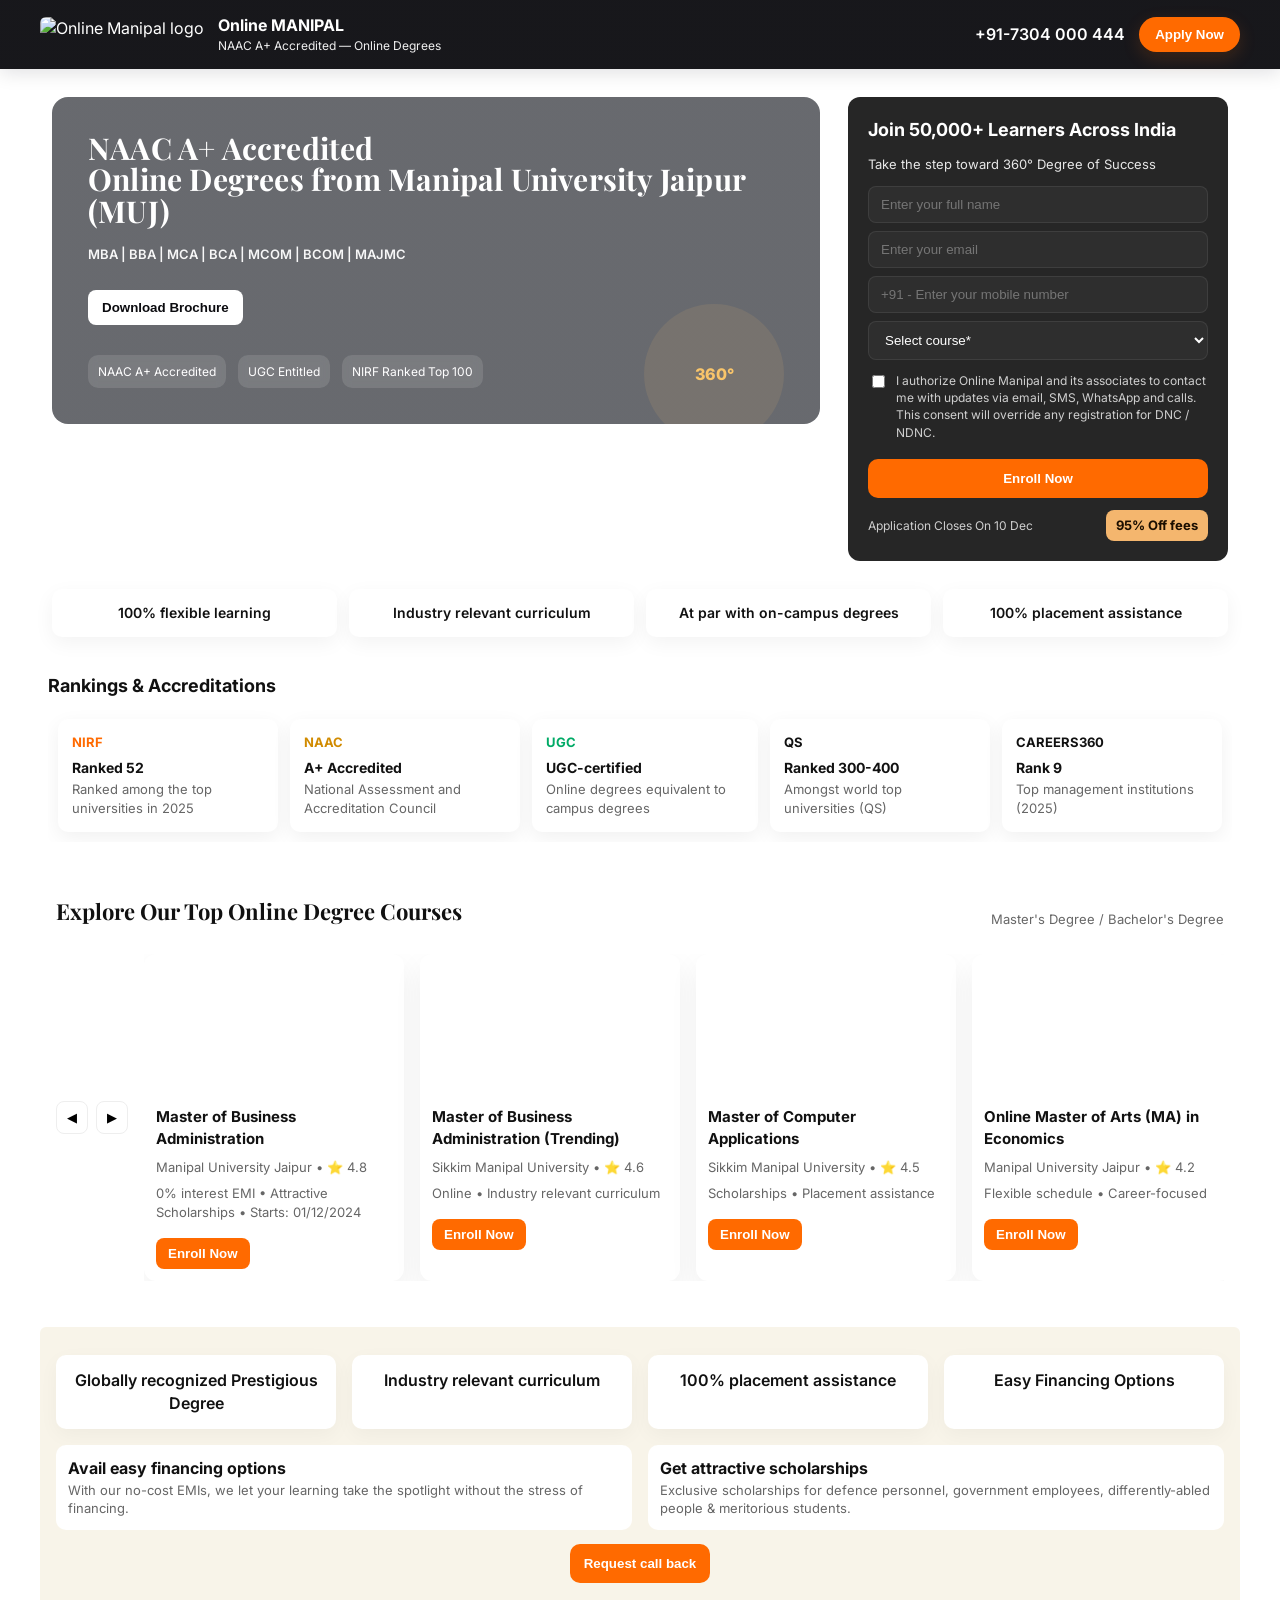
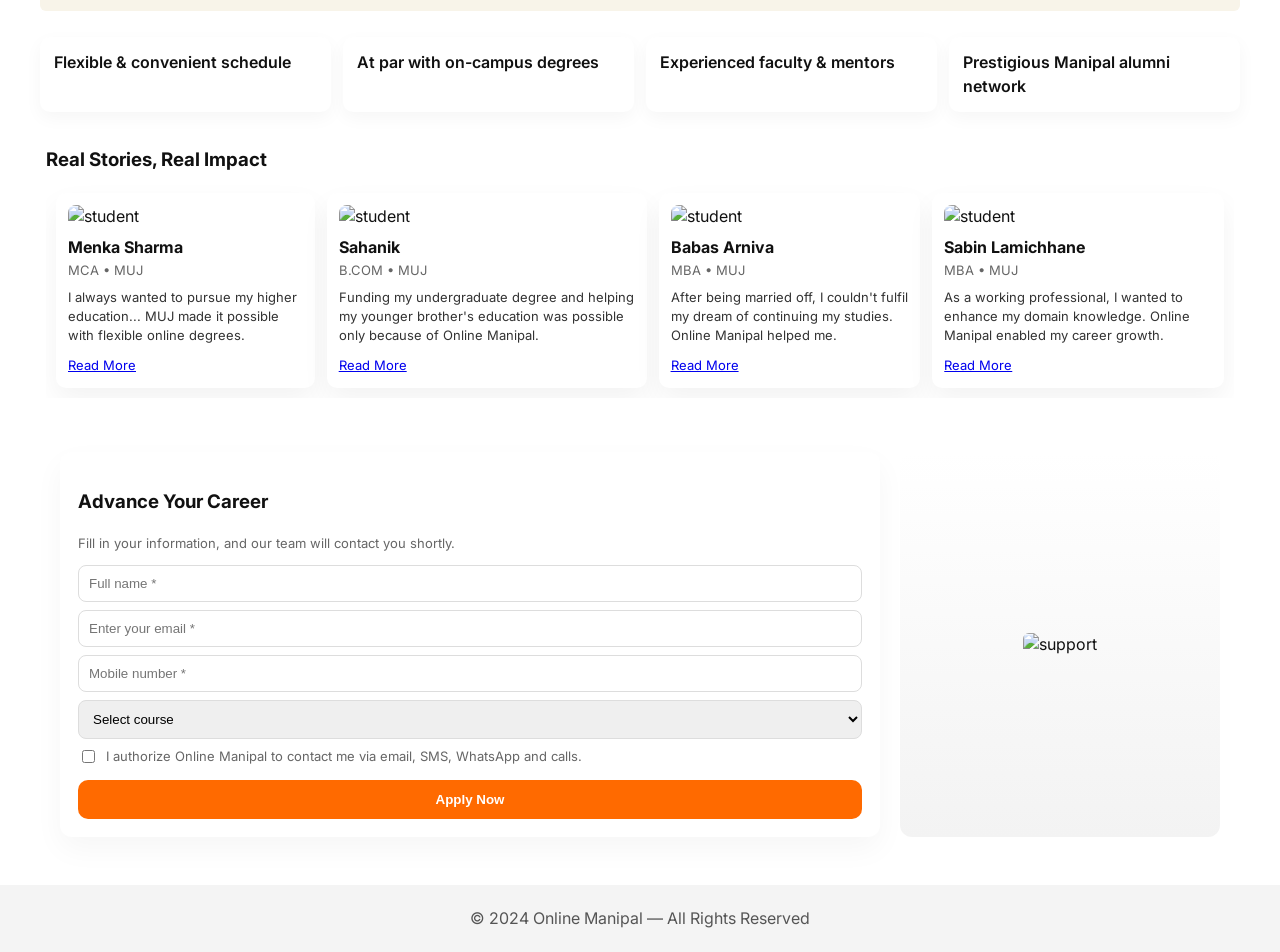
==== index.html @ efcc75e9 "Add files via upload" ====
<!doctype html>
<html lang="en">
<head>
  <meta charset="utf-8" />
  <meta name="viewport" content="width=device-width,initial-scale=1" />
  <title>Online Manipal</title>

  <!-- Google fonts (local fallback if blocked) -->
  <link href="https://fonts.googleapis.com/css2?family=Inter:wght@300;400;600;700;800&family=Playfair+Display:wght@600;700&display=swap" rel="stylesheet">
  
  <!-- External CSS -->
  <link rel="stylesheet" href="styles.css">
</head>
<body>

  <header>
    <div class="topbar">
      <div class="brand">
        <img src="/mnt/data/Screenshot_25-11-2025_135133_muj.onlinemanipal.com.jpeg" alt="Online Manipal logo" style="height:34px;border-radius:6px;object-fit:cover">
        <div>
          <div style="font-weight:700">Online MANIPAL</div>
          <div style="font-size:12px;color:#f0f0f0">NAAC A+ Accredited — Online Degrees</div>
        </div>
      </div>
      <div class="contact">
        <div style="font-weight:600">+91-7304 000 444</div>
        <button class="apply-btn">Apply Now</button>
      </div>
    </div>
  </header>

  <!-- HERO -->
  <main>
    <section class="hero container" aria-label="Hero section">
      <div class="hero-left" role="img" aria-label="Hero background image">
        <h1>NAAC A+ Accredited<br>Online Degrees from <strong>Manipal University Jaipur (MUJ)</strong></h1>
        <div class="programs">MBA | BBA | MCA | BCA | MCOM | BCOM | MAJMC</div>

        <button class="download-btn" onclick="alert('Download Brochure clicked')">Download Brochure</button>

        <div class="badges" aria-hidden>
          <div class="badge">NAAC A+ Accredited</div>
          <div class="badge">UGC Entitled</div>
          <div class="badge">NIRF Ranked Top 100</div>
        </div>

        <div class="overlay-circle">360°</div>
      </div>

      <aside class="lead-form" aria-label="Lead form">
        <h3>Join 50,000+ Learners Across India</h3>
        <p>Take the step toward 360° Degree of Success</p>

        <div class="form-row">
          <input id="name" type="text" placeholder="Enter your full name" />
          <input id="email" type="email" placeholder="Enter your email" />
          <div style="display:flex;gap:8px">
            <input id="phone" type="tel" placeholder="+91 - Enter your mobile number" style="flex:1" />
          </div>
          <select id="course" aria-label="Select course">
            <option value="">Select course*</option>
            <option>Master of Business Administration (MBA)</option>
            <option>Master of Computer Applications (MCA)</option>
            <option>Online Master of Arts (MA) in Economics</option>
            <option>Bachelor of Commerce (B.Com)</option>
          </select>
        </div>

        <label style="display:flex;gap:8px;align-items:flex-start;font-size:13px">
          <input type="checkbox" id="consent" />
          <div class="small-note">I authorize Online Manipal and its associates to contact me with updates via email, SMS, WhatsApp and calls. This consent will override any registration for DNC / NDNC.</div>
        </label>

        <button class="enroll-btn" onclick="submitLead()">Enroll Now</button>

        <div class="form-footer">
          <div class="small-note">Application Closes On 10 Dec</div>
          <div style="background:#f4b66e;padding:6px 10px;border-radius:8px;color:#1b0e00;font-weight:700">95% Off fees</div>
        </div>
      </aside>
    </section>

    <!-- USPs -->
    <section class="usps container" aria-label="USPs">
      <div class="usp">100% flexible learning</div>
      <div class="usp">Industry relevant curriculum</div>
      <div class="usp">At par with on-campus degrees</div>
      <div class="usp">100% placement assistance</div>
    </section>

    <!-- Rankings -->
    <section class="rankings" aria-label="Rankings and accreditations">
      <h3 style="margin:0 0 10px;font-size:18px">Rankings & Accreditations</h3>
      <div class="ranking-track" role="list">
        <div class="ranking-card" role="listitem">
          <div style="font-weight:700;color:#ff6a00">NIRF</div>
          <h4>Ranked 52</h4>
          <div class="muted small">Ranked among the top universities in 2025</div>
        </div>
        <div class="ranking-card">
          <div style="font-weight:700;color:#d18b00">NAAC</div>
          <h4>A+ Accredited</h4>
          <div class="muted small">National Assessment and Accreditation Council</div>
        </div>
        <div class="ranking-card">
          <div style="font-weight:700;color:#0a6">UGC</div>
          <h4>UGC-certified</h4>
          <div class="muted small">Online degrees equivalent to campus degrees</div>
        </div>
        <div class="ranking-card">
          <div style="font-weight:700">QS</div>
          <h4>Ranked 300-400</h4>
          <div class="muted small">Amongst world top universities (QS)</div>
        </div>
        <div class="ranking-card">
          <div style="font-weight:700">CAREERS360</div>
          <h4>Rank 9</h4>
          <div class="muted small">Top management institutions (2025)</div>
        </div>
      </div>
    </section>

    <!-- Top degree courses -->
    <section class="section" aria-label="Top degree courses">
      <div style="display:flex;align-items:center;justify-content:space-between">
        <h2>Explore Our Top Online Degree Courses</h2>
        <div class="small muted">Master's Degree / Bachelor's Degree</div>
      </div>

      <div class="courses" style="margin-top:12px">
        <div style="display:flex;align-items:center;gap:8px">
          <button onclick="slideCourses(-1)" style="padding:8px 10px;border-radius:8px;border:1px solid #eee;background:#fff">◀</button>
          <button onclick="slideCourses(1)" style="padding:8px 10px;border-radius:8px;border:1px solid #eee;background:#fff">▶</button>
        </div>

        <div style="flex:1;overflow:hidden">
          <div class="course-slider" id="courseSlider">
            <!-- Course 1 -->
            <article class="course">
              <div class="img" style="background-image:url('/mnt/data/Screenshot_25-11-2025_135133_muj.onlinemanipal.com.jpeg')"></div>
              <div class="body">
                <div class="title">Master of Business Administration</div>
                <div class="meta">Manipal University Jaipur • ⭐ 4.8</div>
                <div class="meta">0% interest EMI • Attractive Scholarships • Starts: 01/12/2024</div>
                <button class="cta" onclick="enrollCourse('Master of Business Administration')">Enroll Now</button>
              </div>
            </article>

            <!-- Course 2 -->
            <article class="course">
              <div class="img" style="background-image:url('/mnt/data/Screenshot_25-11-2025_135133_muj.onlinemanipal.com.jpeg')"></div>
              <div class="body">
                <div class="title">Master of Business Administration (Trending)</div>
                <div class="meta">Sikkim Manipal University • ⭐ 4.6</div>
                <div class="meta">Online • Industry relevant curriculum</div>
                <button class="cta" onclick="enrollCourse('MBA (Trending)')">Enroll Now</button>
              </div>
            </article>

            <!-- Course 3 -->
            <article class="course">
              <div class="img" style="background-image:url('/mnt/data/Screenshot_25-11-2025_135133_muj.onlinemanipal.com.jpeg')"></div>
              <div class="body">
                <div class="title">Master of Computer Applications</div>
                <div class="meta">Sikkim Manipal University • ⭐ 4.5</div>
                <div class="meta">Scholarships • Placement assistance</div>
                <button class="cta" onclick="enrollCourse('Master of Computer Applications')">Enroll Now</button>
              </div>
            </article>

            <!-- Course 4 -->
            <article class="course">
              <div class="img" style="background-image:url('/mnt/data/Screenshot_25-11-2025_135133_muj.onlinemanipal.com.jpeg')"></div>
              <div class="body">
                <div class="title">Online Master of Arts (MA) in Economics</div>
                <div class="meta">Manipal University Jaipur • ⭐ 4.2</div>
                <div class="meta">Flexible schedule • Career-focused</div>
                <button class="cta" onclick="enrollCourse('MA in Economics')">Enroll Now</button>
              </div>
            </article>

            <!-- Course 5 -->
            <article class="course">
              <div class="img" style="background-image:url('/mnt/data/Screenshot_25-11-2025_135133_muj.onlinemanipal.com.jpeg')"></div>
              <div class="body">
                <div class="title">Online Master of Arts — (General)</div>
                <div class="meta">Manipal University Jaipur • ⭐ 4.0</div>
                <div class="meta">Scholarships & EMIs available</div>
                <button class="cta" onclick="enrollCourse('Online MA')">Enroll Now</button>
              </div>
            </article>

          </div>
        </div>
      </div>
    </section>

    <!-- Unlock 360° advantage -->
    <section class="advantage-wrap" aria-label="360 advantage">
      <div class="adv-cards">
        <div class="adv-card">Globally recognized Prestigious Degree</div>
        <div class="adv-card">Industry relevant curriculum</div>
        <div class="adv-card">100% placement assistance</div>
        <div class="adv-card">Easy Financing Options</div>
      </div>

      <div class="adv-sub">
        <div class="box">
          <strong>Avail easy financing options</strong>
          <div class="muted small">With our no-cost EMIs, we let your learning take the spotlight without the stress of financing.</div>
        </div>
        <div class="box">
          <strong>Get attractive scholarships</strong>
          <div class="muted small">Exclusive scholarships for defence personnel, government employees, differently-abled people & meritorious students.</div>
        </div>
      </div>

      <div class="center">
        <button class="enroll-btn" style="margin-top:14px" onclick="alert('Request call back')">Request call back</button>
      </div>
    </section>

    <!-- Online Manipal Advantages -->
    <section class="features" aria-label="advantages">
      <div class="feature">Flexible & convenient schedule</div>
      <div class="feature">At par with on-campus degrees</div>
      <div class="feature">Experienced faculty & mentors</div>
      <div class="feature">Prestigious Manipal alumni network</div>
    </section>

    <!-- Testimonials -->
    <section class="testimonials" aria-label="testimonials">
      <h3 style="margin:0 0 10px">Real Stories, Real Impact</h3>
      <div class="test-list">
        <div class="test-card">
          <img src="/mnt/data/Screenshot_25-11-2025_135133_muj.onlinemanipal.com.jpeg" alt="student" />
          <h4 style="margin:8px 0 2px">Menka Sharma</h4>
          <div class="muted small">MCA • MUJ</div>
          <p>I always wanted to pursue my higher education... MUJ made it possible with flexible online degrees.</p>
          <a href="#" class="small">Read More</a>
        </div>

        <div class="test-card">
          <img src="/mnt/data/Screenshot_25-11-2025_135133_muj.onlinemanipal.com.jpeg" alt="student" />
          <h4 style="margin:8px 0 2px">Sahanik</h4>
          <div class="muted small">B.COM • MUJ</div>
          <p>Funding my undergraduate degree and helping my younger brother's education was possible only because of Online Manipal.</p>
          <a href="#" class="small">Read More</a>
        </div>

        <div class="test-card">
          <img src="/mnt/data/Screenshot_25-11-2025_135133_muj.onlinemanipal.com.jpeg" alt="student" />
          <h4 style="margin:8px 0 2px">Babas Arniva</h4>
          <div class="muted small">MBA • MUJ</div>
          <p>After being married off, I couldn't fulfil my dream of continuing my studies. Online Manipal helped me.</p>
          <a href="#" class="small">Read More</a>
        </div>

        <div class="test-card">
          <img src="/mnt/data/Screenshot_25-11-2025_135133_muj.onlinemanipal.com.jpeg" alt="student" />
          <h4 style="margin:8px 0 2px">Sabin Lamichhane</h4>
          <div class="muted small">MBA • MUJ</div>
          <p>As a working professional, I wanted to enhance my domain knowledge. Online Manipal enabled my career growth.</p>
          <a href="#" class="small">Read More</a>
        </div>
      </div>
    </section>

    <!-- Final enquire -->
    <section class="final-contact">
      <div class="form">
        <h3>Advance Your Career</h3>
        <div class="small muted">Fill in your information, and our team will contact you shortly.</div>
        <div style="margin-top:12px;display:flex;gap:8px;flex-direction:column">
          <input type="text" id="final_name" placeholder="Full name *" style="padding:10px;border-radius:8px;border:1px solid #ddd" />
          <input type="email" id="final_email" placeholder="Enter your email *" style="padding:10px;border-radius:8px;border:1px solid #ddd" />
          <input type="tel" id="final_phone" placeholder="Mobile number *" style="padding:10px;border-radius:8px;border:1px solid #ddd" />
          <select id="final_course" style="padding:10px;border-radius:8px;border:1px solid #ddd">
            <option value="">Select course</option>
            <option>MBA</option>
            <option>MCA</option>
            <option>MA (Economics)</option>
            <option>B.Com</option>
          </select>
          <label style="display:flex;gap:8px;align-items:center">
            <input type="checkbox" id="final_consent"/> <span class="small muted">I authorize Online Manipal to contact me via email, SMS, WhatsApp and calls.</span>
          </label>
          <button class="enroll-btn" onclick="submitFinal()">Apply Now</button>
        </div>
      </div>

      <div class="hero-img">
        <img src="/mnt/data/Screenshot_25-11-2025_135133_muj.onlinemanipal.com.jpeg" alt="support" />
      </div>
    </section>

  </main>

  <footer>
    © 2024 Online Manipal — All Rights Reserved
  </footer>

  <!-- External JavaScript -->
  <script src="script.js"></script>
</body>
</html>
---- styles.css ----
:root{
  --dark:#0b0b0f;
  --accent:#ff6a00;
  --gold:#f9c56a;
  --cream:#f8f4e9;
  --muted:#f3f3f3;
  --text:#111;
  --radius:12px;
  --max-width:1200px;
}

*{box-sizing:border-box}
body{
  margin:0;
  font-family:Inter, system-ui, -apple-system, "Segoe UI", Roboto, "Helvetica Neue", Arial;
  color:var(--text);
  background:#fff;
  -webkit-font-smoothing:antialiased;
  -moz-osx-font-smoothing:grayscale;
  line-height:1.45;
}

header{
  background:linear-gradient(90deg, rgba(11,11,15,0.95), rgba(11,11,15,0.95));
  color:#fff;
  padding:14px 20px;
  position:sticky;
  top:0;
  z-index:40;
  box-shadow:0 4px 18px rgba(2,6,23,0.12);
}
.topbar{
  max-width:var(--max-width);
  margin:0 auto;
  display:flex;
  align-items:center;
  justify-content:space-between;
  gap:12px;
}
.brand{
  display:flex;
  align-items:center;
  gap:14px;
}
.brand img{height:34px}
.contact{
  display:flex;
  gap:14px;
  align-items:center;
}
.apply-btn{
  background:var(--accent);
  color:#fff;
  padding:10px 16px;
  border-radius:24px;
  font-weight:600;
  box-shadow:0 6px 18px rgba(255,106,0,0.16);
  border:none;
  cursor:pointer;
}

/* HERO LAYOUT */
.hero{
  max-width:var(--max-width);
  margin:28px auto;
  display:grid;
  grid-template-columns:1fr 380px;
  gap:28px;
  align-items:start;
}

.hero-left{
  background:
    linear-gradient(180deg, rgba(3,6,14,0.6), rgba(3,6,14,0.6)),
    url("/mnt/data/Screenshot_25-11-2025_135133_muj.onlinemanipal.com.jpeg") center/cover no-repeat;
  border-radius:16px;
  padding:36px;
  color:#fff;
  min-height:320px;
  position:relative;
  overflow:hidden;
  display:flex;
  flex-direction:column;
  justify-content:center;
  gap:18px;
}
.hero-left h1{
  font-family:'Playfair Display', serif;
  font-size:30px;
  margin:0;
  line-height:1.05;
  letter-spacing:0.2px;
}
.programs{
  display:flex;
  gap:10px;
  flex-wrap:wrap;
  font-weight:600;
  font-size:13px;
  opacity:0.95;
}
.download-btn{
  background:#fff;
  color:var(--dark);
  padding:10px 14px;
  width:max-content;
  border-radius:8px;
  border:none;
  cursor:pointer;
  font-weight:600;
  margin-top:8px;
}
.badges{
  display:flex;
  gap:12px;
  margin-top:12px;
  align-items:center;
  flex-wrap:wrap;
}
.badge{
  background:rgba(255,255,255,0.12);
  padding:8px 10px;
  border-radius:10px;
  font-size:12px;
  display:flex;
  gap:8px;
  align-items:center;
  backdrop-filter: blur(4px);
}
.hero-left .overlay-circle{
  position:absolute;
  right:36px;
  bottom:-20px;
  width:140px;height:140px;
  background:rgba(249,197,106,0.1);
  border-radius:50%;
  display:flex;
  align-items:center;
  justify-content:center;
  color:var(--gold);
  font-weight:800;
}

/* right form */
.lead-form{
  background:#262626;
  color:#fff;
  padding:20px;
  border-radius:12px;
  min-height:320px;
  display:flex;
  flex-direction:column;
  gap:12px;
  justify-content:center;
}
.lead-form h3{margin:0;font-size:18px}
.lead-form p{margin:0;color:#e7e7e7;font-size:13px}
.form-row{display:flex;flex-direction:column;gap:8px}
.form-row input, .form-row select, .form-row textarea{
  padding:10px 12px;
  border-radius:8px;
  border:1px solid rgba(255,255,255,0.08);
  background:rgba(255,255,255,0.04);
  color:#fff;
  outline:none;
}
.small-note{font-size:12px;color:#cfcfcf}
.enroll-btn{
  background:var(--accent);
  color:#fff;
  border:none;
  padding:12px 14px;
  border-radius:10px;
  cursor:pointer;
  font-weight:700;
  margin-top:6px;
}
.form-footer{display:flex;align-items:center;justify-content:space-between;gap:10px;color:#f6e8d6;font-size:13px}

/* USP ICONS */
.usps{
  max-width:var(--max-width);
  margin:18px auto;
  display:flex;
  justify-content:space-between;
  gap:12px;
  padding:18px 6px;
}
.usp{
  flex:1;
  background:#fff;
  border-radius:10px;
  padding:14px;
  text-align:center;
  box-shadow:0 6px 20px rgba(3,6,14,0.05);
  font-weight:600;
  font-size:14px;
}

/* Rankings carousel */
.rankings{
  max-width:var(--max-width);
  margin:28px auto;
  padding:8px;
}
.ranking-track{
  display:flex;
  gap:12px;
  overflow-x:auto;
  padding:10px;
}
.ranking-card{
  min-width:220px;
  background:#fff;
  border-radius:10px;
  padding:14px;
  box-shadow:0 6px 20px rgba(6,10,20,0.06);
  font-size:13px;
}
.ranking-card h4{margin:6px 0 2px;font-size:14px}

/* Courses */
.section{
  max-width:var(--max-width);
  margin:30px auto;
  padding:16px;
}
.section h2{
  font-family:'Playfair Display', serif;
  margin:0 0 14px;
  font-size:22px;
}
.courses{
  display:flex;
  gap:16px;
  overflow:hidden;
  position:relative;
}
.course-slider{
  display:flex;
  gap:16px;
  transition:transform .4s ease;
}
.course{
  min-width:260px;
  max-width:260px;
  background:#fff;
  border-radius:12px;
  box-shadow:0 12px 30px rgba(11,12,15,0.06);
  overflow:hidden;
  display:flex;
  flex-direction:column;
}
.course .img{
  height:140px;
  background:linear-gradient(180deg,#eaf2ff,#fff);
  background-size:cover;
  background-position:center;
}
.course .body{
  padding:12px;
  display:flex;
  flex-direction:column;
  gap:8px;
}
.course .title{font-weight:700;font-size:15px}
.course .meta{font-size:13px;color:#666}
.course .cta{
  margin-top:8px;
  align-self:flex-start;
  background:var(--accent);
  color:#fff;
  padding:8px 12px;
  border-radius:8px;
  border:none;
  cursor:pointer;
  font-weight:700;
}

/* 360 advantage */
.advantage-wrap{
  background:var(--cream);
  padding:28px 16px;
  border-radius:6px;
  margin:18px auto;
  max-width:var(--max-width);
}
.adv-cards{
  display:grid;
  grid-template-columns:repeat(4,1fr);
  gap:16px;
  margin-bottom:16px;
}
.adv-card{
  background:#fff;
  padding:14px;
  border-radius:10px;
  box-shadow:0 6px 20px rgba(6,10,20,0.04);
  text-align:center;
  font-weight:600;
}
.adv-sub{
  display:flex;
  gap:16px;
}
.adv-sub .box{
  background:#fff;padding:12px;border-radius:10px;flex:1;
}

/* features */
.features{
  max-width:var(--max-width);
  margin:26px auto;
  display:grid;
  grid-template-columns:repeat(4,1fr);
  gap:12px;
}
.feature{
  background:#fff;padding:14px;border-radius:10px;font-weight:600;box-shadow:0 6px 18px rgba(6,10,20,0.04)
}

/* testimonials */
.testimonials{
  max-width:var(--max-width);
  margin:28px auto;
  padding:6px;
}
.test-list{display:flex;gap:12px;overflow-x:auto;padding:10px}
.test-card{min-width:220px;background:#fff;border-radius:10px;padding:12px;box-shadow:0 12px 28px rgba(6,10,20,0.05)}
.test-card img{width:100%;height:110px;object-fit:cover;border-radius:8px}
.test-card p{font-size:13px;color:#333;margin:8px 0}

/* final contact */
.final-contact{
  max-width:var(--max-width);
  margin:28px auto;
  display:grid;
  grid-template-columns:1fr 320px;
  gap:20px;
  padding:20px;
  align-items:center;
}
.final-contact .form{
  background:#fff;padding:18px;border-radius:12px;box-shadow:0 12px 30px rgba(6,10,20,0.04)
}
.final-contact .hero-img{
  background:linear-gradient(180deg,#fff,#f3f3f3);
  border-radius:12px;
  height:100%;
  display:flex;
  align-items:center;
  justify-content:center;
  overflow:hidden;
}
.final-contact .hero-img img{max-width:100%;height:auto;border-radius:6px}

footer{
  margin-top:18px;background:#f4f4f4;padding:22px 16px;text-align:center;color:#555;
}

/* utilities */
.container{padding:0 12px}
.muted{color:#666}
.center{text-align:center}
.small{font-size:13px}
.dotnav{display:flex;gap:6px;justify-content:center;margin-top:10px}
.dot{width:8px;height:8px;border-radius:50%;background:#ddd}
.dot.active{background:var(--accent)}

/* responsive */
@media (max-width:1000px){
  .hero{grid-template-columns:1fr}
  .final-contact{grid-template-columns:1fr}
  .adv-cards{grid-template-columns:repeat(2,1fr)}
  .features{grid-template-columns:repeat(2,1fr)}
}
@media (max-width:600px){
  .ranking-card{min-width:180px}
  .course{min-width:220px}
  .adv-cards{grid-template-columns:1fr}
  .features{grid-template-columns:1fr}
  .topbar{flex-direction:column;align-items:flex-start;gap:8px}
}
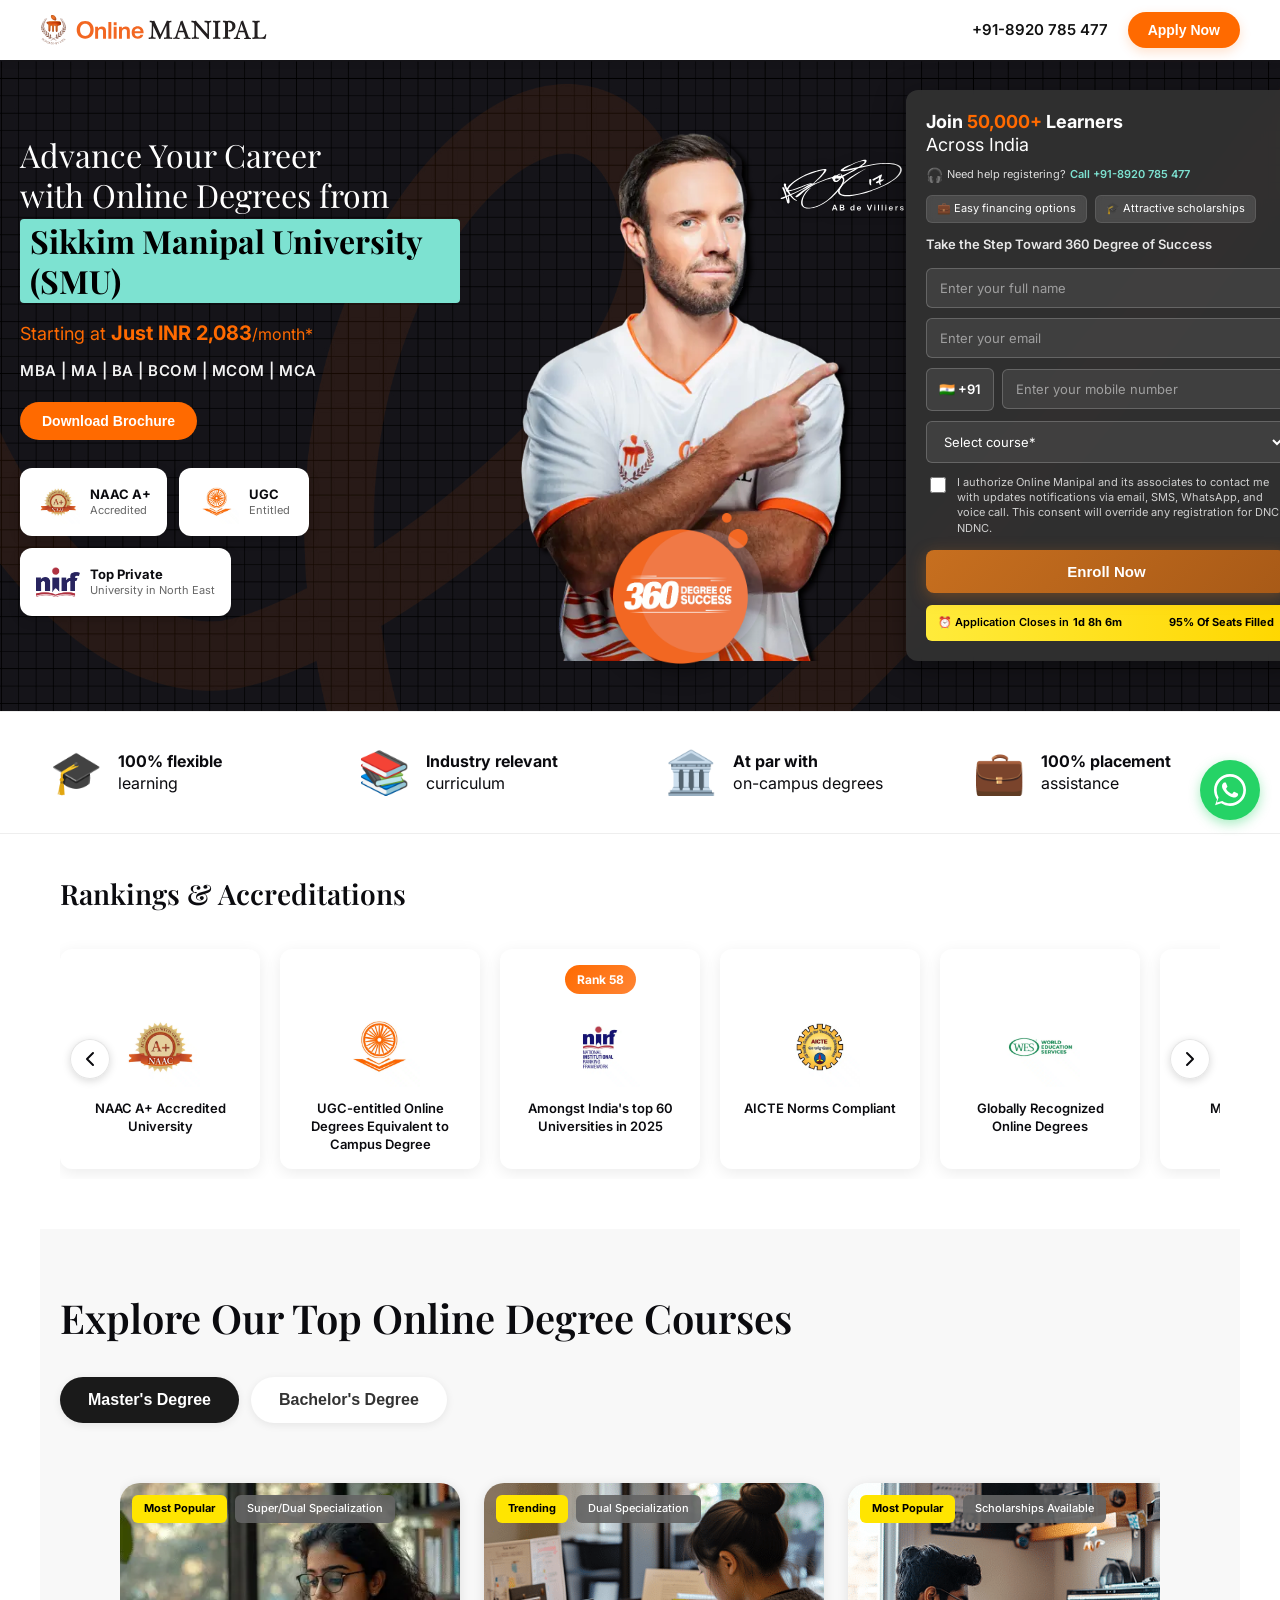
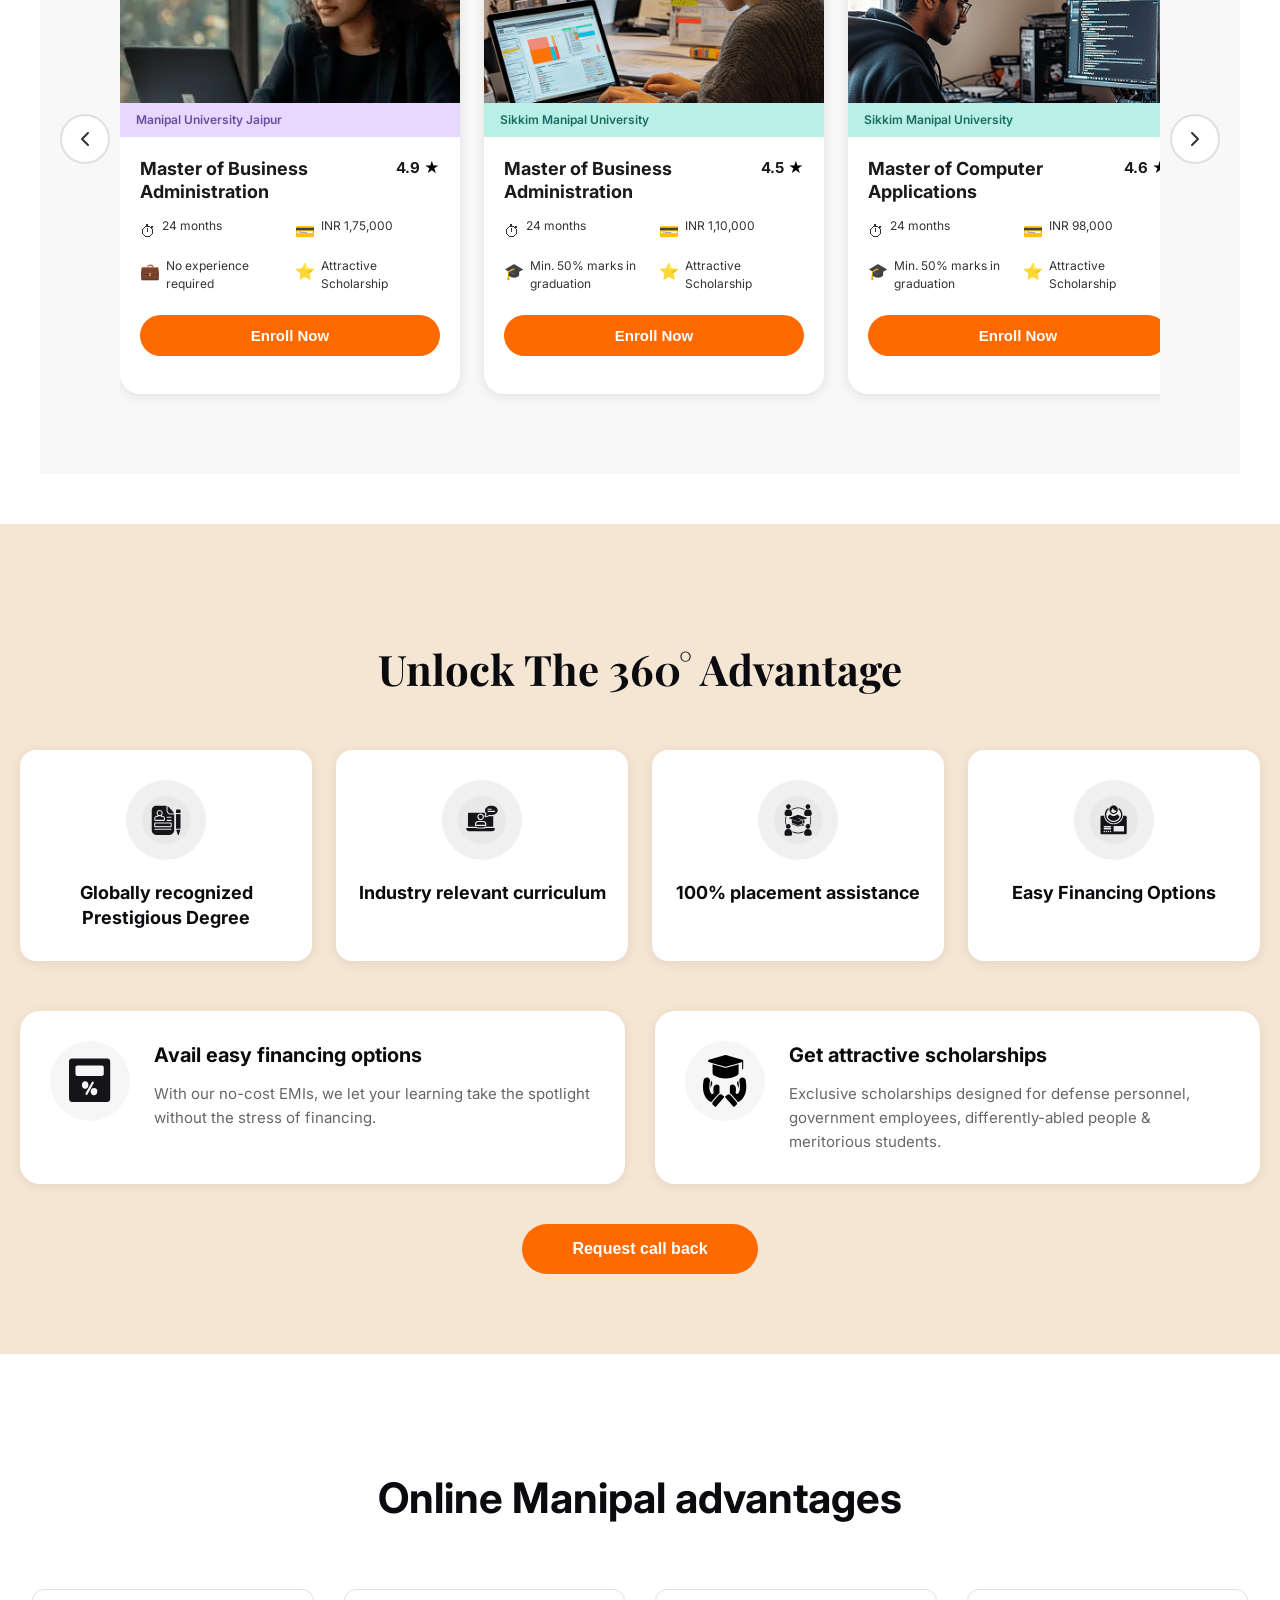
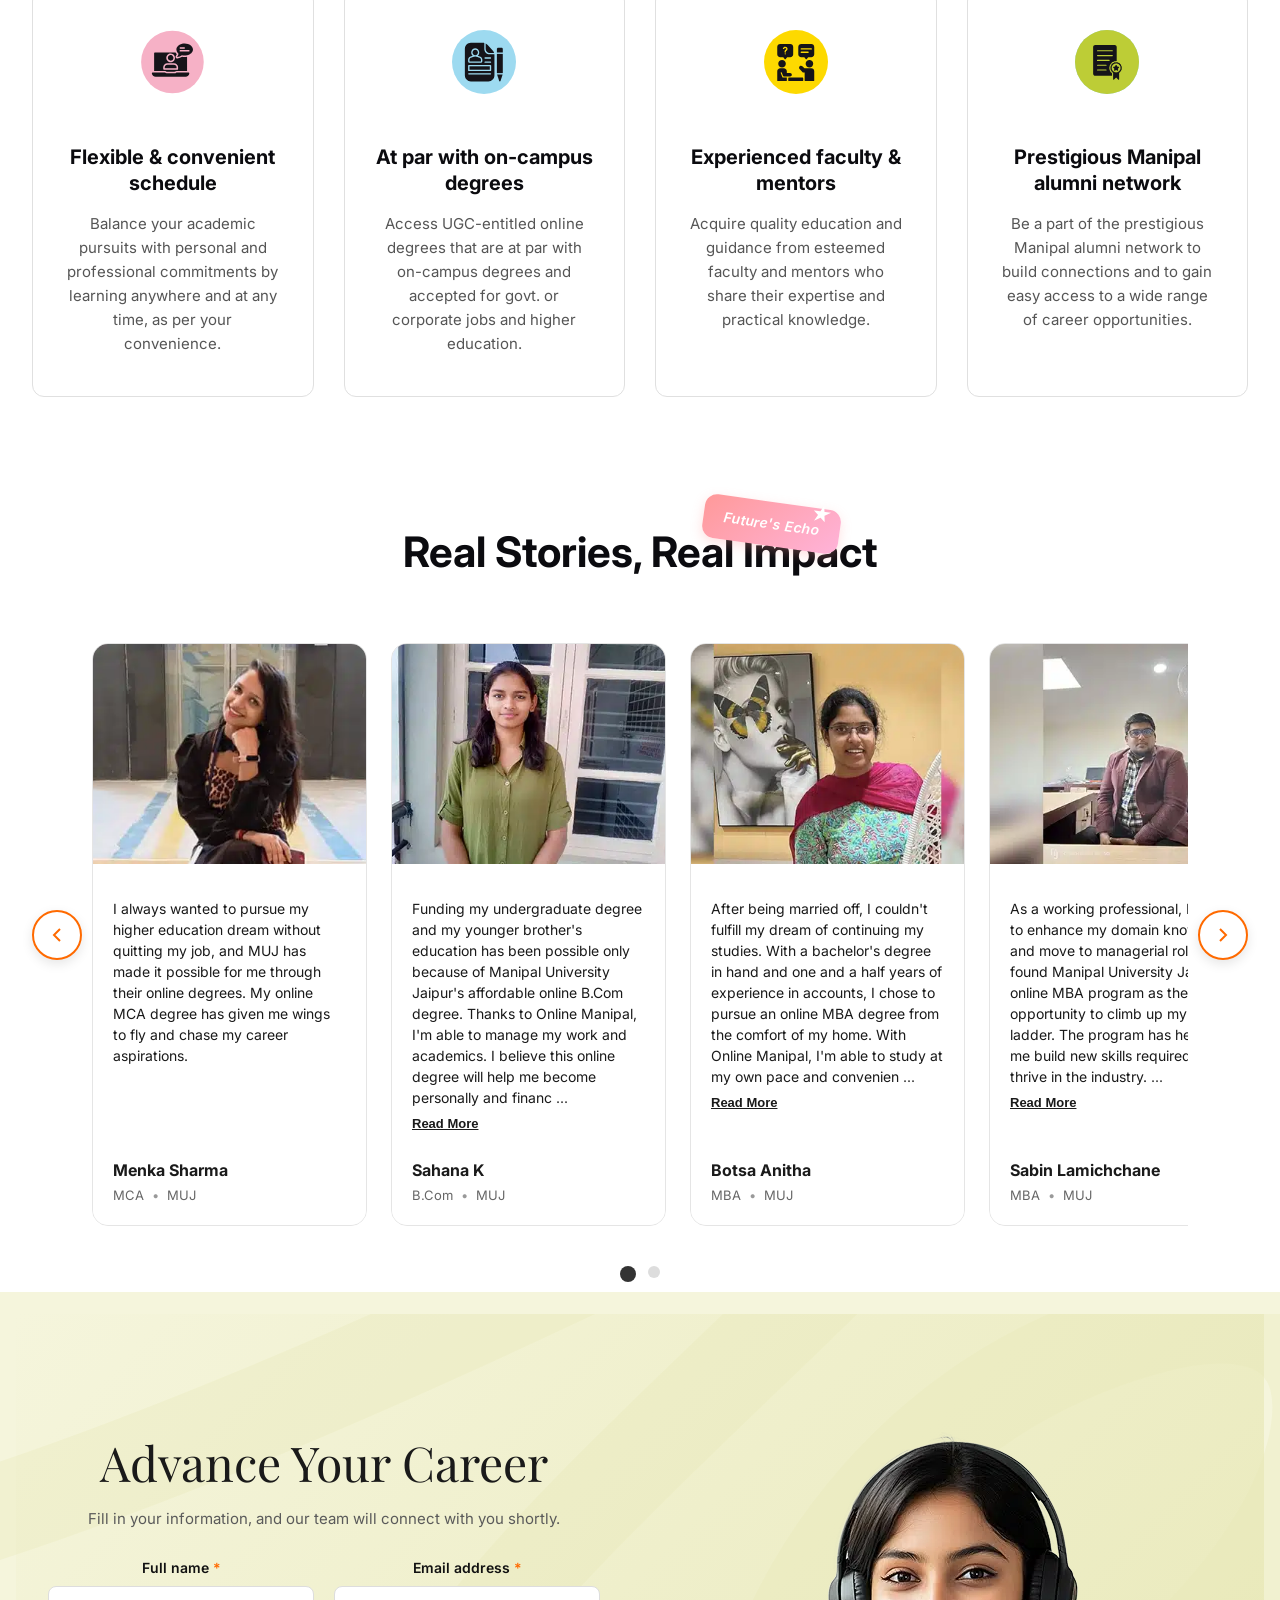
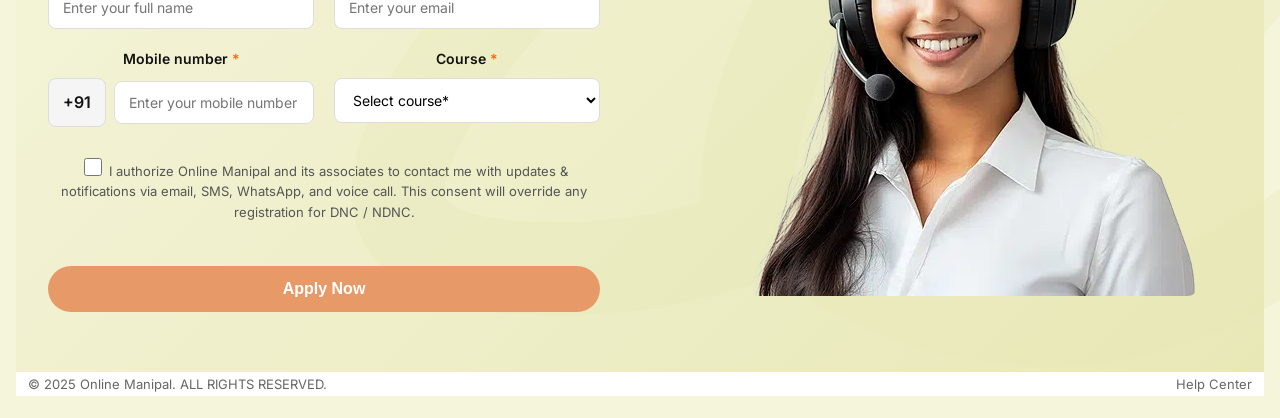
==== commit 81762c1a: "added theme and form dahnling" ====
--- a/index.html
+++ b/index.html
@@ -3,12 +3,50 @@
 <head>
   <meta charset="utf-8" />
   <meta name="viewport" content="width=device-width,initial-scale=1" />
+
+  <!-- Meta Pixel Code -->
+  <script>
+  !function(f,b,e,v,n,t,s)
+  {if(f.fbq)return;n=f.fbq=function(){n.callMethod?
+  n.callMethod.apply(n,arguments):n.queue.push(arguments)};
+  if(!f._fbq)f._fbq=n;n.push=n;n.loaded=!0;n.version='2.0';
+  n.queue=[];t=b.createElement(e);t.async=!0;
+  t.src=v;s=b.getElementsByTagName(e)[0];
+  s.parentNode.insertBefore(t,s)}(window, document,'script',
+  'https://connect.facebook.net/en_US/fbevents.js');
+  fbq('init', '1552447915899152');
+  fbq('track', 'PageView');
+  </script>
+  <noscript><img height="1" width="1" style="display:none"
+  src="https://www.facebook.com/tr?id=1552447915899152&ev=PageView&noscript=1"
+  /></noscript>
+  <!-- End Meta Pixel Code -->
+  <!-- Google tag (gtag.js) -->
+  <script async src="https://www.googletagmanager.com/gtag/js?id=G-0VM4D9DFER"></script>
+  <script>
+    window.dataLayer = window.dataLayer || [];
+    function gtag(){dataLayer.push(arguments);}
+    gtag('js', new Date());
+
+    gtag('config', 'G-0VM4D9DFER');
+  </script>
   <title>Online Manipal</title>
-
+  
+  <!-- Favicon -->
+  <link rel="icon" type="image/svg+xml" href="images/favicon.png">
+  <link rel="alternate icon" href="images/favicon.png">
+  <link rel="apple-touch-icon" href="images/favicon.png">
+
+  <!-- Preconnect to external resources -->
+  <link rel="preconnect" href="https://fonts.googleapis.com">
+  <link rel="preconnect" href="https://fonts.gstatic.com" crossorigin>
+  
   <!-- Google fonts (local fallback if blocked) -->
-  <link href="https://fonts.googleapis.com/css2?family=Inter:wght@300;400;600;700;800&family=Playfair+Display:wght@600;700&display=swap" rel="stylesheet">
+  <link href="https://fonts.googleapis.com/css2?family=Inter:wght@300;400;600;700;800&family=Playfair+Display:wght@600;700&display=swap" rel="stylesheet" media="print" onload="this.media='all'">
+  <noscript><link href="https://fonts.googleapis.com/css2?family=Inter:wght@300;400;600;700;800&family=Playfair+Display:wght@600;700&display=swap" rel="stylesheet"></noscript>
   
   <!-- External CSS -->
+  <link rel="preload" href="styles.css" as="style">
   <link rel="stylesheet" href="styles.css">
 </head>
 <body>
@@ -16,291 +54,1210 @@
   <header>
     <div class="topbar">
       <div class="brand">
-        <img src="/mnt/data/Screenshot_25-11-2025_135133_muj.onlinemanipal.com.jpeg" alt="Online Manipal logo" style="height:34px;border-radius:6px;object-fit:cover">
-        <div>
-          <div style="font-weight:700">Online MANIPAL</div>
-          <div style="font-size:12px;color:#f0f0f0">NAAC A+ Accredited — Online Degrees</div>
-        </div>
+        <img src="images/OM_Logo.svg" alt="Online Manipal logo" class="main-logo">
       </div>
       <div class="contact">
-        <div style="font-weight:600">+91-7304 000 444</div>
-        <button class="apply-btn">Apply Now</button>
+        <span class="phone-number">+91-8920 785 477</span>
+        <button class="apply-btn" onclick="openApplyNowModal()">Apply Now</button>
       </div>
     </div>
   </header>
 
   <!-- HERO -->
   <main>
-    <section class="hero container" aria-label="Hero section">
-      <div class="hero-left" role="img" aria-label="Hero background image">
-        <h1>NAAC A+ Accredited<br>Online Degrees from <strong>Manipal University Jaipur (MUJ)</strong></h1>
-        <div class="programs">MBA | BBA | MCA | BCA | MCOM | BCOM | MAJMC</div>
-
-        <button class="download-btn" onclick="alert('Download Brochure clicked')">Download Brochure</button>
-
-        <div class="badges" aria-hidden>
-          <div class="badge">NAAC A+ Accredited</div>
-          <div class="badge">UGC Entitled</div>
-          <div class="badge">NIRF Ranked Top 100</div>
-        </div>
-
-        <div class="overlay-circle">360°</div>
-      </div>
-
-      <aside class="lead-form" aria-label="Lead form">
-        <h3>Join 50,000+ Learners Across India</h3>
-        <p>Take the step toward 360° Degree of Success</p>
-
-        <div class="form-row">
-          <input id="name" type="text" placeholder="Enter your full name" />
-          <input id="email" type="email" placeholder="Enter your email" />
-          <div style="display:flex;gap:8px">
-            <input id="phone" type="tel" placeholder="+91 - Enter your mobile number" style="flex:1" />
-          </div>
-          <select id="course" aria-label="Select course">
-            <option value="">Select course*</option>
-            <option>Master of Business Administration (MBA)</option>
-            <option>Master of Computer Applications (MCA)</option>
-            <option>Online Master of Arts (MA) in Economics</option>
-            <option>Bachelor of Commerce (B.Com)</option>
+    <section class="hero-wrapper" aria-label="Hero section">
+      <div class="hero-container">
+        <div class="hero-left">
+          <h1>Advance Your Career<br>with Online Degrees from<br><span class="highlight">Sikkim Manipal University (SMU)</span></h1>
+          <div class="pricing">Starting at <strong>Just INR 2,083</strong><span class="month-text">/month*</span></div>
+          <div class="programs">MBA | MA | BA | BCOM | MCOM | MCA</div>
+
+          <button class="download-btn" onclick="openBrochureModal()">Download Brochure</button>
+
+          <div class="badges-container">
+            <div class="badge-card">
+              <img src="images/naac.png" alt="NAAC" class="badge-icon">
+              <div class="badge-text">
+                <div class="badge-title">NAAC A+</div>
+                <div class="badge-subtitle">Accredited</div>
+              </div>
+            </div>
+            <div class="badge-card">
+              <img src="images/ugc.png" alt="UGC" class="badge-icon">
+              <div class="badge-text">
+                <div class="badge-title">UGC</div>
+                <div class="badge-subtitle">Entitled</div>
+              </div>
+            </div>
+            <div class="badge-card">
+              <img src="images/nirf.png" alt="IIRF" class="badge-icon">
+              <div class="badge-text">
+                <div class="badge-title">Top Private</div>
+                <div class="badge-subtitle">University in North East</div>
+              </div>
+            </div>
+          </div>
+        </div>
+
+        <div class="hero-center">
+          <img src="images/abd.png" alt="Brand Ambassador" class="hero-person">
+          <img src="images/abd-sign-white.svg" alt="Signature" class="hero-signature">
+          <div class="degree-360">
+            <img src="images/360.png" alt="360 Degree of Success">
+          </div>
+        </div>
+
+        <aside class="lead-form" aria-label="Lead form">
+          <div class="form-header-top">
+            <div class="join-text">Join <span class="highlight-number">50,000+</span> Learners <span class="across-india">Across India</span></div>
+            <div class="help-link">
+              <span class="help-icon">🎧</span> Need help registering? <a href="tel:+918920785477">Call +91-8920 785 477</a>
+            </div>
+          </div>
+          
+          <div class="form-badges">
+            <span class="form-badge">💼 Easy financing options</span>
+            <span class="form-badge">🎓 Attractive scholarships</span>
+          </div>
+          
+          <p class="form-subtitle">Take the Step Toward 360 Degree of Success</p>
+
+          <div class="form-row">
+            <input id="name" type="text" placeholder="Enter your full name" maxlength="100" />
+            <input id="email" type="email" placeholder="Enter your email" maxlength="100" />
+            <div class="phone-field">
+              <span class="country-code-inline">🇮🇳 +91</span>
+              <input id="phone" type="tel" placeholder="Enter your mobile number" maxlength="10" pattern="[0-9]{10}" />
+            </div>
+            
+            <select id="course" aria-label="Select course">
+              <option value="">Select course*</option>
+              <option disabled>Manipal University Jaipur (MUJ)</option>
+              <option value="BBA">Bachelor of Business Administration (BBA)</option>
+              <option value="MBA">Master of Business Administration (MBA)</option>
+              <option value="BCA">Bachelor of Computer Applications (BCA)</option>
+              <option value="MCA">Master of Computer Applications (MCA)</option>
+              <option value="B.Com">Bachelor of Commerce (B.Com)</option>
+              <option value="M.Com">Master of Commerce (M.Com)</option>
+              <option value="MA.JMC">Master of Arts in Journalism and Mass Communication (MAJMC)</option>
+              <option value="MA in Economics">Master of Arts (MA) in Economics</option>
+              <option disabled>Sikkim Manipal University (SMU)</option>
+              <option value="MCA-SMU">Master of Computer Applications (MCA)</option>
+              <option value="MA in English">Master of Arts (MA) in English</option>
+              <option value="MA in Political Science">Master of Arts (MA) in Political Science</option>
+              <option value="MA in Sociology">Master of Arts (MA) in Sociology</option>
+            </select>
+          </div>
+
+          <label class="consent-label">
+            <input type="checkbox" id="consent" />
+            <div class="small-note">I authorize Online Manipal and its associates to contact me with updates notifications via email, SMS, WhatsApp, and voice call. This consent will override any registration for DNC / NDNC.</div>
+          </label>
+
+          <button class="enroll-btn" onclick="submitLead()">Enroll Now</button>
+
+          <div class="form-footer">
+            <div class="deadline">⏰ Application Closes in <strong>1d 8h 6m</strong></div>
+            <div class="seats-filled"><strong>95%</strong> Of Seats Filled</div>
+          </div>
+        </aside>
+      </div>
+    </section>
+
+    <!-- USPs -->
+    <section class="usps-section" aria-label="USPs">
+      <div class="usps-container">
+        <div class="usp-item">
+          <div class="usp-icon">🎓</div>
+          <div class="usp-text">
+            <div class="usp-title">100% flexible</div>
+            <div class="usp-subtitle">learning</div>
+          </div>
+        </div>
+        <div class="usp-item">
+          <div class="usp-icon">📚</div>
+          <div class="usp-text">
+            <div class="usp-title">Industry relevant</div>
+            <div class="usp-subtitle">curriculum</div>
+          </div>
+        </div>
+        <div class="usp-item">
+          <div class="usp-icon">🏛️</div>
+          <div class="usp-text">
+            <div class="usp-title">At par with</div>
+            <div class="usp-subtitle">on-campus degrees</div>
+          </div>
+        </div>
+        <div class="usp-item">
+          <div class="usp-icon">💼</div>
+          <div class="usp-text">
+            <div class="usp-title">100% placement</div>
+            <div class="usp-subtitle">assistance</div>
+          </div>
+        </div>
+      </div>
+    </section>
+
+    <!-- Rankings -->
+    <section class="rankings-section" aria-label="Rankings and accreditations">
+      <h2 class="rankings-title">Rankings & Accreditations</h2>
+      <div class="rankings-slider">
+        <button class="slider-arrow left-arrow" onclick="scrollRankings('left')" aria-label="Previous rankings">
+          <svg width="24" height="24" viewBox="0 0 24 24" fill="none">
+            <path d="M15 18l-6-6 6-6" stroke="currentColor" stroke-width="2" stroke-linecap="round" stroke-linejoin="round"/>
+          </svg>
+        </button>
+        <button class="slider-arrow right-arrow" onclick="scrollRankings('right')" aria-label="Next rankings">
+          <svg width="24" height="24" viewBox="0 0 24 24" fill="none">
+            <path d="M9 18l6-6-6-6" stroke="currentColor" stroke-width="2" stroke-linecap="round" stroke-linejoin="round"/>
+          </svg>
+        </button>
+        <div class="ranking-track" id="rankingTrack">
+          <div class="rank-item">
+            <div class="rank-badge"></div>
+            <div class="rank-card-img">
+              <img src="images/naac-ranking.jpg" alt="NAAC A+ Accredited University">
+            </div>
+            <div class="rank-card-title">NAAC A+ Accredited University</div>
+          </div>
+          
+          <div class="rank-item">
+            <div class="rank-badge"></div>
+            <div class="rank-card-img">
+              <img src="images/ugc-ranking.jpg" alt="UGC-entitled Online Degrees">
+            </div>
+            <div class="rank-card-title">UGC-entitled Online Degrees Equivalent to Campus Degree</div>
+          </div>
+          
+          <div class="rank-item">
+            <div class="rank-badge">
+              <div class="rank-top">
+                <span>Rank 58</span>
+              </div>
+            </div>
+            <div class="rank-card-img">
+              <img src="images/nirf-ranking.jpg" alt="NIRF Ranking">
+            </div>
+            <div class="rank-card-title">Amongst India's top 60 Universities in 2025</div>
+          </div>
+          
+          <div class="rank-item">
+            <div class="rank-badge"></div>
+            <div class="rank-card-img">
+              <img src="images/aicte-ranking.jpg" alt="AICTE Norms Compliant">
+            </div>
+            <div class="rank-card-title">AICTE Norms Compliant</div>
+          </div>
+          
+          <div class="rank-item">
+            <div class="rank-badge"></div>
+            <div class="rank-card-img">
+              <img src="images/wes-ranking.jpg" alt="Globally Recognized Online Degrees">
+            </div>
+            <div class="rank-card-title">Globally Recognized Online Degrees</div>
+          </div>
+          
+          <div class="rank-item">
+            <div class="rank-badge"></div>
+            <div class="rank-card-img">
+              <img src="images/acu-ranking.jpg" alt="Member of ACU">
+            </div>
+            <div class="rank-card-title">Member of ACU</div>
+          </div>
+          
+          <div class="rank-item">
+            <div class="rank-badge"></div>
+            <div class="rank-card-img">
+              <img src="images/icas-ranking.jpg" alt="International Credential Assessment Service of Canada">
+            </div>
+            <div class="rank-card-title">International Credential Assessment Service of Canada</div>
+          </div>
+          
+          <div class="rank-item">
+            <div class="rank-badge"></div>
+            <div class="rank-card-img">
+              <img src="images/iqas-ranking.jpg" alt="International Qualifications Assessment Service">
+            </div>
+            <div class="rank-card-title">International Qualifications Assessment Service (IQAS)</div>
+          </div>
+          
+          <div class="rank-item">
+            <div class="rank-badge"></div>
+            <div class="rank-card-img">
+              <img src="images/zaqa-ranking.jpg" alt="Zambia Qualifications Authority">
+            </div>
+            <div class="rank-card-title">Zambia Qualifications Authority</div>
+          </div>
+          
+          <div class="rank-item">
+            <div class="rank-badge">
+              <div class="rank-top">
+                <span>Rank 13</span>
+              </div>
+            </div>
+            <div class="rank-card-img">
+              <img src="images/career360-ranking.jpg" alt="Careers360 Ranking">
+            </div>
+            <div class="rank-card-title">Amongst India's Top 15 Universities (Management) 2023</div>
+          </div>
+        </div>
+      </div>
+    </section>
+
+    <!-- Top degree courses -->
+    <section class="courses-section" aria-label="Top degree courses">
+      <h2 class="courses-title">Explore Our Top Online Degree Courses</h2>
+      
+      <div class="course-tabs">
+        <button class="tab-btn active" onclick="showTab('masters')">Master's Degree</button>
+        <button class="tab-btn" onclick="showTab('bachelors')">Bachelor's Degree</button>
+      </div>
+
+      <div class="courses-container">
+        <button class="course-nav-btn prev" onclick="scrollCourses('prev')" aria-label="Previous courses">
+          <svg width="24" height="24" viewBox="0 0 24 24" fill="none">
+            <path d="M15 18L9 12L15 6" stroke="currentColor" stroke-width="2" stroke-linecap="round" stroke-linejoin="round"/>
+          </svg>
+        </button>
+
+      <div id="masters" class="tab-content active">
+        <div class="courses-grid">
+          <!-- MBA MUJ -->
+          <div class="course-card">
+            <div class="course-badges">
+              <span class="badge-popular">Most Popular</span>
+              <span class="badge-info">Super/Dual Specialization</span>
+            </div>
+            <div class="course-img">
+              <img src="images/MBA-MUJ.webp" alt="Master of Business Administration">
+            </div>
+            <div class="institute-tag muj-bg">Manipal University Jaipur</div>
+            <div class="course-details">
+              <div class="course-header">
+                <h3 class="course-name">Master of Business Administration</h3>
+                <div class="course-rating">
+                  <span class="rating-num">4.9</span>
+                  <span class="star">★</span>
+                </div>
+              </div>
+              <div class="course-info-row">
+                <div class="info-item">
+                  <span class="icon">⏱</span>
+                  <span>24 months</span>
+                </div>
+                <div class="info-item">
+                  <span class="icon">💳</span>
+                  <span>INR 1,75,000</span>
+                </div>
+              </div>
+              <div class="course-info-row">
+                <div class="info-item">
+                  <span class="icon">💼</span>
+                  <span>No experience required</span>
+                </div>
+                <div class="info-item">
+                  <span class="icon">⭐</span>
+                  <span>Attractive Scholarship</span>
+                </div>
+              </div>
+              <button class="enroll-btn-card" onclick="enrollCourse('MBA','MUJ')">Enroll Now</button>
+            </div>
+          </div>
+
+          <!-- MBA SMU -->
+          <div class="course-card">
+            <div class="course-badges">
+              <span class="badge-trending">Trending</span>
+              <span class="badge-info">Dual Specialization</span>
+            </div>
+            <div class="course-img">
+              <img src="images/MBA-SMU.png" alt="Master of Business Administration">
+            </div>
+            <div class="institute-tag smu-bg">Sikkim Manipal University</div>
+            <div class="course-details">
+              <div class="course-header">
+                <h3 class="course-name">Master of Business Administration</h3>
+                <div class="course-rating">
+                  <span class="rating-num">4.5</span>
+                  <span class="star">★</span>
+                </div>
+              </div>
+              <div class="course-info-row">
+                <div class="info-item">
+                  <span class="icon">⏱</span>
+                  <span>24 months</span>
+                </div>
+                <div class="info-item">
+                  <span class="icon">💳</span>
+                  <span>INR 1,10,000</span>
+                </div>
+              </div>
+              <div class="course-info-row">
+                <div class="info-item">
+                  <span class="icon">🎓</span>
+                  <span>Min. 50% marks in graduation</span>
+                </div>
+                <div class="info-item">
+                  <span class="icon">⭐</span>
+                  <span>Attractive Scholarship</span>
+                </div>
+              </div>
+              <button class="enroll-btn-card" onclick="enrollCourse('MBA-SMU','SMU')">Enroll Now</button>
+            </div>
+          </div>
+
+          <!-- MCA SMU -->
+          <div class="course-card">
+            <div class="course-badges">
+              <span class="badge-popular">Most Popular</span>
+              <span class="badge-info">Scholarships Available</span>
+            </div>
+            <div class="course-img">
+              <img src="images/Masters-of-Computer-Applications-.png" alt="Master of Computer Applications">
+            </div>
+            <div class="institute-tag smu-bg">Sikkim Manipal University</div>
+            <div class="course-details">
+              <div class="course-header">
+                <h3 class="course-name">Master of Computer Applications</h3>
+                <div class="course-rating">
+                  <span class="rating-num">4.6</span>
+                  <span class="star">★</span>
+                </div>
+              </div>
+              <div class="course-info-row">
+                <div class="info-item">
+                  <span class="icon">⏱</span>
+                  <span>24 months</span>
+                </div>
+                <div class="info-item">
+                  <span class="icon">💳</span>
+                  <span>INR 98,000</span>
+                </div>
+              </div>
+              <div class="course-info-row">
+                <div class="info-item">
+                  <span class="icon">🎓</span>
+                  <span>Min. 50% marks in graduation</span>
+                </div>
+                <div class="info-item">
+                  <span class="icon">⭐</span>
+                  <span>Attractive Scholarship</span>
+                </div>
+              </div>
+              <button class="enroll-btn-card" onclick="enrollCourse('MCA-SMU','SMU')">Enroll Now</button>
+            </div>
+          </div>
+
+          <!-- MA Economics -->
+          <div class="course-card">
+            <div class="course-badges"></div>
+            <div class="course-img">
+              <img src="images/ma-economics.png" alt="Master of Arts in Economics" loading="lazy" width="400" height="225">
+            </div>
+            <div class="institute-tag muj-bg">Manipal University Jaipur</div>
+            <div class="course-details">
+              <div class="course-header">
+                <h3 class="course-name">Master of Arts in Economics</h3>
+                <div class="course-rating">
+                  <span class="rating-num">4.2</span>
+                  <span class="star">★</span>
+                </div>
+              </div>
+              <div class="course-info-row">
+                <div class="info-item">
+                  <span class="icon">⏱</span>
+                  <span>24 months</span>
+                </div>
+                <div class="info-item">
+                  <span class="icon">💳</span>
+                  <span>INR 80,000</span>
+                </div>
+              </div>
+              <div class="course-info-row">
+                <div class="info-item">
+                  <span class="icon">🎓</span>
+                  <span>Successful completion of bachelor's degree</span>
+                </div>
+                <div class="info-item">
+                  <span class="icon">⭐</span>
+                  <span>Attractive Scholarship</span>
+                </div>
+              </div>
+              <button class="enroll-btn-card" onclick="enrollCourse('MA in Economics','MUJ')">Enroll Now</button>
+            </div>
+          </div>
+
+          <!-- M.COM -->
+          <div class="course-card">
+            <div class="course-badges"></div>
+            <div class="course-img">
+              <img src="images/image-493.png" alt="Master of Commerce">
+            </div>
+            <div class="institute-tag smu-bg">Sikkim Manipal University</div>
+            <div class="course-details">
+              <div class="course-header">
+                <h3 class="course-name">Master of Commerce</h3>
+                <div class="course-rating">
+                  <span class="rating-num">4.3</span>
+                  <span class="star">★</span>
+                </div>
+              </div>
+              <div class="course-info-row">
+                <div class="info-item">
+                  <span class="icon">⏱</span>
+                  <span>24 months</span>
+                </div>
+                <div class="info-item">
+                  <span class="icon">💳</span>
+                  <span>INR 54,000</span>
+                </div>
+              </div>
+              <div class="course-info-row">
+                <div class="info-item">
+                  <span class="icon">🎓</span>
+                  <span>Min. 50% marks in graduation</span>
+                </div>
+                <div class="info-item">
+                  <span class="icon">⭐</span>
+                  <span>Attractive Scholarship</span>
+                </div>
+              </div>
+              <button class="enroll-btn-card" onclick="enrollCourse('M.COM','SMU')">Enroll Now</button>
+            </div>
+          </div>
+
+          <!-- MA Journalism -->
+          <div class="course-card">
+            <div class="course-badges"></div>
+            <div class="course-img">
+              <img src="images/ma-journalism.png" alt="MA Journalism and Mass Communication" loading="lazy" width="400" height="225">
+            </div>
+            <div class="institute-tag smu-bg">Sikkim Manipal University</div>
+            <div class="course-details">
+              <div class="course-header">
+                <h3 class="course-name">MA Journalism & Mass Communication</h3>
+                <div class="course-rating">
+                  <span class="rating-num">4.4</span>
+                  <span class="star">★</span>
+                </div>
+              </div>
+              <div class="course-info-row">
+                <div class="info-item">
+                  <span class="icon">⏱</span>
+                  <span>24 months</span>
+                </div>
+                <div class="info-item">
+                  <span class="icon">💳</span>
+                  <span>INR 54,000</span>
+                </div>
+              </div>
+              <div class="course-info-row">
+                <div class="info-item">
+                  <span class="icon">🎓</span>
+                  <span>Successful completion of bachelor's degree</span>
+                </div>
+                <div class="info-item">
+                  <span class="icon">⭐</span>
+                  <span>Attractive Scholarship</span>
+                </div>
+              </div>
+              <button class="enroll-btn-card" onclick="enrollCourse('MA Journalism','SMU')">Enroll Now</button>
+            </div>
+          </div>
+
+          <!-- MA Public Policy -->
+          <div class="course-card">
+            <div class="course-badges"></div>
+            <div class="course-img">
+              <img src="images/ma-public-policy.png" alt="MA Public Policy" loading="lazy" width="400" height="225">
+            </div>
+            <div class="institute-tag muj-bg">Manipal University Jaipur</div>
+            <div class="course-details">
+              <div class="course-header">
+                <h3 class="course-name">MA Public Policy</h3>
+                <div class="course-rating">
+                  <span class="rating-num">4.1</span>
+                  <span class="star">★</span>
+                </div>
+              </div>
+              <div class="course-info-row">
+                <div class="info-item">
+                  <span class="icon">⏱</span>
+                  <span>24 months</span>
+                </div>
+                <div class="info-item">
+                  <span class="icon">💳</span>
+                  <span>INR 80,000</span>
+                </div>
+              </div>
+              <div class="course-info-row">
+                <div class="info-item">
+                  <span class="icon">🎓</span>
+                  <span>Successful completion of bachelor's degree</span>
+                </div>
+                <div class="info-item">
+                  <span class="icon">⭐</span>
+                  <span>Attractive Scholarship</span>
+                </div>
+              </div>
+              <button class="enroll-btn-card" onclick="enrollCourse('MA Public Policy','MUJ')">Enroll Now</button>
+            </div>
+          </div>
+
+          <!-- MA Psychology -->
+          <div class="course-card">
+            <div class="course-badges"></div>
+            <div class="course-img">
+              <img src="images/ma-psychology.png" alt="MA Psychology" loading="lazy" width="400" height="225">
+            </div>
+            <div class="institute-tag muj-bg">Manipal University Jaipur</div>
+            <div class="course-details">
+              <div class="course-header">
+                <h3 class="course-name">MA Psychology</h3>
+                <div class="course-rating">
+                  <span class="rating-num">4.3</span>
+                  <span class="star">★</span>
+                </div>
+              </div>
+              <div class="course-info-row">
+                <div class="info-item">
+                  <span class="icon">⏱</span>
+                  <span>24 months</span>
+                </div>
+                <div class="info-item">
+                  <span class="icon">💳</span>
+                  <span>INR 80,000</span>
+                </div>
+              </div>
+              <div class="course-info-row">
+                <div class="info-item">
+                  <span class="icon">🎓</span>
+                  <span>Successful completion of bachelor's degree</span>
+                </div>
+                <div class="info-item">
+                  <span class="icon">⭐</span>
+                  <span>Attractive Scholarship</span>
+                </div>
+              </div>
+              <button class="enroll-btn-card" onclick="enrollCourse('MA Psychology','MUJ')">Enroll Now</button>
+            </div>
+          </div>
+        </div>
+      </div>
+
+      <div id="bachelors" class="tab-content">
+        <div class="courses-grid">
+          <!-- BBA -->
+          <div class="course-card">
+            <div class="course-badges">
+              <span class="badge-popular">Most Popular</span>
+              <span class="badge-info">Limited Seats</span>
+            </div>
+            <div class="course-img">
+              <img src="images/BBA-MUJ.png" alt="Bachelor of Business Administration">
+            </div>
+            <div class="institute-tag muj-bg">Manipal University Jaipur</div>
+            <div class="course-details">
+              <div class="course-header">
+                <h3 class="course-name">Bachelor of Business Administration</h3>
+                <div class="course-rating">
+                  <span class="rating-num">4.7</span>
+                  <span class="star">★</span>
+                </div>
+              </div>
+              <div class="course-info-row">
+                <div class="info-item">
+                  <span class="icon">⏱</span>
+                  <span>36 months</span>
+                </div>
+                <div class="info-item">
+                  <span class="icon">💳</span>
+                  <span>INR 1,35,000</span>
+                </div>
+              </div>
+              <div class="course-info-row">
+                <div class="info-item">
+                  <span class="icon">🎓</span>
+                  <span>45% marks in 10+2</span>
+                </div>
+                <div class="info-item">
+                  <span class="icon">⭐</span>
+                  <span>Attractive Scholarship</span>
+                </div>
+              </div>
+              <button class="enroll-btn-card" onclick="enrollCourse('BBA','MUJ')">Enroll Now</button>
+            </div>
+          </div>
+
+          <!-- BCA -->
+          <div class="course-card">
+            <div class="course-badges">
+              <span class="badge-popular">Most Popular</span>
+              <span class="badge-info">In-Demand Specializations</span>
+            </div>
+            <div class="course-img">
+              <img src="images/BCA.webp" alt="Bachelor of Computer Applications">
+            </div>
+            <div class="institute-tag muj-bg">Manipal University Jaipur</div>
+            <div class="course-details">
+              <div class="course-header">
+                <h3 class="course-name">Bachelor of Computer Applications</h3>
+                <div class="course-rating">
+                  <span class="rating-num">4.8</span>
+                  <span class="star">★</span>
+                </div>
+              </div>
+              <div class="course-info-row">
+                <div class="info-item">
+                  <span class="icon">⏱</span>
+                  <span>36 months</span>
+                </div>
+                <div class="info-item">
+                  <span class="icon">💳</span>
+                  <span>INR 1,35,000</span>
+                </div>
+              </div>
+              <div class="course-info-row">
+                <div class="info-item">
+                  <span class="icon">🎓</span>
+                  <span>45% marks in 10+2</span>
+                </div>
+                <div class="info-item">
+                  <span class="icon">⭐</span>
+                  <span>Attractive Scholarship</span>
+                </div>
+              </div>
+              <button class="enroll-btn-card" onclick="enrollCourse('BCA','MUJ')">Enroll Now</button>
+            </div>
+          </div>
+
+          <!-- BA -->
+          <div class="course-card">
+            <div class="course-badges"></div>
+            <div class="course-img">
+              <img src="images/SMU-BA.png" alt="Bachelor of Arts">
+            </div>
+            <div class="institute-tag smu-bg">Sikkim Manipal University</div>
+            <div class="course-details">
+              <div class="course-header">
+                <h3 class="course-name">Bachelor of Arts</h3>
+                <div class="course-rating">
+                  <span class="rating-num">4.5</span>
+                  <span class="star">★</span>
+                </div>
+              </div>
+              <div class="course-info-row">
+                <div class="info-item">
+                  <span class="icon">⏱</span>
+                  <span>36 months</span>
+                </div>
+                <div class="info-item">
+                  <span class="icon">💳</span>
+                  <span>INR 75,000</span>
+                </div>
+              </div>
+              <div class="course-info-row">
+                <div class="info-item">
+                  <span class="icon">🎓</span>
+                  <span>Completion of 10+2</span>
+                </div>
+                <div class="info-item">
+                  <span class="icon">⭐</span>
+                  <span>Attractive Scholarship</span>
+                </div>
+              </div>
+              <button class="enroll-btn-card" onclick="enrollCourse('BA','SMU')">Enroll Now</button>
+            </div>
+          </div>
+
+          <!-- BCOM -->
+          <div class="course-card">
+            <div class="course-badges"></div>
+            <div class="course-img">
+              <img src="images/BCOM-SMU.png" alt="Bachelor of Commerce">
+            </div>
+            <div class="institute-tag smu-bg">Sikkim Manipal University</div>
+            <div class="course-details">
+              <div class="course-header">
+                <h3 class="course-name">Bachelor of Commerce</h3>
+                <div class="course-rating">
+                  <span class="rating-num">4.6</span>
+                  <span class="star">★</span>
+                </div>
+              </div>
+              <div class="course-info-row">
+                <div class="info-item">
+                  <span class="icon">⏱</span>
+                  <span>36 months</span>
+                </div>
+                <div class="info-item">
+                  <span class="icon">💳</span>
+                  <span>INR 75,000</span>
+                </div>
+              </div>
+              <div class="course-info-row">
+                <div class="info-item">
+                  <span class="icon">🎓</span>
+                  <span>Completion of 10+2</span>
+                </div>
+                <div class="info-item">
+                  <span class="icon">⭐</span>
+                  <span>Attractive Scholarship</span>
+                </div>
+              </div>
+              <button class="enroll-btn-card" onclick="enrollCourse('BCOM','SMU')">Enroll Now</button>
+            </div>
+          </div>
+        </div>
+      </div>
+            
+        <button class="course-nav-btn next" onclick="scrollCourses('next')" aria-label="Next courses">
+          <svg width="24" height="24" viewBox="0 0 24 24" fill="none">
+            <path d="M9 18L15 12L9 6" stroke="currentColor" stroke-width="2" stroke-linecap="round" stroke-linejoin="round"/>
+          </svg>
+        </button>
+      </div>
+    </section>
+
+    <!-- Unlock 360 Advantage -->
+    <section class="unlock-section" aria-label="360 Advantage">
+      <div class="unlock-container">
+        <h2 class="section-title">Unlock The 360° Advantage</h2>
+        
+        <div class="unlock-grid">
+          <div class="unlock-card">
+            <div class="unlock-icon">
+              <img src="images/book-icon.svg" width="64" height="64" alt="Prestigious Degree">
+            </div>
+            <h3 class="unlock-title">Globally recognized Prestigious Degree</h3>
+          </div>
+          
+          <div class="unlock-card">
+            <div class="unlock-icon">
+              <img src="images/laptop.svg" width="64" height="64" alt="Industry curriculum">
+            </div>
+            <h3 class="unlock-title">Industry relevant curriculum</h3>
+          </div>
+          
+          <div class="unlock-card">
+            <div class="unlock-icon">
+              <img src="images/group.svg" width="64" height="64" alt="Placement assistance">
+            </div>
+            <h3 class="unlock-title">100% placement assistance</h3>
+          </div>
+          
+          <div class="unlock-card">
+            <div class="unlock-icon">
+              <img src="images/finance.svg" width="64" height="64" alt="Easy financing">
+            </div>
+            <h3 class="unlock-title">Easy Financing Options</h3>
+          </div>
+        </div>
+
+        <div class="scholarship-row">
+          <div class="scholarship-card">
+            <div class="scholarship-icon">
+              <img src="images/scheme.svg" width="80" height="80" alt="Financing options">
+            </div>
+            <div class="scholarship-content">
+              <h3 class="scholarship-title">Avail easy financing options</h3>
+              <p class="scholarship-desc">With our no-cost EMIs, we let your learning take the spotlight without the stress of financing.</p>
+            </div>
+          </div>
+          
+          <div class="scholarship-card">
+            <div class="scholarship-icon">
+              <img src="images/emi.svg" width="80" height="80" alt="Scholarships">
+            </div>
+            <div class="scholarship-content">
+              <h3 class="scholarship-title">Get attractive scholarships</h3>
+              <p class="scholarship-desc">Exclusive scholarships designed for defense personnel, government employees, differently-abled people & meritorious students.</p>
+            </div>
+          </div>
+        </div>
+
+        <button class="callback-btn" onclick="openBrochureModal()">Request call back</button>
+      </div>
+    </section>
+
+    <!-- Online Manipal Advantages Section -->
+    <section id="advantages" class="online-advantages section-mb">
+      <div class="placement-assistance-row container">
+        <div class="title-block">
+          <h2 class="section-title">Online Manipal&nbsp;advantages</h2>
+        </div>
+        <div class="relative-container">
+          <div class="advantage-wrapper">
+            <div class="advantage-card">
+              <div class="feature-wrap">
+                <img src="images/industry.svg" width="64" height="64" alt="Degree from top ranked Manipal universities" loading="lazy">
+                <h3 class="feature-title mb-0">Flexible & convenient schedule</h3>
+                <div class="feature-description">Balance your academic pursuits with personal and professional commitments by learning anywhere and at any time, as per your convenience.</div>
+              </div>
+            </div>
+            <div class="advantage-card">
+              <div class="feature-wrap">
+                <img src="images/resume-building.svg" width="64" height="64" alt="Exclusive Coursera access" loading="lazy">
+                <h3 class="feature-title mb-0">At par with on-campus degrees</h3>
+                <div class="feature-description">Access UGC-entitled online degrees that are at par with on-campus degrees and accepted for govt. or corporate jobs and higher education.</div>
+              </div>
+            </div>
+            <div class="advantage-card">
+              <div class="feature-wrap">
+                <img src="images/experienced.svg" width="64" height="64" alt="Scholarships up to 30%" loading="lazy">
+                <h3 class="feature-title mb-0">Experienced faculty & mentors</h3>
+                <div class="feature-description">Acquire quality education and guidance from esteemed faculty and mentors who share their expertise and practical knowledge.</div>
+              </div>
+            </div>
+            <div class="advantage-card">
+              <div class="feature-wrap">
+                <img src="images/prestigious.svg" width="64" height="64" alt="Easy financing options" loading="lazy">
+                <h3 class="feature-title mb-0">Prestigious Manipal alumni network</h3>
+                <div class="feature-description">Be a part of the prestigious Manipal alumni network to build connections and to gain easy access to a wide range of career opportunities.</div>
+              </div>
+            </div>
+          </div>
+        </div>
+      </div>
+    </section>
+
+    <!-- Testimonial Section -->
+    <section id="testimonial" class="testimonial section-mb">
+      <div class="container">
+        <div class="testimonial-header">
+          <h2 class="section-title">Real Stories, Real Impact</h2>
+          <div class="future-badge">
+            <span>Future's Echo</span>
+          </div>
+        </div>
+        
+        <div class="testimonial-section">
+          <button class="testi-nav-btn testi-prev" onclick="scrollTestimonials(-1)" aria-label="Previous">
+            <svg width="24" height="24" viewBox="0 0 24 24" fill="none" stroke="currentColor" stroke-width="2">
+              <polyline points="15 18 9 12 15 6"></polyline>
+            </svg>
+          </button>
+          
+          <div class="testimonial-grid">
+            <div class="testi-wrap">
+              <div class="img-wrap">
+                <img class="testimonial-img" src="images/menka-sharma.jpg" alt="Menka Sharma - MCA Student" loading="lazy">
+              </div>
+              <div class="content-wrap">
+                <p class="testimonial-desc">I always wanted to pursue my higher education dream without quitting my job, and MUJ has made it possible for me through their online degrees. My online MCA degree has given me wings to fly and chase my career aspirations.</p>
+                <div class="course-wrap">
+                  <div class="name">Menka Sharma</div>
+                  <div class="course">MCA <span class="bullet">•</span> MUJ</div>
+                </div>
+              </div>
+            </div>
+
+            <div class="testi-wrap">
+              <div class="img-wrap">
+                <img class="testimonial-img" src="images/sahana-k.jpg" alt="Sahana K - B.Com Student" loading="lazy">
+              </div>
+              <div class="content-wrap">
+                <p class="testimonial-desc">Funding my undergraduate degree and my younger brother's education has been possible only because of Manipal University Jaipur's affordable online B.Com degree. Thanks to Online Manipal, I'm able to manage my work and academics. I believe this online degree will help me become personally and financ<span class="ellipsis"> ...</span></p>
+                <button class="read-more-btn" onclick="openTestimonialModal('Sahana K', 'B.Com • MUJ', 'images/sahana-k.jpg', 'Funding my undergraduate degree and my younger brother\'s education has been possible only because of Manipal University Jaipur\'s affordable online B.Com degree. Thanks to Online Manipal, I\'m able to manage my work and academics. I believe this online degree will help me become personally and financially independent.')">Read More</button>
+                <div class="course-wrap">
+                  <div class="name">Sahana K</div>
+                  <div class="course">B.Com <span class="bullet">•</span> MUJ</div>
+                </div>
+              </div>
+            </div>
+
+            <div class="testi-wrap">
+              <div class="img-wrap">
+                <img class="testimonial-img" src="images/botsa-anitha.jpg" alt="Botsa Anitha - MBA Student" loading="lazy">
+              </div>
+              <div class="content-wrap">
+                <p class="testimonial-desc">After being married off, I couldn't fulfill my dream of continuing my studies. With a bachelor's degree in hand and one and a half years of experience in accounts, I chose to pursue an online MBA degree from the comfort of my home. With Online Manipal, I'm able to study at my own pace and convenien<span class="ellipsis"> ...</span></p>
+                <button class="read-more-btn" onclick="openTestimonialModal('Botsa Anitha', 'MBA • MUJ', 'images/botsa-anitha.jpg', 'After being married off, I couldn\'t fulfill my dream of continuing my studies. With a bachelor\'s degree in hand and one and a half years of experience in accounts, I chose to pursue an online MBA degree from the comfort of my home. With Online Manipal, I\'m able to study at my own pace and convenience. So, I\'m easily able to balance my academics and personal commitments.')">Read More</button>
+                <div class="course-wrap">
+                  <div class="name">Botsa Anitha</div>
+                  <div class="course">MBA <span class="bullet">•</span> MUJ</div>
+                </div>
+              </div>
+            </div>
+
+            <div class="testi-wrap">
+              <div class="img-wrap">
+                <img class="testimonial-img" src="images/sabin-lamichchane.jpg" alt="Sabin Lamichchane - MBA Student" loading="lazy">
+              </div>
+              <div class="content-wrap">
+                <p class="testimonial-desc">As a working professional, I wanted to enhance my domain knowledge and move to managerial roles. I found Manipal University Jaipur's online MBA program as the right opportunity to climb up my career ladder. The program has helped me build new skills required to thrive in the industry.<span class="ellipsis"> ...</span></p>
+                <button class="read-more-btn" onclick="openTestimonialModal('Sabin Lamichchane', 'MBA • MUJ', 'images/sabin-lamichchane.jpg', 'As a working professional, I wanted to enhance my domain knowledge and move to managerial roles. I found Manipal University Jaipur\'s online MBA program as the right opportunity to climb up my career ladder. The program has helped me build new skills required to thrive in the industry.')">Read More</button>
+                <div class="course-wrap">
+                  <div class="name">Sabin Lamichchane</div>
+                  <div class="course">MBA <span class="bullet">•</span> MUJ</div>
+                </div>
+              </div>
+            </div>
+
+            <div class="testi-wrap">
+              <div class="img-wrap">
+                <img class="testimonial-img" src="images/syed-abdul-faizan.jpg" alt="Syed Abdul Faizan - M.Com Student" loading="lazy">
+              </div>
+              <div class="content-wrap">
+                <p class="testimonial-desc">With over 2 years of work experience in accounting, I wanted to pursue an online M.Com degree to boost my career further and get a higher salary. Thanks to Online Manipal, I'm able to manage my work life and academic through flexible live classes and recorded sessions which are available on the por<span class="ellipsis"> ...</span></p>
+                <button class="read-more-btn" onclick="openTestimonialModal('Syed Abdul Faizan', 'M.Com • MUJ', 'images/syed-abdul-faizan.jpg', 'With over 2 years of work experience in accounting, I wanted to pursue an online M.Com degree to boost my career further and get a higher salary. Thanks to Online Manipal, I\'m able to manage my work life and academic through flexible live classes and recorded sessions which are available on the portal.')">Read More</button>
+                <div class="course-wrap">
+                  <div class="name">Syed Abdul Faizan</div>
+                  <div class="course">M.Com <span class="bullet">•</span> MUJ</div>
+                </div>
+              </div>
+            </div>
+          </div>
+
+          <button class="testi-nav-btn testi-next" onclick="scrollTestimonials(1)" aria-label="Next">
+            <svg width="24" height="24" viewBox="0 0 24 24" fill="none" stroke="currentColor" stroke-width="2">
+              <polyline points="9 18 15 12 9 6"></polyline>
+            </svg>
+          </button>
+        </div>
+        
+        <div class="testimonial-dots">
+          <span class="dot active"></span>
+          <span class="dot"></span>
+        </div>
+      </div>
+    </section>
+
+  </main>
+
+  <!-- Footer Section -->
+  <footer class="main-footer">
+    <div class="footer-form-section">
+      <svg class="footer-doodle" xmlns="http://www.w3.org/2000/svg" viewBox="0 0 1920 832" fill="none">
+        <path d="M-668 152C-639.667 417.167 -288.1 487.78 839.5 -42.6199C2249 -705.62 86.5 655 798.5 703.5C930.267 712.476 1025.5 691.995 1147.5 648.5M1147.5 648.5C1779 601.683 2062.04 -114.691 1608.5 13C1089.5 159.12 1032.5 760.683 1147.5 648.5ZM1147.5 648.5C1368.5 836.021 1885.8 936.98 2289 -42.6199" stroke="#E8E8B7" stroke-width="120"></path>
+      </svg>
+      
+      <div class="footer-content container">
+        <div class="footer-form-wrapper">
+          <div class="footer-form-left">
+            <h2 class="footer-title">Advance Your Career</h2>
+            <p class="footer-description">Fill in your information, and our team will connect with you shortly.</p>
+            
+            <form id="footerForm" class="footer-form" onsubmit="submitFooterForm(event)">
+              <div class="footer-form-row">
+                <div class="form-group">
+                  <label for="footer_name">Full name <span class="required">*</span></label>
+                  <input type="text" id="footer_name" placeholder="Enter your full name" required />
+                </div>
+                
+                <div class="form-group">
+                  <label for="footer_email">Email address <span class="required">*</span></label>
+                  <input type="email" id="footer_email" placeholder="Enter your email" required />
+                </div>
+              </div>
+              
+              <div class="footer-form-row">
+                <div class="form-group">
+                  <label for="footer_mobile">Mobile number <span class="required">*</span></label>
+                  <div class="phone-input">
+                    <span class="country-code">+91</span>
+                    <input type="tel" id="footer_mobile" placeholder="Enter your mobile number" pattern="[0-9]{10}" maxlength="10" required />
+                  </div>
+                </div>
+                
+                <div class="form-group">
+                  <label for="footer_course">Course <span class="required">*</span></label>
+                  <select id="footer_course" required>
+                    <option value="">Select course*</option>
+                    <option disabled>Manipal University Jaipur (MUJ)</option>
+                    <option value="BBA">BBA</option>
+                    <option value="MBA">MBA</option>
+                    <option value="BCA">BCA</option>
+                    <option value="MCA">MCA</option>
+                    <option value="M.Com">M.Com</option>
+                    <option value="MA.JMC">MA.JMC</option>
+                    <option value="MA in Economics">MA in Economics</option>
+                    <option disabled>Sikkim Manipal University (SMU)</option>
+                    <option value="MCA-SMU">MCA</option>
+                    <option value="MA in English">MA in English</option>
+                    <option value="MA in Political Science">MA in Political Science</option>
+                    <option value="MA in Sociology">MA in Sociology</option>
+                  </select>
+                </div>
+              </div>
+              
+              <div class="form-group footer-consent">
+                <label>
+                  <input type="checkbox" id="footer_consent" required />
+                  <span class="consent-text">I authorize Online Manipal and its associates to contact me with updates & notifications via email, SMS, WhatsApp, and voice call. This consent will override any registration for DNC / NDNC.</span>
+                </label>
+              </div>
+              
+              <button type="submit" class="footer-submit-btn" id="footerSubmitBtn">Apply Now</button>
+            </form>
+          </div>
+          
+          <div class="footer-form-right">
+            <img src="images/footer-lady.webp" alt="Student Help Center Executive" loading="lazy">
+          </div>
+        </div>
+      </div>
+    </div>
+    
+    <div class="footer-bottom container">
+      <div class="footer-copyright">© 2025 Online Manipal. ALL RIGHTS RESERVED.</div>
+      <div class="footer-links">
+        <a href="#help">Help Center</a>
+      </div>
+    </div>
+  </footer>
+
+  <!-- Brochure Download Modal -->
+  <div id="brochureModal" class="modal">
+    <div class="modal-content">
+      <span class="close" onclick="closeBrochureModal()">&times;</span>
+      <h3>Please share your details to download the brochure</h3>
+      
+      <form id="brochureForm" onsubmit="downloadBrochure(event)">
+        <div class="form-group">
+          <label for="brochure_name">Full name <span class="required">*</span></label>
+          <input type="text" id="brochure_name" placeholder="Enter your full name" required />
+        </div>
+        
+        <div class="form-group">
+          <label for="brochure_email">Email address <span class="required">*</span></label>
+          <input type="email" id="brochure_email" placeholder="Enter your email" required />
+        </div>
+        
+        <div class="form-group">
+          <label for="brochure_phone">Mobile number <span class="required">*</span></label>
+          <div class="phone-input">
+            <span class="country-code">+91</span>
+            <input type="tel" id="brochure_phone" placeholder="Enter your mobile number" maxlength="10" pattern="[0-9]{10}" required />
+          </div>
+        </div>
+        
+        <div class="form-group">
+          <label for="brochure_course">Course <span class="required">*</span></label>
+          <select id="brochure_course" required>
+            <option value="">Select course</option>
+            <option disabled>Manipal University Jaipur (MUJ)</option>
+            <option value="BBA">Bachelor of Business Administration (BBA)</option>
+            <option value="MBA">Master of Business Administration (MBA)</option>
+            <option value="BCA">Bachelor of Computer Applications (BCA)</option>
+            <option value="MCA">Master of Computer Applications (MCA)</option>
+            <option value="B.Com">Bachelor of Commerce (B.Com)</option>
+            <option value="M.Com">Master of Commerce (M.Com)</option>
+            <option value="MA.JMC">Master of Arts in Journalism and Mass Communication (MAJMC)</option>
+            <option value="MA in Economics">Master of Arts (MA) in Economics</option>
+            <option disabled>Sikkim Manipal University (SMU)</option>
+            <option value="MCA-SMU">Master of Computer Applications (MCA)</option>
+            <option value="MA in English">Master of Arts (MA) in English</option>
+            <option value="MA in Political Science">Master of Arts (MA) in Political Science</option>
+            <option value="MA in Sociology">Master of Arts (MA) in Sociology</option>
           </select>
         </div>
-
-        <label style="display:flex;gap:8px;align-items:flex-start;font-size:13px">
-          <input type="checkbox" id="consent" />
-          <div class="small-note">I authorize Online Manipal and its associates to contact me with updates via email, SMS, WhatsApp and calls. This consent will override any registration for DNC / NDNC.</div>
-        </label>
-
-        <button class="enroll-btn" onclick="submitLead()">Enroll Now</button>
-
-        <div class="form-footer">
-          <div class="small-note">Application Closes On 10 Dec</div>
-          <div style="background:#f4b66e;padding:6px 10px;border-radius:8px;color:#1b0e00;font-weight:700">95% Off fees</div>
-        </div>
-      </aside>
-    </section>
-
-    <!-- USPs -->
-    <section class="usps container" aria-label="USPs">
-      <div class="usp">100% flexible learning</div>
-      <div class="usp">Industry relevant curriculum</div>
-      <div class="usp">At par with on-campus degrees</div>
-      <div class="usp">100% placement assistance</div>
-    </section>
-
-    <!-- Rankings -->
-    <section class="rankings" aria-label="Rankings and accreditations">
-      <h3 style="margin:0 0 10px;font-size:18px">Rankings & Accreditations</h3>
-      <div class="ranking-track" role="list">
-        <div class="ranking-card" role="listitem">
-          <div style="font-weight:700;color:#ff6a00">NIRF</div>
-          <h4>Ranked 52</h4>
-          <div class="muted small">Ranked among the top universities in 2025</div>
-        </div>
-        <div class="ranking-card">
-          <div style="font-weight:700;color:#d18b00">NAAC</div>
-          <h4>A+ Accredited</h4>
-          <div class="muted small">National Assessment and Accreditation Council</div>
-        </div>
-        <div class="ranking-card">
-          <div style="font-weight:700;color:#0a6">UGC</div>
-          <h4>UGC-certified</h4>
-          <div class="muted small">Online degrees equivalent to campus degrees</div>
-        </div>
-        <div class="ranking-card">
-          <div style="font-weight:700">QS</div>
-          <h4>Ranked 300-400</h4>
-          <div class="muted small">Amongst world top universities (QS)</div>
-        </div>
-        <div class="ranking-card">
-          <div style="font-weight:700">CAREERS360</div>
-          <h4>Rank 9</h4>
-          <div class="muted small">Top management institutions (2025)</div>
-        </div>
-      </div>
-    </section>
-
-    <!-- Top degree courses -->
-    <section class="section" aria-label="Top degree courses">
-      <div style="display:flex;align-items:center;justify-content:space-between">
-        <h2>Explore Our Top Online Degree Courses</h2>
-        <div class="small muted">Master's Degree / Bachelor's Degree</div>
-      </div>
-
-      <div class="courses" style="margin-top:12px">
-        <div style="display:flex;align-items:center;gap:8px">
-          <button onclick="slideCourses(-1)" style="padding:8px 10px;border-radius:8px;border:1px solid #eee;background:#fff">◀</button>
-          <button onclick="slideCourses(1)" style="padding:8px 10px;border-radius:8px;border:1px solid #eee;background:#fff">▶</button>
-        </div>
-
-        <div style="flex:1;overflow:hidden">
-          <div class="course-slider" id="courseSlider">
-            <!-- Course 1 -->
-            <article class="course">
-              <div class="img" style="background-image:url('/mnt/data/Screenshot_25-11-2025_135133_muj.onlinemanipal.com.jpeg')"></div>
-              <div class="body">
-                <div class="title">Master of Business Administration</div>
-                <div class="meta">Manipal University Jaipur • ⭐ 4.8</div>
-                <div class="meta">0% interest EMI • Attractive Scholarships • Starts: 01/12/2024</div>
-                <button class="cta" onclick="enrollCourse('Master of Business Administration')">Enroll Now</button>
-              </div>
-            </article>
-
-            <!-- Course 2 -->
-            <article class="course">
-              <div class="img" style="background-image:url('/mnt/data/Screenshot_25-11-2025_135133_muj.onlinemanipal.com.jpeg')"></div>
-              <div class="body">
-                <div class="title">Master of Business Administration (Trending)</div>
-                <div class="meta">Sikkim Manipal University • ⭐ 4.6</div>
-                <div class="meta">Online • Industry relevant curriculum</div>
-                <button class="cta" onclick="enrollCourse('MBA (Trending)')">Enroll Now</button>
-              </div>
-            </article>
-
-            <!-- Course 3 -->
-            <article class="course">
-              <div class="img" style="background-image:url('/mnt/data/Screenshot_25-11-2025_135133_muj.onlinemanipal.com.jpeg')"></div>
-              <div class="body">
-                <div class="title">Master of Computer Applications</div>
-                <div class="meta">Sikkim Manipal University • ⭐ 4.5</div>
-                <div class="meta">Scholarships • Placement assistance</div>
-                <button class="cta" onclick="enrollCourse('Master of Computer Applications')">Enroll Now</button>
-              </div>
-            </article>
-
-            <!-- Course 4 -->
-            <article class="course">
-              <div class="img" style="background-image:url('/mnt/data/Screenshot_25-11-2025_135133_muj.onlinemanipal.com.jpeg')"></div>
-              <div class="body">
-                <div class="title">Online Master of Arts (MA) in Economics</div>
-                <div class="meta">Manipal University Jaipur • ⭐ 4.2</div>
-                <div class="meta">Flexible schedule • Career-focused</div>
-                <button class="cta" onclick="enrollCourse('MA in Economics')">Enroll Now</button>
-              </div>
-            </article>
-
-            <!-- Course 5 -->
-            <article class="course">
-              <div class="img" style="background-image:url('/mnt/data/Screenshot_25-11-2025_135133_muj.onlinemanipal.com.jpeg')"></div>
-              <div class="body">
-                <div class="title">Online Master of Arts — (General)</div>
-                <div class="meta">Manipal University Jaipur • ⭐ 4.0</div>
-                <div class="meta">Scholarships & EMIs available</div>
-                <button class="cta" onclick="enrollCourse('Online MA')">Enroll Now</button>
-              </div>
-            </article>
-
-          </div>
-        </div>
-      </div>
-    </section>
-
-    <!-- Unlock 360° advantage -->
-    <section class="advantage-wrap" aria-label="360 advantage">
-      <div class="adv-cards">
-        <div class="adv-card">Globally recognized Prestigious Degree</div>
-        <div class="adv-card">Industry relevant curriculum</div>
-        <div class="adv-card">100% placement assistance</div>
-        <div class="adv-card">Easy Financing Options</div>
-      </div>
-
-      <div class="adv-sub">
-        <div class="box">
-          <strong>Avail easy financing options</strong>
-          <div class="muted small">With our no-cost EMIs, we let your learning take the spotlight without the stress of financing.</div>
-        </div>
-        <div class="box">
-          <strong>Get attractive scholarships</strong>
-          <div class="muted small">Exclusive scholarships for defence personnel, government employees, differently-abled people & meritorious students.</div>
-        </div>
-      </div>
-
-      <div class="center">
-        <button class="enroll-btn" style="margin-top:14px" onclick="alert('Request call back')">Request call back</button>
-      </div>
-    </section>
-
-    <!-- Online Manipal Advantages -->
-    <section class="features" aria-label="advantages">
-      <div class="feature">Flexible & convenient schedule</div>
-      <div class="feature">At par with on-campus degrees</div>
-      <div class="feature">Experienced faculty & mentors</div>
-      <div class="feature">Prestigious Manipal alumni network</div>
-    </section>
-
-    <!-- Testimonials -->
-    <section class="testimonials" aria-label="testimonials">
-      <h3 style="margin:0 0 10px">Real Stories, Real Impact</h3>
-      <div class="test-list">
-        <div class="test-card">
-          <img src="/mnt/data/Screenshot_25-11-2025_135133_muj.onlinemanipal.com.jpeg" alt="student" />
-          <h4 style="margin:8px 0 2px">Menka Sharma</h4>
-          <div class="muted small">MCA • MUJ</div>
-          <p>I always wanted to pursue my higher education... MUJ made it possible with flexible online degrees.</p>
-          <a href="#" class="small">Read More</a>
-        </div>
-
-        <div class="test-card">
-          <img src="/mnt/data/Screenshot_25-11-2025_135133_muj.onlinemanipal.com.jpeg" alt="student" />
-          <h4 style="margin:8px 0 2px">Sahanik</h4>
-          <div class="muted small">B.COM • MUJ</div>
-          <p>Funding my undergraduate degree and helping my younger brother's education was possible only because of Online Manipal.</p>
-          <a href="#" class="small">Read More</a>
-        </div>
-
-        <div class="test-card">
-          <img src="/mnt/data/Screenshot_25-11-2025_135133_muj.onlinemanipal.com.jpeg" alt="student" />
-          <h4 style="margin:8px 0 2px">Babas Arniva</h4>
-          <div class="muted small">MBA • MUJ</div>
-          <p>After being married off, I couldn't fulfil my dream of continuing my studies. Online Manipal helped me.</p>
-          <a href="#" class="small">Read More</a>
-        </div>
-
-        <div class="test-card">
-          <img src="/mnt/data/Screenshot_25-11-2025_135133_muj.onlinemanipal.com.jpeg" alt="student" />
-          <h4 style="margin:8px 0 2px">Sabin Lamichhane</h4>
-          <div class="muted small">MBA • MUJ</div>
-          <p>As a working professional, I wanted to enhance my domain knowledge. Online Manipal enabled my career growth.</p>
-          <a href="#" class="small">Read More</a>
-        </div>
-      </div>
-    </section>
-
-    <!-- Final enquire -->
-    <section class="final-contact">
-      <div class="form">
-        <h3>Advance Your Career</h3>
-        <div class="small muted">Fill in your information, and our team will contact you shortly.</div>
-        <div style="margin-top:12px;display:flex;gap:8px;flex-direction:column">
-          <input type="text" id="final_name" placeholder="Full name *" style="padding:10px;border-radius:8px;border:1px solid #ddd" />
-          <input type="email" id="final_email" placeholder="Enter your email *" style="padding:10px;border-radius:8px;border:1px solid #ddd" />
-          <input type="tel" id="final_phone" placeholder="Mobile number *" style="padding:10px;border-radius:8px;border:1px solid #ddd" />
-          <select id="final_course" style="padding:10px;border-radius:8px;border:1px solid #ddd">
-            <option value="">Select course</option>
-            <option>MBA</option>
-            <option>MCA</option>
-            <option>MA (Economics)</option>
-            <option>B.Com</option>
-          </select>
-          <label style="display:flex;gap:8px;align-items:center">
-            <input type="checkbox" id="final_consent"/> <span class="small muted">I authorize Online Manipal to contact me via email, SMS, WhatsApp and calls.</span>
+        
+        <div class="form-group consent-group">
+          <label>
+            <input type="checkbox" id="brochure_consent" required />
+            <span class="consent-text">I authorize Online Manipal and its associates to contact me with updates & notifications via email, SMS, WhatsApp, and voice call. This consent will override any registration for DNC / NDNC.</span>
           </label>
-          <button class="enroll-btn" onclick="submitFinal()">Apply Now</button>
-        </div>
-      </div>
-
-      <div class="hero-img">
-        <img src="/mnt/data/Screenshot_25-11-2025_135133_muj.onlinemanipal.com.jpeg" alt="support" />
-      </div>
-    </section>
-
-  </main>
-
-  <footer>
-    © 2024 Online Manipal — All Rights Reserved
-  </footer>
+        </div>
+        
+        <button type="submit" class="download-now-btn" id="brochureSubmitBtn">Download Now</button>
+      </form>
+    </div>
+  </div>
+
+  <!-- Testimonial Modal -->
+  <div id="testimonialModal" class="modal">
+    <div class="modal-content testimonial-modal-content">
+      <span class="close" onclick="closeTestimonialModal()">&times;</span>
+      <div class="testimonial-modal-body">
+        <div class="testimonial-modal-image">
+          <img id="modalTestiImg" src="" alt="testimonial">
+        </div>
+        <div class="testimonial-modal-text">
+          <p id="modalTestiDesc" class="modal-testi-desc"></p>
+          <div class="modal-testi-info">
+            <p id="modalTestiName" class="modal-testi-name"></p>
+            <p id="modalTestiCourse" class="modal-testi-course"></p>
+          </div>
+        </div>
+      </div>
+    </div>
+  </div>
+
+  <!-- Apply Now Modal -->
+  <div id="applyNowModal" class="modal">
+    <div class="modal-content apply-now-modal-content">
+      <span class="close" onclick="closeApplyNowModal()">&times;</span>
+      <div class="formBlock">
+        <form class="enroll-now-form" id="applyNowForm" onsubmit="submitApplyNow(event)">
+          <div class="form-details-block">
+            <h2 class="apply-modal-title">Start Your 360° Academic Journey Now</h2>
+            
+            <div class="fields">
+              <div class="form-group">
+                <label for="apply_name">Full name <span class="required">*</span></label>
+                <input type="text" class="form-control" id="apply_name" name="name" placeholder="Enter your full name" required>
+              </div>
+              
+              <div class="form-group">
+                <label for="apply_email">Email address <span class="required">*</span></label>
+                <input type="email" class="form-control" id="apply_email" name="email" placeholder="Enter your email" required>
+              </div>
+              
+              <div class="form-group">
+                <label for="apply_mobile">Mobile number <span class="required">*</span></label>
+                <div class="phone-input">
+                  <span class="country-code">+91</span>
+                  <input type="tel" class="form-control" id="apply_mobile" name="mobile_number" placeholder="Enter your mobile number" maxlength="10" pattern="[0-9]{10}" required>
+                </div>
+              </div>
+              
+              <div class="form-group">
+                <label for="apply_course">Course <span class="required">*</span></label>
+                <select class="form-control" id="apply_course" name="course_name" required>
+                  <option value="">Select course applying for*</option>
+                  <option disabled>Manipal University Jaipur (MUJ)</option>
+                  <option value="BBA">BBA</option>
+                  <option value="MBA">MBA</option>
+                  <option value="BCA">BCA</option>
+                  <option value="MCA">MCA</option>
+                  <option value="M.Com">M.Com</option>
+                  <option value="MA.JMC">MA.JMC</option>
+                  <option value="MA in Economics">MA in Economics</option>
+                  <option disabled>Sikkim Manipal University (SMU)</option>
+                  <option value="MCA-SMU">MCA</option>
+                  <option value="MA in English">MA in English</option>
+                  <option value="MA in Political Science">MA in Political Science</option>
+                  <option value="MA in Sociology">MA in Sociology</option>
+                </select>
+              </div>
+              
+              <div class="form-group terms-condition">
+                <label>
+                  <input type="checkbox" id="apply_consent" checked required>
+                  <span class="consent-text">I authorize Online Manipal and its associates to contact me with updates notifications via email, SMS, WhatsApp, and voice call. This consent will override any registration for DNC / NDNC.</span>
+                </label>
+              </div>
+              
+              <div class="form-group">
+                <button class="lead-submit" type="submit" id="applySubmitBtn">Submit</button>
+              </div>
+            </div>
+          </div>
+        </form>
+      </div>
+    </div>
+  </div>
 
   <!-- External JavaScript -->
-  <script src="script.js"></script>
+  <script src="script.js" defer></script>
+  <!-- Add this to your HTML file, preferably before the closing </body> tag -->
+<!-- Add this before closing </body> tag -->
+<a href="https://wa.me/918920785477" class="whatsapp-float" target="_blank" rel="noopener noreferrer" aria-label="Chat on WhatsApp">
+    <svg viewBox="0 0 24 24" fill="white" xmlns="http://www.w3.org/2000/svg">
+        <path d="M17.472 14.382c-.297-.149-1.758-.867-2.03-.967-.273-.099-.471-.148-.67.15-.197.297-.767.966-.94 1.164-.173.199-.347.223-.644.075-.297-.15-1.255-.463-2.39-1.475-.883-.788-1.48-1.761-1.653-2.059-.173-.297-.018-.458.13-.606.134-.133.298-.347.446-.52.149-.174.198-.298.298-.497.099-.198.05-.371-.025-.52-.075-.149-.669-1.612-.916-2.207-.242-.579-.487-.5-.669-.51-.173-.008-.371-.01-.57-.01-.198 0-.52.074-.792.372-.272.297-1.04 1.016-1.04 2.479 0 1.462 1.065 2.875 1.213 3.074.149.198 2.096 3.2 5.077 4.487.709.306 1.262.489 1.694.625.712.227 1.36.195 1.871.118.571-.085 1.758-.719 2.006-1.413.248-.694.248-1.289.173-1.413-.074-.124-.272-.198-.57-.347z"/>
+        <path d="M12 0C5.373 0 0 5.373 0 12c0 2.625.846 5.059 2.284 7.034L.784 23.5l4.601-1.485A11.944 11.944 0 0012 24c6.627 0 12-5.373 12-12S18.627 0 12 0zm0 22c-2.006 0-3.866-.594-5.424-1.608l-.389-.232-4.027 1.299 1.32-4.014-.255-.404A9.955 9.955 0 012 12C2 6.477 6.477 2 12 2s10 4.477 10 10-4.477 10-10 10z"/>
+    </svg>
+</a>
 </body>
 </html>
--- a/styles.css
+++ b/styles.css
@@ -18,16 +18,19 @@
   -webkit-font-smoothing:antialiased;
   -moz-osx-font-smoothing:grayscale;
   line-height:1.45;
+  scroll-behavior:smooth;
+  -webkit-tap-highlight-color:rgba(255,106,0,0.2);
+  overflow-x:hidden;
 }
 
 header{
-  background:linear-gradient(90deg, rgba(11,11,15,0.95), rgba(11,11,15,0.95));
-  color:#fff;
-  padding:14px 20px;
+  background:#fff;
+  color:#111;
+  padding:12px 20px;
   position:sticky;
   top:0;
   z-index:40;
-  box-shadow:0 4px 18px rgba(2,6,23,0.12);
+  box-shadow:0 2px 8px rgba(0,0,0,0.08);
 }
 .topbar{
   max-width:var(--max-width);
@@ -42,317 +45,1589 @@
   align-items:center;
   gap:14px;
 }
-.brand img{height:34px}
+.main-logo{
+  height:35px;
+}
 .contact{
   display:flex;
-  gap:14px;
+  gap:20px;
   align-items:center;
+}
+.phone-number{
+  font-weight:600;
+  font-size:15px;
+  color:#111;
+  text-decoration:none;
+  transition: color 0.3s ease;
+}
+.phone-number:hover{
+  color:var(--accent);
 }
 .apply-btn{
   background:var(--accent);
   color:#fff;
-  padding:10px 16px;
+  padding:10px 20px;
   border-radius:24px;
   font-weight:600;
-  box-shadow:0 6px 18px rgba(255,106,0,0.16);
+  font-size:14px;
+  box-shadow:0 4px 12px rgba(255,106,0,0.2);
   border:none;
   cursor:pointer;
+  transition: all 0.3s ease;
+}
+.apply-btn:hover{
+  background:#e55f00;
+  transform: translateY(-1px);
+  box-shadow:0 6px 16px rgba(255,106,0,0.3);
 }
 
 /* HERO LAYOUT */
-.hero{
-  max-width:var(--max-width);
-  margin:28px auto;
-  display:grid;
-  grid-template-columns:1fr 380px;
-  gap:28px;
-  align-items:start;
-}
-
-.hero-left{
-  background:
-    linear-gradient(180deg, rgba(3,6,14,0.6), rgba(3,6,14,0.6)),
-    url("/mnt/data/Screenshot_25-11-2025_135133_muj.onlinemanipal.com.jpeg") center/cover no-repeat;
-  border-radius:16px;
-  padding:36px;
-  color:#fff;
-  min-height:320px;
-  position:relative;
-  overflow:hidden;
-  display:flex;
-  flex-direction:column;
-  justify-content:center;
-  gap:18px;
-}
-.hero-left h1{
-  font-family:'Playfair Display', serif;
-  font-size:30px;
-  margin:0;
-  line-height:1.05;
-  letter-spacing:0.2px;
-}
-.programs{
-  display:flex;
-  gap:10px;
-  flex-wrap:wrap;
-  font-weight:600;
-  font-size:13px;
-  opacity:0.95;
-}
-.download-btn{
-  background:#fff;
-  color:var(--dark);
-  padding:10px 14px;
-  width:max-content;
-  border-radius:8px;
-  border:none;
-  cursor:pointer;
-  font-weight:600;
-  margin-top:8px;
-}
-.badges{
-  display:flex;
-  gap:12px;
-  margin-top:12px;
-  align-items:center;
-  flex-wrap:wrap;
-}
-.badge{
-  background:rgba(255,255,255,0.12);
-  padding:8px 10px;
-  border-radius:10px;
-  font-size:12px;
-  display:flex;
-  gap:8px;
-  align-items:center;
-  backdrop-filter: blur(4px);
-}
-.hero-left .overlay-circle{
-  position:absolute;
-  right:36px;
-  bottom:-20px;
-  width:140px;height:140px;
-  background:rgba(249,197,106,0.1);
-  border-radius:50%;
-  display:flex;
-  align-items:center;
-  justify-content:center;
-  color:var(--gold);
-  font-weight:800;
+.hero-wrapper {
+  background: #1a1a1a;
+  background-image: url('images/abdgrid-bg.webp');
+  background-size: cover;
+  background-position: center;
+  padding: 30px 20px 50px;
+  position: relative;
+  overflow: hidden;
+}
+
+.hero-container {
+  max-width: 1280px;
+  margin: 0 auto;
+  display: grid;
+  grid-template-columns: 450px 1fr 400px;
+  gap: 20px;
+  align-items: center;
+  position: relative;
+}
+
+.hero-left {
+  color: #fff;
+  z-index: 2;
+  padding-right: 10px;
+}
+
+.hero-left h1 {
+  font-family: 'Playfair Display', serif;
+  font-size: 32px;
+  margin: 0 0 16px;
+  line-height: 1.25;
+  font-weight: 400;
+  color: #fff;
+}
+
+.hero-left h1 .highlight {
+  background: #7de2d1;
+  padding: 2px 10px;
+  border-radius: 4px;
+  color: #000;
+  font-weight: 700;
+  display: inline-block;
+  margin-top: 4px;
+}
+
+.pricing {
+  color: var(--accent);
+  font-size: 18px;
+  margin-bottom: 12px;
+  font-weight: 400;
+}
+
+.pricing strong {
+  font-weight: 700;
+  font-size: 20px;
+}
+
+.pricing .month-text {
+  font-size: 16px;
+  font-weight: 400;
+}
+
+.programs {
+  color: #fff;
+  font-weight: 600;
+  font-size: 15px;
+  margin-bottom: 20px;
+  opacity: 0.95;
+  letter-spacing: 0.5px;
+}
+
+.download-btn {
+  background: var(--accent);
+  color: #fff;
+  padding: 11px 22px;
+  border-radius: 24px;
+  border: none;
+  cursor: pointer;
+  font-weight: 700;
+  font-size: 14px;
+  margin-bottom: 28px;
+  transition: all 0.3s ease;
+  display: inline-block;
+}
+
+.download-btn:hover {
+  background: #e55f00;
+  transform: translateY(-2px);
+  box-shadow: 0 6px 20px rgba(255, 106, 0, 0.4);
+}
+
+.badges-container {
+  display: flex;
+  gap: 12px;
+  flex-wrap: wrap;
+}
+
+.badge-card {
+  background: #fff;
+  padding: 12px 16px;
+  border-radius: 12px;
+  display: flex;
+  align-items: center;
+  gap: 10px;
+  min-width: 130px;
+  box-shadow: 0 4px 12px rgba(0, 0, 0, 0.15);
+}
+
+.badge-icon {
+  width: 44px;
+  height: 44px;
+  object-fit: contain;
+}
+
+.badge-text {
+  display: flex;
+  flex-direction: column;
+  gap: 2px;
+}
+
+.badge-title {
+  font-weight: 700;
+  font-size: 13px;
+  color: var(--dark);
+  line-height: 1.1;
+}
+
+.badge-subtitle {
+  font-size: 11px;
+  color: #666;
+  line-height: 1.2;
+}
+
+/* Hero Center - Person Image */
+.hero-center {
+  position: relative;
+  display: flex;
+  align-items: flex-end;
+  justify-content: center;
+  height: 550px;
+  z-index: 1;
+  margin-bottom: -20px;
+}
+
+.hero-person {
+  height: 105%;
+  width: auto;
+  object-fit: contain;
+  object-position: bottom center;
+  position: relative;
+  z-index: 2;
+}
+
+.hero-signature {
+  position: absolute;
+  top: 40px;
+  right: -20px;
+  width: 130px;
+  height: auto;
+  filter: drop-shadow(0 2px 6px rgba(0, 0, 0, 0.5));
+  z-index: 3;
+}
+
+.degree-360 {
+  position: absolute;
+  bottom: -10px;
+  left: 50%;
+  transform: translateX(-50%);
+  z-index: 4;
+}
+
+.degree-360 img {
+  width: 150px;
+  height: auto;
+  filter: drop-shadow(0 4px 12px rgba(0, 0, 0, 0.5));
 }
 
 /* right form */
-.lead-form{
-  background:#262626;
-  color:#fff;
-  padding:20px;
-  border-radius:12px;
-  min-height:320px;
-  display:flex;
-  flex-direction:column;
-  gap:12px;
-  justify-content:center;
-}
-.lead-form h3{margin:0;font-size:18px}
-.lead-form p{margin:0;color:#e7e7e7;font-size:13px}
-.form-row{display:flex;flex-direction:column;gap:8px}
-.form-row input, .form-row select, .form-row textarea{
-  padding:10px 12px;
-  border-radius:8px;
-  border:1px solid rgba(255,255,255,0.08);
-  background:rgba(255,255,255,0.04);
-  color:#fff;
-  outline:none;
-}
-.small-note{font-size:12px;color:#cfcfcf}
-.enroll-btn{
-  background:var(--accent);
-  color:#fff;
-  border:none;
-  padding:12px 14px;
-  border-radius:10px;
-  cursor:pointer;
-  font-weight:700;
-  margin-top:6px;
-}
-.form-footer{display:flex;align-items:center;justify-content:space-between;gap:10px;color:#f6e8d6;font-size:13px}
+.lead-form {
+  background: rgba(50, 50, 50, 0.92);
+  backdrop-filter: blur(10px);
+  color: #fff;
+  padding: 20px;
+  border-radius: 12px;
+  box-shadow: 0 8px 32px rgba(0, 0, 0, 0.4);
+  z-index: 2;
+}
+
+.form-header-top {
+  margin-bottom: 10px;
+}
+
+.form-header-top .join-text {
+  font-size: 18px;
+  font-weight: 700;
+  line-height: 1.3;
+  display: block;
+  margin-bottom: 8px;
+}
+
+.form-header-top .join-text .highlight-number {
+  color: var(--accent);
+}
+
+.form-header-top .join-text .across-india {
+  display: block;
+  font-weight: 400;
+}
+
+.form-header-top .help-link {
+  font-size: 11px;
+  color: #ddd;
+  display: flex;
+  align-items: center;
+  gap: 4px;
+  margin-bottom: 10px;
+}
+
+.form-header-top .help-link .help-icon {
+  font-size: 14px;
+}
+
+.form-header-top .help-link a {
+  color: #7de2d1;
+  text-decoration: none;
+  font-weight: 600;
+}
+
+.form-badges {
+  display: flex;
+  gap: 8px;
+  margin-bottom: 12px;
+  flex-wrap: wrap;
+}
+
+.form-badge {
+  background: rgba(255, 255, 255, 0.12);
+  padding: 5px 10px;
+  border-radius: 6px;
+  font-size: 11px;
+  color: #fff;
+  backdrop-filter: blur(5px);
+  border: 1px solid rgba(255, 255, 255, 0.1);
+}
+
+.form-subtitle {
+  margin: 0 0 14px;
+  color: #e7e7e7;
+  font-size: 13px;
+  font-weight: 600;
+}
+
+.form-row {
+  display: flex;
+  flex-direction: column;
+  gap: 10px;
+  margin-bottom: 12px;
+}
+
+.form-row input,
+.form-row select {
+  padding: 11px 13px;
+  border-radius: 6px;
+  border: 1px solid rgba(255, 255, 255, 0.2);
+  background: rgba(255, 255, 255, 0.08);
+  color: #fff;
+  outline: none;
+  font-size: 13px;
+  font-family: inherit;
+}
+
+.form-row input::placeholder {
+  color: rgba(255, 255, 255, 0.5);
+}
+
+.form-row input:focus,
+.form-row select:focus {
+  border-color: var(--accent);
+  background: rgba(255, 255, 255, 0.12);
+}
+
+.form-row select {
+  cursor: pointer;
+}
+
+.form-row select option {
+  background: #fff;
+  color: #111;
+}
+
+.form-row select option[disabled] {
+  font-weight: 700;
+  color: #666;
+  font-size: 13px;
+}
+
+.phone-field {
+  display: flex;
+  gap: 8px;
+  align-items: center;
+}
+
+.country-code-inline {
+  padding: 11px 12px;
+  background: rgba(255, 255, 255, 0.08);
+  border: 1px solid rgba(255, 255, 255, 0.2);
+  border-radius: 6px;
+  color: #fff;
+  font-weight: 600;
+  font-size: 13px;
+  white-space: nowrap;
+}
+
+.phone-field input {
+  flex: 1;
+}
+
+/* OTP Verification Styles */
+.send-otp-btn {
+  background: linear-gradient(135deg, #667eea 0%, #764ba2 100%);
+  color: #fff;
+  padding: 12px 24px;
+  border: none;
+  border-radius: 8px;
+  font-size: 14px;
+  font-weight: 600;
+  cursor: pointer;
+  transition: all 0.3s ease;
+  width: 100%;
+  box-shadow: 0 4px 12px rgba(102, 126, 234, 0.3);
+  text-transform: uppercase;
+  letter-spacing: 0.5px;
+}
+
+.send-otp-btn:hover {
+  transform: translateY(-2px);
+  box-shadow: 0 6px 16px rgba(102, 126, 234, 0.4);
+  background: linear-gradient(135deg, #764ba2 0%, #667eea 100%);
+}
+
+.send-otp-btn:disabled {
+  background: #95a5a6;
+  cursor: not-allowed;
+  box-shadow: none;
+  transform: none;
+}
+
+.otp-section {
+  width: 100%;
+}
+
+.otp-input-group {
+  display: flex;
+  gap: 8px;
+  width: 100%;
+}
+
+.otp-input-group input {
+  flex: 1;
+  padding: 11px 13px;
+  border-radius: 6px;
+  border: 1px solid rgba(255, 255, 255, 0.2);
+  background: rgba(255, 255, 255, 0.08);
+  color: #fff;
+  outline: none;
+  font-size: 13px;
+  font-family: inherit;
+  text-align: center;
+  letter-spacing: 3px;
+  font-weight: 600;
+}
+
+.verify-otp-btn {
+  background: var(--accent);
+  color: #fff;
+  padding: 11px 20px;
+  border: none;
+  border-radius: 6px;
+  font-size: 13px;
+  font-weight: 600;
+  cursor: pointer;
+  transition: all 0.3s ease;
+  white-space: nowrap;
+}
+
+.verify-otp-btn:hover {
+  background: #e55f00;
+}
+
+.otp-timer {
+  color: #ffd700;
+  font-size: 11px;
+  margin-top: 6px;
+  text-align: center;
+}
+
+.resend-otp-link {
+  background: none;
+  border: none;
+  color: #4dabf7;
+  font-size: 12px;
+  cursor: pointer;
+  text-decoration: underline;
+  margin-top: 6px;
+  padding: 0;
+}
+
+.resend-otp-link:hover {
+  color: #74c0fc;
+}
+
+.otp-verified-msg {
+  background: rgba(40, 167, 69, 0.2);
+  color: #90ee90;
+  padding: 10px;
+  border-radius: 6px;
+  font-size: 13px;
+  text-align: center;
+  border: 1px solid rgba(40, 167, 69, 0.4);
+}
+
+.consent-label {
+  display: flex;
+  gap: 8px;
+  align-items: flex-start;
+  font-size: 11px;
+  margin-bottom: 14px;
+  cursor: pointer;
+}
+
+.consent-label input[type="checkbox"] {
+  margin-top: 2px;
+  width: 16px;
+  height: 16px;
+  cursor: pointer;
+  flex-shrink: 0;
+  accent-color: var(--accent);
+}
+
+.small-note {
+  font-size: 11px;
+  color: #cfcfcf;
+  line-height: 1.4;
+}
+
+.enroll-btn {
+  background: linear-gradient(135deg, #c76f1f 0%, #a85a17 100%);
+  color: #fff;
+  border: none;
+  padding: 13px;
+  border-radius: 8px;
+  cursor: pointer;
+  font-weight: 700;
+  font-size: 15px;
+  width: 100%;
+  margin-bottom: 12px;
+  transition: all 0.3s ease;
+  box-shadow: 0 4px 16px rgba(199, 111, 31, 0.4);
+}
+
+.enroll-btn:hover {
+  transform: translateY(-2px);
+  box-shadow: 0 6px 20px rgba(199, 111, 31, 0.5);
+}
+
+.form-footer {
+  display: flex;
+  align-items: center;
+  justify-content: space-between;
+  gap: 10px;
+  padding: 10px 12px;
+  background: linear-gradient(90deg, #ffeb3b 0%, #ffd700 100%);
+  border-radius: 6px;
+  color: #000;
+  font-size: 12px;
+  font-weight: 600;
+}
+
+.form-footer .deadline {
+  display: flex;
+  align-items: center;
+  gap: 4px;
+  font-size: 11px;
+}
+
+.form-footer .seats-filled {
+  font-weight: 700;
+  font-size: 11px;
+}
 
 /* USP ICONS */
-.usps{
-  max-width:var(--max-width);
-  margin:18px auto;
-  display:flex;
-  justify-content:space-between;
-  gap:12px;
-  padding:18px 6px;
-}
-.usp{
-  flex:1;
-  background:#fff;
-  border-radius:10px;
-  padding:14px;
-  text-align:center;
-  box-shadow:0 6px 20px rgba(3,6,14,0.05);
-  font-weight:600;
-  font-size:14px;
+.usps-section {
+  background: #fff;
+  padding: 30px 20px;
+  border-top: 1px solid #eee;
+  border-bottom: 1px solid #eee;
+}
+
+.usps-container {
+  max-width: var(--max-width);
+  margin: 0 auto;
+  display: grid;
+  grid-template-columns: repeat(4, 1fr);
+  gap: 30px;
+}
+
+.usp-item {
+  display: flex;
+  align-items: center;
+  gap: 16px;
+  padding: 0 10px;
+}
+
+.usp-icon {
+  font-size: 42px;
+  flex-shrink: 0;
+}
+
+.usp-text {
+  display: flex;
+  flex-direction: column;
+  gap: 2px;
+}
+
+.usp-title {
+  font-weight: 700;
+  font-size: 16px;
+  color: var(--dark);
+  line-height: 1.2;
+}
+
+.usp-subtitle {
+  font-weight: 400;
+  font-size: 16px;
+  color: var(--dark);
+  line-height: 1.2;
 }
 
 /* Rankings carousel */
-.rankings{
-  max-width:var(--max-width);
-  margin:28px auto;
-  padding:8px;
-}
-.ranking-track{
-  display:flex;
-  gap:12px;
-  overflow-x:auto;
-  padding:10px;
-}
-.ranking-card{
-  min-width:220px;
-  background:#fff;
-  border-radius:10px;
-  padding:14px;
-  box-shadow:0 6px 20px rgba(6,10,20,0.06);
-  font-size:13px;
-}
-.ranking-card h4{margin:6px 0 2px;font-size:14px}
+.rankings-section {
+  max-width: var(--max-width);
+  margin: 40px auto;
+  padding: 0 20px;
+}
+
+.rankings-title {
+  font-family: 'Playfair Display', serif;
+  font-size: 28px;
+  font-weight: 600;
+  margin: 0 0 24px;
+  color: var(--dark);
+}
+
+.rankings-slider {
+  overflow: hidden;
+  position: relative;
+}
+
+.slider-arrow {
+  position: absolute;
+  top: 50%;
+  transform: translateY(-50%);
+  z-index: 10;
+  background: rgba(255, 255, 255, 0.95);
+  border: 1px solid rgba(0, 0, 0, 0.1);
+  border-radius: 50%;
+  width: 40px;
+  height: 40px;
+  display: flex;
+  align-items: center;
+  justify-content: center;
+  cursor: pointer;
+  transition: all 0.3s ease;
+  color: var(--dark);
+  box-shadow: 0 2px 8px rgba(0, 0, 0, 0.15);
+}
+
+.slider-arrow:hover {
+  background: #fff;
+  box-shadow: 0 4px 12px rgba(0, 0, 0, 0.2);
+  transform: translateY(-50%) scale(1.1);
+}
+
+.slider-arrow:active {
+  transform: translateY(-50%) scale(0.95);
+}
+
+.left-arrow {
+  left: 10px;
+}
+
+.right-arrow {
+  right: 10px;
+}
+
+.ranking-track {
+  display: flex;
+  gap: 20px;
+  overflow-x: auto;
+  padding: 10px 0;
+  scroll-behavior: smooth;
+  scrollbar-width: none;
+}
+
+.ranking-track::-webkit-scrollbar {
+  display: none;
+}
+
+.rank-item {
+  min-width: 200px;
+  background: #fff;
+  border-radius: 12px;
+  padding: 16px;
+  box-shadow: 0 4px 16px rgba(0, 0, 0, 0.08);
+  display: flex;
+  flex-direction: column;
+  gap: 12px;
+  position: relative;
+  transition: transform 0.3s ease, box-shadow 0.3s ease;
+}
+
+.rank-item:hover {
+  transform: translateY(-4px);
+  box-shadow: 0 8px 24px rgba(0, 0, 0, 0.12);
+}
+
+.rank-badge {
+  min-height: 30px;
+  display: flex;
+  align-items: flex-start;
+  justify-content: center;
+}
+
+.rank-top {
+  background: linear-gradient(135deg, #ff6a00 0%, #ff8534 100%);
+  color: #fff;
+  padding: 6px 12px;
+  border-radius: 20px;
+  font-size: 12px;
+  font-weight: 700;
+  text-align: center;
+}
+
+.rank-card-img {
+  display: flex;
+  align-items: center;
+  justify-content: center;
+  min-height: 80px;
+}
+
+.rank-card-img img {
+  max-width: 100%;
+  height: auto;
+  max-height: 80px;
+  object-fit: contain;
+}
+
+.rank-card-title {
+  font-size: 13px;
+  font-weight: 600;
+  color: var(--dark);
+  text-align: center;
+  line-height: 1.4;
+  min-height: 50px;
+}
 
 /* Courses */
-.section{
-  max-width:var(--max-width);
-  margin:30px auto;
-  padding:16px;
-}
-.section h2{
-  font-family:'Playfair Display', serif;
-  margin:0 0 14px;
-  font-size:22px;
-}
-.courses{
-  display:flex;
-  gap:16px;
-  overflow:hidden;
-  position:relative;
-}
-.course-slider{
-  display:flex;
-  gap:16px;
-  transition:transform .4s ease;
-}
-.course{
-  min-width:260px;
-  max-width:260px;
-  background:#fff;
-  border-radius:12px;
-  box-shadow:0 12px 30px rgba(11,12,15,0.06);
-  overflow:hidden;
-  display:flex;
-  flex-direction:column;
-}
-.course .img{
-  height:140px;
-  background:linear-gradient(180deg,#eaf2ff,#fff);
-  background-size:cover;
-  background-position:center;
-}
-.course .body{
-  padding:12px;
-  display:flex;
-  flex-direction:column;
-  gap:8px;
-}
-.course .title{font-weight:700;font-size:15px}
-.course .meta{font-size:13px;color:#666}
-.course .cta{
-  margin-top:8px;
-  align-self:flex-start;
-  background:var(--accent);
-  color:#fff;
-  padding:8px 12px;
-  border-radius:8px;
-  border:none;
-  cursor:pointer;
-  font-weight:700;
-}
-
-/* 360 advantage */
-.advantage-wrap{
-  background:var(--cream);
-  padding:28px 16px;
-  border-radius:6px;
-  margin:18px auto;
-  max-width:var(--max-width);
-}
-.adv-cards{
-  display:grid;
-  grid-template-columns:repeat(4,1fr);
-  gap:16px;
-  margin-bottom:16px;
-}
-.adv-card{
-  background:#fff;
-  padding:14px;
-  border-radius:10px;
-  box-shadow:0 6px 20px rgba(6,10,20,0.04);
-  text-align:center;
-  font-weight:600;
-}
-.adv-sub{
-  display:flex;
-  gap:16px;
-}
-.adv-sub .box{
-  background:#fff;padding:12px;border-radius:10px;flex:1;
-}
-
-/* features */
-.features{
-  max-width:var(--max-width);
-  margin:26px auto;
-  display:grid;
-  grid-template-columns:repeat(4,1fr);
-  gap:12px;
-}
-.feature{
-  background:#fff;padding:14px;border-radius:10px;font-weight:600;box-shadow:0 6px 18px rgba(6,10,20,0.04)
-}
-
-/* testimonials */
-.testimonials{
-  max-width:var(--max-width);
-  margin:28px auto;
-  padding:6px;
-}
-.test-list{display:flex;gap:12px;overflow-x:auto;padding:10px}
-.test-card{min-width:220px;background:#fff;border-radius:10px;padding:12px;box-shadow:0 12px 28px rgba(6,10,20,0.05)}
-.test-card img{width:100%;height:110px;object-fit:cover;border-radius:8px}
-.test-card p{font-size:13px;color:#333;margin:8px 0}
-
-/* final contact */
-.final-contact{
-  max-width:var(--max-width);
-  margin:28px auto;
-  display:grid;
-  grid-template-columns:1fr 320px;
-  gap:20px;
-  padding:20px;
-  align-items:center;
-}
-.final-contact .form{
-  background:#fff;padding:18px;border-radius:12px;box-shadow:0 12px 30px rgba(6,10,20,0.04)
-}
-.final-contact .hero-img{
-  background:linear-gradient(180deg,#fff,#f3f3f3);
-  border-radius:12px;
-  height:100%;
-  display:flex;
-  align-items:center;
-  justify-content:center;
-  overflow:hidden;
-}
-.final-contact .hero-img img{max-width:100%;height:auto;border-radius:6px}
+.courses-section {
+  max-width: var(--max-width);
+  margin: 50px auto;
+  padding: 0 20px;
+  background: #f8f8f8;
+  padding: 60px 20px;
+}
+
+.courses-title {
+  font-family: 'Playfair Display', serif;
+  font-size: 40px;
+  font-weight: 600;
+  margin: 0 0 30px;
+  color: var(--dark);
+}
+
+.course-tabs {
+  display: flex;
+  gap: 12px;
+  margin-bottom: 40px;
+}
+
+.tab-btn {
+  padding: 14px 28px;
+  background: #fff;
+  border: none;
+  border-radius: 30px;
+  font-size: 16px;
+  font-weight: 600;
+  color: #333;
+  cursor: pointer;
+  transition: all 0.3s ease;
+  box-shadow: 0 2px 8px rgba(0, 0, 0, 0.08);
+}
+
+.tab-btn.active {
+  background: #1a1a1a;
+  color: #fff;
+}
+
+.tab-btn:hover {
+  box-shadow: 0 4px 12px rgba(0, 0, 0, 0.12);
+}
+
+.tab-content {
+  display: none;
+}
+
+.tab-content.active {
+  display: block;
+}
+
+.courses-container {
+  position: relative;
+  max-width: 1400px;
+  margin: 0 auto;
+  padding: 0 60px;
+}
+
+.course-nav-btn {
+  position: absolute;
+  top: 50%;
+  transform: translateY(-50%);
+  background: white;
+  border: 2px solid #e0e0e0;
+  width: 50px;
+  height: 50px;
+  border-radius: 50%;
+  display: flex;
+  align-items: center;
+  justify-content: center;
+  cursor: pointer;
+  z-index: 10;
+  transition: all 0.3s;
+  color: #333;
+}
+
+.course-nav-btn:hover {
+  background: var(--accent);
+  color: white;
+  border-color: var(--accent);
+}
+
+.course-nav-btn.prev {
+  left: 0;
+}
+
+.course-nav-btn.next {
+  right: 0;
+}
+
+.courses-grid {
+  display: flex;
+  gap: 24px;
+  overflow-x: auto;
+  scroll-behavior: smooth;
+  padding: 20px 0;
+  scrollbar-width: none; /* Firefox */
+}
+
+.courses-grid::-webkit-scrollbar {
+  display: none; /* Chrome, Safari, Edge */
+}
+
+.course-card {
+  background: #fff;
+  border-radius: 20px;
+  overflow: hidden;
+  box-shadow: 0 2px 12px rgba(0, 0, 0, 0.1);
+  transition: all 0.3s ease;
+  position: relative;
+  display: flex;
+  flex-direction: column;
+  min-width: 340px;
+  max-width: 340px;
+  flex-shrink: 0;
+}
+
+.course-card:hover {
+  transform: translateY(-6px);
+  box-shadow: 0 8px 30px rgba(0, 0, 0, 0.15);
+}
+
+.course-badges {
+  position: absolute;
+  top: 12px;
+  left: 12px;
+  right: 12px;
+  display: flex;
+  gap: 8px;
+  z-index: 2;
+  flex-wrap: wrap;
+}
+
+.badge-popular {
+  background: #ffe500;
+  color: #000;
+  padding: 6px 12px;
+  border-radius: 6px;
+  font-size: 11px;
+  font-weight: 700;
+  text-transform: capitalize;
+}
+
+.badge-trending {
+  background: #ffe500;
+  color: #000;
+  padding: 6px 12px;
+  border-radius: 6px;
+  font-size: 11px;
+  font-weight: 700;
+  text-transform: capitalize;
+}
+
+.badge-info {
+  background: rgba(100, 100, 100, 0.9);
+  color: #fff;
+  padding: 6px 12px;
+  border-radius: 6px;
+  font-size: 11px;
+  font-weight: 500;
+}
+
+.course-img {
+  width: 100%;
+  height: 220px;
+  position: relative;
+  overflow: hidden;
+}
+
+.course-img img {
+  width: 100%;
+  height: 100%;
+  object-fit: cover;
+}
+
+.institute-tag {
+  padding: 8px 16px;
+  font-size: 12px;
+  font-weight: 600;
+  text-align: left;
+}
+
+.muj-bg {
+  background: #e8d7ff;
+  color: #6b4d9e;
+}
+
+.smu-bg {
+  background: #b8f0e8;
+  color: #1a6b61;
+}
+
+.course-details {
+  padding: 20px;
+  flex-grow: 1;
+  display: flex;
+  flex-direction: column;
+  gap: 14px;
+}
+
+.course-header {
+  display: flex;
+  justify-content: space-between;
+  align-items: flex-start;
+  gap: 10px;
+}
+
+.course-name {
+  font-size: 18px;
+  font-weight: 700;
+  color: #1a1a1a;
+  margin: 0;
+  line-height: 1.3;
+  flex: 1;
+}
+
+.course-rating {
+  display: flex;
+  align-items: center;
+  gap: 4px;
+  flex-shrink: 0;
+}
+
+.rating-num {
+  font-size: 15px;
+  font-weight: 700;
+  color: #1a1a1a;
+}
+
+.star {
+  color: #000;
+  font-size: 15px;
+}
+
+.course-info-row {
+  display: grid;
+  grid-template-columns: 1fr 1fr;
+  gap: 10px;
+  margin-bottom: 0;
+}
+
+.info-item {
+  display: flex;
+  align-items: flex-start;
+  gap: 6px;
+  font-size: 12px;
+  color: #333;
+  line-height: 1.5;
+}
+
+.info-item .icon {
+  font-size: 16px;
+  flex-shrink: 0;
+  margin-top: 2px;
+}
+
+.enroll-btn-card {
+  margin-top: 8px;
+  padding: 14px;
+  background: var(--accent);
+  color: #fff;
+  border: none;
+  border-radius: 30px;
+  font-size: 16px;
+  font-weight: 700;
+  cursor: pointer;
+  transition: all 0.3s ease;
+}
+
+.enroll-btn-card {
+  margin-top: 8px;
+  padding: 12px;
+  background: var(--accent);
+  color: #fff;
+  border: none;
+  border-radius: 30px;
+  font-size: 15px;
+  font-weight: 700;
+  cursor: pointer;
+  transition: all 0.3s ease;
+  width: 100%;
+}
+
+.enroll-btn-card:hover {
+  background: #e55f00;
+  transform: scale(1.02);
+}
+
+/* Unlock 360 Advantage */
+.unlock-section {
+  background: #f5e6d3;
+  padding: 80px 20px;
+  position: relative;
+}
+
+.unlock-container {
+  max-width: 1400px;
+  margin: 0 auto;
+}
+
+.unlock-section .section-title {
+  font-family: 'Playfair Display', serif;
+  font-size: 42px;
+  font-weight: 700;
+  text-align: center;
+  margin-bottom: 50px;
+  color: var(--dark);
+}
+
+.unlock-grid {
+  display: grid;
+  grid-template-columns: repeat(4, 1fr);
+  gap: 24px;
+  margin-bottom: 50px;
+}
+
+.unlock-card {
+  background: white;
+  border-radius: 16px;
+  padding: 30px 20px;
+  text-align: center;
+  box-shadow: 0 2px 12px rgba(0, 0, 0, 0.08);
+  transition: all 0.3s;
+}
+
+.unlock-card:hover {
+  transform: translateY(-6px);
+  box-shadow: 0 8px 24px rgba(0, 0, 0, 0.12);
+}
+
+.unlock-icon {
+  width: 80px;
+  height: 80px;
+  margin: 0 auto 20px;
+  background: #f0f0f0;
+  border-radius: 50%;
+  display: flex;
+  align-items: center;
+  justify-content: center;
+}
+
+.unlock-icon img {
+  width: 48px;
+  height: 48px;
+}
+
+.unlock-title {
+  font-size: 18px;
+  font-weight: 700;
+  color: var(--dark);
+  margin: 0;
+  line-height: 1.4;
+}
+
+.scholarship-row {
+  display: grid;
+  grid-template-columns: repeat(2, 1fr);
+  gap: 30px;
+  margin-bottom: 40px;
+}
+
+.scholarship-card {
+  background: white;
+  border-radius: 20px;
+  padding: 30px;
+  display: flex;
+  gap: 24px;
+  align-items: flex-start;
+  box-shadow: 0 2px 12px rgba(0, 0, 0, 0.08);
+}
+
+.scholarship-icon {
+  flex-shrink: 0;
+}
+
+.scholarship-icon img {
+  width: 80px;
+  height: 80px;
+}
+
+.scholarship-content {
+  flex: 1;
+}
+
+.scholarship-title {
+  font-size: 20px;
+  font-weight: 700;
+  color: var(--dark);
+  margin: 0 0 12px;
+}
+
+.scholarship-desc {
+  font-size: 15px;
+  color: #666;
+  line-height: 1.6;
+  margin: 0;
+}
+
+.callback-btn {
+  display: block;
+  margin: 0 auto;
+  padding: 16px 50px;
+  background: var(--accent);
+  color: white;
+  border: none;
+  border-radius: 30px;
+  font-size: 16px;
+  font-weight: 700;
+  cursor: pointer;
+  transition: all 0.3s;
+}
+
+.callback-btn:hover {
+  background: #e55f00;
+  transform: scale(1.05);
+}
+
+/* Main Footer */
+.main-footer {
+  background: #f5f5dc;
+  margin-top: 0;
+  position: relative;
+  overflow: hidden;
+}
+
+.footer-form-section {
+  position: relative;
+  padding: 80px 20px 60px;
+  background: linear-gradient(135deg, #f5f5dc 0%, #e8e8b7 100%);
+}
+
+.footer-doodle {
+  position: absolute;
+  top: 0;
+  left: -10%;
+  width: 120%;
+  height: 100%;
+  opacity: 0.3;
+  pointer-events: none;
+}
+
+.footer-content {
+  position: relative;
+  z-index: 2;
+}
+
+.footer-form-wrapper {
+  display: grid;
+  grid-template-columns: 1fr 1fr;
+  gap: 80px;
+  align-items: center;
+  max-width: 1200px;
+  margin: 0 auto;
+}
+
+.footer-form-left {
+  background: transparent;
+  padding: 0;
+  border-radius: 0;
+  box-shadow: none;
+}
+
+.footer-title {
+  font-size: 48px;
+  font-weight: 400;
+  color: #1a1a1a;
+  margin-bottom: 16px;
+  font-family: 'Playfair Display', serif;
+  line-height: 1.2;
+}
+
+.footer-description {
+  font-size: 15px;
+  color: #5a5a5a;
+  margin-bottom: 28px;
+  line-height: 1.5;
+}
+
+.footer-form {
+  display: flex;
+  flex-direction: column;
+  gap: 20px;
+}
+
+.footer-form-row {
+  display: grid;
+  grid-template-columns: 1fr 1fr;
+  gap: 20px;
+}
+
+.footer-form .form-group {
+  margin-bottom: 0;
+}
+
+.footer-form .form-group label {
+  display: block;
+  margin-bottom: 8px;
+  font-weight: 600;
+  font-size: 14px;
+  color: var(--text);
+}
+
+.footer-form input[type="text"],
+.footer-form input[type="email"],
+.footer-form input[type="tel"],
+.footer-form select {
+  width: 100%;
+  padding: 14px 16px;
+  border: 1px solid #ccc;
+  border-radius: 6px;
+  font-size: 15px;
+  font-family: inherit;
+  transition: border-color 0.2s;
+  outline: none;
+  background: #fff;
+}
+
+.footer-form input:focus,
+.footer-form select:focus {
+  border-color: var(--accent);
+}
+
+.footer-consent {
+  margin-top: 8px;
+}
+
+.footer-consent label {
+  display: flex;
+  gap: 10px;
+  align-items: flex-start;
+  font-weight: 400 !important;
+  cursor: pointer;
+}
+
+.footer-consent input[type="checkbox"] {
+  margin-top: 3px;
+  width: 18px;
+  height: 18px;
+  cursor: pointer;
+  flex-shrink: 0;
+}
+
+.footer-submit-btn {
+  padding: 14px 50px;
+  background: #e89968;
+  color: #fff;
+  border: none;
+  border-radius: 50px;
+  font-size: 16px;
+  font-weight: 600;
+  cursor: pointer;
+  transition: all 0.3s ease;
+  margin-top: 16px;
+  display: inline-block;
+}
+
+.footer-submit-btn:hover {
+  background: #e55f00;
+  transform: scale(1.05);
+}
+
+.footer-form-right {
+  display: flex;
+  justify-content: center;
+  align-items: center;
+}
+
+.footer-form-right img {
+  max-width: 100%;
+  height: auto;
+  border-radius: 12px;
+}
+
+.footer-bottom {
+  display: flex;
+  justify-content: space-between;
+  align-items: center;
+  padding: 24px 20px;
+  background: #fff;
+  border-top: none;
+}
+
+.footer-copyright {
+  font-size: 13px;
+  color: #666;
+  font-weight: 400;
+}
+
+.footer-links a {
+  font-size: 13px;
+  color: #666;
+  text-decoration: none;
+  transition: color 0.2s;
+  font-weight: 400;
+}
+
+.footer-links a:hover {
+  color: var(--accent);
+  text-decoration: underline;
+}
+
+/* Online Manipal Advantages */
+.online-advantages {
+  padding: 80px 20px;
+  background: #fff;
+}
+
+.online-advantages .section-title {
+  font-size: 42px;
+  font-weight: 700;
+  text-align: center;
+  margin-bottom: 60px;
+  color: var(--dark);
+}
+
+.advantage-wrapper {
+  display: grid;
+  grid-template-columns: repeat(4, 1fr);
+  gap: 30px;
+  max-width: 1400px;
+  margin: 0 auto;
+}
+
+.advantage-card {
+  background: #fff;
+  border: 1px solid #e0e0e0;
+  border-radius: 12px;
+  padding: 40px 30px;
+  transition: all 0.3s ease;
+}
+
+.advantage-card:hover {
+  box-shadow: 0 8px 30px rgba(0, 0, 0, 0.1);
+  transform: translateY(-5px);
+}
+
+.feature-wrap {
+  text-align: center;
+}
+
+.feature-wrap img {
+  margin-bottom: 24px;
+}
+
+.feature-title {
+  font-size: 20px;
+  font-weight: 700;
+  color: var(--dark);
+  margin-bottom: 16px;
+  line-height: 1.3;
+}
+
+.feature-description {
+  font-size: 15px;
+  line-height: 1.6;
+  color: #555;
+}
+
+.mb-0 {
+  margin-bottom: 16px !important;
+}
+
+/* Testimonial Section */
+.testimonial {
+  padding: 10px 20px;
+  background: #fff;
+}
+
+.testimonial-header {
+  position: relative;
+  text-align: center;
+  margin-bottom: 60px;
+}
+
+.testimonial .section-title {
+  font-size: 42px;
+  font-weight: 700;
+  color: var(--dark);
+  margin-bottom: 0;
+}
+
+.future-badge {
+  position: absolute;
+  top: -20px;
+  right: 50%;
+  transform: translateX(200px) rotate(8deg);
+  background: linear-gradient(135deg, #ff9999 0%, #ffb3d9 100%);
+  color: #fff;
+  padding: 12px 20px;
+  border-radius: 12px;
+  font-size: 14px;
+  font-weight: 600;
+  font-style: italic;
+  box-shadow: 0 4px 12px rgba(255, 153, 153, 0.3);
+}
+
+.future-badge::before {
+  content: '★';
+  position: absolute;
+  top: -8px;
+  right: 10px;
+  font-size: 20px;
+  color: #fff;
+}
+
+.testimonial-section {
+  position: relative;
+  max-width: 1400px;
+  margin: 0 auto;
+  padding: 0 60px;
+}
+
+.testimonial-grid {
+  display: flex;
+  gap: 24px;
+  overflow-x: auto;
+  scroll-behavior: smooth;
+  scrollbar-width: none;
+  -ms-overflow-style: none;
+}
+
+.testimonial-grid::-webkit-scrollbar {
+  display: none;
+}
+
+.testi-wrap {
+  min-width: 275px;
+  max-width: 275px;
+  background: #f8f8f8;
+  border-radius: 16px;
+  overflow: hidden;
+  border: 1px solid #e5e5e5;
+  transition: all 0.3s ease;
+  flex-shrink: 0;
+  display: flex;
+  flex-direction: column;
+}
+
+.testi-wrap:hover {
+  box-shadow: 0 8px 24px rgba(0, 0, 0, 0.1);
+  transform: translateY(-3px);
+}
+
+.img-wrap {
+  width: 100%;
+  height: 220px;
+  overflow: hidden;
+  position: relative;
+}
+
+.testimonial-img {
+  width: 100%;
+  height: 100%;
+  object-fit: cover;
+}
+
+.content-wrap {
+  padding: 20px;
+  background: #fff;
+  flex: 1;
+  display: flex;
+  flex-direction: column;
+}
+
+.testimonial-desc {
+  font-size: 14px;
+  line-height: 1.5;
+  color: #1a1a1a;
+  margin-bottom: 8px;
+}
+
+.short-desc {
+  display: block;
+}
+
+.full-desc {
+  display: none;
+}
+
+.ellipsis {
+  color: #333;
+}
+
+.read-more-btn {
+  background: none;
+  border: none;
+  color: #1a1a1a;
+  font-weight: 700;
+  font-size: 13px;
+  cursor: pointer;
+  padding: 0;
+  text-decoration: underline;
+  text-align: left;
+  margin-bottom: 12px;
+}
+
+.read-more-btn:hover {
+  color: var(--accent);
+}
+
+.course-wrap {
+  border-top: none;
+  padding-top: 16px;
+  margin-top: auto;
+}
+
+.course-wrap .name {
+  font-size: 16px;
+  font-weight: 700;
+  color: #1a1a1a;
+  margin-bottom: 4px;
+}
+
+.course {
+  font-size: 13px;
+  color: #666;
+  font-weight: 400;
+}
+
+.course .bullet {
+  margin: 0 4px;
+  color: #999;
+}
+
+.testimonial-dots {
+  display: flex;
+  justify-content: center;
+  gap: 12px;
+  margin-top: 40px;
+}
+
+.testimonial-dots .dot {
+  width: 12px;
+  height: 12px;
+  border-radius: 50%;
+  background: #ddd;
+  cursor: pointer;
+  transition: all 0.3s ease;
+}
+
+.testimonial-dots .dot.active {
+  background: #333;
+  width: 16px;
+  height: 16px;
+}
+
+.testi-nav-btn {
+  position: absolute;
+  top: 50%;
+  transform: translateY(-50%);
+  width: 50px;
+  height: 50px;
+  border-radius: 50%;
+  background: #fff;
+  border: 2px solid var(--accent);
+  color: var(--accent);
+  cursor: pointer;
+  display: flex;
+  align-items: center;
+  justify-content: center;
+  transition: all 0.3s ease;
+  z-index: 10;
+  box-shadow: 0 4px 12px rgba(0, 0, 0, 0.1);
+}
+
+.testi-nav-btn:hover {
+  background: var(--accent);
+  color: #fff;
+  transform: translateY(-50%) scale(1.1);
+}
+
+.testi-prev {
+  left: 0;
+}
+
+.testi-next {
+  right: 0;
+}
 
 footer{
   margin-top:18px;background:#f4f4f4;padding:22px 16px;text-align:center;color:#555;
@@ -367,17 +1642,779 @@
 .dot{width:8px;height:8px;border-radius:50%;background:#ddd}
 .dot.active{background:var(--accent)}
 
+/* Brochure Modal */
+.modal {
+  display: none;
+  position: fixed;
+  z-index: 1000;
+  left: 0;
+  top: 0;
+  width: 100%;
+  height: 100%;
+  overflow: auto;
+  background-color: rgba(0, 0, 0, 0.6);
+  animation: fadeIn 0.3s ease;
+}
+
+.modal.show {
+  display: flex;
+  align-items: center;
+  justify-content: center;
+}
+
+@keyframes fadeIn {
+  from { opacity: 0; }
+  to { opacity: 1; }
+}
+
+.modal-content {
+  background-color: #fff;
+  margin: auto;
+  padding: 30px;
+  border-radius: 16px;
+  width: 90%;
+  max-width: 500px;
+  box-shadow: 0 8px 40px rgba(0, 0, 0, 0.2);
+  position: relative;
+  animation: slideDown 0.3s ease;
+}
+
+@keyframes slideDown {
+  from {
+    transform: translateY(-50px);
+    opacity: 0;
+  }
+  to {
+    transform: translateY(0);
+    opacity: 1;
+  }
+}
+
+.modal-content h3 {
+  margin: 0 0 24px 0;
+  font-size: 22px;
+  color: var(--dark);
+  font-weight: 700;
+  line-height: 1.3;
+}
+
+.close {
+  position: absolute;
+  right: 20px;
+  top: 20px;
+  color: #999;
+  font-size: 32px;
+  font-weight: 300;
+  cursor: pointer;
+  transition: color 0.2s;
+  line-height: 1;
+}
+
+.close:hover,
+.close:focus {
+  color: #333;
+}
+
+/* Apply Now Modal - using same styling as brochure modal */
+.apply-now-modal-content {
+  background-color: #fff;
+  margin: auto;
+  padding: 30px;
+  border-radius: 16px;
+  width: 90%;
+  max-width: 500px;
+  box-shadow: 0 8px 40px rgba(0, 0, 0, 0.2);
+  position: relative;
+  animation: slideDown 0.3s ease;
+}
+
+.apply-modal-title {
+  margin: 0 0 24px 0;
+  font-size: 22px;
+  color: var(--dark);
+  font-weight: 700;
+  line-height: 1.3;
+}
+
+.enroll-now-form .fields {
+  display: flex;
+  flex-direction: column;
+  gap: 16px;
+}
+
+.enroll-now-form .form-control {
+  width: 100%;
+  padding: 12px;
+  border: 1px solid #ddd;
+  border-radius: 8px;
+  font-size: 14px;
+  font-family: inherit;
+  transition: border-color 0.2s;
+  outline: none;
+}
+
+.enroll-now-form .form-control:focus {
+  border-color: var(--accent);
+}
+
+.enroll-now-form .terms-condition {
+  margin-top: 8px;
+}
+
+.enroll-now-form .terms-condition label {
+  display: flex;
+  gap: 8px;
+  align-items: flex-start;
+  font-weight: 400 !important;
+  cursor: pointer;
+  font-size: 13px;
+}
+
+.enroll-now-form .terms-condition input[type="checkbox"] {
+  margin-top: 2px;
+  width: 16px;
+  height: 16px;
+  cursor: pointer;
+  flex-shrink: 0;
+}
+
+.lead-submit {
+  width: 100%;
+  padding: 14px;
+  background: var(--accent);
+  color: #fff;
+  border: none;
+  border-radius: 8px;
+  font-size: 16px;
+  font-weight: 700;
+  cursor: pointer;
+  transition: background 0.2s;
+  margin-top: 8px;
+}
+
+.lead-submit:hover {
+  background: #e55f00;
+}
+
+.lead-submit:active {
+  transform: scale(0.98);
+}
+
+/* Testimonial Modal */
+.testimonial-modal-content {
+  max-width: 700px;
+  padding: 0;
+  overflow: hidden;
+}
+
+.testimonial-modal-body {
+  display: flex;
+  flex-direction: row;
+  gap: 0;
+}
+
+.testimonial-modal-image {
+  width: 300px;
+  flex-shrink: 0;
+}
+
+.testimonial-modal-image img {
+  width: 100%;
+  height: 100%;
+  object-fit: cover;
+  display: block;
+}
+
+.testimonial-modal-text {
+  padding: 40px 30px;
+  display: flex;
+  flex-direction: column;
+  gap: 20px;
+}
+
+.modal-testi-desc {
+  font-size: 15px;
+  line-height: 1.6;
+  color: #333;
+  margin: 0;
+}
+
+.modal-testi-info {
+  border-top: 1px solid #e0e0e0;
+  padding-top: 16px;
+  margin-top: auto;
+}
+
+.modal-testi-name {
+  font-size: 18px;
+  font-weight: 700;
+  color: #1a1a1a;
+  margin: 0 0 4px 0;
+}
+
+.modal-testi-course {
+  font-size: 14px;
+  color: #666;
+  margin: 0;
+}
+
+.form-group {
+  margin-bottom: 18px;
+}
+
+.form-group label {
+  display: block;
+  margin-bottom: 6px;
+  font-weight: 600;
+  font-size: 14px;
+  color: var(--text);
+}
+
+.required {
+  color: var(--accent);
+}
+
+.form-group input[type="text"],
+.form-group input[type="email"],
+.form-group input[type="tel"],
+.form-group select {
+  width: 100%;
+  padding: 12px 14px;
+  border: 1px solid #ddd;
+  border-radius: 8px;
+  font-size: 14px;
+  font-family: inherit;
+  transition: border-color 0.2s;
+  outline: none;
+}
+
+.form-group input:focus,
+.form-group select:focus {
+  border-color: var(--accent);
+}
+
+.phone-input {
+  display: flex;
+  gap: 8px;
+  align-items: center;
+}
+
+.country-code {
+  padding: 12px 14px;
+  background: #f5f5f5;
+  border: 1px solid #ddd;
+  border-radius: 8px;
+  font-weight: 600;
+  color: var(--text);
+}
+
+.phone-input input {
+  flex: 1;
+}
+
+.consent-group {
+  margin-top: 20px;
+}
+
+.consent-group label {
+  display: flex;
+  gap: 10px;
+  align-items: flex-start;
+  font-weight: 400;
+  cursor: pointer;
+}
+
+.consent-group input[type="checkbox"] {
+  margin-top: 3px;
+  width: 18px;
+  height: 18px;
+  cursor: pointer;
+  flex-shrink: 0;
+}
+
+.consent-text {
+  font-size: 13px;
+  color: #555;
+  line-height: 1.5;
+}
+
+.download-now-btn {
+  width: 100%;
+  padding: 14px;
+  background: var(--accent);
+  color: #fff;
+  border: none;
+  border-radius: 8px;
+  font-size: 16px;
+  font-weight: 700;
+  cursor: pointer;
+  margin-top: 24px;
+  transition: background 0.2s;
+}
+
+.download-now-btn:hover {
+  background: #e55f00;
+}
+
+.download-now-btn:active {
+  transform: scale(0.98);
+}
+
 /* responsive */
-@media (max-width:1000px){
-  .hero{grid-template-columns:1fr}
-  .final-contact{grid-template-columns:1fr}
-  .adv-cards{grid-template-columns:repeat(2,1fr)}
-  .features{grid-template-columns:repeat(2,1fr)}
-}
+@media (max-width:1100px){
+  .hero-container{
+    grid-template-columns: 1fr 1fr;
+    gap:20px;
+  }
+  .hero-left{order:1;}
+  .lead-form{order:2;}
+  .hero-center{
+    order:3; 
+    grid-column: 1 / -1;
+    height:400px;
+  }
+}
+
+@media (max-width:768px){
+  /* Header tablet adjustments */
+  header{padding:12px 18px;}
+  .main-logo{height:32px;}
+  .phone-number{font-size:14px;}
+  
+  /* Hero container tablet adjustments */
+  .hero-container{
+    grid-template-columns:1fr; 
+    gap:20px;
+  }
+  .hero-center{height:380px; order:2;}
+  .lead-form{order:3; max-width:500px; margin:0 auto; width:100%;}
+  .hero-left{
+    order:1; 
+    text-align:center; 
+    padding-right:0;
+  }
+  .hero-left h1{font-size:26px;}
+  .badges-container{justify-content:center;}
+  .download-btn{margin-left:auto; margin-right:auto; display:block; max-width:300px;}
+  
+  /* USPs tablet */
+  .usps-container{grid-template-columns:repeat(2,1fr); gap:20px;}
+  
+  /* Courses tablet */
+  .courses-grid{grid-template-columns:repeat(auto-fit, minmax(260px, 1fr)); gap:20px;}
+  .courses-title{font-size:26px;}
+  .course-nav-btn{display:none;} /* Hide nav buttons on tablet, enable swipe */
+  
+  /* Unlock section tablet */
+  .unlock-grid{grid-template-columns:repeat(2, 1fr); gap:20px;}
+  
+  /* Scholarship tablet */
+  .scholarship-row{grid-template-columns:1fr; gap:20px;}
+  .scholarship-card{max-width:500px; margin:0 auto;}
+  
+  /* Advantages tablet */
+  .advantage-wrapper{grid-template-columns:repeat(2, 1fr); gap:24px;}
+  
+  /* Testimonials tablet */
+  .testimonial-section{padding:0 50px;}
+  .testi-wrap{min-width:300px;}
+  .testi-nav-btn{width:48px; height:48px;}
+  
+  /* Modal tablet */
+  .modal-content{width:90%; max-width:600px;}
+  
+  /* Footer tablet */
+  .footer-form-wrapper{grid-template-columns:1fr; gap:40px;}
+  .footer-form-left{max-width:600px; margin:0 auto;}
+}
+
 @media (max-width:600px){
-  .ranking-card{min-width:180px}
+  /* Header mobile improvements */
+  header{padding:10px 15px;}
+  .topbar{flex-direction:row; flex-wrap:wrap; gap:8px;}
+  .main-logo{height:28px;}
+  .contact{width:100%; justify-content:center; gap:12px; margin-top:8px;}
+  .phone-number{font-size:14px; white-space:nowrap; letter-spacing:0.3px;}
+  .apply-btn{padding:9px 18px; font-size:13px;}
+  
+  /* Hero container mobile */
+  .hero-wrapper{padding:20px 15px 40px; overflow-x:hidden;}
+  .hero-container{grid-template-columns:1fr; gap:20px; max-width:100%;}
+  .hero-left{order:1; text-align:center; padding:0;}
+  .hero-center{height:350px; order:2;}
+  .lead-form{order:3; max-width:100%; width:100%; margin:0; box-sizing:border-box;}
+  
+  /* Hero section mobile improvements */
+  .hero-left h1{font-size:24px; line-height:1.3;}
+  .hero-left p{font-size:14px;}
+  .hero-signature{width:90px; top:50px; right:10px;}
+  .degree-360 img{width:110px;}
+  .badges-container{justify-content:center;}
+  .download-btn{margin-left:auto; margin-right:auto; display:block; max-width:300px;}
+  
+  /* Lead form mobile improvements */
+  .lead-form{padding:16px; border-radius:10px;}
+  .lead-form input, .lead-form select{padding:10px 12px; font-size:14px; width:100%; box-sizing:border-box;}
+  .lead-form button{padding:11px 16px; font-size:14px; width:100%; box-sizing:border-box;}
+  .form-header-top .join-text{font-size:16px;}
+  
+  /* Badges mobile improvements */
+  .badge-card{min-width:110px; padding:10px 12px; gap:8px;}
+  .badge-icon{width:36px; height:36px;}
+  .badge-title{font-size:11px;}
+  .badge-subtitle{font-size:10px;}
+  .badges-container{overflow-x:auto; -webkit-overflow-scrolling:touch; padding-bottom:10px;}
+  
+  /* Download button mobile */
+  .download-btn{width:100%; text-align:center; font-size:14px; padding:12px 20px;}
+  
+  /* USPs mobile - 2 per row */
+  .usps-container{grid-template-columns:repeat(2, 1fr); gap:20px;}
+  .usp-item{padding:0; flex-direction:column; text-align:center; gap:10px;}
+  .usp-icon{font-size:36px;}
+  .usp-title{font-size:14px;}
+  .usp-subtitle{font-size:14px;}
+  
+  /* Rankings mobile - smaller cards */
+  .ranking-card{min-width:150px;}
+  .rankings-title{font-size:22px;}
+  .rank-item{min-width:150px; padding:12px; gap:10px;}
+  .rank-card-img{min-height:60px;}
+  .rank-card-img img{max-height:60px;}
+  .rank-card-title{font-size:12px;}
+  .rankings-slider{overflow-x:auto; -webkit-overflow-scrolling:touch;}
+  
+  /* Courses mobile - smaller cards */
   .course{min-width:220px}
-  .adv-cards{grid-template-columns:1fr}
-  .features{grid-template-columns:1fr}
-  .topbar{flex-direction:column;align-items:flex-start;gap:8px}
-}
+  .courses-grid{grid-template-columns:1fr;}
+  .courses-title{font-size:22px;}
+  .tab-btn{padding:10px 20px; font-size:13px;}
+  .course-tabs{gap:10px; flex-wrap:wrap; justify-content:center;}
+  .course-nav-btn{width:40px; height:40px;}
+  .courses-container{padding:0 30px;}
+  .course-card{margin:0 auto; max-width:100%; min-width:280px; max-width:320px;}
+  .course-img{height:160px;}
+  .course-details{padding:16px;}
+  .course-name{font-size:16px;}
+  .course-info-row{gap:8px; flex-wrap:wrap;}
+  .info-item{font-size:12px;}
+  .enroll-btn-card{width:100%; padding:12px 20px; font-size:14px;}
+  
+  /* Unlock section mobile - 2 cards per row */
+  .unlock-section{padding:40px 20px;}
+  .unlock-grid{grid-template-columns:repeat(2, 1fr); gap:16px;}
+  .unlock-card{padding:20px 16px;}
+  .unlock-icon img{width:48px; height:48px;}
+  .unlock-title{font-size:14px;}
+  .unlock-section .section-title{font-size:28px;}
+  .scholarship-card{flex-direction:column; text-align:center;}
+  
+  /* Online advantages mobile - 2 cards per row */
+  .advantage-wrapper{grid-template-columns:repeat(2, 1fr); gap:20px;}
+  .advantage-card{padding:20px 16px;}
+  .feature-wrap img{width:48px; height:48px;}
+  .feature-title{font-size:14px;}
+  .feature-description{font-size:13px;}
+  .online-advantages{padding:60px 20px;}
+  .online-advantages .section-title{font-size:28px; margin-bottom:40px;}
+  
+  /* Testimonials mobile */
+  .testimonial{padding:40px 20px;}
+  .testimonial .section-title{font-size:28px; margin-bottom:30px;}
+  .testimonial-section{padding:0 40px;}
+  .testi-wrap{min-width:280px;}
+  .testi-nav-btn{width:40px; height:40px;}
+  .testimonial-desc{min-height:auto;}
+  
+  /* Modal mobile improvements */
+  .modal-content {
+    padding: 24px 20px;
+    width: 95%;
+    max-width:95%;
+    margin:20px auto;
+    border-radius:12px;
+  }
+  
+  .modal-content h3 {
+    font-size: 18px;
+    margin-bottom: 20px;
+    padding-right: 20px;
+  }
+  
+  .close-btn{
+    top:12px;
+    right:12px;
+    width:32px;
+    height:32px;
+    font-size:24px;
+  }
+  
+  .testimonial-modal-body {
+    flex-direction: column;
+  }
+  
+  .testimonial-modal-image {
+    width: 100%;
+    height: 250px;
+  }
+  
+  .testimonial-modal-text {
+    padding: 24px 20px;
+  }
+  
+  /* Footer form mobile improvements */
+  .footer-form-section{padding:40px 20px 40px;}
+  .footer-form-wrapper {
+    grid-template-columns: 1fr;
+    gap: 40px;
+  }
+  
+  .footer-form-row {
+    grid-template-columns: 1fr;
+    gap: 16px;
+  }
+  
+  .footer-title {
+    font-size: 28px;
+  }
+  
+  .footer-description {
+    font-size: 14px;
+  }
+  
+  .footer-form-left {
+    padding: 30px 20px;
+  }
+  
+  .footer-form-left img{
+    max-width:200px;
+    margin:0 auto;
+    display:block;
+  }
+  
+  .footer-bottom {
+    flex-direction: column;
+    gap: 12px;
+    text-align: center;
+    padding:20px 15px;
+  }
+  
+  /* Touch improvements for mobile */
+  button, .apply-btn, .enroll-btn-card, .download-btn, .tab-btn{
+    min-height:44px; /* Apple's recommended touch target size */
+  }
+  
+  /* Improved scrolling for horizontal sections */
+  .badges-container, .rankings-slider, .courses-container{
+    scrollbar-width:thin;
+    scrollbar-color:#ff6a00 transparent;
+  }
+  
+  .badges-container::-webkit-scrollbar, 
+  .rankings-slider::-webkit-scrollbar, 
+  .courses-container::-webkit-scrollbar{
+    height:4px;
+  }
+  
+  .badges-container::-webkit-scrollbar-thumb, 
+  .rankings-slider::-webkit-scrollbar-thumb, 
+  .courses-container::-webkit-scrollbar-thumb{
+    background:#ff6a00;
+    border-radius:4px;
+  }
+}
+
+/* Custom Notification System */
+.custom-notification {
+  position: fixed;
+  top: 80px;
+  right: 20px;
+  background: #fff;
+  color: #333;
+  padding: 16px 24px;
+  border-radius: 8px;
+  box-shadow: 0 4px 20px rgba(0, 0, 0, 0.15);
+  z-index: 10000;
+  min-width: 300px;
+  max-width: 500px;
+  opacity: 0;
+  transform: translateX(400px);
+  transition: all 0.3s ease;
+  font-size: 14px;
+  font-weight: 500;
+  border-left: 4px solid #333;
+}
+
+.custom-notification.show {
+  opacity: 1;
+  transform: translateX(0);
+}
+
+.custom-notification.success {
+  background: #d4edda;
+  color: #155724;
+  border-left-color: #28a745;
+}
+
+.custom-notification.error {
+  background: #f8d7da;
+  color: #721c24;
+  border-left-color: #dc3545;
+}
+
+.custom-notification.info {
+  background: #d1ecf1;
+  color: #0c5460;
+  border-left-color: #17a2b8;
+}
+
+@media (max-width: 600px) {
+  .custom-notification {
+    right: 10px;
+    left: 10px;
+    min-width: auto;
+    top: 70px;
+  }
+}
+
+/* Extra small mobile devices (480px and below) */
+@media (max-width: 480px) {
+  /* Typography adjustments for very small screens */
+  body{font-size:14px;}
+  
+  /* Header extra small */
+  header{padding:8px 12px;}
+  .main-logo{height:24px;}
+  .contact{gap:10px; justify-content:center;}
+  .phone-number{font-size:13px; white-space:nowrap; letter-spacing:0.2px;}
+  .apply-btn{padding:8px 16px; font-size:12px;}
+  
+  /* Hero extra small */
+  .hero-wrapper{padding:15px 10px 30px; overflow-x:hidden;}
+  .hero-container{max-width:100%; padding:0;}
+  .hero-left{padding:0;}
+  .hero-left h1{font-size:20px; line-height:1.3;}
+  .hero-left p{font-size:13px;}
+  .hero-center{height:300px;}
+  .hero-signature{width:70px; top:40px; right:5px;}
+  .degree-360 img{width:90px;}
+  
+  /* Form extra small */
+  .lead-form{padding:14px; border-radius:8px; max-width:100%; width:100%;}
+  .form-header-top .join-text{font-size:14px;}
+  .lead-form input, .lead-form select{padding:9px 10px; font-size:13px; width:100%;}
+  .lead-form button{padding:10px 14px; font-size:13px; width:100%;}
+  
+  /* Badges extra small */
+  .badge-card{min-width:100px; padding:8px 10px; gap:6px;}
+  .badge-icon{width:32px; height:32px;}
+  .badge-title{font-size:10px;}
+  .badge-subtitle{font-size:9px;}
+  
+  /* USPs extra small */
+  .usps-container{gap:16px;}
+  .usp-icon{font-size:32px;}
+  .usp-title{font-size:13px;}
+  .usp-subtitle{font-size:13px;}
+  
+  /* Rankings extra small */
+  .rank-item{min-width:130px; padding:10px; gap:8px;}
+  .rankings-title{font-size:20px;}
+  .rank-card-img{min-height:50px;}
+  .rank-card-img img{max-height:50px;}
+  .rank-card-title{font-size:11px;}
+  
+  /* Courses extra small */
+  .courses-container{padding:0 20px;}
+  .course-nav-btn{width:36px; height:36px; font-size:18px;}
+  .course-card{padding:12px; min-width:260px; max-width:300px;}
+  .course-img{height:140px;}
+  .course-name{font-size:15px;}
+  .enroll-btn-card{padding:10px 16px; font-size:13px;}
+  
+  /* Unlock section extra small - 2 cards per row */
+  .unlock-section{padding:30px 15px;}
+  .unlock-grid{gap:12px;}
+  .unlock-card{padding:16px 12px;}
+  .unlock-icon img{width:40px; height:40px;}
+  .unlock-title{font-size:13px;}
+  
+  /* Online advantages extra small - 2 cards per row */
+  .advantage-wrapper{gap:16px;}
+  .advantage-card{padding:16px 12px;}
+  .feature-wrap img{width:40px; height:40px;}
+  .feature-title{font-size:13px;}
+  .feature-description{font-size:12px;}
+  
+  /* Sections extra small */
+  .courses-title{font-size:20px;}
+  .unlock-section .section-title{font-size:24px;}
+  .online-advantages{padding:40px 15px;}
+  .online-advantages .section-title{font-size:24px; margin-bottom:30px;}
+  .testimonial{padding:30px 15px;}
+  .testimonial .section-title{font-size:24px; margin-bottom:20px;}
+  .testimonial-section{padding:0 30px;}
+  .testi-wrap{min-width:260px;}
+  .testi-nav-btn{width:36px; height:36px;}
+  
+  /* Modal extra small */
+  .modal-content{padding:20px 16px; width:98%; border-radius:10px;}
+  .modal-content h3{font-size:16px; padding-right:30px;}
+  .close-btn{top:10px; right:10px; width:28px; height:28px; font-size:20px;}
+  
+  /* Footer extra small */
+  .footer-form-section{padding:30px 15px 30px;}
+  .footer-title{font-size:24px;}
+  .footer-description{font-size:13px;}
+  .footer-form-left{padding:25px 16px;}
+  .footer-bottom{padding:16px 12px; font-size:12px;}
+  
+  /* Notification extra small */
+  .custom-notification{top:60px; padding:12px 16px; font-size:13px; min-width:auto;}
+}
+
+
+/* WhatsApp Float Button - Updated styling */
+.whatsapp-float {
+    position: fixed;
+    width: 60px;
+    height: 60px;
+    bottom: 80px;
+    right: 20px;
+    background-color: #25D366;
+    color: #FFF;
+    border-radius: 50%;
+    text-align: center;
+    box-shadow: 0 4px 12px rgba(37, 211, 102, 0.4);
+    z-index: 1000;
+    display: flex;
+    align-items: center;
+    justify-content: center;
+    transition: all 0.3s ease;
+    text-decoration: none;
+}
+
+.whatsapp-float:hover {
+    transform: scale(1.1);
+    box-shadow: 0 6px 20px rgba(37, 211, 102, 0.6);
+    background-color: #128C7E;
+}
+
+.whatsapp-float svg {
+    width: 32px;
+    height: 32px;
+}
+
+@media (max-width: 768px) {
+    .whatsapp-float {
+        width: 50px;
+        height: 50px;
+        bottom: 70px;
+        right: 15px;
+    }
+    
+    .whatsapp-float svg {
+        width: 26px;
+        height: 26px;
+    }
+}
--- a/styles.css
+++ b/styles.css
@@ -18,16 +18,19 @@
   -webkit-font-smoothing:antialiased;
   -moz-osx-font-smoothing:grayscale;
   line-height:1.45;
+  scroll-behavior:smooth;
+  -webkit-tap-highlight-color:rgba(255,106,0,0.2);
+  overflow-x:hidden;
 }
 
 header{
-  background:linear-gradient(90deg, rgba(11,11,15,0.95), rgba(11,11,15,0.95));
-  color:#fff;
-  padding:14px 20px;
+  background:#fff;
+  color:#111;
+  padding:12px 20px;
   position:sticky;
   top:0;
   z-index:40;
-  box-shadow:0 4px 18px rgba(2,6,23,0.12);
+  box-shadow:0 2px 8px rgba(0,0,0,0.08);
 }
 .topbar{
   max-width:var(--max-width);
@@ -42,317 +45,1589 @@
   align-items:center;
   gap:14px;
 }
-.brand img{height:34px}
+.main-logo{
+  height:35px;
+}
 .contact{
   display:flex;
-  gap:14px;
+  gap:20px;
   align-items:center;
+}
+.phone-number{
+  font-weight:600;
+  font-size:15px;
+  color:#111;
+  text-decoration:none;
+  transition: color 0.3s ease;
+}
+.phone-number:hover{
+  color:var(--accent);
 }
 .apply-btn{
   background:var(--accent);
   color:#fff;
-  padding:10px 16px;
+  padding:10px 20px;
   border-radius:24px;
   font-weight:600;
-  box-shadow:0 6px 18px rgba(255,106,0,0.16);
+  font-size:14px;
+  box-shadow:0 4px 12px rgba(255,106,0,0.2);
   border:none;
   cursor:pointer;
+  transition: all 0.3s ease;
+}
+.apply-btn:hover{
+  background:#e55f00;
+  transform: translateY(-1px);
+  box-shadow:0 6px 16px rgba(255,106,0,0.3);
 }
 
 /* HERO LAYOUT */
-.hero{
-  max-width:var(--max-width);
-  margin:28px auto;
-  display:grid;
-  grid-template-columns:1fr 380px;
-  gap:28px;
-  align-items:start;
-}
-
-.hero-left{
-  background:
-    linear-gradient(180deg, rgba(3,6,14,0.6), rgba(3,6,14,0.6)),
-    url("/mnt/data/Screenshot_25-11-2025_135133_muj.onlinemanipal.com.jpeg") center/cover no-repeat;
-  border-radius:16px;
-  padding:36px;
-  color:#fff;
-  min-height:320px;
-  position:relative;
-  overflow:hidden;
-  display:flex;
-  flex-direction:column;
-  justify-content:center;
-  gap:18px;
-}
-.hero-left h1{
-  font-family:'Playfair Display', serif;
-  font-size:30px;
-  margin:0;
-  line-height:1.05;
-  letter-spacing:0.2px;
-}
-.programs{
-  display:flex;
-  gap:10px;
-  flex-wrap:wrap;
-  font-weight:600;
-  font-size:13px;
-  opacity:0.95;
-}
-.download-btn{
-  background:#fff;
-  color:var(--dark);
-  padding:10px 14px;
-  width:max-content;
-  border-radius:8px;
-  border:none;
-  cursor:pointer;
-  font-weight:600;
-  margin-top:8px;
-}
-.badges{
-  display:flex;
-  gap:12px;
-  margin-top:12px;
-  align-items:center;
-  flex-wrap:wrap;
-}
-.badge{
-  background:rgba(255,255,255,0.12);
-  padding:8px 10px;
-  border-radius:10px;
-  font-size:12px;
-  display:flex;
-  gap:8px;
-  align-items:center;
-  backdrop-filter: blur(4px);
-}
-.hero-left .overlay-circle{
-  position:absolute;
-  right:36px;
-  bottom:-20px;
-  width:140px;height:140px;
-  background:rgba(249,197,106,0.1);
-  border-radius:50%;
-  display:flex;
-  align-items:center;
-  justify-content:center;
-  color:var(--gold);
-  font-weight:800;
+.hero-wrapper {
+  background: #1a1a1a;
+  background-image: url('images/abdgrid-bg.webp');
+  background-size: cover;
+  background-position: center;
+  padding: 30px 20px 50px;
+  position: relative;
+  overflow: hidden;
+}
+
+.hero-container {
+  max-width: 1280px;
+  margin: 0 auto;
+  display: grid;
+  grid-template-columns: 450px 1fr 400px;
+  gap: 20px;
+  align-items: center;
+  position: relative;
+}
+
+.hero-left {
+  color: #fff;
+  z-index: 2;
+  padding-right: 10px;
+}
+
+.hero-left h1 {
+  font-family: 'Playfair Display', serif;
+  font-size: 32px;
+  margin: 0 0 16px;
+  line-height: 1.25;
+  font-weight: 400;
+  color: #fff;
+}
+
+.hero-left h1 .highlight {
+  background: #7de2d1;
+  padding: 2px 10px;
+  border-radius: 4px;
+  color: #000;
+  font-weight: 700;
+  display: inline-block;
+  margin-top: 4px;
+}
+
+.pricing {
+  color: var(--accent);
+  font-size: 18px;
+  margin-bottom: 12px;
+  font-weight: 400;
+}
+
+.pricing strong {
+  font-weight: 700;
+  font-size: 20px;
+}
+
+.pricing .month-text {
+  font-size: 16px;
+  font-weight: 400;
+}
+
+.programs {
+  color: #fff;
+  font-weight: 600;
+  font-size: 15px;
+  margin-bottom: 20px;
+  opacity: 0.95;
+  letter-spacing: 0.5px;
+}
+
+.download-btn {
+  background: var(--accent);
+  color: #fff;
+  padding: 11px 22px;
+  border-radius: 24px;
+  border: none;
+  cursor: pointer;
+  font-weight: 700;
+  font-size: 14px;
+  margin-bottom: 28px;
+  transition: all 0.3s ease;
+  display: inline-block;
+}
+
+.download-btn:hover {
+  background: #e55f00;
+  transform: translateY(-2px);
+  box-shadow: 0 6px 20px rgba(255, 106, 0, 0.4);
+}
+
+.badges-container {
+  display: flex;
+  gap: 12px;
+  flex-wrap: wrap;
+}
+
+.badge-card {
+  background: #fff;
+  padding: 12px 16px;
+  border-radius: 12px;
+  display: flex;
+  align-items: center;
+  gap: 10px;
+  min-width: 130px;
+  box-shadow: 0 4px 12px rgba(0, 0, 0, 0.15);
+}
+
+.badge-icon {
+  width: 44px;
+  height: 44px;
+  object-fit: contain;
+}
+
+.badge-text {
+  display: flex;
+  flex-direction: column;
+  gap: 2px;
+}
+
+.badge-title {
+  font-weight: 700;
+  font-size: 13px;
+  color: var(--dark);
+  line-height: 1.1;
+}
+
+.badge-subtitle {
+  font-size: 11px;
+  color: #666;
+  line-height: 1.2;
+}
+
+/* Hero Center - Person Image */
+.hero-center {
+  position: relative;
+  display: flex;
+  align-items: flex-end;
+  justify-content: center;
+  height: 550px;
+  z-index: 1;
+  margin-bottom: -20px;
+}
+
+.hero-person {
+  height: 105%;
+  width: auto;
+  object-fit: contain;
+  object-position: bottom center;
+  position: relative;
+  z-index: 2;
+}
+
+.hero-signature {
+  position: absolute;
+  top: 40px;
+  right: -20px;
+  width: 130px;
+  height: auto;
+  filter: drop-shadow(0 2px 6px rgba(0, 0, 0, 0.5));
+  z-index: 3;
+}
+
+.degree-360 {
+  position: absolute;
+  bottom: -10px;
+  left: 50%;
+  transform: translateX(-50%);
+  z-index: 4;
+}
+
+.degree-360 img {
+  width: 150px;
+  height: auto;
+  filter: drop-shadow(0 4px 12px rgba(0, 0, 0, 0.5));
 }
 
 /* right form */
-.lead-form{
-  background:#262626;
-  color:#fff;
-  padding:20px;
-  border-radius:12px;
-  min-height:320px;
-  display:flex;
-  flex-direction:column;
-  gap:12px;
-  justify-content:center;
-}
-.lead-form h3{margin:0;font-size:18px}
-.lead-form p{margin:0;color:#e7e7e7;font-size:13px}
-.form-row{display:flex;flex-direction:column;gap:8px}
-.form-row input, .form-row select, .form-row textarea{
-  padding:10px 12px;
-  border-radius:8px;
-  border:1px solid rgba(255,255,255,0.08);
-  background:rgba(255,255,255,0.04);
-  color:#fff;
-  outline:none;
-}
-.small-note{font-size:12px;color:#cfcfcf}
-.enroll-btn{
-  background:var(--accent);
-  color:#fff;
-  border:none;
-  padding:12px 14px;
-  border-radius:10px;
-  cursor:pointer;
-  font-weight:700;
-  margin-top:6px;
-}
-.form-footer{display:flex;align-items:center;justify-content:space-between;gap:10px;color:#f6e8d6;font-size:13px}
+.lead-form {
+  background: rgba(50, 50, 50, 0.92);
+  backdrop-filter: blur(10px);
+  color: #fff;
+  padding: 20px;
+  border-radius: 12px;
+  box-shadow: 0 8px 32px rgba(0, 0, 0, 0.4);
+  z-index: 2;
+}
+
+.form-header-top {
+  margin-bottom: 10px;
+}
+
+.form-header-top .join-text {
+  font-size: 18px;
+  font-weight: 700;
+  line-height: 1.3;
+  display: block;
+  margin-bottom: 8px;
+}
+
+.form-header-top .join-text .highlight-number {
+  color: var(--accent);
+}
+
+.form-header-top .join-text .across-india {
+  display: block;
+  font-weight: 400;
+}
+
+.form-header-top .help-link {
+  font-size: 11px;
+  color: #ddd;
+  display: flex;
+  align-items: center;
+  gap: 4px;
+  margin-bottom: 10px;
+}
+
+.form-header-top .help-link .help-icon {
+  font-size: 14px;
+}
+
+.form-header-top .help-link a {
+  color: #7de2d1;
+  text-decoration: none;
+  font-weight: 600;
+}
+
+.form-badges {
+  display: flex;
+  gap: 8px;
+  margin-bottom: 12px;
+  flex-wrap: wrap;
+}
+
+.form-badge {
+  background: rgba(255, 255, 255, 0.12);
+  padding: 5px 10px;
+  border-radius: 6px;
+  font-size: 11px;
+  color: #fff;
+  backdrop-filter: blur(5px);
+  border: 1px solid rgba(255, 255, 255, 0.1);
+}
+
+.form-subtitle {
+  margin: 0 0 14px;
+  color: #e7e7e7;
+  font-size: 13px;
+  font-weight: 600;
+}
+
+.form-row {
+  display: flex;
+  flex-direction: column;
+  gap: 10px;
+  margin-bottom: 12px;
+}
+
+.form-row input,
+.form-row select {
+  padding: 11px 13px;
+  border-radius: 6px;
+  border: 1px solid rgba(255, 255, 255, 0.2);
+  background: rgba(255, 255, 255, 0.08);
+  color: #fff;
+  outline: none;
+  font-size: 13px;
+  font-family: inherit;
+}
+
+.form-row input::placeholder {
+  color: rgba(255, 255, 255, 0.5);
+}
+
+.form-row input:focus,
+.form-row select:focus {
+  border-color: var(--accent);
+  background: rgba(255, 255, 255, 0.12);
+}
+
+.form-row select {
+  cursor: pointer;
+}
+
+.form-row select option {
+  background: #fff;
+  color: #111;
+}
+
+.form-row select option[disabled] {
+  font-weight: 700;
+  color: #666;
+  font-size: 13px;
+}
+
+.phone-field {
+  display: flex;
+  gap: 8px;
+  align-items: center;
+}
+
+.country-code-inline {
+  padding: 11px 12px;
+  background: rgba(255, 255, 255, 0.08);
+  border: 1px solid rgba(255, 255, 255, 0.2);
+  border-radius: 6px;
+  color: #fff;
+  font-weight: 600;
+  font-size: 13px;
+  white-space: nowrap;
+}
+
+.phone-field input {
+  flex: 1;
+}
+
+/* OTP Verification Styles */
+.send-otp-btn {
+  background: linear-gradient(135deg, #667eea 0%, #764ba2 100%);
+  color: #fff;
+  padding: 12px 24px;
+  border: none;
+  border-radius: 8px;
+  font-size: 14px;
+  font-weight: 600;
+  cursor: pointer;
+  transition: all 0.3s ease;
+  width: 100%;
+  box-shadow: 0 4px 12px rgba(102, 126, 234, 0.3);
+  text-transform: uppercase;
+  letter-spacing: 0.5px;
+}
+
+.send-otp-btn:hover {
+  transform: translateY(-2px);
+  box-shadow: 0 6px 16px rgba(102, 126, 234, 0.4);
+  background: linear-gradient(135deg, #764ba2 0%, #667eea 100%);
+}
+
+.send-otp-btn:disabled {
+  background: #95a5a6;
+  cursor: not-allowed;
+  box-shadow: none;
+  transform: none;
+}
+
+.otp-section {
+  width: 100%;
+}
+
+.otp-input-group {
+  display: flex;
+  gap: 8px;
+  width: 100%;
+}
+
+.otp-input-group input {
+  flex: 1;
+  padding: 11px 13px;
+  border-radius: 6px;
+  border: 1px solid rgba(255, 255, 255, 0.2);
+  background: rgba(255, 255, 255, 0.08);
+  color: #fff;
+  outline: none;
+  font-size: 13px;
+  font-family: inherit;
+  text-align: center;
+  letter-spacing: 3px;
+  font-weight: 600;
+}
+
+.verify-otp-btn {
+  background: var(--accent);
+  color: #fff;
+  padding: 11px 20px;
+  border: none;
+  border-radius: 6px;
+  font-size: 13px;
+  font-weight: 600;
+  cursor: pointer;
+  transition: all 0.3s ease;
+  white-space: nowrap;
+}
+
+.verify-otp-btn:hover {
+  background: #e55f00;
+}
+
+.otp-timer {
+  color: #ffd700;
+  font-size: 11px;
+  margin-top: 6px;
+  text-align: center;
+}
+
+.resend-otp-link {
+  background: none;
+  border: none;
+  color: #4dabf7;
+  font-size: 12px;
+  cursor: pointer;
+  text-decoration: underline;
+  margin-top: 6px;
+  padding: 0;
+}
+
+.resend-otp-link:hover {
+  color: #74c0fc;
+}
+
+.otp-verified-msg {
+  background: rgba(40, 167, 69, 0.2);
+  color: #90ee90;
+  padding: 10px;
+  border-radius: 6px;
+  font-size: 13px;
+  text-align: center;
+  border: 1px solid rgba(40, 167, 69, 0.4);
+}
+
+.consent-label {
+  display: flex;
+  gap: 8px;
+  align-items: flex-start;
+  font-size: 11px;
+  margin-bottom: 14px;
+  cursor: pointer;
+}
+
+.consent-label input[type="checkbox"] {
+  margin-top: 2px;
+  width: 16px;
+  height: 16px;
+  cursor: pointer;
+  flex-shrink: 0;
+  accent-color: var(--accent);
+}
+
+.small-note {
+  font-size: 11px;
+  color: #cfcfcf;
+  line-height: 1.4;
+}
+
+.enroll-btn {
+  background: linear-gradient(135deg, #c76f1f 0%, #a85a17 100%);
+  color: #fff;
+  border: none;
+  padding: 13px;
+  border-radius: 8px;
+  cursor: pointer;
+  font-weight: 700;
+  font-size: 15px;
+  width: 100%;
+  margin-bottom: 12px;
+  transition: all 0.3s ease;
+  box-shadow: 0 4px 16px rgba(199, 111, 31, 0.4);
+}
+
+.enroll-btn:hover {
+  transform: translateY(-2px);
+  box-shadow: 0 6px 20px rgba(199, 111, 31, 0.5);
+}
+
+.form-footer {
+  display: flex;
+  align-items: center;
+  justify-content: space-between;
+  gap: 10px;
+  padding: 10px 12px;
+  background: linear-gradient(90deg, #ffeb3b 0%, #ffd700 100%);
+  border-radius: 6px;
+  color: #000;
+  font-size: 12px;
+  font-weight: 600;
+}
+
+.form-footer .deadline {
+  display: flex;
+  align-items: center;
+  gap: 4px;
+  font-size: 11px;
+}
+
+.form-footer .seats-filled {
+  font-weight: 700;
+  font-size: 11px;
+}
 
 /* USP ICONS */
-.usps{
-  max-width:var(--max-width);
-  margin:18px auto;
-  display:flex;
-  justify-content:space-between;
-  gap:12px;
-  padding:18px 6px;
-}
-.usp{
-  flex:1;
-  background:#fff;
-  border-radius:10px;
-  padding:14px;
-  text-align:center;
-  box-shadow:0 6px 20px rgba(3,6,14,0.05);
-  font-weight:600;
-  font-size:14px;
+.usps-section {
+  background: #fff;
+  padding: 30px 20px;
+  border-top: 1px solid #eee;
+  border-bottom: 1px solid #eee;
+}
+
+.usps-container {
+  max-width: var(--max-width);
+  margin: 0 auto;
+  display: grid;
+  grid-template-columns: repeat(4, 1fr);
+  gap: 30px;
+}
+
+.usp-item {
+  display: flex;
+  align-items: center;
+  gap: 16px;
+  padding: 0 10px;
+}
+
+.usp-icon {
+  font-size: 42px;
+  flex-shrink: 0;
+}
+
+.usp-text {
+  display: flex;
+  flex-direction: column;
+  gap: 2px;
+}
+
+.usp-title {
+  font-weight: 700;
+  font-size: 16px;
+  color: var(--dark);
+  line-height: 1.2;
+}
+
+.usp-subtitle {
+  font-weight: 400;
+  font-size: 16px;
+  color: var(--dark);
+  line-height: 1.2;
 }
 
 /* Rankings carousel */
-.rankings{
-  max-width:var(--max-width);
-  margin:28px auto;
-  padding:8px;
-}
-.ranking-track{
-  display:flex;
-  gap:12px;
-  overflow-x:auto;
-  padding:10px;
-}
-.ranking-card{
-  min-width:220px;
-  background:#fff;
-  border-radius:10px;
-  padding:14px;
-  box-shadow:0 6px 20px rgba(6,10,20,0.06);
-  font-size:13px;
-}
-.ranking-card h4{margin:6px 0 2px;font-size:14px}
+.rankings-section {
+  max-width: var(--max-width);
+  margin: 40px auto;
+  padding: 0 20px;
+}
+
+.rankings-title {
+  font-family: 'Playfair Display', serif;
+  font-size: 28px;
+  font-weight: 600;
+  margin: 0 0 24px;
+  color: var(--dark);
+}
+
+.rankings-slider {
+  overflow: hidden;
+  position: relative;
+}
+
+.slider-arrow {
+  position: absolute;
+  top: 50%;
+  transform: translateY(-50%);
+  z-index: 10;
+  background: rgba(255, 255, 255, 0.95);
+  border: 1px solid rgba(0, 0, 0, 0.1);
+  border-radius: 50%;
+  width: 40px;
+  height: 40px;
+  display: flex;
+  align-items: center;
+  justify-content: center;
+  cursor: pointer;
+  transition: all 0.3s ease;
+  color: var(--dark);
+  box-shadow: 0 2px 8px rgba(0, 0, 0, 0.15);
+}
+
+.slider-arrow:hover {
+  background: #fff;
+  box-shadow: 0 4px 12px rgba(0, 0, 0, 0.2);
+  transform: translateY(-50%) scale(1.1);
+}
+
+.slider-arrow:active {
+  transform: translateY(-50%) scale(0.95);
+}
+
+.left-arrow {
+  left: 10px;
+}
+
+.right-arrow {
+  right: 10px;
+}
+
+.ranking-track {
+  display: flex;
+  gap: 20px;
+  overflow-x: auto;
+  padding: 10px 0;
+  scroll-behavior: smooth;
+  scrollbar-width: none;
+}
+
+.ranking-track::-webkit-scrollbar {
+  display: none;
+}
+
+.rank-item {
+  min-width: 200px;
+  background: #fff;
+  border-radius: 12px;
+  padding: 16px;
+  box-shadow: 0 4px 16px rgba(0, 0, 0, 0.08);
+  display: flex;
+  flex-direction: column;
+  gap: 12px;
+  position: relative;
+  transition: transform 0.3s ease, box-shadow 0.3s ease;
+}
+
+.rank-item:hover {
+  transform: translateY(-4px);
+  box-shadow: 0 8px 24px rgba(0, 0, 0, 0.12);
+}
+
+.rank-badge {
+  min-height: 30px;
+  display: flex;
+  align-items: flex-start;
+  justify-content: center;
+}
+
+.rank-top {
+  background: linear-gradient(135deg, #ff6a00 0%, #ff8534 100%);
+  color: #fff;
+  padding: 6px 12px;
+  border-radius: 20px;
+  font-size: 12px;
+  font-weight: 700;
+  text-align: center;
+}
+
+.rank-card-img {
+  display: flex;
+  align-items: center;
+  justify-content: center;
+  min-height: 80px;
+}
+
+.rank-card-img img {
+  max-width: 100%;
+  height: auto;
+  max-height: 80px;
+  object-fit: contain;
+}
+
+.rank-card-title {
+  font-size: 13px;
+  font-weight: 600;
+  color: var(--dark);
+  text-align: center;
+  line-height: 1.4;
+  min-height: 50px;
+}
 
 /* Courses */
-.section{
-  max-width:var(--max-width);
-  margin:30px auto;
-  padding:16px;
-}
-.section h2{
-  font-family:'Playfair Display', serif;
-  margin:0 0 14px;
-  font-size:22px;
-}
-.courses{
-  display:flex;
-  gap:16px;
-  overflow:hidden;
-  position:relative;
-}
-.course-slider{
-  display:flex;
-  gap:16px;
-  transition:transform .4s ease;
-}
-.course{
-  min-width:260px;
-  max-width:260px;
-  background:#fff;
-  border-radius:12px;
-  box-shadow:0 12px 30px rgba(11,12,15,0.06);
-  overflow:hidden;
-  display:flex;
-  flex-direction:column;
-}
-.course .img{
-  height:140px;
-  background:linear-gradient(180deg,#eaf2ff,#fff);
-  background-size:cover;
-  background-position:center;
-}
-.course .body{
-  padding:12px;
-  display:flex;
-  flex-direction:column;
-  gap:8px;
-}
-.course .title{font-weight:700;font-size:15px}
-.course .meta{font-size:13px;color:#666}
-.course .cta{
-  margin-top:8px;
-  align-self:flex-start;
-  background:var(--accent);
-  color:#fff;
-  padding:8px 12px;
-  border-radius:8px;
-  border:none;
-  cursor:pointer;
-  font-weight:700;
-}
-
-/* 360 advantage */
-.advantage-wrap{
-  background:var(--cream);
-  padding:28px 16px;
-  border-radius:6px;
-  margin:18px auto;
-  max-width:var(--max-width);
-}
-.adv-cards{
-  display:grid;
-  grid-template-columns:repeat(4,1fr);
-  gap:16px;
-  margin-bottom:16px;
-}
-.adv-card{
-  background:#fff;
-  padding:14px;
-  border-radius:10px;
-  box-shadow:0 6px 20px rgba(6,10,20,0.04);
-  text-align:center;
-  font-weight:600;
-}
-.adv-sub{
-  display:flex;
-  gap:16px;
-}
-.adv-sub .box{
-  background:#fff;padding:12px;border-radius:10px;flex:1;
-}
-
-/* features */
-.features{
-  max-width:var(--max-width);
-  margin:26px auto;
-  display:grid;
-  grid-template-columns:repeat(4,1fr);
-  gap:12px;
-}
-.feature{
-  background:#fff;padding:14px;border-radius:10px;font-weight:600;box-shadow:0 6px 18px rgba(6,10,20,0.04)
-}
-
-/* testimonials */
-.testimonials{
-  max-width:var(--max-width);
-  margin:28px auto;
-  padding:6px;
-}
-.test-list{display:flex;gap:12px;overflow-x:auto;padding:10px}
-.test-card{min-width:220px;background:#fff;border-radius:10px;padding:12px;box-shadow:0 12px 28px rgba(6,10,20,0.05)}
-.test-card img{width:100%;height:110px;object-fit:cover;border-radius:8px}
-.test-card p{font-size:13px;color:#333;margin:8px 0}
-
-/* final contact */
-.final-contact{
-  max-width:var(--max-width);
-  margin:28px auto;
-  display:grid;
-  grid-template-columns:1fr 320px;
-  gap:20px;
-  padding:20px;
-  align-items:center;
-}
-.final-contact .form{
-  background:#fff;padding:18px;border-radius:12px;box-shadow:0 12px 30px rgba(6,10,20,0.04)
-}
-.final-contact .hero-img{
-  background:linear-gradient(180deg,#fff,#f3f3f3);
-  border-radius:12px;
-  height:100%;
-  display:flex;
-  align-items:center;
-  justify-content:center;
-  overflow:hidden;
-}
-.final-contact .hero-img img{max-width:100%;height:auto;border-radius:6px}
+.courses-section {
+  max-width: var(--max-width);
+  margin: 50px auto;
+  padding: 0 20px;
+  background: #f8f8f8;
+  padding: 60px 20px;
+}
+
+.courses-title {
+  font-family: 'Playfair Display', serif;
+  font-size: 40px;
+  font-weight: 600;
+  margin: 0 0 30px;
+  color: var(--dark);
+}
+
+.course-tabs {
+  display: flex;
+  gap: 12px;
+  margin-bottom: 40px;
+}
+
+.tab-btn {
+  padding: 14px 28px;
+  background: #fff;
+  border: none;
+  border-radius: 30px;
+  font-size: 16px;
+  font-weight: 600;
+  color: #333;
+  cursor: pointer;
+  transition: all 0.3s ease;
+  box-shadow: 0 2px 8px rgba(0, 0, 0, 0.08);
+}
+
+.tab-btn.active {
+  background: #1a1a1a;
+  color: #fff;
+}
+
+.tab-btn:hover {
+  box-shadow: 0 4px 12px rgba(0, 0, 0, 0.12);
+}
+
+.tab-content {
+  display: none;
+}
+
+.tab-content.active {
+  display: block;
+}
+
+.courses-container {
+  position: relative;
+  max-width: 1400px;
+  margin: 0 auto;
+  padding: 0 60px;
+}
+
+.course-nav-btn {
+  position: absolute;
+  top: 50%;
+  transform: translateY(-50%);
+  background: white;
+  border: 2px solid #e0e0e0;
+  width: 50px;
+  height: 50px;
+  border-radius: 50%;
+  display: flex;
+  align-items: center;
+  justify-content: center;
+  cursor: pointer;
+  z-index: 10;
+  transition: all 0.3s;
+  color: #333;
+}
+
+.course-nav-btn:hover {
+  background: var(--accent);
+  color: white;
+  border-color: var(--accent);
+}
+
+.course-nav-btn.prev {
+  left: 0;
+}
+
+.course-nav-btn.next {
+  right: 0;
+}
+
+.courses-grid {
+  display: flex;
+  gap: 24px;
+  overflow-x: auto;
+  scroll-behavior: smooth;
+  padding: 20px 0;
+  scrollbar-width: none; /* Firefox */
+}
+
+.courses-grid::-webkit-scrollbar {
+  display: none; /* Chrome, Safari, Edge */
+}
+
+.course-card {
+  background: #fff;
+  border-radius: 20px;
+  overflow: hidden;
+  box-shadow: 0 2px 12px rgba(0, 0, 0, 0.1);
+  transition: all 0.3s ease;
+  position: relative;
+  display: flex;
+  flex-direction: column;
+  min-width: 340px;
+  max-width: 340px;
+  flex-shrink: 0;
+}
+
+.course-card:hover {
+  transform: translateY(-6px);
+  box-shadow: 0 8px 30px rgba(0, 0, 0, 0.15);
+}
+
+.course-badges {
+  position: absolute;
+  top: 12px;
+  left: 12px;
+  right: 12px;
+  display: flex;
+  gap: 8px;
+  z-index: 2;
+  flex-wrap: wrap;
+}
+
+.badge-popular {
+  background: #ffe500;
+  color: #000;
+  padding: 6px 12px;
+  border-radius: 6px;
+  font-size: 11px;
+  font-weight: 700;
+  text-transform: capitalize;
+}
+
+.badge-trending {
+  background: #ffe500;
+  color: #000;
+  padding: 6px 12px;
+  border-radius: 6px;
+  font-size: 11px;
+  font-weight: 700;
+  text-transform: capitalize;
+}
+
+.badge-info {
+  background: rgba(100, 100, 100, 0.9);
+  color: #fff;
+  padding: 6px 12px;
+  border-radius: 6px;
+  font-size: 11px;
+  font-weight: 500;
+}
+
+.course-img {
+  width: 100%;
+  height: 220px;
+  position: relative;
+  overflow: hidden;
+}
+
+.course-img img {
+  width: 100%;
+  height: 100%;
+  object-fit: cover;
+}
+
+.institute-tag {
+  padding: 8px 16px;
+  font-size: 12px;
+  font-weight: 600;
+  text-align: left;
+}
+
+.muj-bg {
+  background: #e8d7ff;
+  color: #6b4d9e;
+}
+
+.smu-bg {
+  background: #b8f0e8;
+  color: #1a6b61;
+}
+
+.course-details {
+  padding: 20px;
+  flex-grow: 1;
+  display: flex;
+  flex-direction: column;
+  gap: 14px;
+}
+
+.course-header {
+  display: flex;
+  justify-content: space-between;
+  align-items: flex-start;
+  gap: 10px;
+}
+
+.course-name {
+  font-size: 18px;
+  font-weight: 700;
+  color: #1a1a1a;
+  margin: 0;
+  line-height: 1.3;
+  flex: 1;
+}
+
+.course-rating {
+  display: flex;
+  align-items: center;
+  gap: 4px;
+  flex-shrink: 0;
+}
+
+.rating-num {
+  font-size: 15px;
+  font-weight: 700;
+  color: #1a1a1a;
+}
+
+.star {
+  color: #000;
+  font-size: 15px;
+}
+
+.course-info-row {
+  display: grid;
+  grid-template-columns: 1fr 1fr;
+  gap: 10px;
+  margin-bottom: 0;
+}
+
+.info-item {
+  display: flex;
+  align-items: flex-start;
+  gap: 6px;
+  font-size: 12px;
+  color: #333;
+  line-height: 1.5;
+}
+
+.info-item .icon {
+  font-size: 16px;
+  flex-shrink: 0;
+  margin-top: 2px;
+}
+
+.enroll-btn-card {
+  margin-top: 8px;
+  padding: 14px;
+  background: var(--accent);
+  color: #fff;
+  border: none;
+  border-radius: 30px;
+  font-size: 16px;
+  font-weight: 700;
+  cursor: pointer;
+  transition: all 0.3s ease;
+}
+
+.enroll-btn-card {
+  margin-top: 8px;
+  padding: 12px;
+  background: var(--accent);
+  color: #fff;
+  border: none;
+  border-radius: 30px;
+  font-size: 15px;
+  font-weight: 700;
+  cursor: pointer;
+  transition: all 0.3s ease;
+  width: 100%;
+}
+
+.enroll-btn-card:hover {
+  background: #e55f00;
+  transform: scale(1.02);
+}
+
+/* Unlock 360 Advantage */
+.unlock-section {
+  background: #f5e6d3;
+  padding: 80px 20px;
+  position: relative;
+}
+
+.unlock-container {
+  max-width: 1400px;
+  margin: 0 auto;
+}
+
+.unlock-section .section-title {
+  font-family: 'Playfair Display', serif;
+  font-size: 42px;
+  font-weight: 700;
+  text-align: center;
+  margin-bottom: 50px;
+  color: var(--dark);
+}
+
+.unlock-grid {
+  display: grid;
+  grid-template-columns: repeat(4, 1fr);
+  gap: 24px;
+  margin-bottom: 50px;
+}
+
+.unlock-card {
+  background: white;
+  border-radius: 16px;
+  padding: 30px 20px;
+  text-align: center;
+  box-shadow: 0 2px 12px rgba(0, 0, 0, 0.08);
+  transition: all 0.3s;
+}
+
+.unlock-card:hover {
+  transform: translateY(-6px);
+  box-shadow: 0 8px 24px rgba(0, 0, 0, 0.12);
+}
+
+.unlock-icon {
+  width: 80px;
+  height: 80px;
+  margin: 0 auto 20px;
+  background: #f0f0f0;
+  border-radius: 50%;
+  display: flex;
+  align-items: center;
+  justify-content: center;
+}
+
+.unlock-icon img {
+  width: 48px;
+  height: 48px;
+}
+
+.unlock-title {
+  font-size: 18px;
+  font-weight: 700;
+  color: var(--dark);
+  margin: 0;
+  line-height: 1.4;
+}
+
+.scholarship-row {
+  display: grid;
+  grid-template-columns: repeat(2, 1fr);
+  gap: 30px;
+  margin-bottom: 40px;
+}
+
+.scholarship-card {
+  background: white;
+  border-radius: 20px;
+  padding: 30px;
+  display: flex;
+  gap: 24px;
+  align-items: flex-start;
+  box-shadow: 0 2px 12px rgba(0, 0, 0, 0.08);
+}
+
+.scholarship-icon {
+  flex-shrink: 0;
+}
+
+.scholarship-icon img {
+  width: 80px;
+  height: 80px;
+}
+
+.scholarship-content {
+  flex: 1;
+}
+
+.scholarship-title {
+  font-size: 20px;
+  font-weight: 700;
+  color: var(--dark);
+  margin: 0 0 12px;
+}
+
+.scholarship-desc {
+  font-size: 15px;
+  color: #666;
+  line-height: 1.6;
+  margin: 0;
+}
+
+.callback-btn {
+  display: block;
+  margin: 0 auto;
+  padding: 16px 50px;
+  background: var(--accent);
+  color: white;
+  border: none;
+  border-radius: 30px;
+  font-size: 16px;
+  font-weight: 700;
+  cursor: pointer;
+  transition: all 0.3s;
+}
+
+.callback-btn:hover {
+  background: #e55f00;
+  transform: scale(1.05);
+}
+
+/* Main Footer */
+.main-footer {
+  background: #f5f5dc;
+  margin-top: 0;
+  position: relative;
+  overflow: hidden;
+}
+
+.footer-form-section {
+  position: relative;
+  padding: 80px 20px 60px;
+  background: linear-gradient(135deg, #f5f5dc 0%, #e8e8b7 100%);
+}
+
+.footer-doodle {
+  position: absolute;
+  top: 0;
+  left: -10%;
+  width: 120%;
+  height: 100%;
+  opacity: 0.3;
+  pointer-events: none;
+}
+
+.footer-content {
+  position: relative;
+  z-index: 2;
+}
+
+.footer-form-wrapper {
+  display: grid;
+  grid-template-columns: 1fr 1fr;
+  gap: 80px;
+  align-items: center;
+  max-width: 1200px;
+  margin: 0 auto;
+}
+
+.footer-form-left {
+  background: transparent;
+  padding: 0;
+  border-radius: 0;
+  box-shadow: none;
+}
+
+.footer-title {
+  font-size: 48px;
+  font-weight: 400;
+  color: #1a1a1a;
+  margin-bottom: 16px;
+  font-family: 'Playfair Display', serif;
+  line-height: 1.2;
+}
+
+.footer-description {
+  font-size: 15px;
+  color: #5a5a5a;
+  margin-bottom: 28px;
+  line-height: 1.5;
+}
+
+.footer-form {
+  display: flex;
+  flex-direction: column;
+  gap: 20px;
+}
+
+.footer-form-row {
+  display: grid;
+  grid-template-columns: 1fr 1fr;
+  gap: 20px;
+}
+
+.footer-form .form-group {
+  margin-bottom: 0;
+}
+
+.footer-form .form-group label {
+  display: block;
+  margin-bottom: 8px;
+  font-weight: 600;
+  font-size: 14px;
+  color: var(--text);
+}
+
+.footer-form input[type="text"],
+.footer-form input[type="email"],
+.footer-form input[type="tel"],
+.footer-form select {
+  width: 100%;
+  padding: 14px 16px;
+  border: 1px solid #ccc;
+  border-radius: 6px;
+  font-size: 15px;
+  font-family: inherit;
+  transition: border-color 0.2s;
+  outline: none;
+  background: #fff;
+}
+
+.footer-form input:focus,
+.footer-form select:focus {
+  border-color: var(--accent);
+}
+
+.footer-consent {
+  margin-top: 8px;
+}
+
+.footer-consent label {
+  display: flex;
+  gap: 10px;
+  align-items: flex-start;
+  font-weight: 400 !important;
+  cursor: pointer;
+}
+
+.footer-consent input[type="checkbox"] {
+  margin-top: 3px;
+  width: 18px;
+  height: 18px;
+  cursor: pointer;
+  flex-shrink: 0;
+}
+
+.footer-submit-btn {
+  padding: 14px 50px;
+  background: #e89968;
+  color: #fff;
+  border: none;
+  border-radius: 50px;
+  font-size: 16px;
+  font-weight: 600;
+  cursor: pointer;
+  transition: all 0.3s ease;
+  margin-top: 16px;
+  display: inline-block;
+}
+
+.footer-submit-btn:hover {
+  background: #e55f00;
+  transform: scale(1.05);
+}
+
+.footer-form-right {
+  display: flex;
+  justify-content: center;
+  align-items: center;
+}
+
+.footer-form-right img {
+  max-width: 100%;
+  height: auto;
+  border-radius: 12px;
+}
+
+.footer-bottom {
+  display: flex;
+  justify-content: space-between;
+  align-items: center;
+  padding: 24px 20px;
+  background: #fff;
+  border-top: none;
+}
+
+.footer-copyright {
+  font-size: 13px;
+  color: #666;
+  font-weight: 400;
+}
+
+.footer-links a {
+  font-size: 13px;
+  color: #666;
+  text-decoration: none;
+  transition: color 0.2s;
+  font-weight: 400;
+}
+
+.footer-links a:hover {
+  color: var(--accent);
+  text-decoration: underline;
+}
+
+/* Online Manipal Advantages */
+.online-advantages {
+  padding: 80px 20px;
+  background: #fff;
+}
+
+.online-advantages .section-title {
+  font-size: 42px;
+  font-weight: 700;
+  text-align: center;
+  margin-bottom: 60px;
+  color: var(--dark);
+}
+
+.advantage-wrapper {
+  display: grid;
+  grid-template-columns: repeat(4, 1fr);
+  gap: 30px;
+  max-width: 1400px;
+  margin: 0 auto;
+}
+
+.advantage-card {
+  background: #fff;
+  border: 1px solid #e0e0e0;
+  border-radius: 12px;
+  padding: 40px 30px;
+  transition: all 0.3s ease;
+}
+
+.advantage-card:hover {
+  box-shadow: 0 8px 30px rgba(0, 0, 0, 0.1);
+  transform: translateY(-5px);
+}
+
+.feature-wrap {
+  text-align: center;
+}
+
+.feature-wrap img {
+  margin-bottom: 24px;
+}
+
+.feature-title {
+  font-size: 20px;
+  font-weight: 700;
+  color: var(--dark);
+  margin-bottom: 16px;
+  line-height: 1.3;
+}
+
+.feature-description {
+  font-size: 15px;
+  line-height: 1.6;
+  color: #555;
+}
+
+.mb-0 {
+  margin-bottom: 16px !important;
+}
+
+/* Testimonial Section */
+.testimonial {
+  padding: 10px 20px;
+  background: #fff;
+}
+
+.testimonial-header {
+  position: relative;
+  text-align: center;
+  margin-bottom: 60px;
+}
+
+.testimonial .section-title {
+  font-size: 42px;
+  font-weight: 700;
+  color: var(--dark);
+  margin-bottom: 0;
+}
+
+.future-badge {
+  position: absolute;
+  top: -20px;
+  right: 50%;
+  transform: translateX(200px) rotate(8deg);
+  background: linear-gradient(135deg, #ff9999 0%, #ffb3d9 100%);
+  color: #fff;
+  padding: 12px 20px;
+  border-radius: 12px;
+  font-size: 14px;
+  font-weight: 600;
+  font-style: italic;
+  box-shadow: 0 4px 12px rgba(255, 153, 153, 0.3);
+}
+
+.future-badge::before {
+  content: '★';
+  position: absolute;
+  top: -8px;
+  right: 10px;
+  font-size: 20px;
+  color: #fff;
+}
+
+.testimonial-section {
+  position: relative;
+  max-width: 1400px;
+  margin: 0 auto;
+  padding: 0 60px;
+}
+
+.testimonial-grid {
+  display: flex;
+  gap: 24px;
+  overflow-x: auto;
+  scroll-behavior: smooth;
+  scrollbar-width: none;
+  -ms-overflow-style: none;
+}
+
+.testimonial-grid::-webkit-scrollbar {
+  display: none;
+}
+
+.testi-wrap {
+  min-width: 275px;
+  max-width: 275px;
+  background: #f8f8f8;
+  border-radius: 16px;
+  overflow: hidden;
+  border: 1px solid #e5e5e5;
+  transition: all 0.3s ease;
+  flex-shrink: 0;
+  display: flex;
+  flex-direction: column;
+}
+
+.testi-wrap:hover {
+  box-shadow: 0 8px 24px rgba(0, 0, 0, 0.1);
+  transform: translateY(-3px);
+}
+
+.img-wrap {
+  width: 100%;
+  height: 220px;
+  overflow: hidden;
+  position: relative;
+}
+
+.testimonial-img {
+  width: 100%;
+  height: 100%;
+  object-fit: cover;
+}
+
+.content-wrap {
+  padding: 20px;
+  background: #fff;
+  flex: 1;
+  display: flex;
+  flex-direction: column;
+}
+
+.testimonial-desc {
+  font-size: 14px;
+  line-height: 1.5;
+  color: #1a1a1a;
+  margin-bottom: 8px;
+}
+
+.short-desc {
+  display: block;
+}
+
+.full-desc {
+  display: none;
+}
+
+.ellipsis {
+  color: #333;
+}
+
+.read-more-btn {
+  background: none;
+  border: none;
+  color: #1a1a1a;
+  font-weight: 700;
+  font-size: 13px;
+  cursor: pointer;
+  padding: 0;
+  text-decoration: underline;
+  text-align: left;
+  margin-bottom: 12px;
+}
+
+.read-more-btn:hover {
+  color: var(--accent);
+}
+
+.course-wrap {
+  border-top: none;
+  padding-top: 16px;
+  margin-top: auto;
+}
+
+.course-wrap .name {
+  font-size: 16px;
+  font-weight: 700;
+  color: #1a1a1a;
+  margin-bottom: 4px;
+}
+
+.course {
+  font-size: 13px;
+  color: #666;
+  font-weight: 400;
+}
+
+.course .bullet {
+  margin: 0 4px;
+  color: #999;
+}
+
+.testimonial-dots {
+  display: flex;
+  justify-content: center;
+  gap: 12px;
+  margin-top: 40px;
+}
+
+.testimonial-dots .dot {
+  width: 12px;
+  height: 12px;
+  border-radius: 50%;
+  background: #ddd;
+  cursor: pointer;
+  transition: all 0.3s ease;
+}
+
+.testimonial-dots .dot.active {
+  background: #333;
+  width: 16px;
+  height: 16px;
+}
+
+.testi-nav-btn {
+  position: absolute;
+  top: 50%;
+  transform: translateY(-50%);
+  width: 50px;
+  height: 50px;
+  border-radius: 50%;
+  background: #fff;
+  border: 2px solid var(--accent);
+  color: var(--accent);
+  cursor: pointer;
+  display: flex;
+  align-items: center;
+  justify-content: center;
+  transition: all 0.3s ease;
+  z-index: 10;
+  box-shadow: 0 4px 12px rgba(0, 0, 0, 0.1);
+}
+
+.testi-nav-btn:hover {
+  background: var(--accent);
+  color: #fff;
+  transform: translateY(-50%) scale(1.1);
+}
+
+.testi-prev {
+  left: 0;
+}
+
+.testi-next {
+  right: 0;
+}
 
 footer{
   margin-top:18px;background:#f4f4f4;padding:22px 16px;text-align:center;color:#555;
@@ -367,17 +1642,779 @@
 .dot{width:8px;height:8px;border-radius:50%;background:#ddd}
 .dot.active{background:var(--accent)}
 
+/* Brochure Modal */
+.modal {
+  display: none;
+  position: fixed;
+  z-index: 1000;
+  left: 0;
+  top: 0;
+  width: 100%;
+  height: 100%;
+  overflow: auto;
+  background-color: rgba(0, 0, 0, 0.6);
+  animation: fadeIn 0.3s ease;
+}
+
+.modal.show {
+  display: flex;
+  align-items: center;
+  justify-content: center;
+}
+
+@keyframes fadeIn {
+  from { opacity: 0; }
+  to { opacity: 1; }
+}
+
+.modal-content {
+  background-color: #fff;
+  margin: auto;
+  padding: 30px;
+  border-radius: 16px;
+  width: 90%;
+  max-width: 500px;
+  box-shadow: 0 8px 40px rgba(0, 0, 0, 0.2);
+  position: relative;
+  animation: slideDown 0.3s ease;
+}
+
+@keyframes slideDown {
+  from {
+    transform: translateY(-50px);
+    opacity: 0;
+  }
+  to {
+    transform: translateY(0);
+    opacity: 1;
+  }
+}
+
+.modal-content h3 {
+  margin: 0 0 24px 0;
+  font-size: 22px;
+  color: var(--dark);
+  font-weight: 700;
+  line-height: 1.3;
+}
+
+.close {
+  position: absolute;
+  right: 20px;
+  top: 20px;
+  color: #999;
+  font-size: 32px;
+  font-weight: 300;
+  cursor: pointer;
+  transition: color 0.2s;
+  line-height: 1;
+}
+
+.close:hover,
+.close:focus {
+  color: #333;
+}
+
+/* Apply Now Modal - using same styling as brochure modal */
+.apply-now-modal-content {
+  background-color: #fff;
+  margin: auto;
+  padding: 30px;
+  border-radius: 16px;
+  width: 90%;
+  max-width: 500px;
+  box-shadow: 0 8px 40px rgba(0, 0, 0, 0.2);
+  position: relative;
+  animation: slideDown 0.3s ease;
+}
+
+.apply-modal-title {
+  margin: 0 0 24px 0;
+  font-size: 22px;
+  color: var(--dark);
+  font-weight: 700;
+  line-height: 1.3;
+}
+
+.enroll-now-form .fields {
+  display: flex;
+  flex-direction: column;
+  gap: 16px;
+}
+
+.enroll-now-form .form-control {
+  width: 100%;
+  padding: 12px;
+  border: 1px solid #ddd;
+  border-radius: 8px;
+  font-size: 14px;
+  font-family: inherit;
+  transition: border-color 0.2s;
+  outline: none;
+}
+
+.enroll-now-form .form-control:focus {
+  border-color: var(--accent);
+}
+
+.enroll-now-form .terms-condition {
+  margin-top: 8px;
+}
+
+.enroll-now-form .terms-condition label {
+  display: flex;
+  gap: 8px;
+  align-items: flex-start;
+  font-weight: 400 !important;
+  cursor: pointer;
+  font-size: 13px;
+}
+
+.enroll-now-form .terms-condition input[type="checkbox"] {
+  margin-top: 2px;
+  width: 16px;
+  height: 16px;
+  cursor: pointer;
+  flex-shrink: 0;
+}
+
+.lead-submit {
+  width: 100%;
+  padding: 14px;
+  background: var(--accent);
+  color: #fff;
+  border: none;
+  border-radius: 8px;
+  font-size: 16px;
+  font-weight: 700;
+  cursor: pointer;
+  transition: background 0.2s;
+  margin-top: 8px;
+}
+
+.lead-submit:hover {
+  background: #e55f00;
+}
+
+.lead-submit:active {
+  transform: scale(0.98);
+}
+
+/* Testimonial Modal */
+.testimonial-modal-content {
+  max-width: 700px;
+  padding: 0;
+  overflow: hidden;
+}
+
+.testimonial-modal-body {
+  display: flex;
+  flex-direction: row;
+  gap: 0;
+}
+
+.testimonial-modal-image {
+  width: 300px;
+  flex-shrink: 0;
+}
+
+.testimonial-modal-image img {
+  width: 100%;
+  height: 100%;
+  object-fit: cover;
+  display: block;
+}
+
+.testimonial-modal-text {
+  padding: 40px 30px;
+  display: flex;
+  flex-direction: column;
+  gap: 20px;
+}
+
+.modal-testi-desc {
+  font-size: 15px;
+  line-height: 1.6;
+  color: #333;
+  margin: 0;
+}
+
+.modal-testi-info {
+  border-top: 1px solid #e0e0e0;
+  padding-top: 16px;
+  margin-top: auto;
+}
+
+.modal-testi-name {
+  font-size: 18px;
+  font-weight: 700;
+  color: #1a1a1a;
+  margin: 0 0 4px 0;
+}
+
+.modal-testi-course {
+  font-size: 14px;
+  color: #666;
+  margin: 0;
+}
+
+.form-group {
+  margin-bottom: 18px;
+}
+
+.form-group label {
+  display: block;
+  margin-bottom: 6px;
+  font-weight: 600;
+  font-size: 14px;
+  color: var(--text);
+}
+
+.required {
+  color: var(--accent);
+}
+
+.form-group input[type="text"],
+.form-group input[type="email"],
+.form-group input[type="tel"],
+.form-group select {
+  width: 100%;
+  padding: 12px 14px;
+  border: 1px solid #ddd;
+  border-radius: 8px;
+  font-size: 14px;
+  font-family: inherit;
+  transition: border-color 0.2s;
+  outline: none;
+}
+
+.form-group input:focus,
+.form-group select:focus {
+  border-color: var(--accent);
+}
+
+.phone-input {
+  display: flex;
+  gap: 8px;
+  align-items: center;
+}
+
+.country-code {
+  padding: 12px 14px;
+  background: #f5f5f5;
+  border: 1px solid #ddd;
+  border-radius: 8px;
+  font-weight: 600;
+  color: var(--text);
+}
+
+.phone-input input {
+  flex: 1;
+}
+
+.consent-group {
+  margin-top: 20px;
+}
+
+.consent-group label {
+  display: flex;
+  gap: 10px;
+  align-items: flex-start;
+  font-weight: 400;
+  cursor: pointer;
+}
+
+.consent-group input[type="checkbox"] {
+  margin-top: 3px;
+  width: 18px;
+  height: 18px;
+  cursor: pointer;
+  flex-shrink: 0;
+}
+
+.consent-text {
+  font-size: 13px;
+  color: #555;
+  line-height: 1.5;
+}
+
+.download-now-btn {
+  width: 100%;
+  padding: 14px;
+  background: var(--accent);
+  color: #fff;
+  border: none;
+  border-radius: 8px;
+  font-size: 16px;
+  font-weight: 700;
+  cursor: pointer;
+  margin-top: 24px;
+  transition: background 0.2s;
+}
+
+.download-now-btn:hover {
+  background: #e55f00;
+}
+
+.download-now-btn:active {
+  transform: scale(0.98);
+}
+
 /* responsive */
-@media (max-width:1000px){
-  .hero{grid-template-columns:1fr}
-  .final-contact{grid-template-columns:1fr}
-  .adv-cards{grid-template-columns:repeat(2,1fr)}
-  .features{grid-template-columns:repeat(2,1fr)}
-}
+@media (max-width:1100px){
+  .hero-container{
+    grid-template-columns: 1fr 1fr;
+    gap:20px;
+  }
+  .hero-left{order:1;}
+  .lead-form{order:2;}
+  .hero-center{
+    order:3; 
+    grid-column: 1 / -1;
+    height:400px;
+  }
+}
+
+@media (max-width:768px){
+  /* Header tablet adjustments */
+  header{padding:12px 18px;}
+  .main-logo{height:32px;}
+  .phone-number{font-size:14px;}
+  
+  /* Hero container tablet adjustments */
+  .hero-container{
+    grid-template-columns:1fr; 
+    gap:20px;
+  }
+  .hero-center{height:380px; order:2;}
+  .lead-form{order:3; max-width:500px; margin:0 auto; width:100%;}
+  .hero-left{
+    order:1; 
+    text-align:center; 
+    padding-right:0;
+  }
+  .hero-left h1{font-size:26px;}
+  .badges-container{justify-content:center;}
+  .download-btn{margin-left:auto; margin-right:auto; display:block; max-width:300px;}
+  
+  /* USPs tablet */
+  .usps-container{grid-template-columns:repeat(2,1fr); gap:20px;}
+  
+  /* Courses tablet */
+  .courses-grid{grid-template-columns:repeat(auto-fit, minmax(260px, 1fr)); gap:20px;}
+  .courses-title{font-size:26px;}
+  .course-nav-btn{display:none;} /* Hide nav buttons on tablet, enable swipe */
+  
+  /* Unlock section tablet */
+  .unlock-grid{grid-template-columns:repeat(2, 1fr); gap:20px;}
+  
+  /* Scholarship tablet */
+  .scholarship-row{grid-template-columns:1fr; gap:20px;}
+  .scholarship-card{max-width:500px; margin:0 auto;}
+  
+  /* Advantages tablet */
+  .advantage-wrapper{grid-template-columns:repeat(2, 1fr); gap:24px;}
+  
+  /* Testimonials tablet */
+  .testimonial-section{padding:0 50px;}
+  .testi-wrap{min-width:300px;}
+  .testi-nav-btn{width:48px; height:48px;}
+  
+  /* Modal tablet */
+  .modal-content{width:90%; max-width:600px;}
+  
+  /* Footer tablet */
+  .footer-form-wrapper{grid-template-columns:1fr; gap:40px;}
+  .footer-form-left{max-width:600px; margin:0 auto;}
+}
+
 @media (max-width:600px){
-  .ranking-card{min-width:180px}
+  /* Header mobile improvements */
+  header{padding:10px 15px;}
+  .topbar{flex-direction:row; flex-wrap:wrap; gap:8px;}
+  .main-logo{height:28px;}
+  .contact{width:100%; justify-content:center; gap:12px; margin-top:8px;}
+  .phone-number{font-size:14px; white-space:nowrap; letter-spacing:0.3px;}
+  .apply-btn{padding:9px 18px; font-size:13px;}
+  
+  /* Hero container mobile */
+  .hero-wrapper{padding:20px 15px 40px; overflow-x:hidden;}
+  .hero-container{grid-template-columns:1fr; gap:20px; max-width:100%;}
+  .hero-left{order:1; text-align:center; padding:0;}
+  .hero-center{height:350px; order:2;}
+  .lead-form{order:3; max-width:100%; width:100%; margin:0; box-sizing:border-box;}
+  
+  /* Hero section mobile improvements */
+  .hero-left h1{font-size:24px; line-height:1.3;}
+  .hero-left p{font-size:14px;}
+  .hero-signature{width:90px; top:50px; right:10px;}
+  .degree-360 img{width:110px;}
+  .badges-container{justify-content:center;}
+  .download-btn{margin-left:auto; margin-right:auto; display:block; max-width:300px;}
+  
+  /* Lead form mobile improvements */
+  .lead-form{padding:16px; border-radius:10px;}
+  .lead-form input, .lead-form select{padding:10px 12px; font-size:14px; width:100%; box-sizing:border-box;}
+  .lead-form button{padding:11px 16px; font-size:14px; width:100%; box-sizing:border-box;}
+  .form-header-top .join-text{font-size:16px;}
+  
+  /* Badges mobile improvements */
+  .badge-card{min-width:110px; padding:10px 12px; gap:8px;}
+  .badge-icon{width:36px; height:36px;}
+  .badge-title{font-size:11px;}
+  .badge-subtitle{font-size:10px;}
+  .badges-container{overflow-x:auto; -webkit-overflow-scrolling:touch; padding-bottom:10px;}
+  
+  /* Download button mobile */
+  .download-btn{width:100%; text-align:center; font-size:14px; padding:12px 20px;}
+  
+  /* USPs mobile - 2 per row */
+  .usps-container{grid-template-columns:repeat(2, 1fr); gap:20px;}
+  .usp-item{padding:0; flex-direction:column; text-align:center; gap:10px;}
+  .usp-icon{font-size:36px;}
+  .usp-title{font-size:14px;}
+  .usp-subtitle{font-size:14px;}
+  
+  /* Rankings mobile - smaller cards */
+  .ranking-card{min-width:150px;}
+  .rankings-title{font-size:22px;}
+  .rank-item{min-width:150px; padding:12px; gap:10px;}
+  .rank-card-img{min-height:60px;}
+  .rank-card-img img{max-height:60px;}
+  .rank-card-title{font-size:12px;}
+  .rankings-slider{overflow-x:auto; -webkit-overflow-scrolling:touch;}
+  
+  /* Courses mobile - smaller cards */
   .course{min-width:220px}
-  .adv-cards{grid-template-columns:1fr}
-  .features{grid-template-columns:1fr}
-  .topbar{flex-direction:column;align-items:flex-start;gap:8px}
-}
+  .courses-grid{grid-template-columns:1fr;}
+  .courses-title{font-size:22px;}
+  .tab-btn{padding:10px 20px; font-size:13px;}
+  .course-tabs{gap:10px; flex-wrap:wrap; justify-content:center;}
+  .course-nav-btn{width:40px; height:40px;}
+  .courses-container{padding:0 30px;}
+  .course-card{margin:0 auto; max-width:100%; min-width:280px; max-width:320px;}
+  .course-img{height:160px;}
+  .course-details{padding:16px;}
+  .course-name{font-size:16px;}
+  .course-info-row{gap:8px; flex-wrap:wrap;}
+  .info-item{font-size:12px;}
+  .enroll-btn-card{width:100%; padding:12px 20px; font-size:14px;}
+  
+  /* Unlock section mobile - 2 cards per row */
+  .unlock-section{padding:40px 20px;}
+  .unlock-grid{grid-template-columns:repeat(2, 1fr); gap:16px;}
+  .unlock-card{padding:20px 16px;}
+  .unlock-icon img{width:48px; height:48px;}
+  .unlock-title{font-size:14px;}
+  .unlock-section .section-title{font-size:28px;}
+  .scholarship-card{flex-direction:column; text-align:center;}
+  
+  /* Online advantages mobile - 2 cards per row */
+  .advantage-wrapper{grid-template-columns:repeat(2, 1fr); gap:20px;}
+  .advantage-card{padding:20px 16px;}
+  .feature-wrap img{width:48px; height:48px;}
+  .feature-title{font-size:14px;}
+  .feature-description{font-size:13px;}
+  .online-advantages{padding:60px 20px;}
+  .online-advantages .section-title{font-size:28px; margin-bottom:40px;}
+  
+  /* Testimonials mobile */
+  .testimonial{padding:40px 20px;}
+  .testimonial .section-title{font-size:28px; margin-bottom:30px;}
+  .testimonial-section{padding:0 40px;}
+  .testi-wrap{min-width:280px;}
+  .testi-nav-btn{width:40px; height:40px;}
+  .testimonial-desc{min-height:auto;}
+  
+  /* Modal mobile improvements */
+  .modal-content {
+    padding: 24px 20px;
+    width: 95%;
+    max-width:95%;
+    margin:20px auto;
+    border-radius:12px;
+  }
+  
+  .modal-content h3 {
+    font-size: 18px;
+    margin-bottom: 20px;
+    padding-right: 20px;
+  }
+  
+  .close-btn{
+    top:12px;
+    right:12px;
+    width:32px;
+    height:32px;
+    font-size:24px;
+  }
+  
+  .testimonial-modal-body {
+    flex-direction: column;
+  }
+  
+  .testimonial-modal-image {
+    width: 100%;
+    height: 250px;
+  }
+  
+  .testimonial-modal-text {
+    padding: 24px 20px;
+  }
+  
+  /* Footer form mobile improvements */
+  .footer-form-section{padding:40px 20px 40px;}
+  .footer-form-wrapper {
+    grid-template-columns: 1fr;
+    gap: 40px;
+  }
+  
+  .footer-form-row {
+    grid-template-columns: 1fr;
+    gap: 16px;
+  }
+  
+  .footer-title {
+    font-size: 28px;
+  }
+  
+  .footer-description {
+    font-size: 14px;
+  }
+  
+  .footer-form-left {
+    padding: 30px 20px;
+  }
+  
+  .footer-form-left img{
+    max-width:200px;
+    margin:0 auto;
+    display:block;
+  }
+  
+  .footer-bottom {
+    flex-direction: column;
+    gap: 12px;
+    text-align: center;
+    padding:20px 15px;
+  }
+  
+  /* Touch improvements for mobile */
+  button, .apply-btn, .enroll-btn-card, .download-btn, .tab-btn{
+    min-height:44px; /* Apple's recommended touch target size */
+  }
+  
+  /* Improved scrolling for horizontal sections */
+  .badges-container, .rankings-slider, .courses-container{
+    scrollbar-width:thin;
+    scrollbar-color:#ff6a00 transparent;
+  }
+  
+  .badges-container::-webkit-scrollbar, 
+  .rankings-slider::-webkit-scrollbar, 
+  .courses-container::-webkit-scrollbar{
+    height:4px;
+  }
+  
+  .badges-container::-webkit-scrollbar-thumb, 
+  .rankings-slider::-webkit-scrollbar-thumb, 
+  .courses-container::-webkit-scrollbar-thumb{
+    background:#ff6a00;
+    border-radius:4px;
+  }
+}
+
+/* Custom Notification System */
+.custom-notification {
+  position: fixed;
+  top: 80px;
+  right: 20px;
+  background: #fff;
+  color: #333;
+  padding: 16px 24px;
+  border-radius: 8px;
+  box-shadow: 0 4px 20px rgba(0, 0, 0, 0.15);
+  z-index: 10000;
+  min-width: 300px;
+  max-width: 500px;
+  opacity: 0;
+  transform: translateX(400px);
+  transition: all 0.3s ease;
+  font-size: 14px;
+  font-weight: 500;
+  border-left: 4px solid #333;
+}
+
+.custom-notification.show {
+  opacity: 1;
+  transform: translateX(0);
+}
+
+.custom-notification.success {
+  background: #d4edda;
+  color: #155724;
+  border-left-color: #28a745;
+}
+
+.custom-notification.error {
+  background: #f8d7da;
+  color: #721c24;
+  border-left-color: #dc3545;
+}
+
+.custom-notification.info {
+  background: #d1ecf1;
+  color: #0c5460;
+  border-left-color: #17a2b8;
+}
+
+@media (max-width: 600px) {
+  .custom-notification {
+    right: 10px;
+    left: 10px;
+    min-width: auto;
+    top: 70px;
+  }
+}
+
+/* Extra small mobile devices (480px and below) */
+@media (max-width: 480px) {
+  /* Typography adjustments for very small screens */
+  body{font-size:14px;}
+  
+  /* Header extra small */
+  header{padding:8px 12px;}
+  .main-logo{height:24px;}
+  .contact{gap:10px; justify-content:center;}
+  .phone-number{font-size:13px; white-space:nowrap; letter-spacing:0.2px;}
+  .apply-btn{padding:8px 16px; font-size:12px;}
+  
+  /* Hero extra small */
+  .hero-wrapper{padding:15px 10px 30px; overflow-x:hidden;}
+  .hero-container{max-width:100%; padding:0;}
+  .hero-left{padding:0;}
+  .hero-left h1{font-size:20px; line-height:1.3;}
+  .hero-left p{font-size:13px;}
+  .hero-center{height:300px;}
+  .hero-signature{width:70px; top:40px; right:5px;}
+  .degree-360 img{width:90px;}
+  
+  /* Form extra small */
+  .lead-form{padding:14px; border-radius:8px; max-width:100%; width:100%;}
+  .form-header-top .join-text{font-size:14px;}
+  .lead-form input, .lead-form select{padding:9px 10px; font-size:13px; width:100%;}
+  .lead-form button{padding:10px 14px; font-size:13px; width:100%;}
+  
+  /* Badges extra small */
+  .badge-card{min-width:100px; padding:8px 10px; gap:6px;}
+  .badge-icon{width:32px; height:32px;}
+  .badge-title{font-size:10px;}
+  .badge-subtitle{font-size:9px;}
+  
+  /* USPs extra small */
+  .usps-container{gap:16px;}
+  .usp-icon{font-size:32px;}
+  .usp-title{font-size:13px;}
+  .usp-subtitle{font-size:13px;}
+  
+  /* Rankings extra small */
+  .rank-item{min-width:130px; padding:10px; gap:8px;}
+  .rankings-title{font-size:20px;}
+  .rank-card-img{min-height:50px;}
+  .rank-card-img img{max-height:50px;}
+  .rank-card-title{font-size:11px;}
+  
+  /* Courses extra small */
+  .courses-container{padding:0 20px;}
+  .course-nav-btn{width:36px; height:36px; font-size:18px;}
+  .course-card{padding:12px; min-width:260px; max-width:300px;}
+  .course-img{height:140px;}
+  .course-name{font-size:15px;}
+  .enroll-btn-card{padding:10px 16px; font-size:13px;}
+  
+  /* Unlock section extra small - 2 cards per row */
+  .unlock-section{padding:30px 15px;}
+  .unlock-grid{gap:12px;}
+  .unlock-card{padding:16px 12px;}
+  .unlock-icon img{width:40px; height:40px;}
+  .unlock-title{font-size:13px;}
+  
+  /* Online advantages extra small - 2 cards per row */
+  .advantage-wrapper{gap:16px;}
+  .advantage-card{padding:16px 12px;}
+  .feature-wrap img{width:40px; height:40px;}
+  .feature-title{font-size:13px;}
+  .feature-description{font-size:12px;}
+  
+  /* Sections extra small */
+  .courses-title{font-size:20px;}
+  .unlock-section .section-title{font-size:24px;}
+  .online-advantages{padding:40px 15px;}
+  .online-advantages .section-title{font-size:24px; margin-bottom:30px;}
+  .testimonial{padding:30px 15px;}
+  .testimonial .section-title{font-size:24px; margin-bottom:20px;}
+  .testimonial-section{padding:0 30px;}
+  .testi-wrap{min-width:260px;}
+  .testi-nav-btn{width:36px; height:36px;}
+  
+  /* Modal extra small */
+  .modal-content{padding:20px 16px; width:98%; border-radius:10px;}
+  .modal-content h3{font-size:16px; padding-right:30px;}
+  .close-btn{top:10px; right:10px; width:28px; height:28px; font-size:20px;}
+  
+  /* Footer extra small */
+  .footer-form-section{padding:30px 15px 30px;}
+  .footer-title{font-size:24px;}
+  .footer-description{font-size:13px;}
+  .footer-form-left{padding:25px 16px;}
+  .footer-bottom{padding:16px 12px; font-size:12px;}
+  
+  /* Notification extra small */
+  .custom-notification{top:60px; padding:12px 16px; font-size:13px; min-width:auto;}
+}
+
+
+/* WhatsApp Float Button - Updated styling */
+.whatsapp-float {
+    position: fixed;
+    width: 60px;
+    height: 60px;
+    bottom: 80px;
+    right: 20px;
+    background-color: #25D366;
+    color: #FFF;
+    border-radius: 50%;
+    text-align: center;
+    box-shadow: 0 4px 12px rgba(37, 211, 102, 0.4);
+    z-index: 1000;
+    display: flex;
+    align-items: center;
+    justify-content: center;
+    transition: all 0.3s ease;
+    text-decoration: none;
+}
+
+.whatsapp-float:hover {
+    transform: scale(1.1);
+    box-shadow: 0 6px 20px rgba(37, 211, 102, 0.6);
+    background-color: #128C7E;
+}
+
+.whatsapp-float svg {
+    width: 32px;
+    height: 32px;
+}
+
+@media (max-width: 768px) {
+    .whatsapp-float {
+        width: 50px;
+        height: 50px;
+        bottom: 70px;
+        right: 15px;
+    }
+    
+    .whatsapp-float svg {
+        width: 26px;
+        height: 26px;
+    }
+}
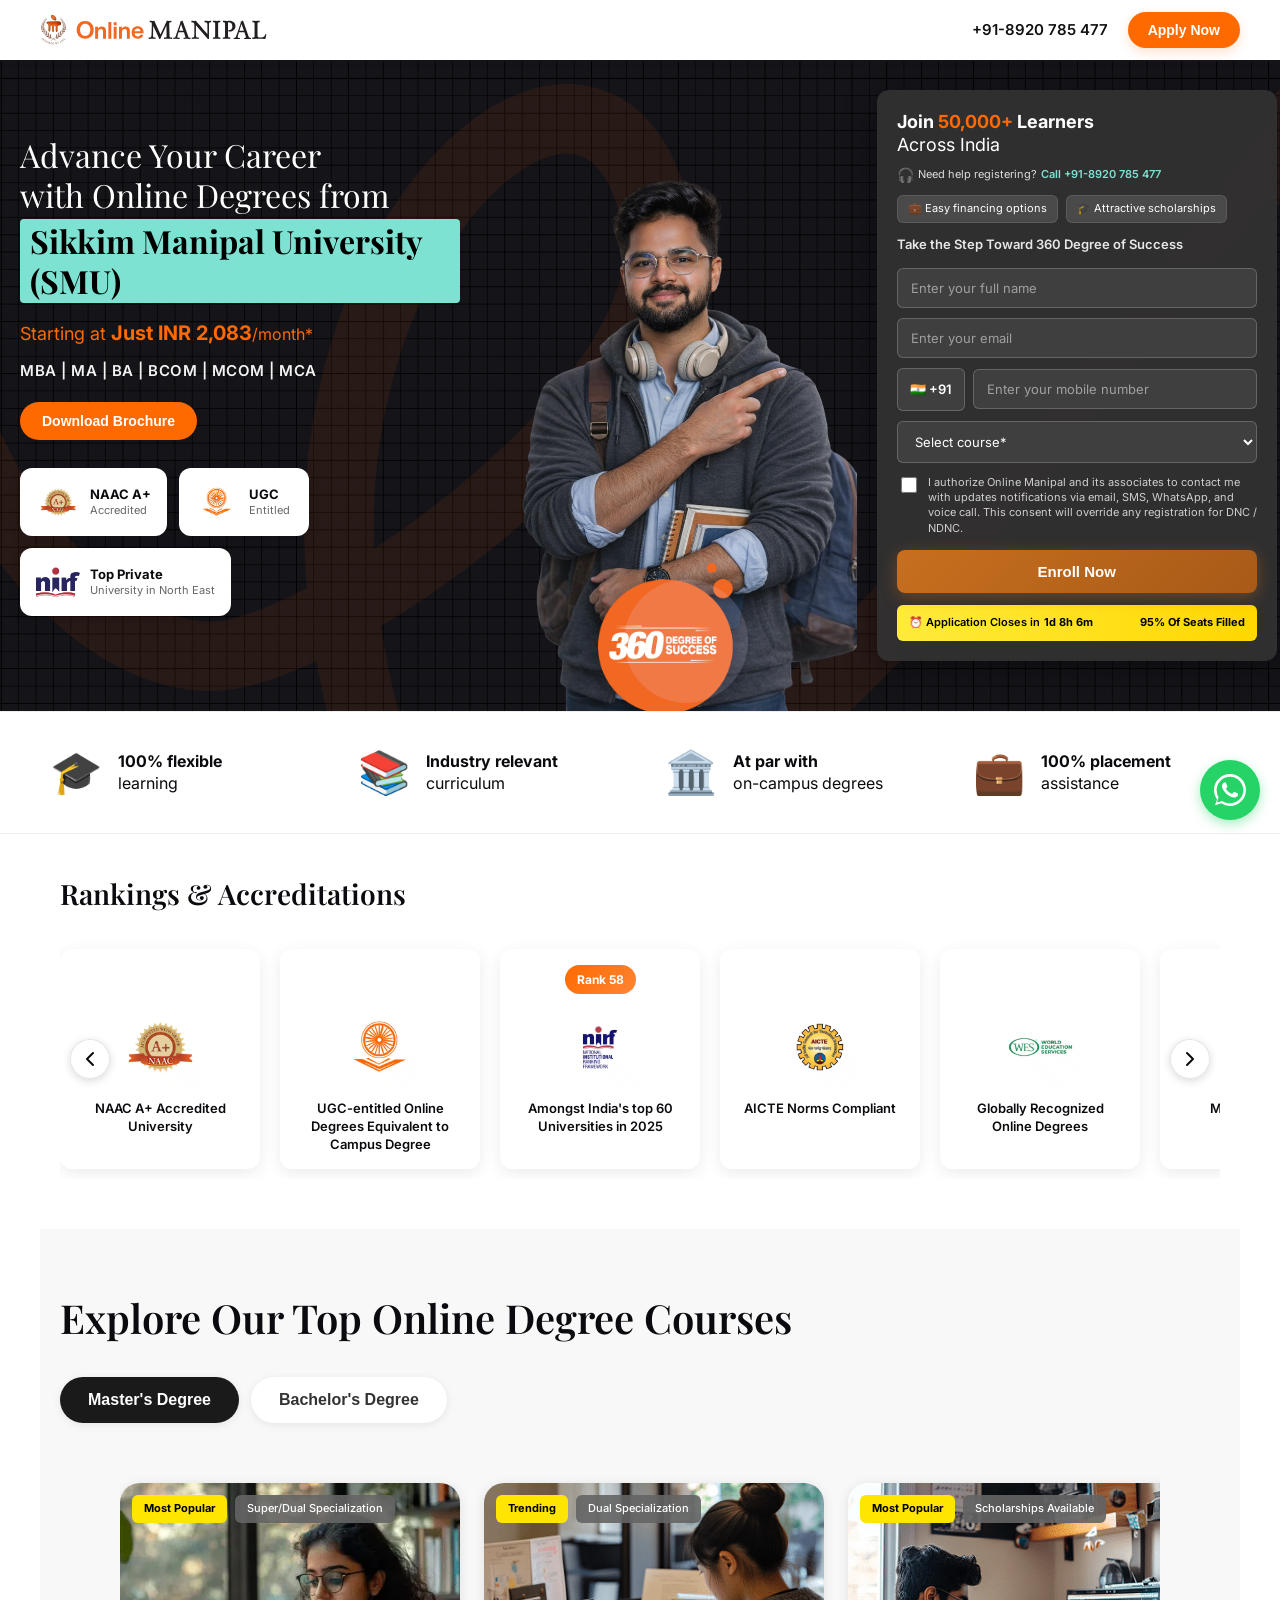
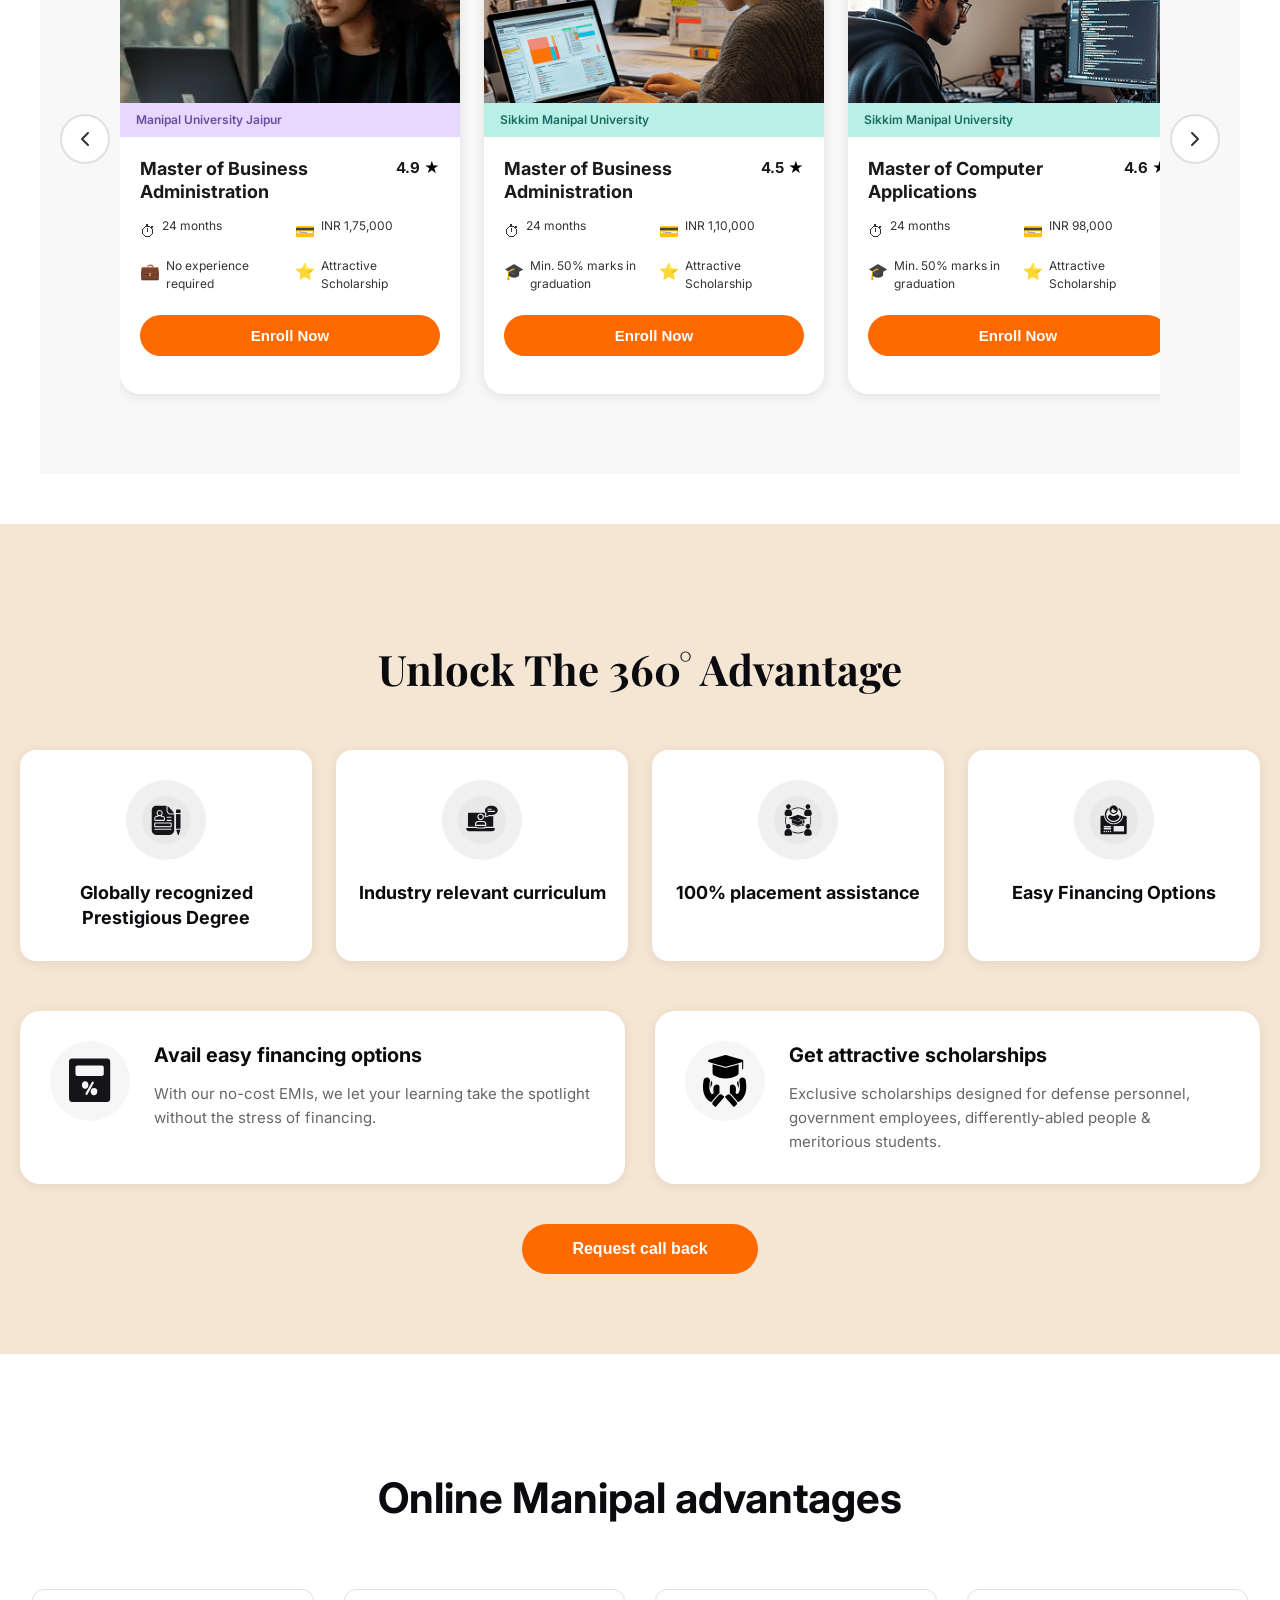
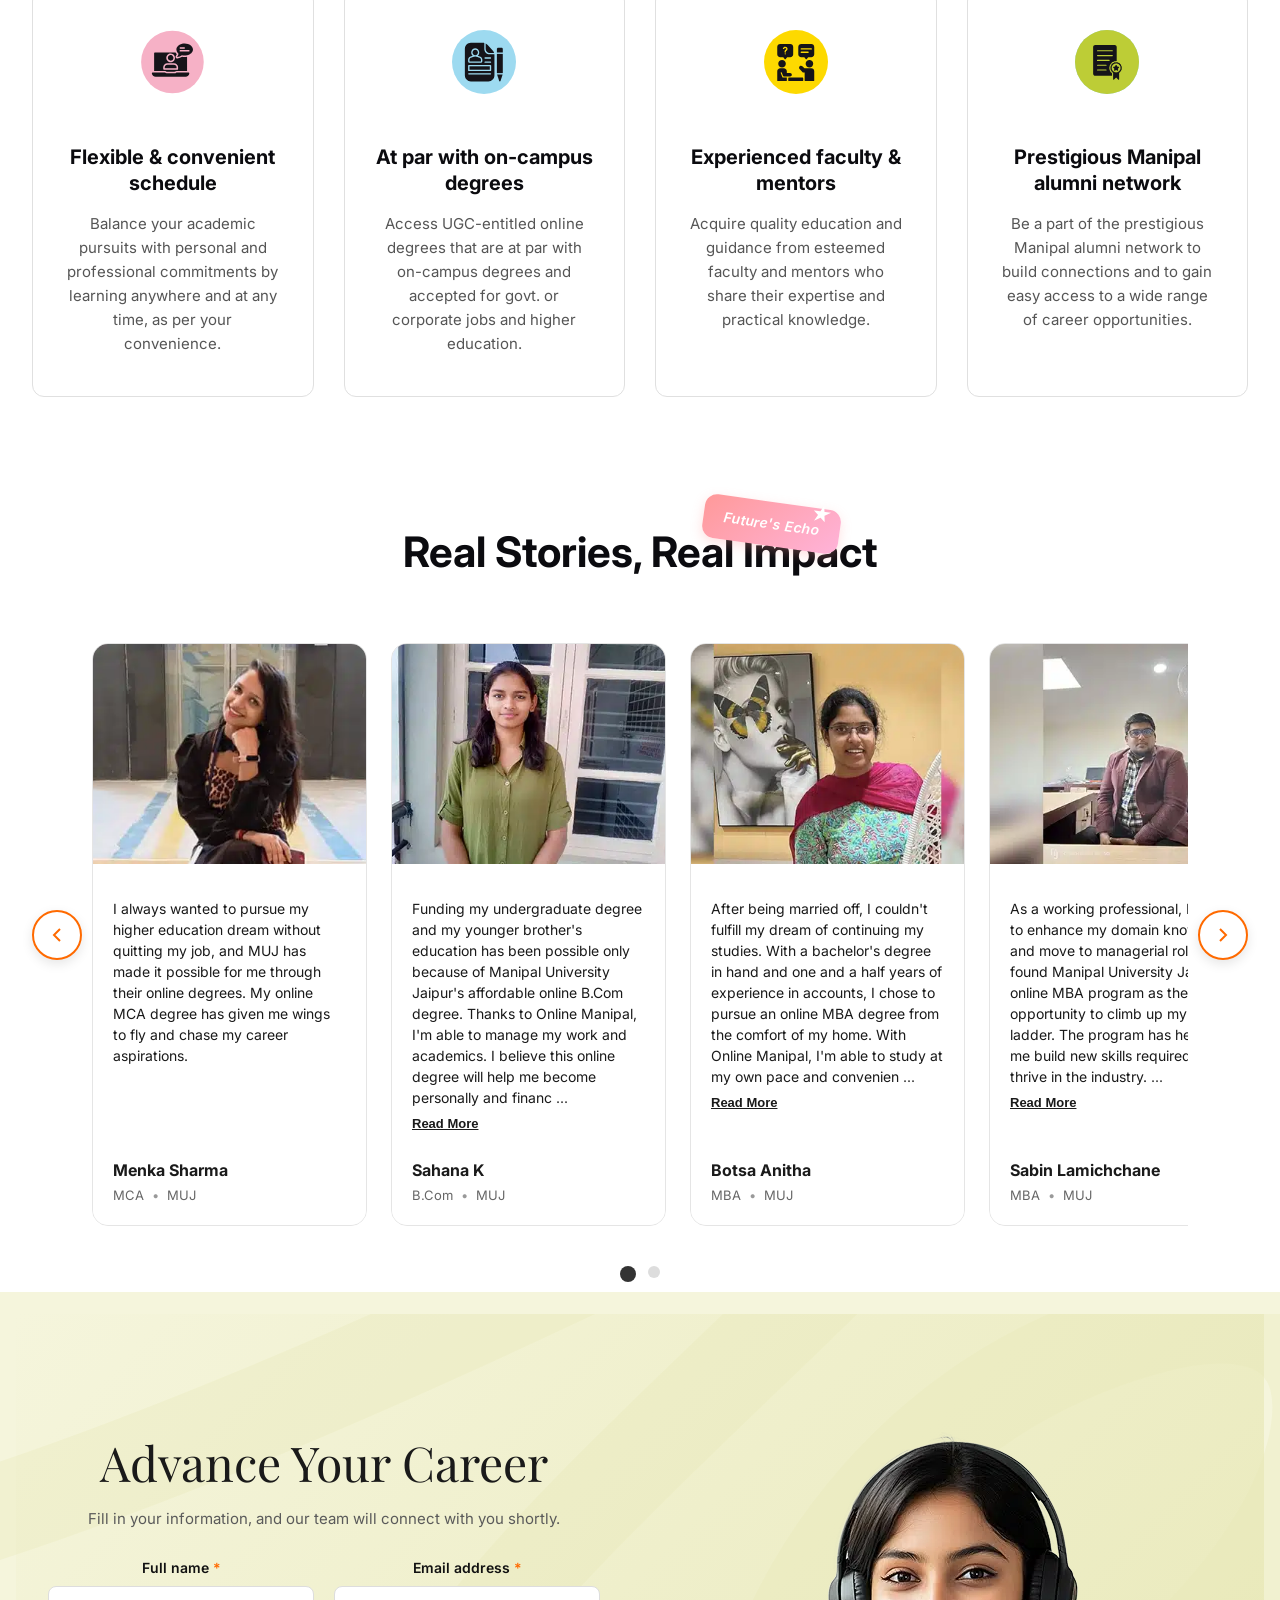
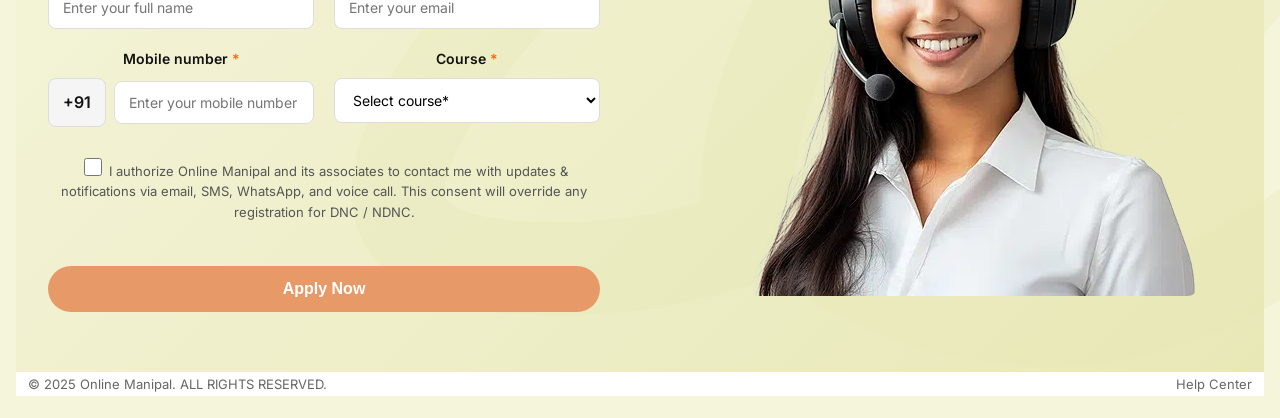
==== commit faf82710: "removed abd image and sign" ====
--- a/index.html
+++ b/index.html
@@ -100,8 +100,7 @@
         </div>
 
         <div class="hero-center">
-          <img src="images/abd.png" alt="Brand Ambassador" class="hero-person">
-          <img src="images/abd-sign-white.svg" alt="Signature" class="hero-signature">
+          <img src="images/sam.png" alt="Brand Ambassador" class="hero-person">
           <div class="degree-360">
             <img src="images/360.png" alt="360 Degree of Success">
           </div>
--- a/styles.css
+++ b/styles.css
@@ -223,11 +223,11 @@
   justify-content: center;
   height: 550px;
   z-index: 1;
-  margin-bottom: -20px;
+  margin-bottom: -120px;
 }
 
 .hero-person {
-  height: 105%;
+  height: 100%;
   width: auto;
   object-fit: contain;
   object-position: bottom center;
--- a/styles.css
+++ b/styles.css
@@ -223,11 +223,11 @@
   justify-content: center;
   height: 550px;
   z-index: 1;
-  margin-bottom: -20px;
+  margin-bottom: -120px;
 }
 
 .hero-person {
-  height: 105%;
+  height: 100%;
   width: auto;
   object-fit: contain;
   object-position: bottom center;
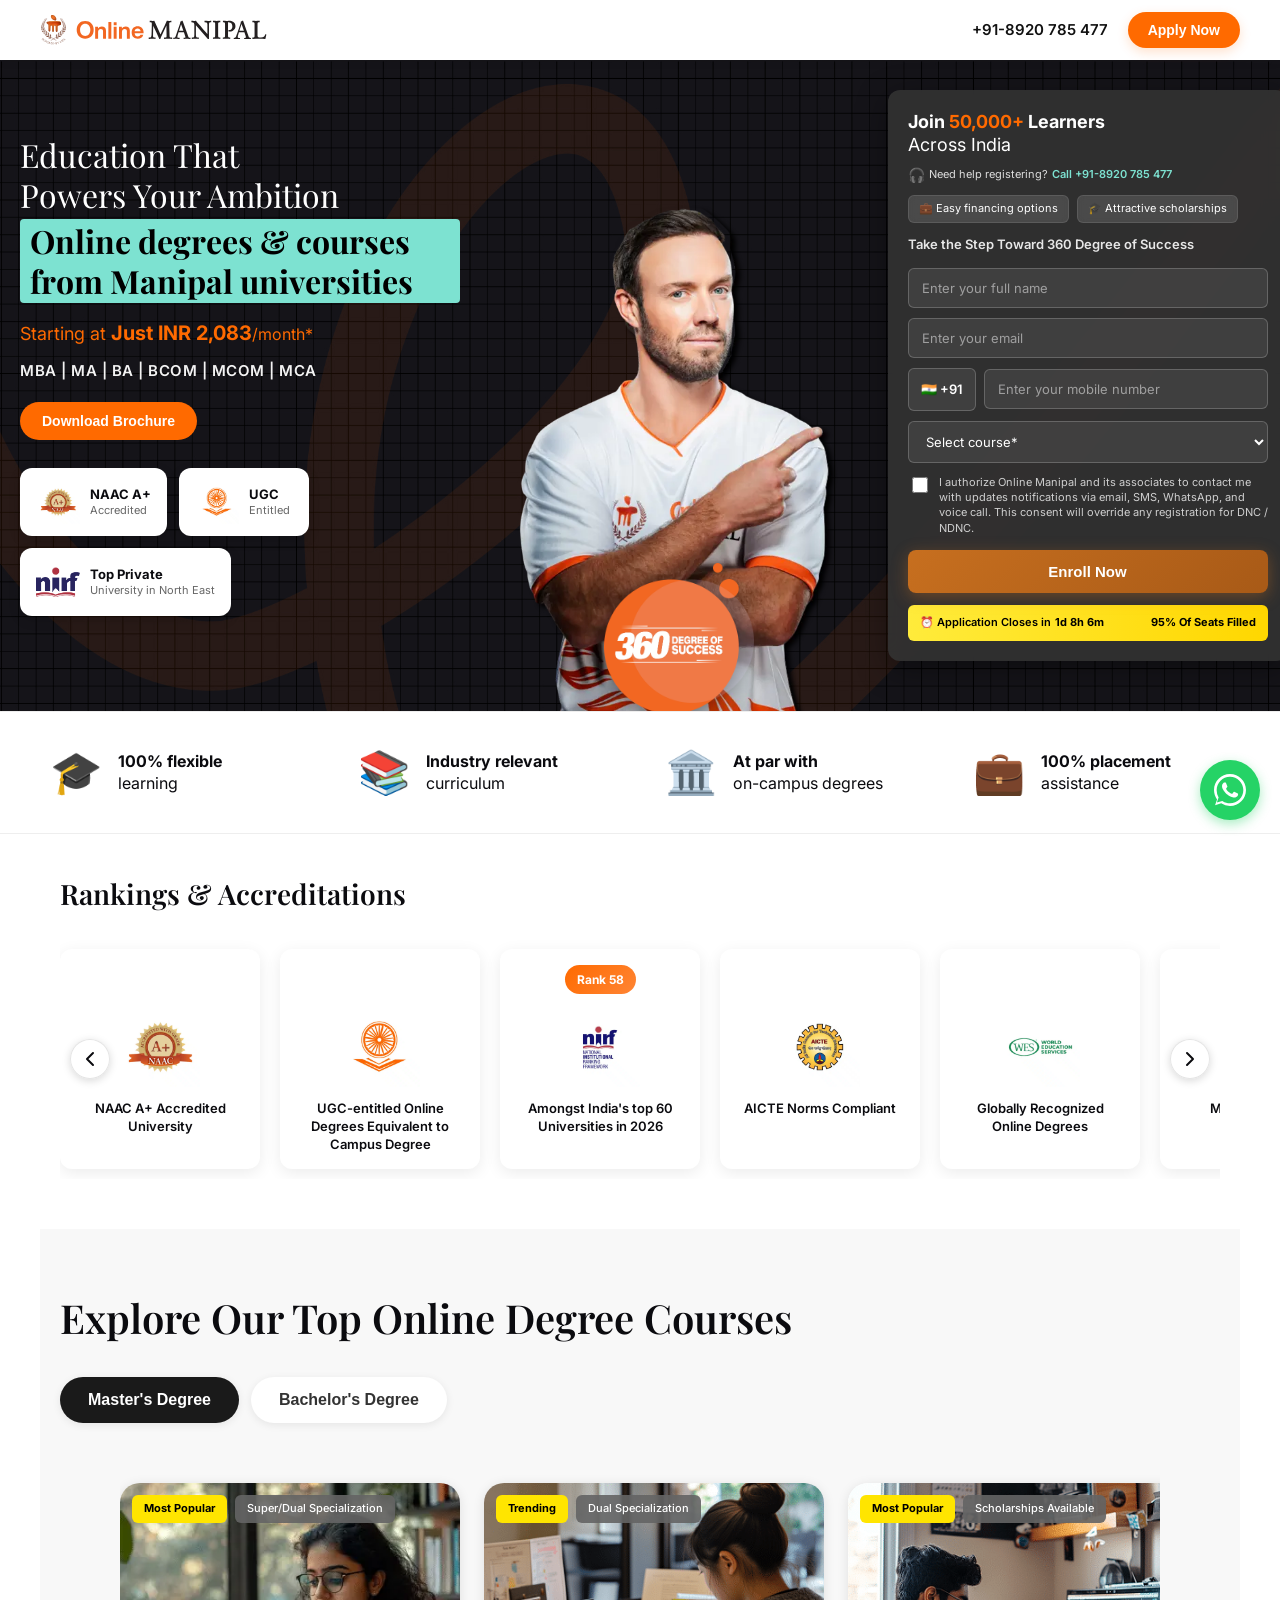
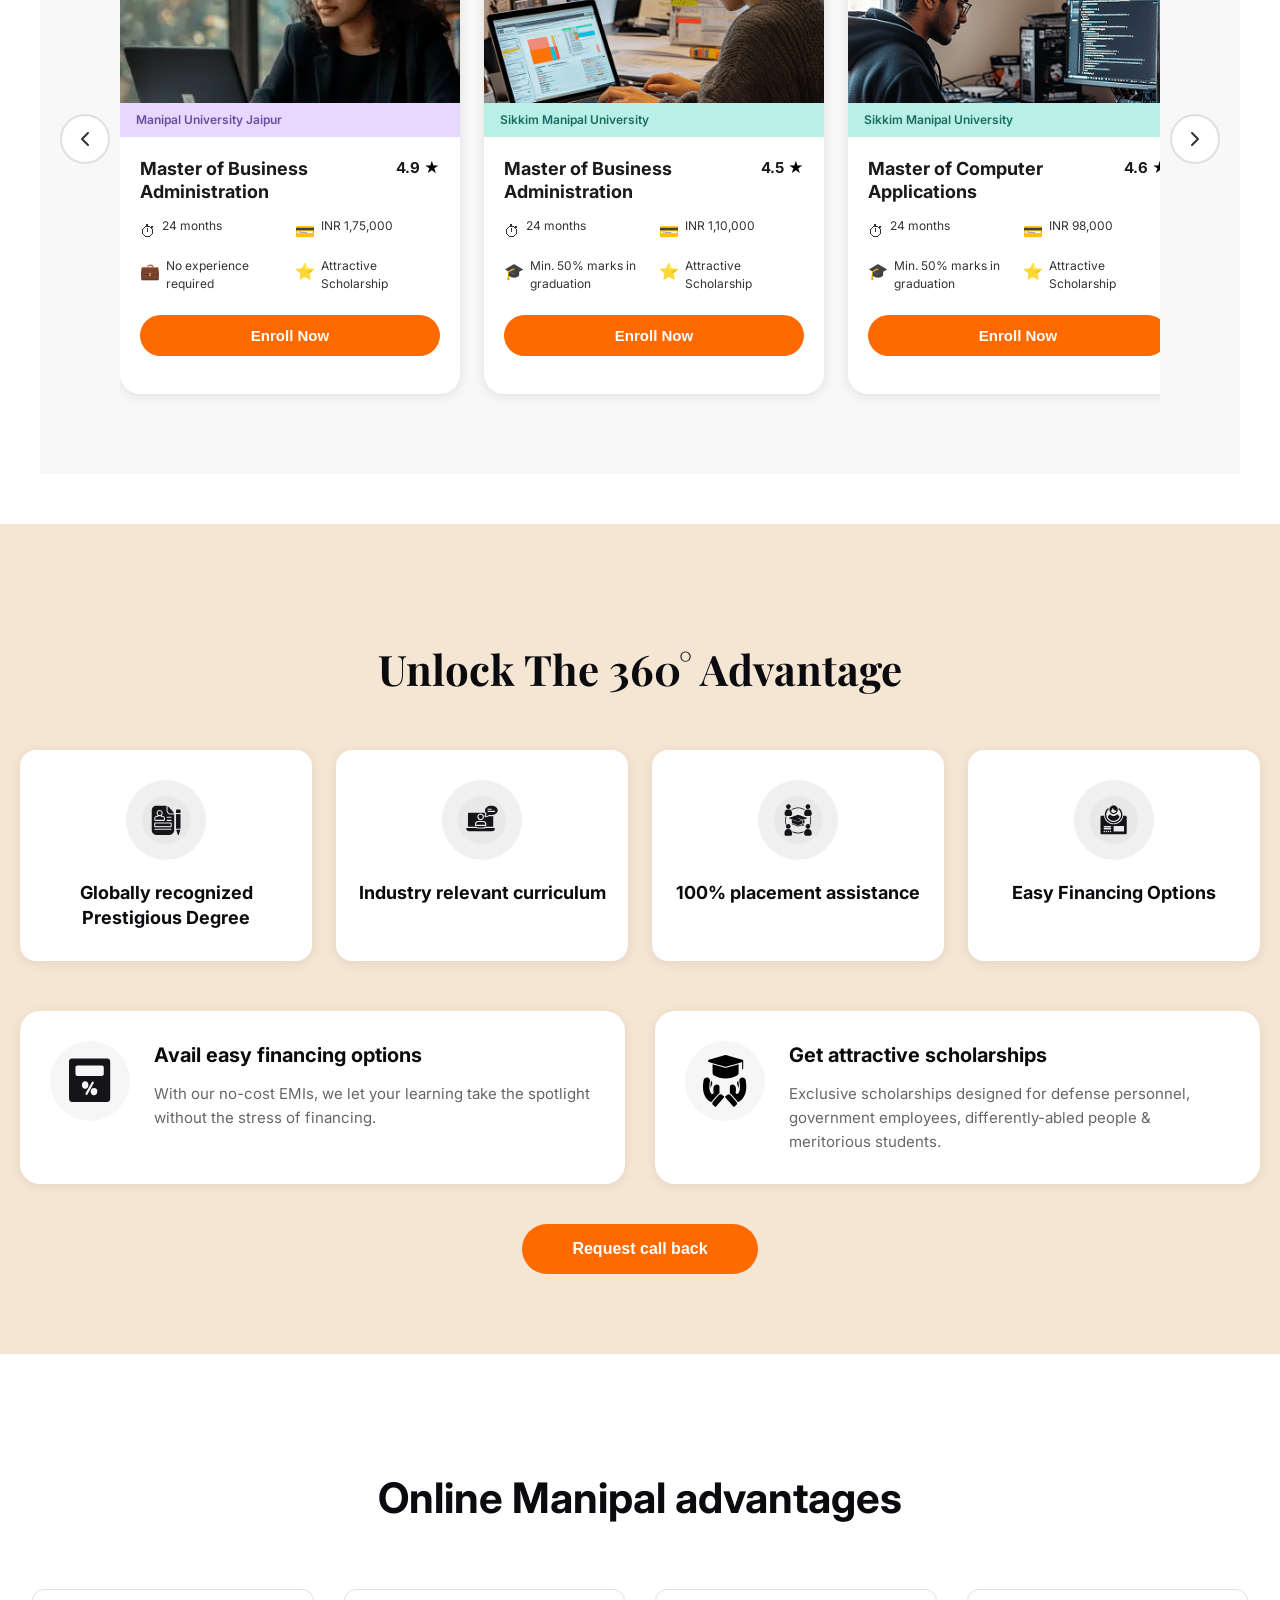
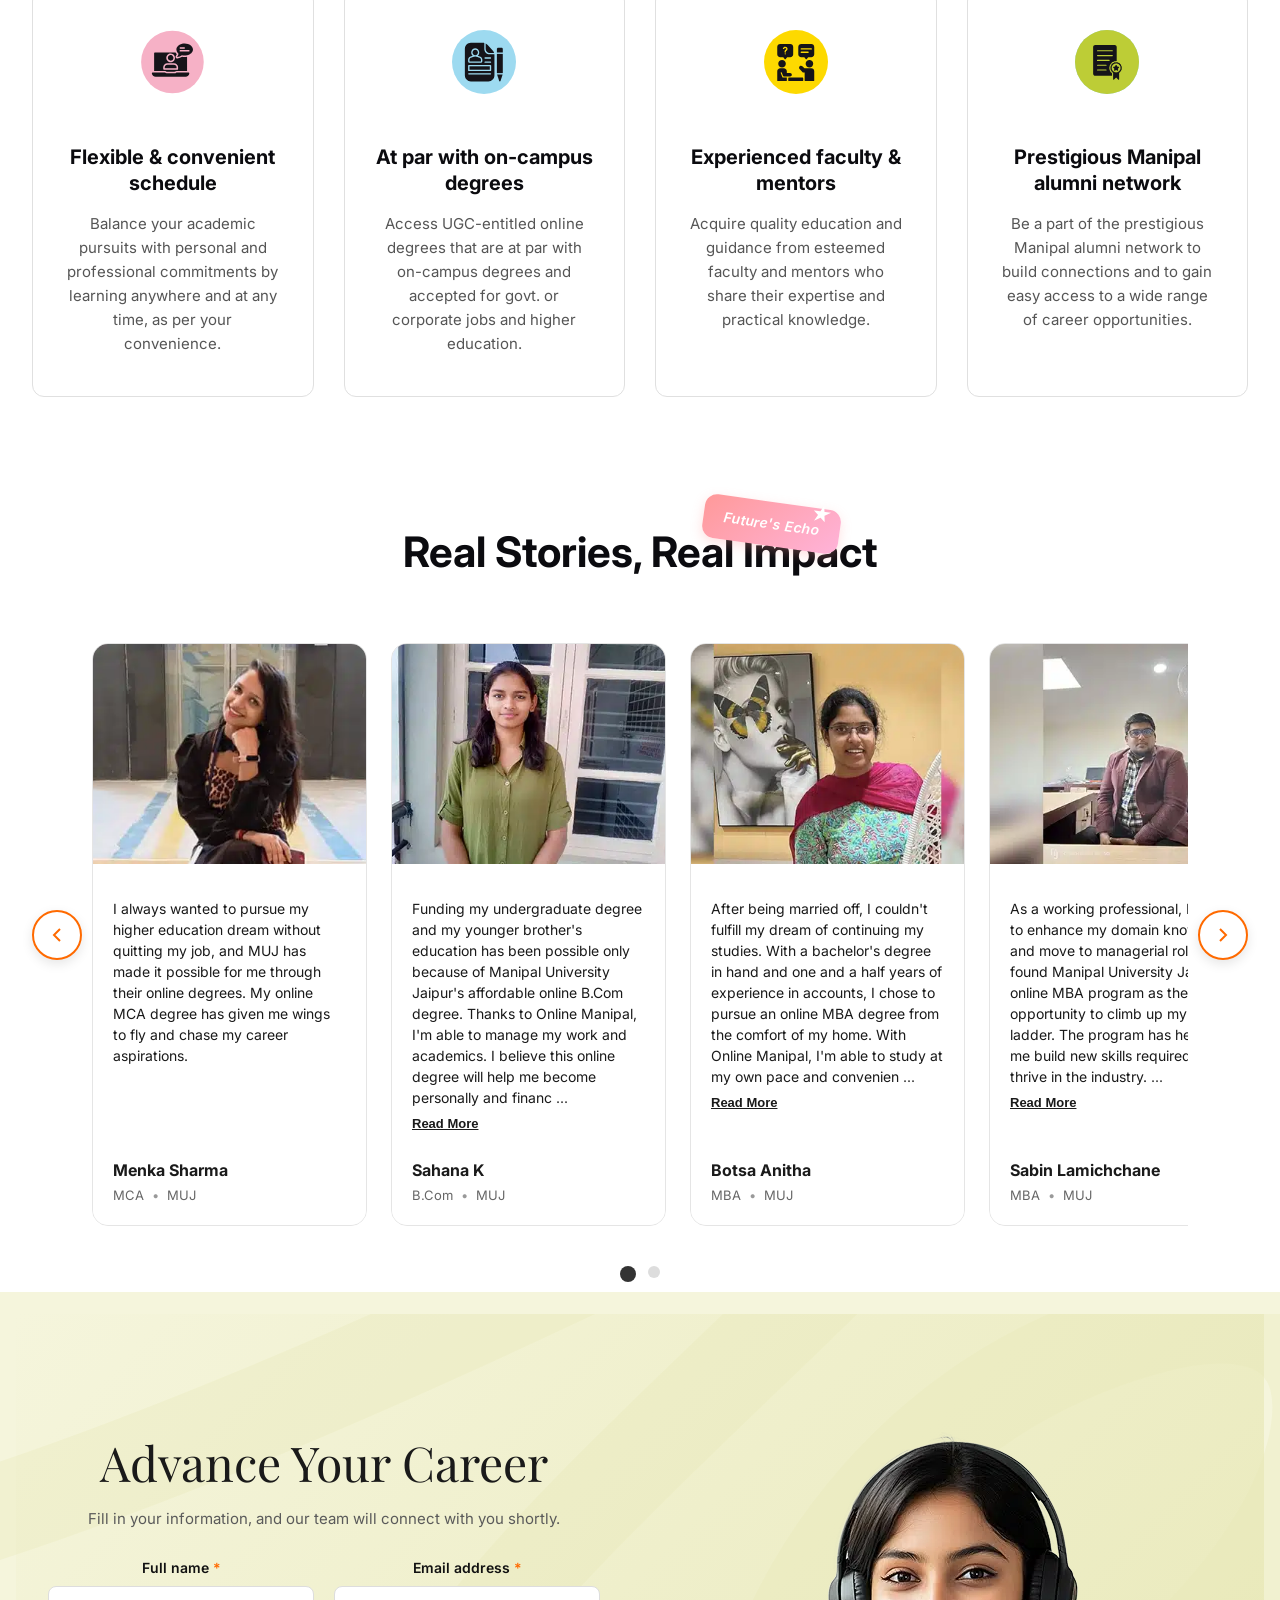
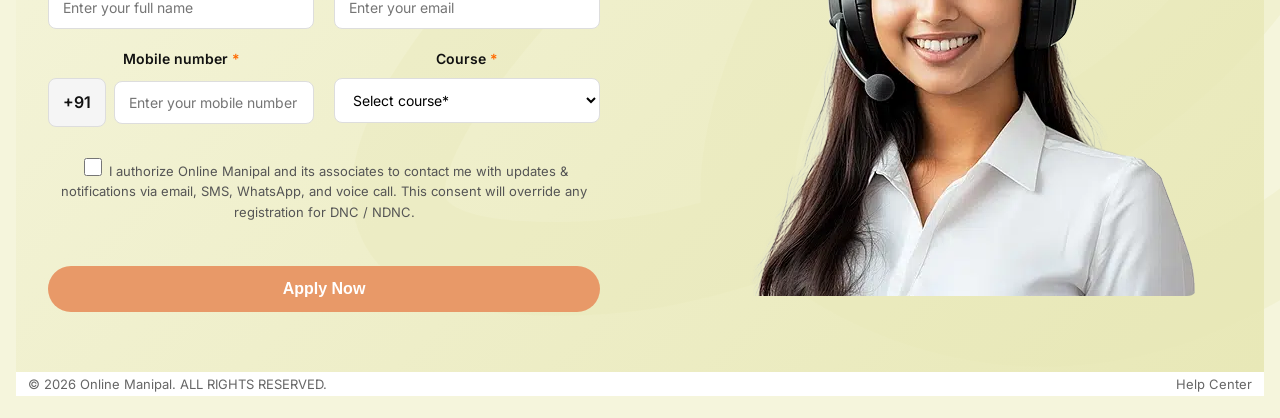
==== commit d5b2b866: "changes" ====
--- a/index.html
+++ b/index.html
@@ -3,6 +3,35 @@
 <head>
   <meta charset="utf-8" />
   <meta name="viewport" content="width=device-width,initial-scale=1" />
+
+  <!-- SEO Meta Tags -->
+  <meta name="description" content="Get UGC-entitled online degrees from Manipal University. Pursue MBA, MCA, BBA, BCA & more. NAAC A+ accredited with 100% placement support." />
+  <meta name="keywords" content="Online Manipal, online degree, MBA online, MCA online, BBA online, BCA online, Manipal University Jaipur, Sikkim Manipal University, distance education, online education India, UGC approved online courses, NAAC A+ university, online masters degree, online bachelors degree" />
+  <meta name="author" content="Online Manipal" />
+  <meta name="robots" content="index, follow, max-image-preview:large, max-snippet:-1, max-video-preview:-1" />
+  <link rel="canonical" href="https://manipalonlineadmission.in/" />
+  
+  <!-- Open Graph / Facebook -->
+  <meta property="og:type" content="website" />
+  <meta property="og:url" content="https://manipalonlineadmission.in/" />
+  <meta property="og:title" content="Online Manipal - UGC Entitled Online Degrees | MBA, MCA, BBA, BCA & More" />
+  <meta property="og:description" content="Pursue online degrees from NAAC A+ accredited Manipal Universities. 100% flexible learning with placement assistance. Starting at INR 2,083/month." />
+  <meta property="og:image" content="https://manipalonlineadmission.in/images/og-image.jpg" />
+  <meta property="og:site_name" content="Online Manipal" />
+  <meta property="og:locale" content="en_IN" />
+  
+  <!-- Twitter Card -->
+  <meta name="twitter:card" content="summary_large_image" />
+  <meta name="twitter:url" content="https://manipalonlineadmission.in/" />
+  <meta name="twitter:title" content="Online Manipal - UGC Entitled Online Degrees | MBA, MCA, BBA, BCA & More" />
+  <meta name="twitter:description" content="Pursue online degrees from NAAC A+ accredited Manipal Universities. 100% flexible learning with placement assistance." />
+  <meta name="twitter:image" content="https://manipalonlineadmission.in/images/og-image.jpg" />
+  
+  <!-- Additional SEO -->
+  <meta name="geo.region" content="IN" />
+  <meta name="geo.placename" content="India" />
+  <meta name="format-detection" content="telephone=no" />
+  <meta http-equiv="X-UA-Compatible" content="IE=edge" />
 
   <!-- Meta Pixel Code -->
   <script>
@@ -30,7 +59,126 @@
 
     gtag('config', 'G-0VM4D9DFER');
   </script>
-  <title>Online Manipal</title>
+  <title>Online Manipal | MBA, MCA, BBA, BCA | NAAC A+ Accredited</title>
+  
+  <!-- Structured Data / Schema.org -->
+  <script type="application/ld+json">
+  {
+    "@context": "https://schema.org",
+    "@type": "EducationalOrganization",
+    "name": "Online Manipal",
+    "description": "Online Manipal offers UGC-entitled online degree programs from NAAC A+ accredited Manipal universities including MBA, MCA, BBA, BCA, MA, M.Com and more.",
+    "url": "https://manipalonlineadmission.in",
+    "logo": "https://manipalonlineadmission.in/images/OM_Logo.svg",
+    "telephone": "+91-8920785477",
+    "address": {
+      "@type": "PostalAddress",
+      "addressCountry": "IN"
+    },
+    "sameAs": [
+      "https://www.facebook.com/onlinemanipal",
+      "https://www.instagram.com/onlinemanipal",
+      "https://www.linkedin.com/company/onlinemanipal",
+      "https://twitter.com/onlinemanipal"
+    ],
+    "hasOfferCatalog": {
+      "@type": "OfferCatalog",
+      "name": "Online Degree Programs",
+      "itemListElement": [
+        {
+          "@type": "Course",
+          "name": "Master of Business Administration (MBA)",
+          "description": "Online MBA program with dual specialization from Manipal University",
+          "provider": {
+            "@type": "Organization",
+            "name": "Manipal University Jaipur"
+          }
+        },
+        {
+          "@type": "Course",
+          "name": "Master of Computer Applications (MCA)",
+          "description": "Online MCA program from Manipal University",
+          "provider": {
+            "@type": "Organization",
+            "name": "Sikkim Manipal University"
+          }
+        },
+        {
+          "@type": "Course",
+          "name": "Bachelor of Business Administration (BBA)",
+          "description": "Online BBA program from Manipal University Jaipur",
+          "provider": {
+            "@type": "Organization",
+            "name": "Manipal University Jaipur"
+          }
+        },
+        {
+          "@type": "Course",
+          "name": "Bachelor of Computer Applications (BCA)",
+          "description": "Online BCA program from Manipal University",
+          "provider": {
+            "@type": "Organization",
+            "name": "Manipal University Jaipur"
+          }
+        }
+      ]
+    }
+  }
+  </script>
+  
+  <script type="application/ld+json">
+  {
+    "@context": "https://schema.org",
+    "@type": "WebPage",
+    "name": "Online Manipal - Online Degree Programs",
+    "description": "Get UGC-entitled online degrees from Manipal University. MBA, MCA, BBA, BCA & more.",
+    "url": "https://manipalonlineadmission.in",
+    "breadcrumb": {
+      "@type": "BreadcrumbList",
+      "itemListElement": [
+        {
+          "@type": "ListItem",
+          "position": 1,
+          "name": "Home",
+          "item": "https://manipalonlineadmission.in"
+        }
+      ]
+    }
+  }
+  </script>
+  
+  <script type="application/ld+json">
+  {
+    "@context": "https://schema.org",
+    "@type": "FAQPage",
+    "mainEntity": [
+      {
+        "@type": "Question",
+        "name": "Are Online Manipal degrees UGC approved?",
+        "acceptedAnswer": {
+          "@type": "Answer",
+          "text": "Yes, all Online Manipal degrees are UGC-entitled and equivalent to on-campus degrees."
+        }
+      },
+      {
+        "@type": "Question",
+        "name": "What is the fee for online MBA from Manipal?",
+        "acceptedAnswer": {
+          "@type": "Answer",
+          "text": "The online MBA program from Manipal University Jaipur starts at INR 1,75,000 for the full program, with easy EMI options starting at INR 2,083 per month."
+        }
+      },
+      {
+        "@type": "Question",
+        "name": "Is NAAC accreditation available for Manipal University?",
+        "acceptedAnswer": {
+          "@type": "Answer",
+          "text": "Yes, Manipal University is NAAC A+ accredited, ensuring high quality education standards."
+        }
+      }
+    ]
+  }
+  </script>
   
   <!-- Favicon -->
   <link rel="icon" type="image/svg+xml" href="images/favicon.png">
@@ -68,7 +216,7 @@
     <section class="hero-wrapper" aria-label="Hero section">
       <div class="hero-container">
         <div class="hero-left">
-          <h1>Advance Your Career<br>with Online Degrees from<br><span class="highlight">Sikkim Manipal University (SMU)</span></h1>
+          <h1>Education That<br>Powers Your Ambition<br><span class="highlight">Online degrees & courses from Manipal universities</span></h1>
           <div class="pricing">Starting at <strong>Just INR 2,083</strong><span class="month-text">/month*</span></div>
           <div class="programs">MBA | MA | BA | BCOM | MCOM | MCA</div>
 
@@ -100,7 +248,7 @@
         </div>
 
         <div class="hero-center">
-          <img src="images/sam.png" alt="Brand Ambassador" class="hero-person">
+          <img src="images/image.png" alt="Brand Ambassador" class="hero-person">
           <div class="degree-360">
             <img src="images/360.png" alt="360 Degree of Success">
           </div>
@@ -237,7 +385,7 @@
             <div class="rank-card-img">
               <img src="images/nirf-ranking.jpg" alt="NIRF Ranking">
             </div>
-            <div class="rank-card-title">Amongst India's top 60 Universities in 2025</div>
+            <div class="rank-card-title">Amongst India's top 60 Universities in 2026</div>
           </div>
           
           <div class="rank-item">
@@ -1099,7 +1247,7 @@
     </div>
     
     <div class="footer-bottom container">
-      <div class="footer-copyright">© 2025 Online Manipal. ALL RIGHTS RESERVED.</div>
+      <div class="footer-copyright">© 2026 Online Manipal. ALL RIGHTS RESERVED.</div>
       <div class="footer-links">
         <a href="#help">Help Center</a>
       </div>
@@ -1250,8 +1398,7 @@
 
   <!-- External JavaScript -->
   <script src="script.js" defer></script>
-  <!-- Add this to your HTML file, preferably before the closing </body> tag -->
-<!-- Add this before closing </body> tag -->
+ 
 <a href="https://wa.me/918920785477" class="whatsapp-float" target="_blank" rel="noopener noreferrer" aria-label="Chat on WhatsApp">
     <svg viewBox="0 0 24 24" fill="white" xmlns="http://www.w3.org/2000/svg">
         <path d="M17.472 14.382c-.297-.149-1.758-.867-2.03-.967-.273-.099-.471-.148-.67.15-.197.297-.767.966-.94 1.164-.173.199-.347.223-.644.075-.297-.15-1.255-.463-2.39-1.475-.883-.788-1.48-1.761-1.653-2.059-.173-.297-.018-.458.13-.606.134-.133.298-.347.446-.52.149-.174.198-.298.298-.497.099-.198.05-.371-.025-.52-.075-.149-.669-1.612-.916-2.207-.242-.579-.487-.5-.669-.51-.173-.008-.371-.01-.57-.01-.198 0-.52.074-.792.372-.272.297-1.04 1.016-1.04 2.479 0 1.462 1.065 2.875 1.213 3.074.149.198 2.096 3.2 5.077 4.487.709.306 1.262.489 1.694.625.712.227 1.36.195 1.871.118.571-.085 1.758-.719 2.006-1.413.248-.694.248-1.289.173-1.413-.074-.124-.272-.198-.57-.347z"/>
--- a/styles.css
+++ b/styles.css
@@ -748,6 +748,155 @@
   min-height: 50px;
 }
 
+/* Rankings Tabs and Scrollable Layout */
+.rankings-tabs {
+  display: flex;
+  gap: 12px;
+  margin-bottom: 32px;
+  justify-content: center;
+  flex-wrap: wrap;
+}
+
+.ranking-tab-btn {
+  background: white;
+  color: var(--dark);
+  border: 2px solid #e0e0e0;
+  border-radius: 24px;
+  padding: 12px 24px;
+  font-size: 15px;
+  font-weight: 600;
+  cursor: pointer;
+  transition: all 0.3s ease;
+}
+
+.ranking-tab-btn:hover {
+  border-color: var(--accent);
+  color: var(--accent);
+  transform: translateY(-2px);
+}
+
+.ranking-tab-btn.active {
+  background: linear-gradient(135deg, var(--accent) 0%, #ff8534 100%);
+  color: white;
+  border-color: var(--accent);
+}
+
+.ranking-tab-content {
+  display: none;
+}
+
+.ranking-tab-content.active {
+  display: block;
+}
+
+.rankings-scroll-container {
+  position: relative;
+  padding: 0 50px;
+}
+
+.rankings-grid-scroll {
+  display: flex;
+  gap: 20px;
+  overflow-x: auto;
+  scroll-behavior: smooth;
+  scrollbar-width: none;
+  padding: 20px 0;
+}
+
+.rankings-grid-scroll::-webkit-scrollbar {
+  display: none;
+}
+
+.ranking-card-scroll {
+  min-width: 240px;
+  background: white;
+  border-radius: 16px;
+  padding: 20px;
+  box-shadow: 0 4px 16px rgba(0, 0, 0, 0.08);
+  display: flex;
+  flex-direction: column;
+  gap: 16px;
+  transition: all 0.3s ease;
+}
+
+.ranking-card-scroll:hover {
+  transform: translateY(-4px);
+  box-shadow: 0 8px 24px rgba(0, 0, 0, 0.12);
+}
+
+.rank-badge-top {
+  background: linear-gradient(135deg, var(--accent) 0%, #ff8534 100%);
+  color: white;
+  padding: 8px 16px;
+  border-radius: 20px;
+  font-size: 14px;
+  font-weight: 700;
+  text-align: center;
+  min-height: 36px;
+  display: flex;
+  align-items: center;
+  justify-content: center;
+}
+
+.ranking-img {
+  display: flex;
+  align-items: center;
+  justify-content: center;
+  min-height: 100px;
+}
+
+.ranking-img img {
+  max-width: 100%;
+  height: auto;
+  max-height: 100px;
+  object-fit: contain;
+}
+
+.ranking-desc {
+  font-size: 14px;
+  font-weight: 500;
+  color: #555;
+  text-align: center;
+  line-height: 1.5;
+  min-height: 60px;
+}
+
+.ranking-scroll-btn {
+  position: absolute;
+  top: 50%;
+  transform: translateY(-50%);
+  background: white;
+  border: 2px solid var(--accent);
+  color: var(--accent);
+  border-radius: 50%;
+  width: 44px;
+  height: 44px;
+  display: flex;
+  align-items: center;
+  justify-content: center;
+  cursor: pointer;
+  font-size: 24px;
+  font-weight: bold;
+  z-index: 10;
+  transition: all 0.3s ease;
+  box-shadow: 0 4px 12px rgba(0, 0, 0, 0.1);
+}
+
+.ranking-scroll-btn:hover {
+  background: var(--accent);
+  color: white;
+  transform: translateY(-50%) scale(1.1);
+  box-shadow: 0 6px 16px rgba(0, 0, 0, 0.15);
+}
+
+.ranking-scroll-btn.left {
+  left: 0;
+}
+
+.ranking-scroll-btn.right {
+  right: 0;
+}
+
 /* Courses */
 .courses-section {
   max-width: var(--max-width);
@@ -1726,6 +1875,70 @@
   box-shadow: 0 8px 40px rgba(0, 0, 0, 0.2);
   position: relative;
   animation: slideDown 0.3s ease;
+}
+
+/* Modal Overlay for BCom page */
+.modal-overlay {
+  display: none;
+  position: fixed;
+  z-index: 1000;
+  left: 0;
+  top: 0;
+  width: 100%;
+  height: 100%;
+  overflow: auto;
+  background-color: rgba(0, 0, 0, 0.6);
+  animation: fadeIn 0.3s ease;
+  align-items: center;
+  justify-content: center;
+}
+
+.modal-overlay[style*="display: flex"] {
+  display: flex !important;
+}
+
+.modal-container {
+  background-color: #fff;
+  margin: auto;
+  padding: 0;
+  border-radius: 16px;
+  width: 90%;
+  max-width: 500px;
+  box-shadow: 0 8px 40px rgba(0, 0, 0, 0.2);
+  position: relative;
+  animation: slideDown 0.3s ease;
+}
+
+.modal-header {
+  padding: 25px 30px;
+  border-bottom: 1px solid #eee;
+  display: flex;
+  align-items: center;
+  justify-content: space-between;
+}
+
+.modal-header h3 {
+  margin: 0;
+  font-size: 22px;
+  color: var(--dark);
+  font-weight: 700;
+}
+
+.close-modal {
+  color: #999;
+  font-size: 32px;
+  font-weight: 300;
+  cursor: pointer;
+  transition: color 0.2s;
+  line-height: 1;
+}
+
+.close-modal:hover {
+  color: #333;
+}
+
+.modal-container form {
+  padding: 30px;
 }
 
 .apply-modal-title {
@@ -2035,7 +2248,7 @@
   .main-logo{height:28px;}
   .contact{width:100%; justify-content:center; gap:12px; margin-top:8px;}
   .phone-number{font-size:14px; white-space:nowrap; letter-spacing:0.3px;}
-  .apply-btn{padding:9px 18px; font-size:13px;}
+  .apply-btn{padding:7px 14px; font-size:12px;}
   
   /* Hero container mobile */
   .hero-wrapper{padding:20px 15px 40px; overflow-x:hidden;}
@@ -2083,6 +2296,15 @@
   .rank-card-img img{max-height:60px;}
   .rank-card-title{font-size:12px;}
   .rankings-slider{overflow-x:auto; -webkit-overflow-scrolling:touch;}
+  
+  /* New Rankings Tabs mobile */
+  .rankings-tabs{gap:8px; padding:0 10px;}
+  .ranking-tab-btn{padding:10px 16px; font-size:13px;}
+  .rankings-scroll-container{padding:0 40px;}
+  .ranking-scroll-btn{width:36px; height:36px; font-size:20px;}
+  .ranking-card-scroll{min-width:200px; padding:16px;}
+  .rank-badge-top{font-size:12px; padding:6px 12px;}
+  .ranking-desc{font-size:13px; min-height:auto;}
   
   /* Courses mobile - smaller cards */
   .course{min-width:220px}
@@ -2205,20 +2427,22 @@
   }
   
   /* Improved scrolling for horizontal sections */
-  .badges-container, .rankings-slider, .courses-container{
+  .badges-container, .rankings-slider, .courses-container, .rankings-grid-scroll{
     scrollbar-width:thin;
     scrollbar-color:#ff6a00 transparent;
   }
   
   .badges-container::-webkit-scrollbar, 
   .rankings-slider::-webkit-scrollbar, 
-  .courses-container::-webkit-scrollbar{
+  .courses-container::-webkit-scrollbar,
+  .rankings-grid-scroll::-webkit-scrollbar{
     height:4px;
   }
   
   .badges-container::-webkit-scrollbar-thumb, 
   .rankings-slider::-webkit-scrollbar-thumb, 
-  .courses-container::-webkit-scrollbar-thumb{
+  .courses-container::-webkit-scrollbar-thumb,
+  .rankings-grid-scroll::-webkit-scrollbar-thumb{
     background:#ff6a00;
     border-radius:4px;
   }
@@ -2287,7 +2511,7 @@
   .main-logo{height:24px;}
   .contact{gap:10px; justify-content:center;}
   .phone-number{font-size:13px; white-space:nowrap; letter-spacing:0.2px;}
-  .apply-btn{padding:8px 16px; font-size:12px;}
+  .apply-btn{padding:6px 12px; font-size:11px;}
   
   /* Hero extra small */
   .hero-wrapper{padding:15px 10px 30px; overflow-x:hidden;}
@@ -2323,6 +2547,17 @@
   .rank-card-img{min-height:50px;}
   .rank-card-img img{max-height:50px;}
   .rank-card-title{font-size:11px;}
+  
+  /* New Rankings Tabs extra small */
+  .rankings-tabs{flex-direction:column; gap:6px; padding:0 5px;}
+  .ranking-tab-btn{padding:8px 12px; font-size:12px; width:100%;}
+  .rankings-scroll-container{padding:0 30px;}
+  .ranking-scroll-btn{width:32px; height:32px; font-size:18px;}
+  .ranking-card-scroll{min-width:170px; padding:12px;}
+  .rank-badge-top{font-size:11px; padding:5px 10px;}
+  .ranking-img{min-height:80px;}
+  .ranking-img img{max-height:80px;}
+  .ranking-desc{font-size:12px;}
   
   /* Courses extra small */
   .courses-container{padding:0 20px;}
--- a/styles.css
+++ b/styles.css
@@ -748,6 +748,155 @@
   min-height: 50px;
 }
 
+/* Rankings Tabs and Scrollable Layout */
+.rankings-tabs {
+  display: flex;
+  gap: 12px;
+  margin-bottom: 32px;
+  justify-content: center;
+  flex-wrap: wrap;
+}
+
+.ranking-tab-btn {
+  background: white;
+  color: var(--dark);
+  border: 2px solid #e0e0e0;
+  border-radius: 24px;
+  padding: 12px 24px;
+  font-size: 15px;
+  font-weight: 600;
+  cursor: pointer;
+  transition: all 0.3s ease;
+}
+
+.ranking-tab-btn:hover {
+  border-color: var(--accent);
+  color: var(--accent);
+  transform: translateY(-2px);
+}
+
+.ranking-tab-btn.active {
+  background: linear-gradient(135deg, var(--accent) 0%, #ff8534 100%);
+  color: white;
+  border-color: var(--accent);
+}
+
+.ranking-tab-content {
+  display: none;
+}
+
+.ranking-tab-content.active {
+  display: block;
+}
+
+.rankings-scroll-container {
+  position: relative;
+  padding: 0 50px;
+}
+
+.rankings-grid-scroll {
+  display: flex;
+  gap: 20px;
+  overflow-x: auto;
+  scroll-behavior: smooth;
+  scrollbar-width: none;
+  padding: 20px 0;
+}
+
+.rankings-grid-scroll::-webkit-scrollbar {
+  display: none;
+}
+
+.ranking-card-scroll {
+  min-width: 240px;
+  background: white;
+  border-radius: 16px;
+  padding: 20px;
+  box-shadow: 0 4px 16px rgba(0, 0, 0, 0.08);
+  display: flex;
+  flex-direction: column;
+  gap: 16px;
+  transition: all 0.3s ease;
+}
+
+.ranking-card-scroll:hover {
+  transform: translateY(-4px);
+  box-shadow: 0 8px 24px rgba(0, 0, 0, 0.12);
+}
+
+.rank-badge-top {
+  background: linear-gradient(135deg, var(--accent) 0%, #ff8534 100%);
+  color: white;
+  padding: 8px 16px;
+  border-radius: 20px;
+  font-size: 14px;
+  font-weight: 700;
+  text-align: center;
+  min-height: 36px;
+  display: flex;
+  align-items: center;
+  justify-content: center;
+}
+
+.ranking-img {
+  display: flex;
+  align-items: center;
+  justify-content: center;
+  min-height: 100px;
+}
+
+.ranking-img img {
+  max-width: 100%;
+  height: auto;
+  max-height: 100px;
+  object-fit: contain;
+}
+
+.ranking-desc {
+  font-size: 14px;
+  font-weight: 500;
+  color: #555;
+  text-align: center;
+  line-height: 1.5;
+  min-height: 60px;
+}
+
+.ranking-scroll-btn {
+  position: absolute;
+  top: 50%;
+  transform: translateY(-50%);
+  background: white;
+  border: 2px solid var(--accent);
+  color: var(--accent);
+  border-radius: 50%;
+  width: 44px;
+  height: 44px;
+  display: flex;
+  align-items: center;
+  justify-content: center;
+  cursor: pointer;
+  font-size: 24px;
+  font-weight: bold;
+  z-index: 10;
+  transition: all 0.3s ease;
+  box-shadow: 0 4px 12px rgba(0, 0, 0, 0.1);
+}
+
+.ranking-scroll-btn:hover {
+  background: var(--accent);
+  color: white;
+  transform: translateY(-50%) scale(1.1);
+  box-shadow: 0 6px 16px rgba(0, 0, 0, 0.15);
+}
+
+.ranking-scroll-btn.left {
+  left: 0;
+}
+
+.ranking-scroll-btn.right {
+  right: 0;
+}
+
 /* Courses */
 .courses-section {
   max-width: var(--max-width);
@@ -1726,6 +1875,70 @@
   box-shadow: 0 8px 40px rgba(0, 0, 0, 0.2);
   position: relative;
   animation: slideDown 0.3s ease;
+}
+
+/* Modal Overlay for BCom page */
+.modal-overlay {
+  display: none;
+  position: fixed;
+  z-index: 1000;
+  left: 0;
+  top: 0;
+  width: 100%;
+  height: 100%;
+  overflow: auto;
+  background-color: rgba(0, 0, 0, 0.6);
+  animation: fadeIn 0.3s ease;
+  align-items: center;
+  justify-content: center;
+}
+
+.modal-overlay[style*="display: flex"] {
+  display: flex !important;
+}
+
+.modal-container {
+  background-color: #fff;
+  margin: auto;
+  padding: 0;
+  border-radius: 16px;
+  width: 90%;
+  max-width: 500px;
+  box-shadow: 0 8px 40px rgba(0, 0, 0, 0.2);
+  position: relative;
+  animation: slideDown 0.3s ease;
+}
+
+.modal-header {
+  padding: 25px 30px;
+  border-bottom: 1px solid #eee;
+  display: flex;
+  align-items: center;
+  justify-content: space-between;
+}
+
+.modal-header h3 {
+  margin: 0;
+  font-size: 22px;
+  color: var(--dark);
+  font-weight: 700;
+}
+
+.close-modal {
+  color: #999;
+  font-size: 32px;
+  font-weight: 300;
+  cursor: pointer;
+  transition: color 0.2s;
+  line-height: 1;
+}
+
+.close-modal:hover {
+  color: #333;
+}
+
+.modal-container form {
+  padding: 30px;
 }
 
 .apply-modal-title {
@@ -2035,7 +2248,7 @@
   .main-logo{height:28px;}
   .contact{width:100%; justify-content:center; gap:12px; margin-top:8px;}
   .phone-number{font-size:14px; white-space:nowrap; letter-spacing:0.3px;}
-  .apply-btn{padding:9px 18px; font-size:13px;}
+  .apply-btn{padding:7px 14px; font-size:12px;}
   
   /* Hero container mobile */
   .hero-wrapper{padding:20px 15px 40px; overflow-x:hidden;}
@@ -2083,6 +2296,15 @@
   .rank-card-img img{max-height:60px;}
   .rank-card-title{font-size:12px;}
   .rankings-slider{overflow-x:auto; -webkit-overflow-scrolling:touch;}
+  
+  /* New Rankings Tabs mobile */
+  .rankings-tabs{gap:8px; padding:0 10px;}
+  .ranking-tab-btn{padding:10px 16px; font-size:13px;}
+  .rankings-scroll-container{padding:0 40px;}
+  .ranking-scroll-btn{width:36px; height:36px; font-size:20px;}
+  .ranking-card-scroll{min-width:200px; padding:16px;}
+  .rank-badge-top{font-size:12px; padding:6px 12px;}
+  .ranking-desc{font-size:13px; min-height:auto;}
   
   /* Courses mobile - smaller cards */
   .course{min-width:220px}
@@ -2205,20 +2427,22 @@
   }
   
   /* Improved scrolling for horizontal sections */
-  .badges-container, .rankings-slider, .courses-container{
+  .badges-container, .rankings-slider, .courses-container, .rankings-grid-scroll{
     scrollbar-width:thin;
     scrollbar-color:#ff6a00 transparent;
   }
   
   .badges-container::-webkit-scrollbar, 
   .rankings-slider::-webkit-scrollbar, 
-  .courses-container::-webkit-scrollbar{
+  .courses-container::-webkit-scrollbar,
+  .rankings-grid-scroll::-webkit-scrollbar{
     height:4px;
   }
   
   .badges-container::-webkit-scrollbar-thumb, 
   .rankings-slider::-webkit-scrollbar-thumb, 
-  .courses-container::-webkit-scrollbar-thumb{
+  .courses-container::-webkit-scrollbar-thumb,
+  .rankings-grid-scroll::-webkit-scrollbar-thumb{
     background:#ff6a00;
     border-radius:4px;
   }
@@ -2287,7 +2511,7 @@
   .main-logo{height:24px;}
   .contact{gap:10px; justify-content:center;}
   .phone-number{font-size:13px; white-space:nowrap; letter-spacing:0.2px;}
-  .apply-btn{padding:8px 16px; font-size:12px;}
+  .apply-btn{padding:6px 12px; font-size:11px;}
   
   /* Hero extra small */
   .hero-wrapper{padding:15px 10px 30px; overflow-x:hidden;}
@@ -2323,6 +2547,17 @@
   .rank-card-img{min-height:50px;}
   .rank-card-img img{max-height:50px;}
   .rank-card-title{font-size:11px;}
+  
+  /* New Rankings Tabs extra small */
+  .rankings-tabs{flex-direction:column; gap:6px; padding:0 5px;}
+  .ranking-tab-btn{padding:8px 12px; font-size:12px; width:100%;}
+  .rankings-scroll-container{padding:0 30px;}
+  .ranking-scroll-btn{width:32px; height:32px; font-size:18px;}
+  .ranking-card-scroll{min-width:170px; padding:12px;}
+  .rank-badge-top{font-size:11px; padding:5px 10px;}
+  .ranking-img{min-height:80px;}
+  .ranking-img img{max-height:80px;}
+  .ranking-desc{font-size:12px;}
   
   /* Courses extra small */
   .courses-container{padding:0 20px;}
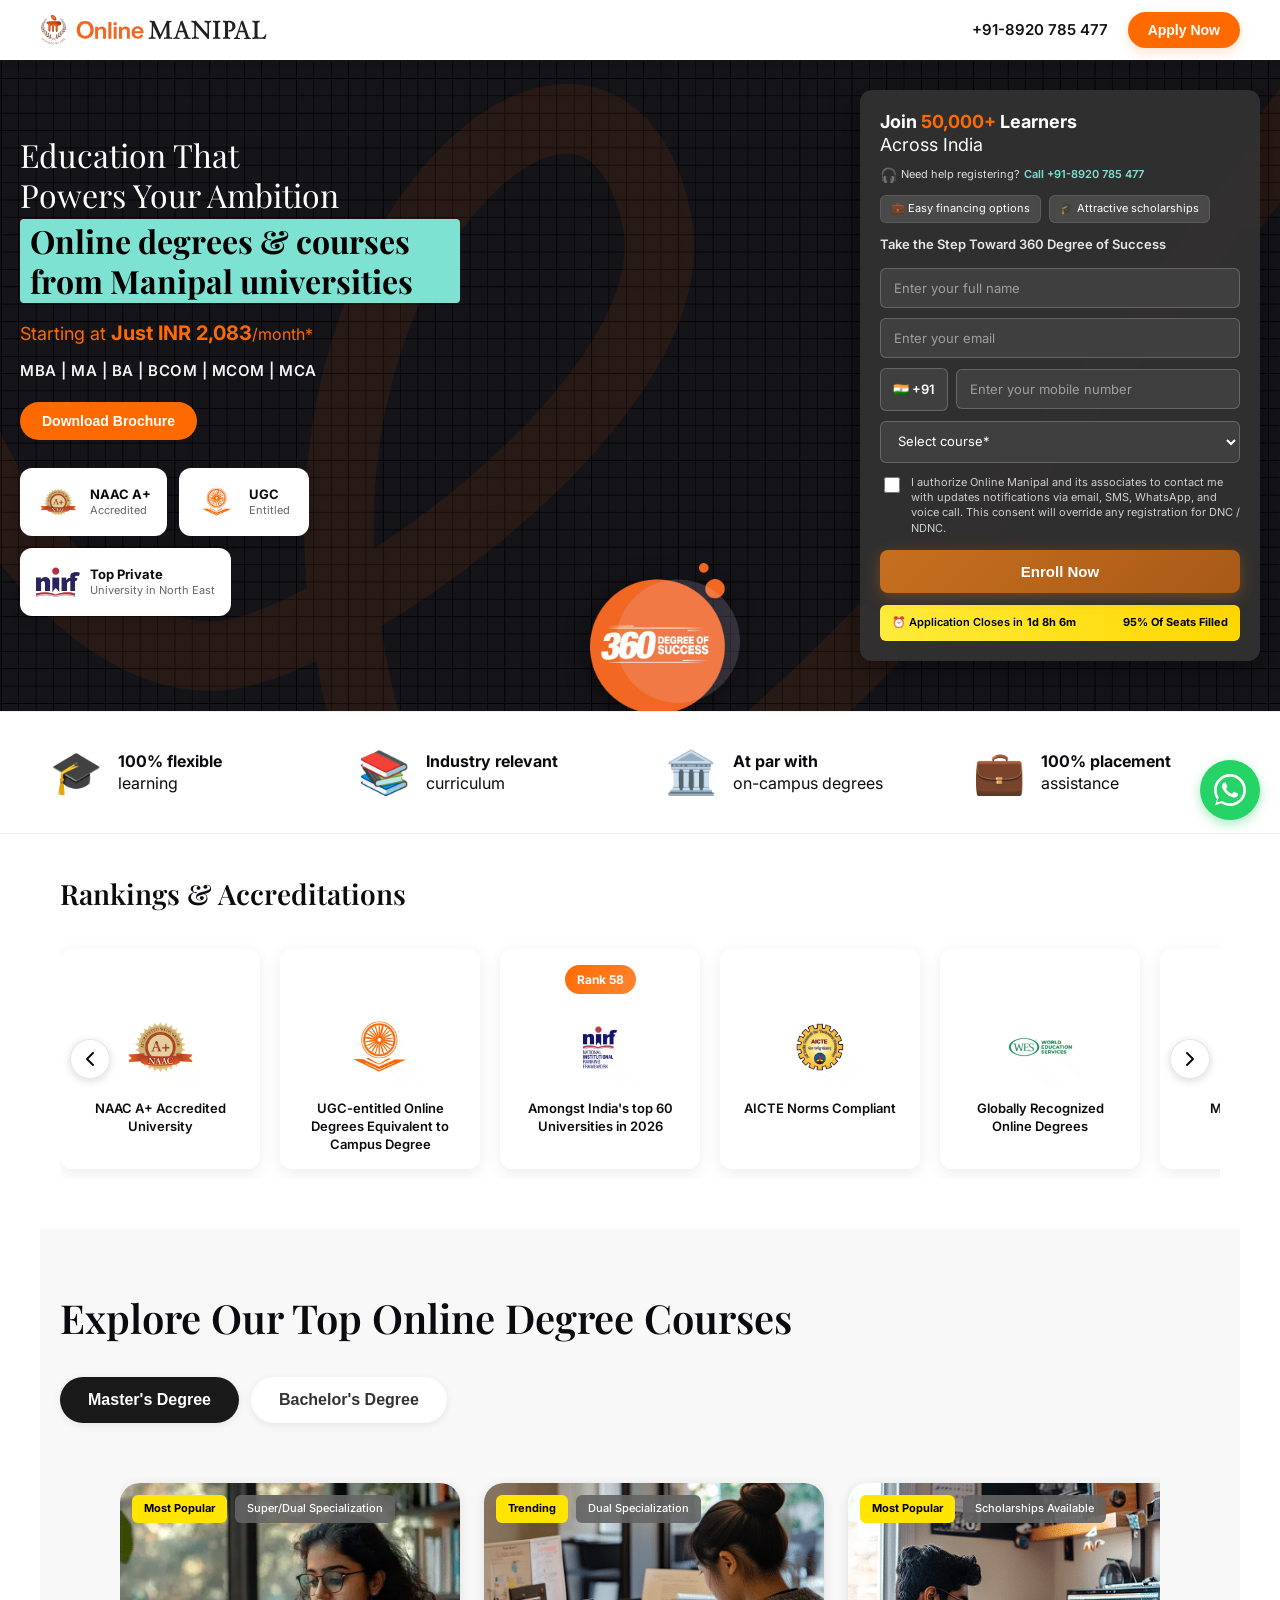
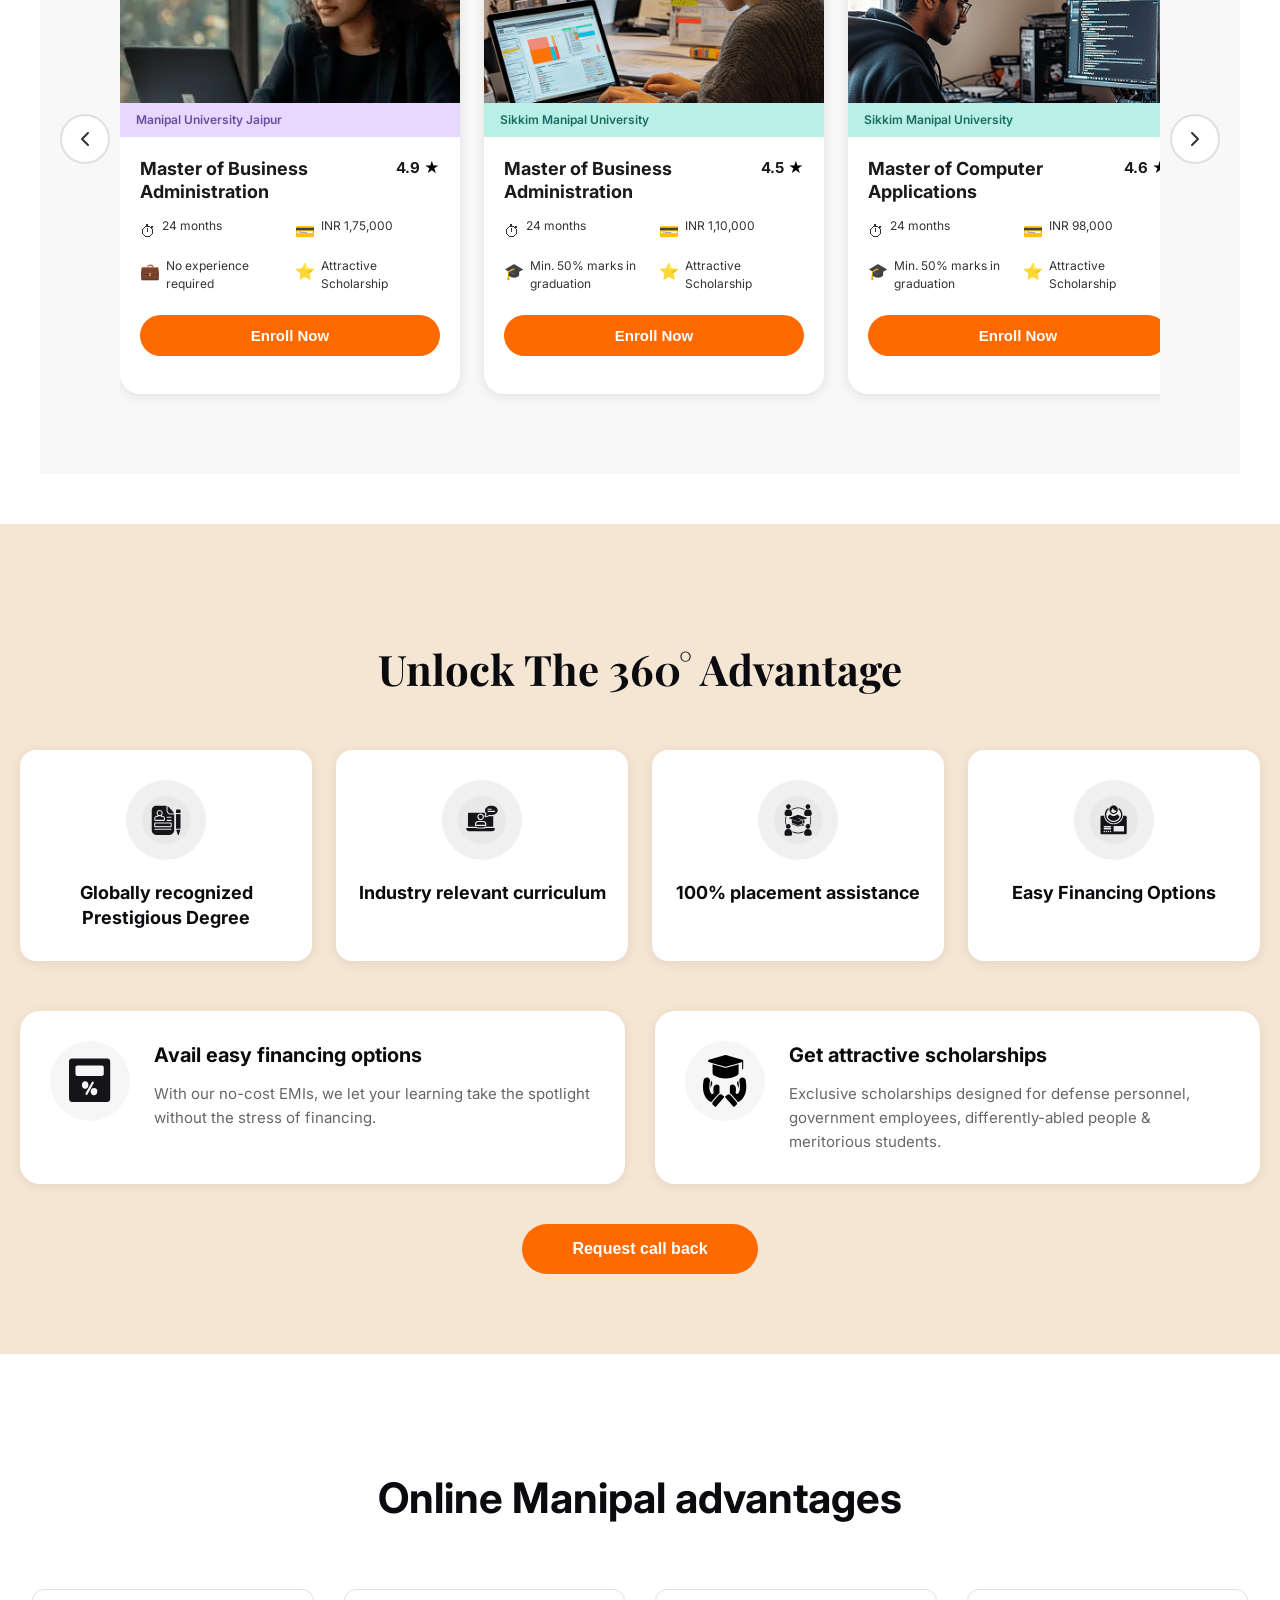
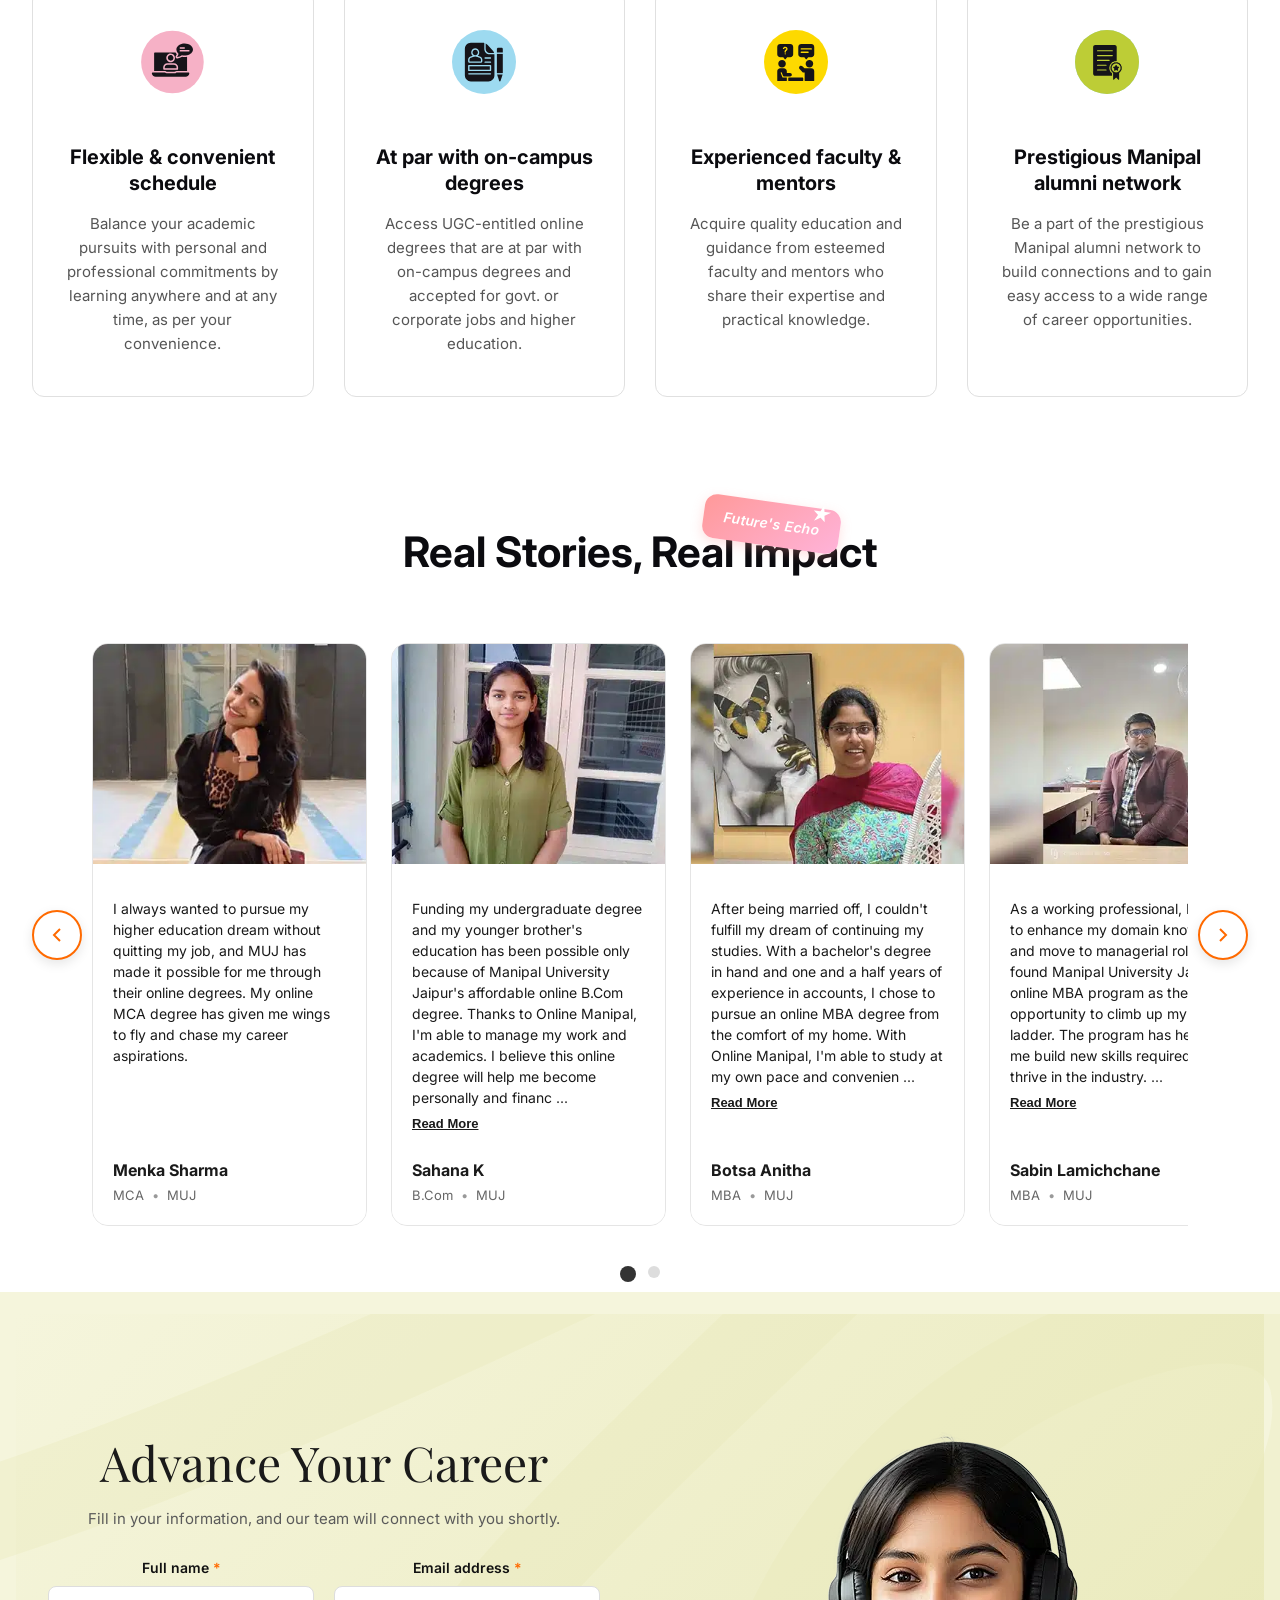
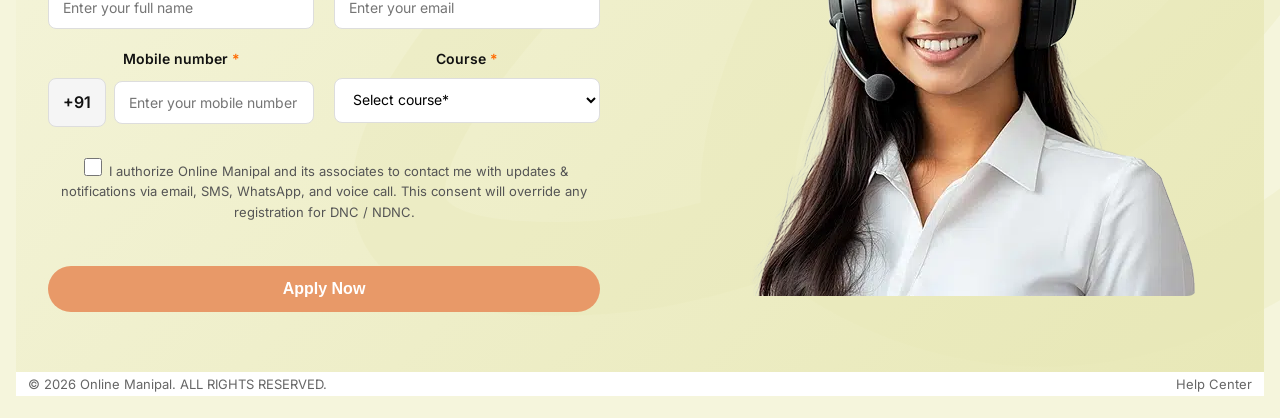
==== commit 8231be16: "changes" ====
--- a/index.html
+++ b/index.html
@@ -248,7 +248,7 @@
         </div>
 
         <div class="hero-center">
-          <img src="images/image.png" alt="Brand Ambassador" class="hero-person">
+          <!--<img src="images/image.png" alt="Brand Ambassador" class="hero-person">-->
           <div class="degree-360">
             <img src="images/360.png" alt="360 Degree of Success">
           </div>
--- a/styles.css
+++ b/styles.css
@@ -748,155 +748,6 @@
   min-height: 50px;
 }
 
-/* Rankings Tabs and Scrollable Layout */
-.rankings-tabs {
-  display: flex;
-  gap: 12px;
-  margin-bottom: 32px;
-  justify-content: center;
-  flex-wrap: wrap;
-}
-
-.ranking-tab-btn {
-  background: white;
-  color: var(--dark);
-  border: 2px solid #e0e0e0;
-  border-radius: 24px;
-  padding: 12px 24px;
-  font-size: 15px;
-  font-weight: 600;
-  cursor: pointer;
-  transition: all 0.3s ease;
-}
-
-.ranking-tab-btn:hover {
-  border-color: var(--accent);
-  color: var(--accent);
-  transform: translateY(-2px);
-}
-
-.ranking-tab-btn.active {
-  background: linear-gradient(135deg, var(--accent) 0%, #ff8534 100%);
-  color: white;
-  border-color: var(--accent);
-}
-
-.ranking-tab-content {
-  display: none;
-}
-
-.ranking-tab-content.active {
-  display: block;
-}
-
-.rankings-scroll-container {
-  position: relative;
-  padding: 0 50px;
-}
-
-.rankings-grid-scroll {
-  display: flex;
-  gap: 20px;
-  overflow-x: auto;
-  scroll-behavior: smooth;
-  scrollbar-width: none;
-  padding: 20px 0;
-}
-
-.rankings-grid-scroll::-webkit-scrollbar {
-  display: none;
-}
-
-.ranking-card-scroll {
-  min-width: 240px;
-  background: white;
-  border-radius: 16px;
-  padding: 20px;
-  box-shadow: 0 4px 16px rgba(0, 0, 0, 0.08);
-  display: flex;
-  flex-direction: column;
-  gap: 16px;
-  transition: all 0.3s ease;
-}
-
-.ranking-card-scroll:hover {
-  transform: translateY(-4px);
-  box-shadow: 0 8px 24px rgba(0, 0, 0, 0.12);
-}
-
-.rank-badge-top {
-  background: linear-gradient(135deg, var(--accent) 0%, #ff8534 100%);
-  color: white;
-  padding: 8px 16px;
-  border-radius: 20px;
-  font-size: 14px;
-  font-weight: 700;
-  text-align: center;
-  min-height: 36px;
-  display: flex;
-  align-items: center;
-  justify-content: center;
-}
-
-.ranking-img {
-  display: flex;
-  align-items: center;
-  justify-content: center;
-  min-height: 100px;
-}
-
-.ranking-img img {
-  max-width: 100%;
-  height: auto;
-  max-height: 100px;
-  object-fit: contain;
-}
-
-.ranking-desc {
-  font-size: 14px;
-  font-weight: 500;
-  color: #555;
-  text-align: center;
-  line-height: 1.5;
-  min-height: 60px;
-}
-
-.ranking-scroll-btn {
-  position: absolute;
-  top: 50%;
-  transform: translateY(-50%);
-  background: white;
-  border: 2px solid var(--accent);
-  color: var(--accent);
-  border-radius: 50%;
-  width: 44px;
-  height: 44px;
-  display: flex;
-  align-items: center;
-  justify-content: center;
-  cursor: pointer;
-  font-size: 24px;
-  font-weight: bold;
-  z-index: 10;
-  transition: all 0.3s ease;
-  box-shadow: 0 4px 12px rgba(0, 0, 0, 0.1);
-}
-
-.ranking-scroll-btn:hover {
-  background: var(--accent);
-  color: white;
-  transform: translateY(-50%) scale(1.1);
-  box-shadow: 0 6px 16px rgba(0, 0, 0, 0.15);
-}
-
-.ranking-scroll-btn.left {
-  left: 0;
-}
-
-.ranking-scroll-btn.right {
-  right: 0;
-}
-
 /* Courses */
 .courses-section {
   max-width: var(--max-width);
@@ -1875,70 +1726,6 @@
   box-shadow: 0 8px 40px rgba(0, 0, 0, 0.2);
   position: relative;
   animation: slideDown 0.3s ease;
-}
-
-/* Modal Overlay for BCom page */
-.modal-overlay {
-  display: none;
-  position: fixed;
-  z-index: 1000;
-  left: 0;
-  top: 0;
-  width: 100%;
-  height: 100%;
-  overflow: auto;
-  background-color: rgba(0, 0, 0, 0.6);
-  animation: fadeIn 0.3s ease;
-  align-items: center;
-  justify-content: center;
-}
-
-.modal-overlay[style*="display: flex"] {
-  display: flex !important;
-}
-
-.modal-container {
-  background-color: #fff;
-  margin: auto;
-  padding: 0;
-  border-radius: 16px;
-  width: 90%;
-  max-width: 500px;
-  box-shadow: 0 8px 40px rgba(0, 0, 0, 0.2);
-  position: relative;
-  animation: slideDown 0.3s ease;
-}
-
-.modal-header {
-  padding: 25px 30px;
-  border-bottom: 1px solid #eee;
-  display: flex;
-  align-items: center;
-  justify-content: space-between;
-}
-
-.modal-header h3 {
-  margin: 0;
-  font-size: 22px;
-  color: var(--dark);
-  font-weight: 700;
-}
-
-.close-modal {
-  color: #999;
-  font-size: 32px;
-  font-weight: 300;
-  cursor: pointer;
-  transition: color 0.2s;
-  line-height: 1;
-}
-
-.close-modal:hover {
-  color: #333;
-}
-
-.modal-container form {
-  padding: 30px;
 }
 
 .apply-modal-title {
@@ -2297,15 +2084,6 @@
   .rank-card-title{font-size:12px;}
   .rankings-slider{overflow-x:auto; -webkit-overflow-scrolling:touch;}
   
-  /* New Rankings Tabs mobile */
-  .rankings-tabs{gap:8px; padding:0 10px;}
-  .ranking-tab-btn{padding:10px 16px; font-size:13px;}
-  .rankings-scroll-container{padding:0 40px;}
-  .ranking-scroll-btn{width:36px; height:36px; font-size:20px;}
-  .ranking-card-scroll{min-width:200px; padding:16px;}
-  .rank-badge-top{font-size:12px; padding:6px 12px;}
-  .ranking-desc{font-size:13px; min-height:auto;}
-  
   /* Courses mobile - smaller cards */
   .course{min-width:220px}
   .courses-grid{grid-template-columns:1fr;}
@@ -2427,22 +2205,20 @@
   }
   
   /* Improved scrolling for horizontal sections */
-  .badges-container, .rankings-slider, .courses-container, .rankings-grid-scroll{
+  .badges-container, .rankings-slider, .courses-container{
     scrollbar-width:thin;
     scrollbar-color:#ff6a00 transparent;
   }
   
   .badges-container::-webkit-scrollbar, 
   .rankings-slider::-webkit-scrollbar, 
-  .courses-container::-webkit-scrollbar,
-  .rankings-grid-scroll::-webkit-scrollbar{
+  .courses-container::-webkit-scrollbar{
     height:4px;
   }
   
   .badges-container::-webkit-scrollbar-thumb, 
   .rankings-slider::-webkit-scrollbar-thumb, 
-  .courses-container::-webkit-scrollbar-thumb,
-  .rankings-grid-scroll::-webkit-scrollbar-thumb{
+  .courses-container::-webkit-scrollbar-thumb{
     background:#ff6a00;
     border-radius:4px;
   }
@@ -2548,17 +2324,6 @@
   .rank-card-img img{max-height:50px;}
   .rank-card-title{font-size:11px;}
   
-  /* New Rankings Tabs extra small */
-  .rankings-tabs{flex-direction:column; gap:6px; padding:0 5px;}
-  .ranking-tab-btn{padding:8px 12px; font-size:12px; width:100%;}
-  .rankings-scroll-container{padding:0 30px;}
-  .ranking-scroll-btn{width:32px; height:32px; font-size:18px;}
-  .ranking-card-scroll{min-width:170px; padding:12px;}
-  .rank-badge-top{font-size:11px; padding:5px 10px;}
-  .ranking-img{min-height:80px;}
-  .ranking-img img{max-height:80px;}
-  .ranking-desc{font-size:12px;}
-  
   /* Courses extra small */
   .courses-container{padding:0 20px;}
   .course-nav-btn{width:36px; height:36px; font-size:18px;}
--- a/styles.css
+++ b/styles.css
@@ -748,155 +748,6 @@
   min-height: 50px;
 }
 
-/* Rankings Tabs and Scrollable Layout */
-.rankings-tabs {
-  display: flex;
-  gap: 12px;
-  margin-bottom: 32px;
-  justify-content: center;
-  flex-wrap: wrap;
-}
-
-.ranking-tab-btn {
-  background: white;
-  color: var(--dark);
-  border: 2px solid #e0e0e0;
-  border-radius: 24px;
-  padding: 12px 24px;
-  font-size: 15px;
-  font-weight: 600;
-  cursor: pointer;
-  transition: all 0.3s ease;
-}
-
-.ranking-tab-btn:hover {
-  border-color: var(--accent);
-  color: var(--accent);
-  transform: translateY(-2px);
-}
-
-.ranking-tab-btn.active {
-  background: linear-gradient(135deg, var(--accent) 0%, #ff8534 100%);
-  color: white;
-  border-color: var(--accent);
-}
-
-.ranking-tab-content {
-  display: none;
-}
-
-.ranking-tab-content.active {
-  display: block;
-}
-
-.rankings-scroll-container {
-  position: relative;
-  padding: 0 50px;
-}
-
-.rankings-grid-scroll {
-  display: flex;
-  gap: 20px;
-  overflow-x: auto;
-  scroll-behavior: smooth;
-  scrollbar-width: none;
-  padding: 20px 0;
-}
-
-.rankings-grid-scroll::-webkit-scrollbar {
-  display: none;
-}
-
-.ranking-card-scroll {
-  min-width: 240px;
-  background: white;
-  border-radius: 16px;
-  padding: 20px;
-  box-shadow: 0 4px 16px rgba(0, 0, 0, 0.08);
-  display: flex;
-  flex-direction: column;
-  gap: 16px;
-  transition: all 0.3s ease;
-}
-
-.ranking-card-scroll:hover {
-  transform: translateY(-4px);
-  box-shadow: 0 8px 24px rgba(0, 0, 0, 0.12);
-}
-
-.rank-badge-top {
-  background: linear-gradient(135deg, var(--accent) 0%, #ff8534 100%);
-  color: white;
-  padding: 8px 16px;
-  border-radius: 20px;
-  font-size: 14px;
-  font-weight: 700;
-  text-align: center;
-  min-height: 36px;
-  display: flex;
-  align-items: center;
-  justify-content: center;
-}
-
-.ranking-img {
-  display: flex;
-  align-items: center;
-  justify-content: center;
-  min-height: 100px;
-}
-
-.ranking-img img {
-  max-width: 100%;
-  height: auto;
-  max-height: 100px;
-  object-fit: contain;
-}
-
-.ranking-desc {
-  font-size: 14px;
-  font-weight: 500;
-  color: #555;
-  text-align: center;
-  line-height: 1.5;
-  min-height: 60px;
-}
-
-.ranking-scroll-btn {
-  position: absolute;
-  top: 50%;
-  transform: translateY(-50%);
-  background: white;
-  border: 2px solid var(--accent);
-  color: var(--accent);
-  border-radius: 50%;
-  width: 44px;
-  height: 44px;
-  display: flex;
-  align-items: center;
-  justify-content: center;
-  cursor: pointer;
-  font-size: 24px;
-  font-weight: bold;
-  z-index: 10;
-  transition: all 0.3s ease;
-  box-shadow: 0 4px 12px rgba(0, 0, 0, 0.1);
-}
-
-.ranking-scroll-btn:hover {
-  background: var(--accent);
-  color: white;
-  transform: translateY(-50%) scale(1.1);
-  box-shadow: 0 6px 16px rgba(0, 0, 0, 0.15);
-}
-
-.ranking-scroll-btn.left {
-  left: 0;
-}
-
-.ranking-scroll-btn.right {
-  right: 0;
-}
-
 /* Courses */
 .courses-section {
   max-width: var(--max-width);
@@ -1875,70 +1726,6 @@
   box-shadow: 0 8px 40px rgba(0, 0, 0, 0.2);
   position: relative;
   animation: slideDown 0.3s ease;
-}
-
-/* Modal Overlay for BCom page */
-.modal-overlay {
-  display: none;
-  position: fixed;
-  z-index: 1000;
-  left: 0;
-  top: 0;
-  width: 100%;
-  height: 100%;
-  overflow: auto;
-  background-color: rgba(0, 0, 0, 0.6);
-  animation: fadeIn 0.3s ease;
-  align-items: center;
-  justify-content: center;
-}
-
-.modal-overlay[style*="display: flex"] {
-  display: flex !important;
-}
-
-.modal-container {
-  background-color: #fff;
-  margin: auto;
-  padding: 0;
-  border-radius: 16px;
-  width: 90%;
-  max-width: 500px;
-  box-shadow: 0 8px 40px rgba(0, 0, 0, 0.2);
-  position: relative;
-  animation: slideDown 0.3s ease;
-}
-
-.modal-header {
-  padding: 25px 30px;
-  border-bottom: 1px solid #eee;
-  display: flex;
-  align-items: center;
-  justify-content: space-between;
-}
-
-.modal-header h3 {
-  margin: 0;
-  font-size: 22px;
-  color: var(--dark);
-  font-weight: 700;
-}
-
-.close-modal {
-  color: #999;
-  font-size: 32px;
-  font-weight: 300;
-  cursor: pointer;
-  transition: color 0.2s;
-  line-height: 1;
-}
-
-.close-modal:hover {
-  color: #333;
-}
-
-.modal-container form {
-  padding: 30px;
 }
 
 .apply-modal-title {
@@ -2297,15 +2084,6 @@
   .rank-card-title{font-size:12px;}
   .rankings-slider{overflow-x:auto; -webkit-overflow-scrolling:touch;}
   
-  /* New Rankings Tabs mobile */
-  .rankings-tabs{gap:8px; padding:0 10px;}
-  .ranking-tab-btn{padding:10px 16px; font-size:13px;}
-  .rankings-scroll-container{padding:0 40px;}
-  .ranking-scroll-btn{width:36px; height:36px; font-size:20px;}
-  .ranking-card-scroll{min-width:200px; padding:16px;}
-  .rank-badge-top{font-size:12px; padding:6px 12px;}
-  .ranking-desc{font-size:13px; min-height:auto;}
-  
   /* Courses mobile - smaller cards */
   .course{min-width:220px}
   .courses-grid{grid-template-columns:1fr;}
@@ -2427,22 +2205,20 @@
   }
   
   /* Improved scrolling for horizontal sections */
-  .badges-container, .rankings-slider, .courses-container, .rankings-grid-scroll{
+  .badges-container, .rankings-slider, .courses-container{
     scrollbar-width:thin;
     scrollbar-color:#ff6a00 transparent;
   }
   
   .badges-container::-webkit-scrollbar, 
   .rankings-slider::-webkit-scrollbar, 
-  .courses-container::-webkit-scrollbar,
-  .rankings-grid-scroll::-webkit-scrollbar{
+  .courses-container::-webkit-scrollbar{
     height:4px;
   }
   
   .badges-container::-webkit-scrollbar-thumb, 
   .rankings-slider::-webkit-scrollbar-thumb, 
-  .courses-container::-webkit-scrollbar-thumb,
-  .rankings-grid-scroll::-webkit-scrollbar-thumb{
+  .courses-container::-webkit-scrollbar-thumb{
     background:#ff6a00;
     border-radius:4px;
   }
@@ -2548,17 +2324,6 @@
   .rank-card-img img{max-height:50px;}
   .rank-card-title{font-size:11px;}
   
-  /* New Rankings Tabs extra small */
-  .rankings-tabs{flex-direction:column; gap:6px; padding:0 5px;}
-  .ranking-tab-btn{padding:8px 12px; font-size:12px; width:100%;}
-  .rankings-scroll-container{padding:0 30px;}
-  .ranking-scroll-btn{width:32px; height:32px; font-size:18px;}
-  .ranking-card-scroll{min-width:170px; padding:12px;}
-  .rank-badge-top{font-size:11px; padding:5px 10px;}
-  .ranking-img{min-height:80px;}
-  .ranking-img img{max-height:80px;}
-  .ranking-desc{font-size:12px;}
-  
   /* Courses extra small */
   .courses-container{padding:0 20px;}
   .course-nav-btn{width:36px; height:36px; font-size:18px;}
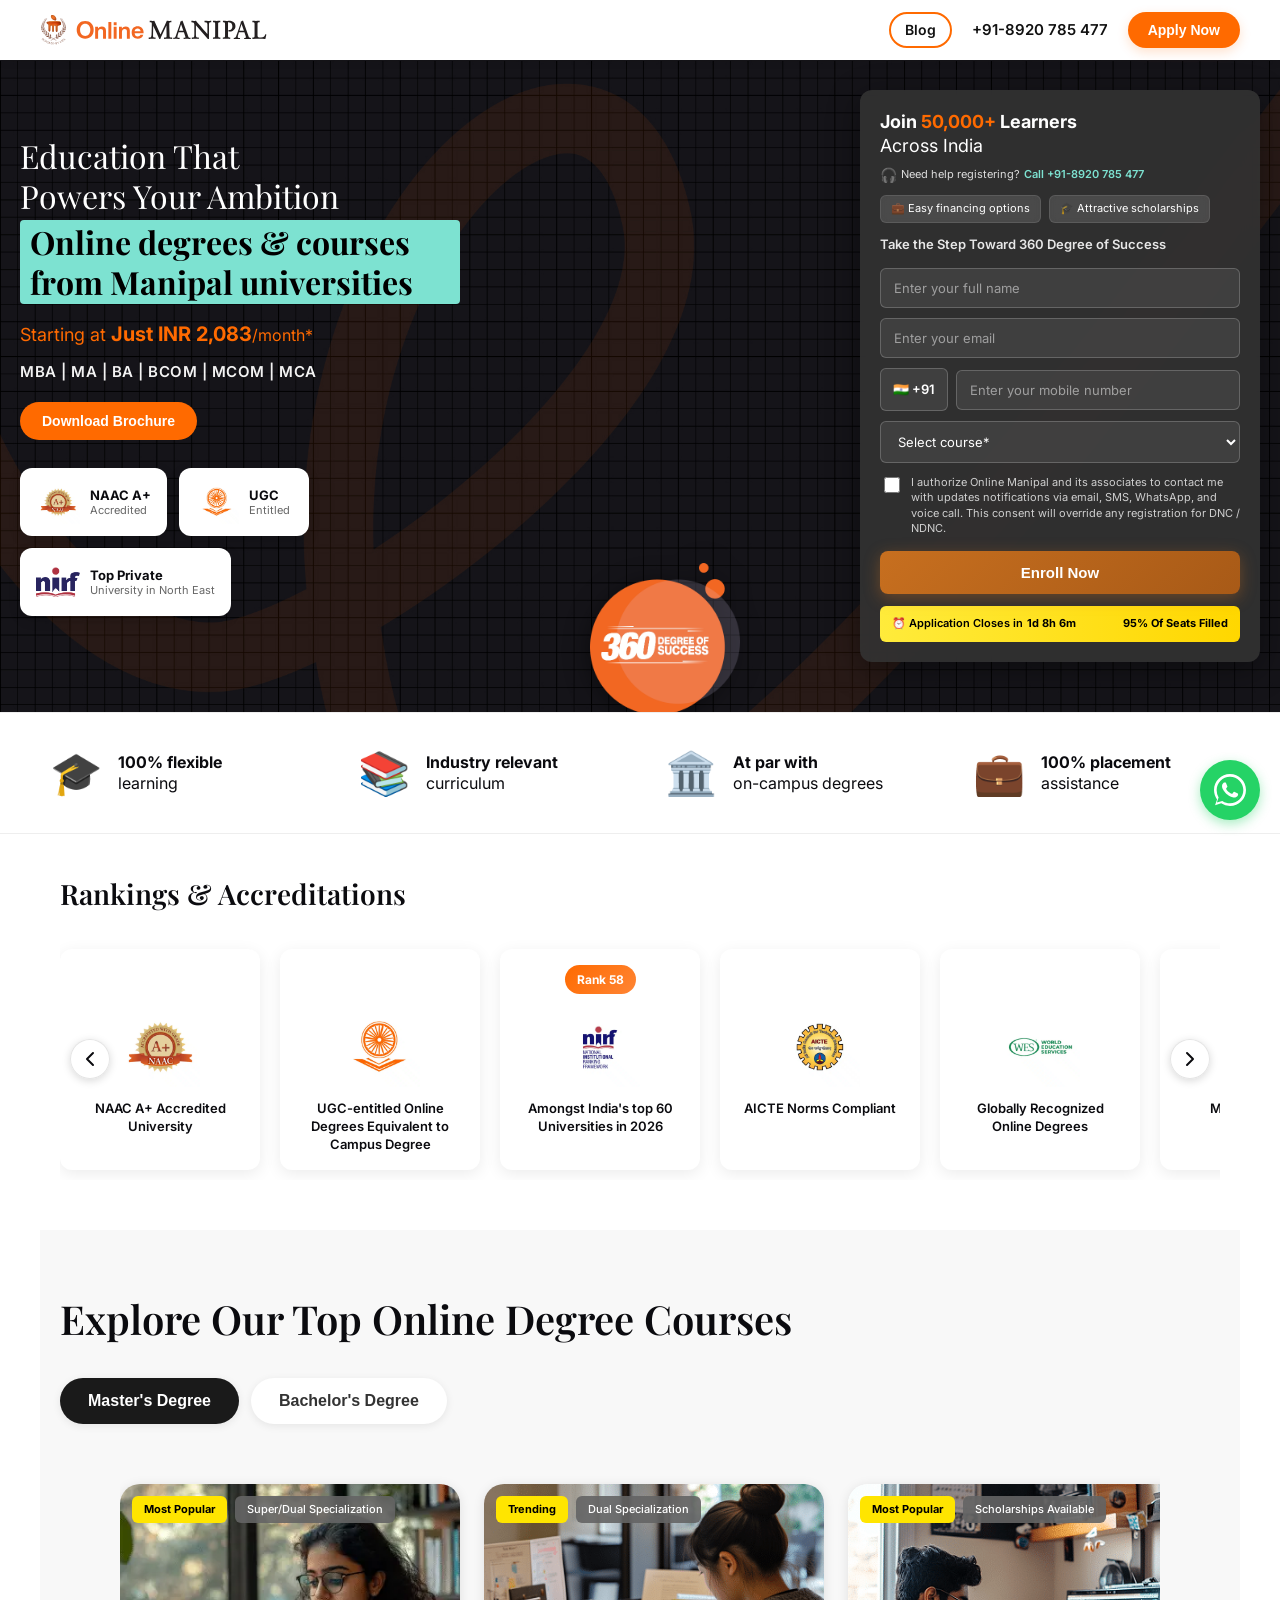
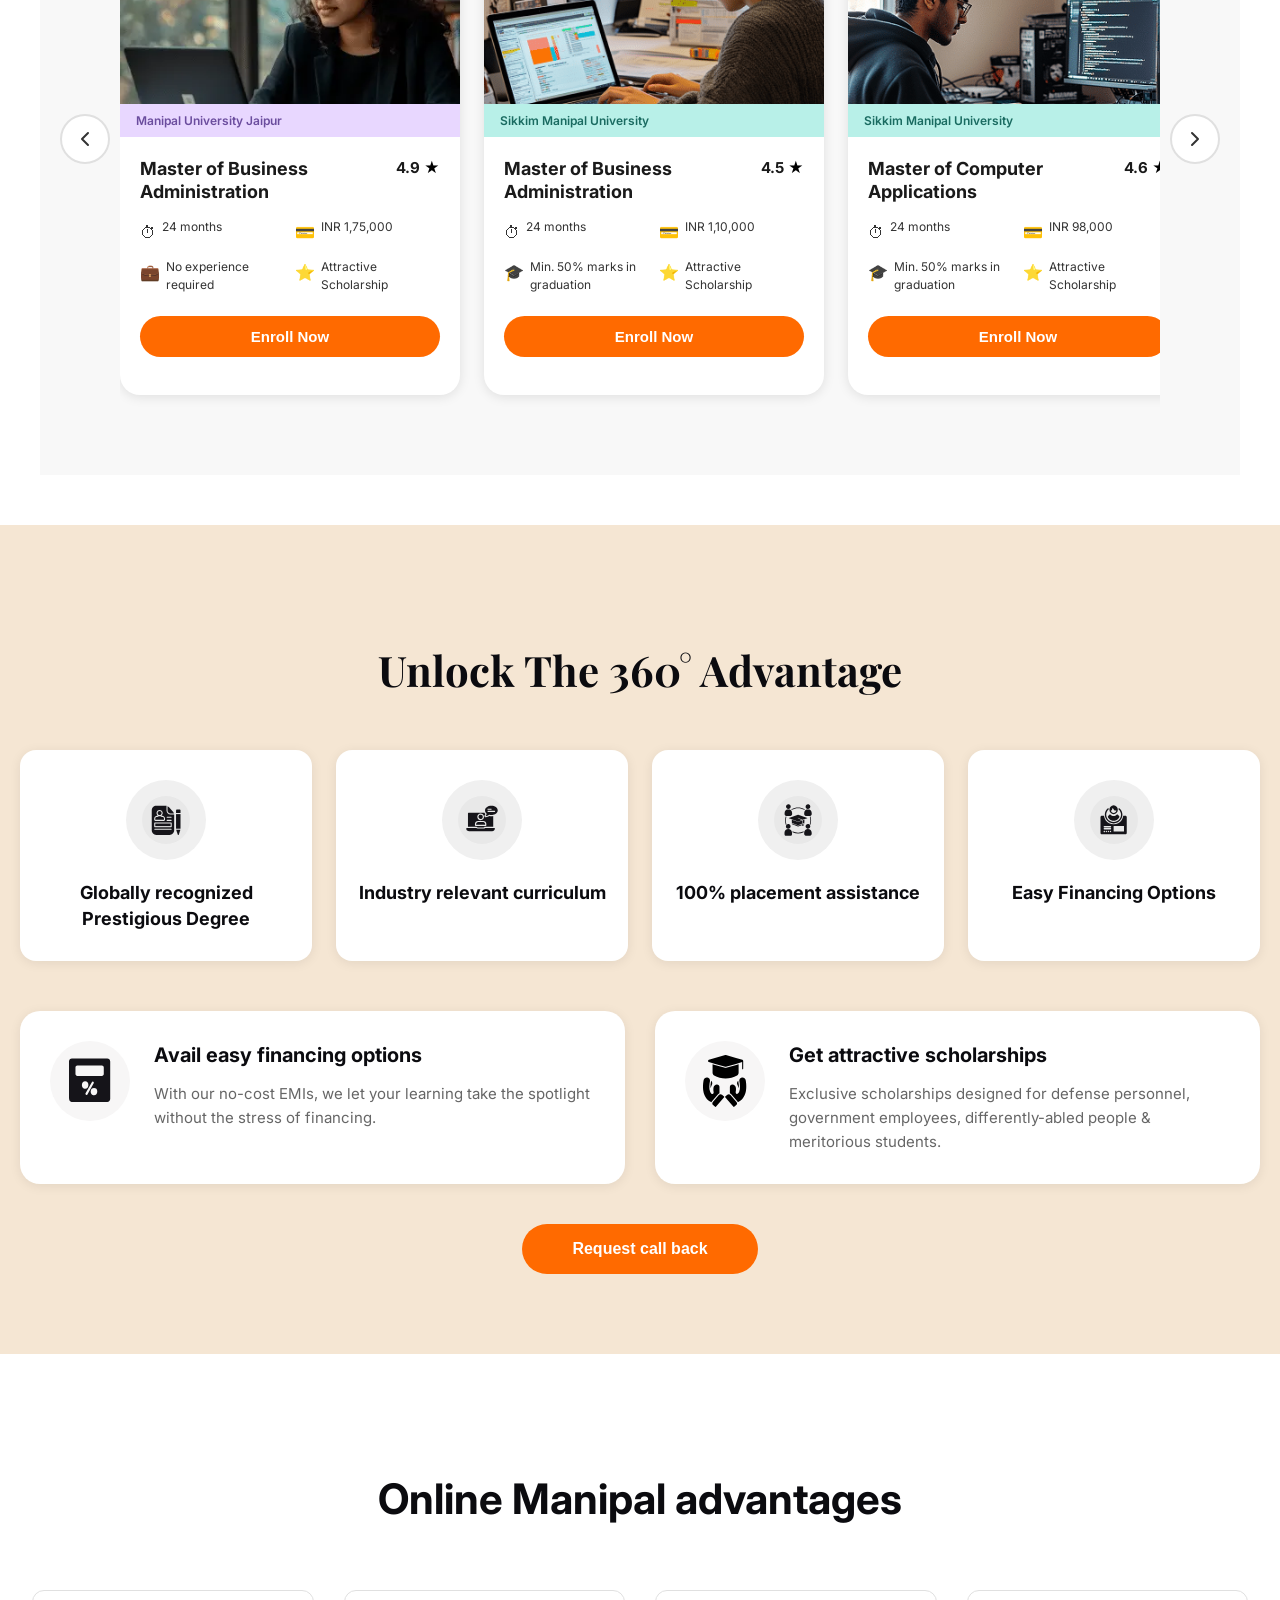
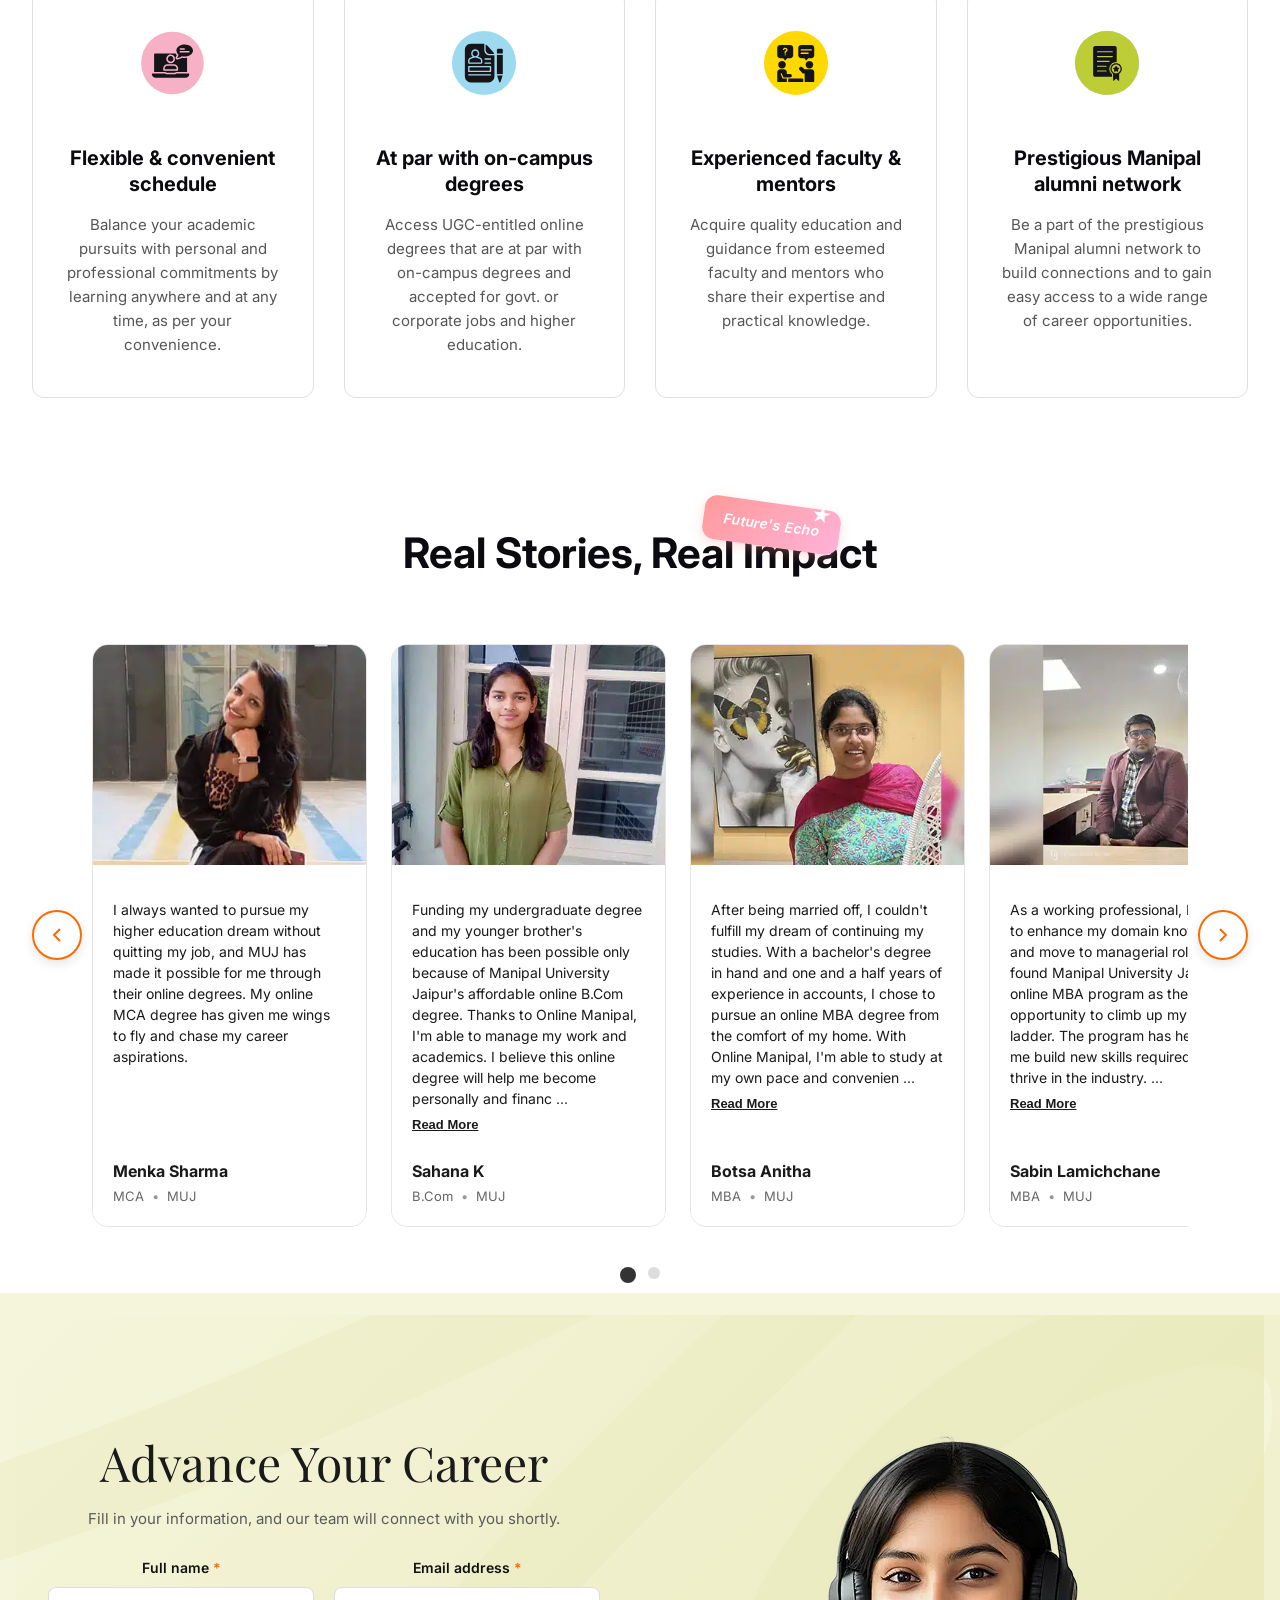
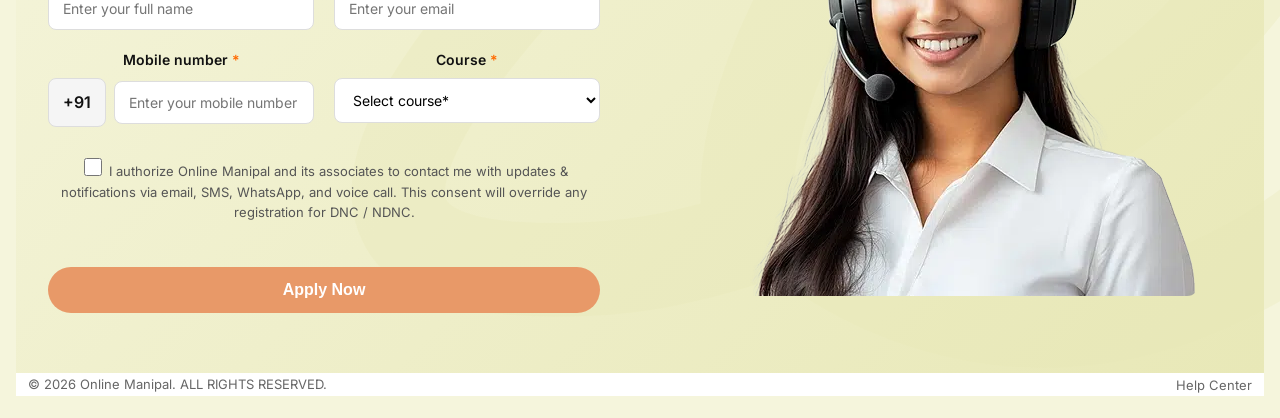
==== commit ee210c77: "blogs" ====
--- a/index.html
+++ b/index.html
@@ -205,6 +205,7 @@
         <img src="images/OM_Logo.svg" alt="Online Manipal logo" class="main-logo">
       </div>
       <div class="contact">
+        <a href="/blog" class="blog-nav-link">Blog</a>
         <span class="phone-number">+91-8920 785 477</span>
         <button class="apply-btn" onclick="openApplyNowModal()">Apply Now</button>
       </div>
--- a/styles.css
+++ b/styles.css
@@ -79,6 +79,20 @@
   background:#e55f00;
   transform: translateY(-1px);
   box-shadow:0 6px 16px rgba(255,106,0,0.3);
+}
+.blog-nav-link{
+  font-weight:600;
+  font-size:14px;
+  color:#111;
+  text-decoration:none;
+  padding:6px 14px;
+  border-radius:20px;
+  border:2px solid var(--accent);
+  transition: all 0.3s ease;
+}
+.blog-nav-link:hover{
+  background:var(--accent);
+  color:#fff;
 }
 
 /* HERO LAYOUT */
@@ -748,6 +762,155 @@
   min-height: 50px;
 }
 
+/* Rankings Tabs and Scrollable Layout */
+.rankings-tabs {
+  display: flex;
+  gap: 12px;
+  margin-bottom: 32px;
+  justify-content: center;
+  flex-wrap: wrap;
+}
+
+.ranking-tab-btn {
+  background: white;
+  color: var(--dark);
+  border: 2px solid #e0e0e0;
+  border-radius: 24px;
+  padding: 12px 24px;
+  font-size: 15px;
+  font-weight: 600;
+  cursor: pointer;
+  transition: all 0.3s ease;
+}
+
+.ranking-tab-btn:hover {
+  border-color: var(--accent);
+  color: var(--accent);
+  transform: translateY(-2px);
+}
+
+.ranking-tab-btn.active {
+  background: linear-gradient(135deg, var(--accent) 0%, #ff8534 100%);
+  color: white;
+  border-color: var(--accent);
+}
+
+.ranking-tab-content {
+  display: none;
+}
+
+.ranking-tab-content.active {
+  display: block;
+}
+
+.rankings-scroll-container {
+  position: relative;
+  padding: 0 50px;
+}
+
+.rankings-grid-scroll {
+  display: flex;
+  gap: 20px;
+  overflow-x: auto;
+  scroll-behavior: smooth;
+  scrollbar-width: none;
+  padding: 20px 0;
+}
+
+.rankings-grid-scroll::-webkit-scrollbar {
+  display: none;
+}
+
+.ranking-card-scroll {
+  min-width: 240px;
+  background: white;
+  border-radius: 16px;
+  padding: 20px;
+  box-shadow: 0 4px 16px rgba(0, 0, 0, 0.08);
+  display: flex;
+  flex-direction: column;
+  gap: 16px;
+  transition: all 0.3s ease;
+}
+
+.ranking-card-scroll:hover {
+  transform: translateY(-4px);
+  box-shadow: 0 8px 24px rgba(0, 0, 0, 0.12);
+}
+
+.rank-badge-top {
+  background: linear-gradient(135deg, var(--accent) 0%, #ff8534 100%);
+  color: white;
+  padding: 8px 16px;
+  border-radius: 20px;
+  font-size: 14px;
+  font-weight: 700;
+  text-align: center;
+  min-height: 36px;
+  display: flex;
+  align-items: center;
+  justify-content: center;
+}
+
+.ranking-img {
+  display: flex;
+  align-items: center;
+  justify-content: center;
+  min-height: 100px;
+}
+
+.ranking-img img {
+  max-width: 100%;
+  height: auto;
+  max-height: 100px;
+  object-fit: contain;
+}
+
+.ranking-desc {
+  font-size: 14px;
+  font-weight: 500;
+  color: #555;
+  text-align: center;
+  line-height: 1.5;
+  min-height: 60px;
+}
+
+.ranking-scroll-btn {
+  position: absolute;
+  top: 50%;
+  transform: translateY(-50%);
+  background: white;
+  border: 2px solid var(--accent);
+  color: var(--accent);
+  border-radius: 50%;
+  width: 44px;
+  height: 44px;
+  display: flex;
+  align-items: center;
+  justify-content: center;
+  cursor: pointer;
+  font-size: 24px;
+  font-weight: bold;
+  z-index: 10;
+  transition: all 0.3s ease;
+  box-shadow: 0 4px 12px rgba(0, 0, 0, 0.1);
+}
+
+.ranking-scroll-btn:hover {
+  background: var(--accent);
+  color: white;
+  transform: translateY(-50%) scale(1.1);
+  box-shadow: 0 6px 16px rgba(0, 0, 0, 0.15);
+}
+
+.ranking-scroll-btn.left {
+  left: 0;
+}
+
+.ranking-scroll-btn.right {
+  right: 0;
+}
+
 /* Courses */
 .courses-section {
   max-width: var(--max-width);
@@ -1726,6 +1889,70 @@
   box-shadow: 0 8px 40px rgba(0, 0, 0, 0.2);
   position: relative;
   animation: slideDown 0.3s ease;
+}
+
+/* Modal Overlay for BCom page */
+.modal-overlay {
+  display: none;
+  position: fixed;
+  z-index: 1000;
+  left: 0;
+  top: 0;
+  width: 100%;
+  height: 100%;
+  overflow: auto;
+  background-color: rgba(0, 0, 0, 0.6);
+  animation: fadeIn 0.3s ease;
+  align-items: center;
+  justify-content: center;
+}
+
+.modal-overlay[style*="display: flex"] {
+  display: flex !important;
+}
+
+.modal-container {
+  background-color: #fff;
+  margin: auto;
+  padding: 0;
+  border-radius: 16px;
+  width: 90%;
+  max-width: 500px;
+  box-shadow: 0 8px 40px rgba(0, 0, 0, 0.2);
+  position: relative;
+  animation: slideDown 0.3s ease;
+}
+
+.modal-header {
+  padding: 25px 30px;
+  border-bottom: 1px solid #eee;
+  display: flex;
+  align-items: center;
+  justify-content: space-between;
+}
+
+.modal-header h3 {
+  margin: 0;
+  font-size: 22px;
+  color: var(--dark);
+  font-weight: 700;
+}
+
+.close-modal {
+  color: #999;
+  font-size: 32px;
+  font-weight: 300;
+  cursor: pointer;
+  transition: color 0.2s;
+  line-height: 1;
+}
+
+.close-modal:hover {
+  color: #333;
+}
+
+.modal-container form {
+  padding: 30px;
 }
 
 .apply-modal-title {
@@ -2084,6 +2311,15 @@
   .rank-card-title{font-size:12px;}
   .rankings-slider{overflow-x:auto; -webkit-overflow-scrolling:touch;}
   
+  /* New Rankings Tabs mobile */
+  .rankings-tabs{gap:8px; padding:0 10px;}
+  .ranking-tab-btn{padding:10px 16px; font-size:13px;}
+  .rankings-scroll-container{padding:0 40px;}
+  .ranking-scroll-btn{width:36px; height:36px; font-size:20px;}
+  .ranking-card-scroll{min-width:200px; padding:16px;}
+  .rank-badge-top{font-size:12px; padding:6px 12px;}
+  .ranking-desc{font-size:13px; min-height:auto;}
+  
   /* Courses mobile - smaller cards */
   .course{min-width:220px}
   .courses-grid{grid-template-columns:1fr;}
@@ -2205,20 +2441,22 @@
   }
   
   /* Improved scrolling for horizontal sections */
-  .badges-container, .rankings-slider, .courses-container{
+  .badges-container, .rankings-slider, .courses-container, .rankings-grid-scroll{
     scrollbar-width:thin;
     scrollbar-color:#ff6a00 transparent;
   }
   
   .badges-container::-webkit-scrollbar, 
   .rankings-slider::-webkit-scrollbar, 
-  .courses-container::-webkit-scrollbar{
+  .courses-container::-webkit-scrollbar,
+  .rankings-grid-scroll::-webkit-scrollbar{
     height:4px;
   }
   
   .badges-container::-webkit-scrollbar-thumb, 
   .rankings-slider::-webkit-scrollbar-thumb, 
-  .courses-container::-webkit-scrollbar-thumb{
+  .courses-container::-webkit-scrollbar-thumb,
+  .rankings-grid-scroll::-webkit-scrollbar-thumb{
     background:#ff6a00;
     border-radius:4px;
   }
@@ -2324,6 +2562,17 @@
   .rank-card-img img{max-height:50px;}
   .rank-card-title{font-size:11px;}
   
+  /* New Rankings Tabs extra small */
+  .rankings-tabs{flex-direction:column; gap:6px; padding:0 5px;}
+  .ranking-tab-btn{padding:8px 12px; font-size:12px; width:100%;}
+  .rankings-scroll-container{padding:0 30px;}
+  .ranking-scroll-btn{width:32px; height:32px; font-size:18px;}
+  .ranking-card-scroll{min-width:170px; padding:12px;}
+  .rank-badge-top{font-size:11px; padding:5px 10px;}
+  .ranking-img{min-height:80px;}
+  .ranking-img img{max-height:80px;}
+  .ranking-desc{font-size:12px;}
+  
   /* Courses extra small */
   .courses-container{padding:0 20px;}
   .course-nav-btn{width:36px; height:36px; font-size:18px;}
--- a/styles.css
+++ b/styles.css
@@ -79,6 +79,20 @@
   background:#e55f00;
   transform: translateY(-1px);
   box-shadow:0 6px 16px rgba(255,106,0,0.3);
+}
+.blog-nav-link{
+  font-weight:600;
+  font-size:14px;
+  color:#111;
+  text-decoration:none;
+  padding:6px 14px;
+  border-radius:20px;
+  border:2px solid var(--accent);
+  transition: all 0.3s ease;
+}
+.blog-nav-link:hover{
+  background:var(--accent);
+  color:#fff;
 }
 
 /* HERO LAYOUT */
@@ -748,6 +762,155 @@
   min-height: 50px;
 }
 
+/* Rankings Tabs and Scrollable Layout */
+.rankings-tabs {
+  display: flex;
+  gap: 12px;
+  margin-bottom: 32px;
+  justify-content: center;
+  flex-wrap: wrap;
+}
+
+.ranking-tab-btn {
+  background: white;
+  color: var(--dark);
+  border: 2px solid #e0e0e0;
+  border-radius: 24px;
+  padding: 12px 24px;
+  font-size: 15px;
+  font-weight: 600;
+  cursor: pointer;
+  transition: all 0.3s ease;
+}
+
+.ranking-tab-btn:hover {
+  border-color: var(--accent);
+  color: var(--accent);
+  transform: translateY(-2px);
+}
+
+.ranking-tab-btn.active {
+  background: linear-gradient(135deg, var(--accent) 0%, #ff8534 100%);
+  color: white;
+  border-color: var(--accent);
+}
+
+.ranking-tab-content {
+  display: none;
+}
+
+.ranking-tab-content.active {
+  display: block;
+}
+
+.rankings-scroll-container {
+  position: relative;
+  padding: 0 50px;
+}
+
+.rankings-grid-scroll {
+  display: flex;
+  gap: 20px;
+  overflow-x: auto;
+  scroll-behavior: smooth;
+  scrollbar-width: none;
+  padding: 20px 0;
+}
+
+.rankings-grid-scroll::-webkit-scrollbar {
+  display: none;
+}
+
+.ranking-card-scroll {
+  min-width: 240px;
+  background: white;
+  border-radius: 16px;
+  padding: 20px;
+  box-shadow: 0 4px 16px rgba(0, 0, 0, 0.08);
+  display: flex;
+  flex-direction: column;
+  gap: 16px;
+  transition: all 0.3s ease;
+}
+
+.ranking-card-scroll:hover {
+  transform: translateY(-4px);
+  box-shadow: 0 8px 24px rgba(0, 0, 0, 0.12);
+}
+
+.rank-badge-top {
+  background: linear-gradient(135deg, var(--accent) 0%, #ff8534 100%);
+  color: white;
+  padding: 8px 16px;
+  border-radius: 20px;
+  font-size: 14px;
+  font-weight: 700;
+  text-align: center;
+  min-height: 36px;
+  display: flex;
+  align-items: center;
+  justify-content: center;
+}
+
+.ranking-img {
+  display: flex;
+  align-items: center;
+  justify-content: center;
+  min-height: 100px;
+}
+
+.ranking-img img {
+  max-width: 100%;
+  height: auto;
+  max-height: 100px;
+  object-fit: contain;
+}
+
+.ranking-desc {
+  font-size: 14px;
+  font-weight: 500;
+  color: #555;
+  text-align: center;
+  line-height: 1.5;
+  min-height: 60px;
+}
+
+.ranking-scroll-btn {
+  position: absolute;
+  top: 50%;
+  transform: translateY(-50%);
+  background: white;
+  border: 2px solid var(--accent);
+  color: var(--accent);
+  border-radius: 50%;
+  width: 44px;
+  height: 44px;
+  display: flex;
+  align-items: center;
+  justify-content: center;
+  cursor: pointer;
+  font-size: 24px;
+  font-weight: bold;
+  z-index: 10;
+  transition: all 0.3s ease;
+  box-shadow: 0 4px 12px rgba(0, 0, 0, 0.1);
+}
+
+.ranking-scroll-btn:hover {
+  background: var(--accent);
+  color: white;
+  transform: translateY(-50%) scale(1.1);
+  box-shadow: 0 6px 16px rgba(0, 0, 0, 0.15);
+}
+
+.ranking-scroll-btn.left {
+  left: 0;
+}
+
+.ranking-scroll-btn.right {
+  right: 0;
+}
+
 /* Courses */
 .courses-section {
   max-width: var(--max-width);
@@ -1726,6 +1889,70 @@
   box-shadow: 0 8px 40px rgba(0, 0, 0, 0.2);
   position: relative;
   animation: slideDown 0.3s ease;
+}
+
+/* Modal Overlay for BCom page */
+.modal-overlay {
+  display: none;
+  position: fixed;
+  z-index: 1000;
+  left: 0;
+  top: 0;
+  width: 100%;
+  height: 100%;
+  overflow: auto;
+  background-color: rgba(0, 0, 0, 0.6);
+  animation: fadeIn 0.3s ease;
+  align-items: center;
+  justify-content: center;
+}
+
+.modal-overlay[style*="display: flex"] {
+  display: flex !important;
+}
+
+.modal-container {
+  background-color: #fff;
+  margin: auto;
+  padding: 0;
+  border-radius: 16px;
+  width: 90%;
+  max-width: 500px;
+  box-shadow: 0 8px 40px rgba(0, 0, 0, 0.2);
+  position: relative;
+  animation: slideDown 0.3s ease;
+}
+
+.modal-header {
+  padding: 25px 30px;
+  border-bottom: 1px solid #eee;
+  display: flex;
+  align-items: center;
+  justify-content: space-between;
+}
+
+.modal-header h3 {
+  margin: 0;
+  font-size: 22px;
+  color: var(--dark);
+  font-weight: 700;
+}
+
+.close-modal {
+  color: #999;
+  font-size: 32px;
+  font-weight: 300;
+  cursor: pointer;
+  transition: color 0.2s;
+  line-height: 1;
+}
+
+.close-modal:hover {
+  color: #333;
+}
+
+.modal-container form {
+  padding: 30px;
 }
 
 .apply-modal-title {
@@ -2084,6 +2311,15 @@
   .rank-card-title{font-size:12px;}
   .rankings-slider{overflow-x:auto; -webkit-overflow-scrolling:touch;}
   
+  /* New Rankings Tabs mobile */
+  .rankings-tabs{gap:8px; padding:0 10px;}
+  .ranking-tab-btn{padding:10px 16px; font-size:13px;}
+  .rankings-scroll-container{padding:0 40px;}
+  .ranking-scroll-btn{width:36px; height:36px; font-size:20px;}
+  .ranking-card-scroll{min-width:200px; padding:16px;}
+  .rank-badge-top{font-size:12px; padding:6px 12px;}
+  .ranking-desc{font-size:13px; min-height:auto;}
+  
   /* Courses mobile - smaller cards */
   .course{min-width:220px}
   .courses-grid{grid-template-columns:1fr;}
@@ -2205,20 +2441,22 @@
   }
   
   /* Improved scrolling for horizontal sections */
-  .badges-container, .rankings-slider, .courses-container{
+  .badges-container, .rankings-slider, .courses-container, .rankings-grid-scroll{
     scrollbar-width:thin;
     scrollbar-color:#ff6a00 transparent;
   }
   
   .badges-container::-webkit-scrollbar, 
   .rankings-slider::-webkit-scrollbar, 
-  .courses-container::-webkit-scrollbar{
+  .courses-container::-webkit-scrollbar,
+  .rankings-grid-scroll::-webkit-scrollbar{
     height:4px;
   }
   
   .badges-container::-webkit-scrollbar-thumb, 
   .rankings-slider::-webkit-scrollbar-thumb, 
-  .courses-container::-webkit-scrollbar-thumb{
+  .courses-container::-webkit-scrollbar-thumb,
+  .rankings-grid-scroll::-webkit-scrollbar-thumb{
     background:#ff6a00;
     border-radius:4px;
   }
@@ -2324,6 +2562,17 @@
   .rank-card-img img{max-height:50px;}
   .rank-card-title{font-size:11px;}
   
+  /* New Rankings Tabs extra small */
+  .rankings-tabs{flex-direction:column; gap:6px; padding:0 5px;}
+  .ranking-tab-btn{padding:8px 12px; font-size:12px; width:100%;}
+  .rankings-scroll-container{padding:0 30px;}
+  .ranking-scroll-btn{width:32px; height:32px; font-size:18px;}
+  .ranking-card-scroll{min-width:170px; padding:12px;}
+  .rank-badge-top{font-size:11px; padding:5px 10px;}
+  .ranking-img{min-height:80px;}
+  .ranking-img img{max-height:80px;}
+  .ranking-desc{font-size:12px;}
+  
   /* Courses extra small */
   .courses-container{padding:0 20px;}
   .course-nav-btn{width:36px; height:36px; font-size:18px;}
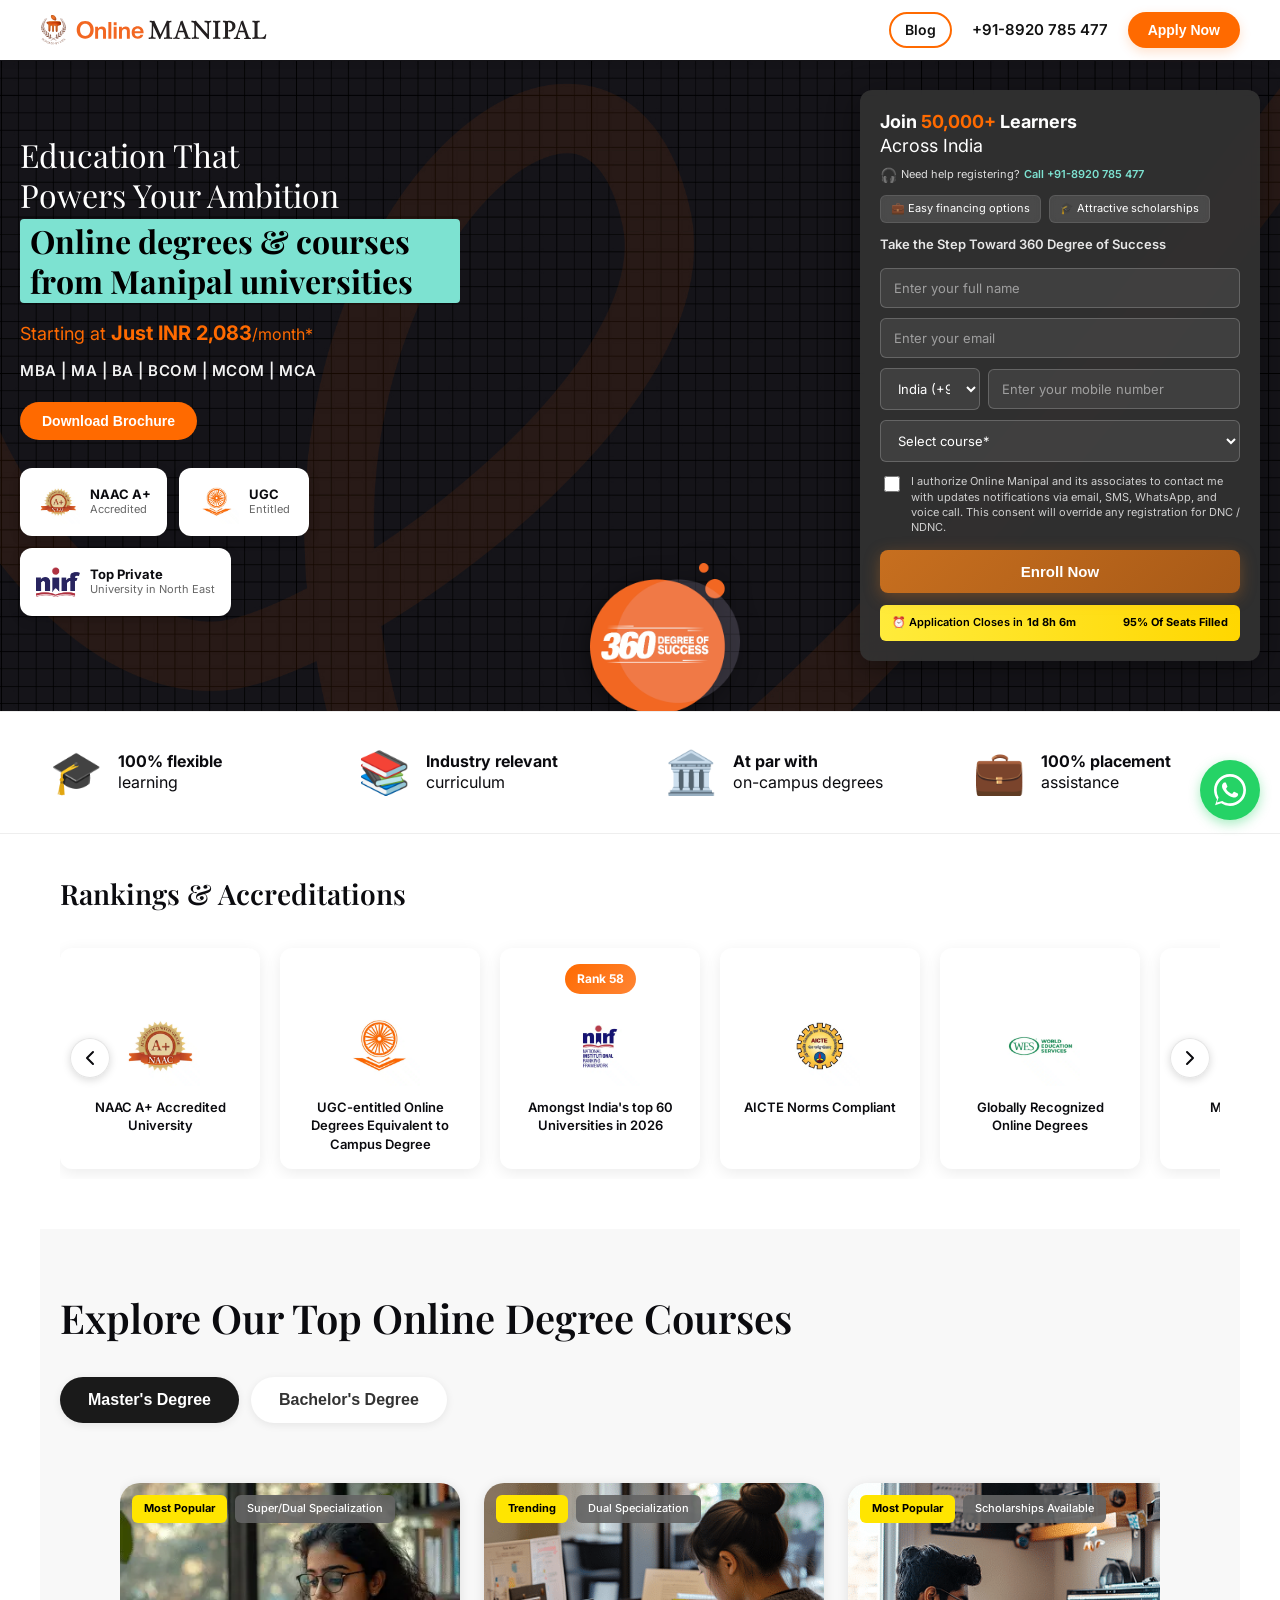
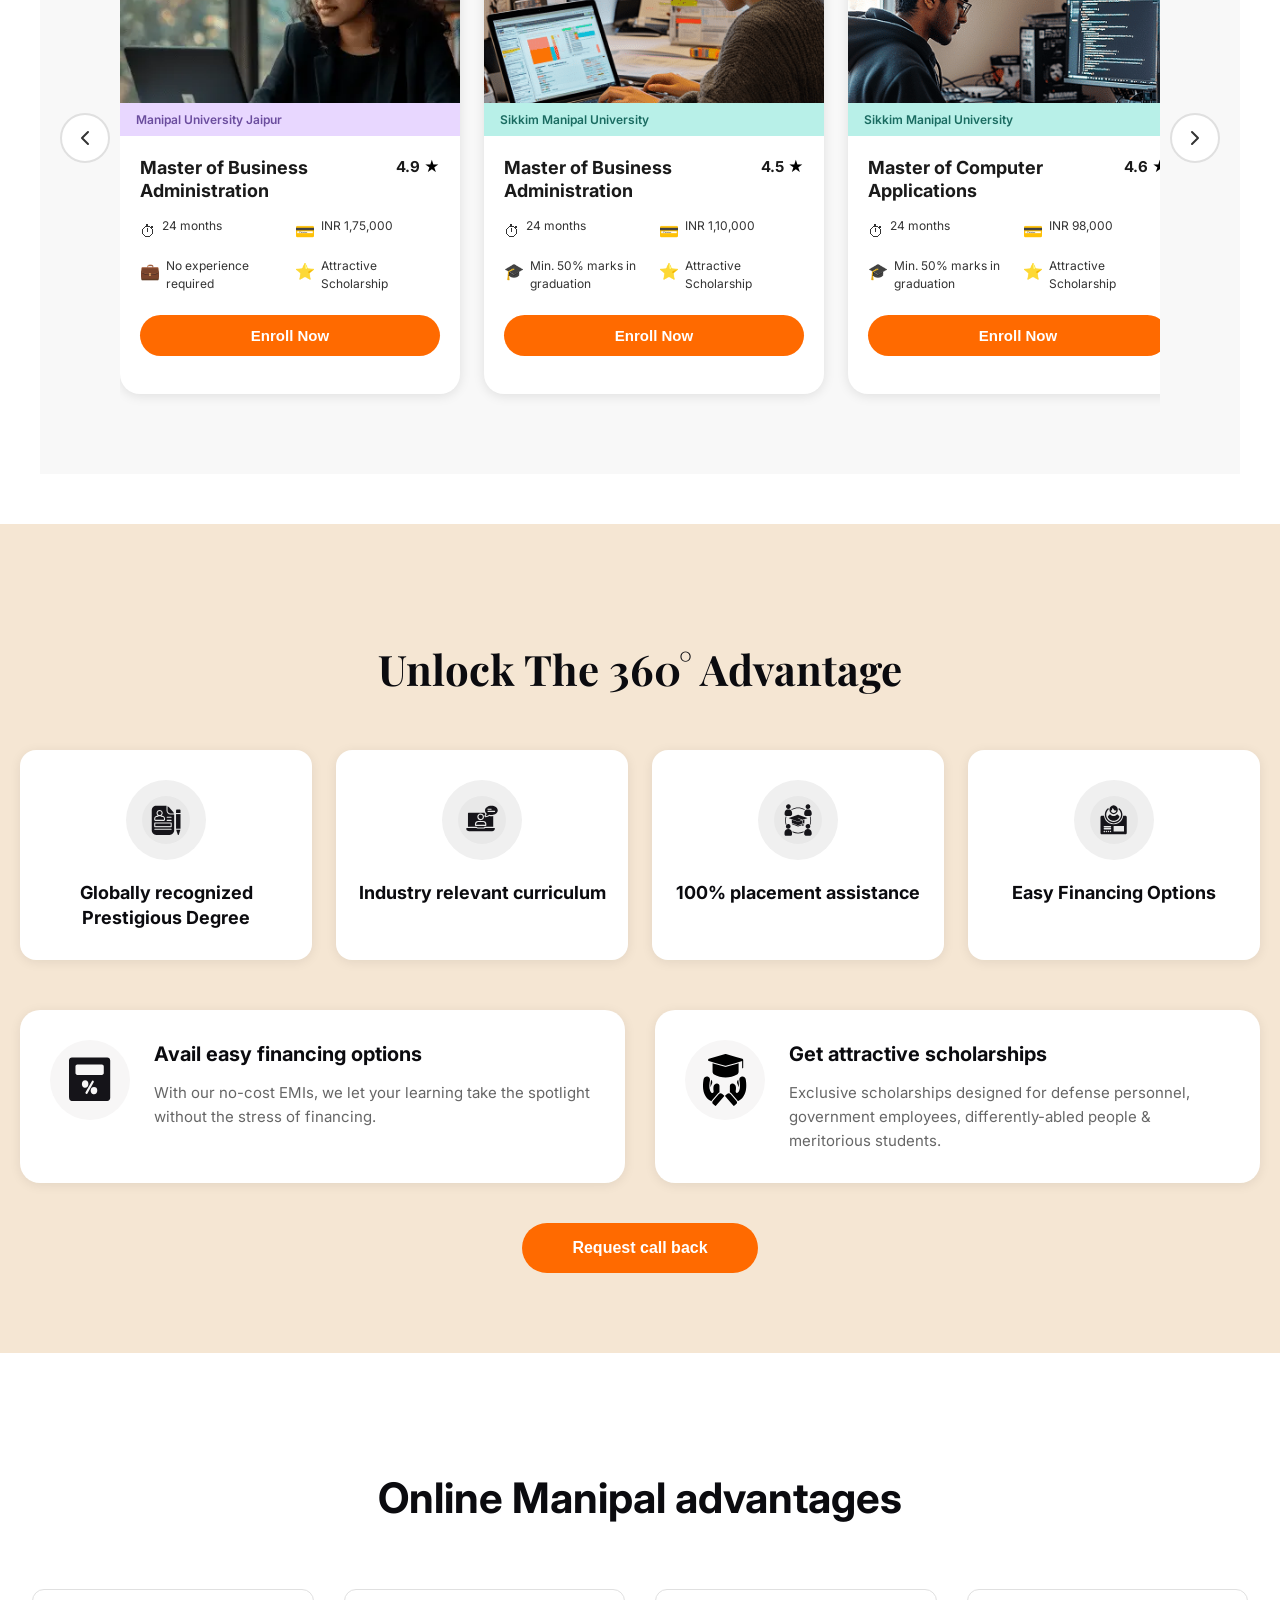
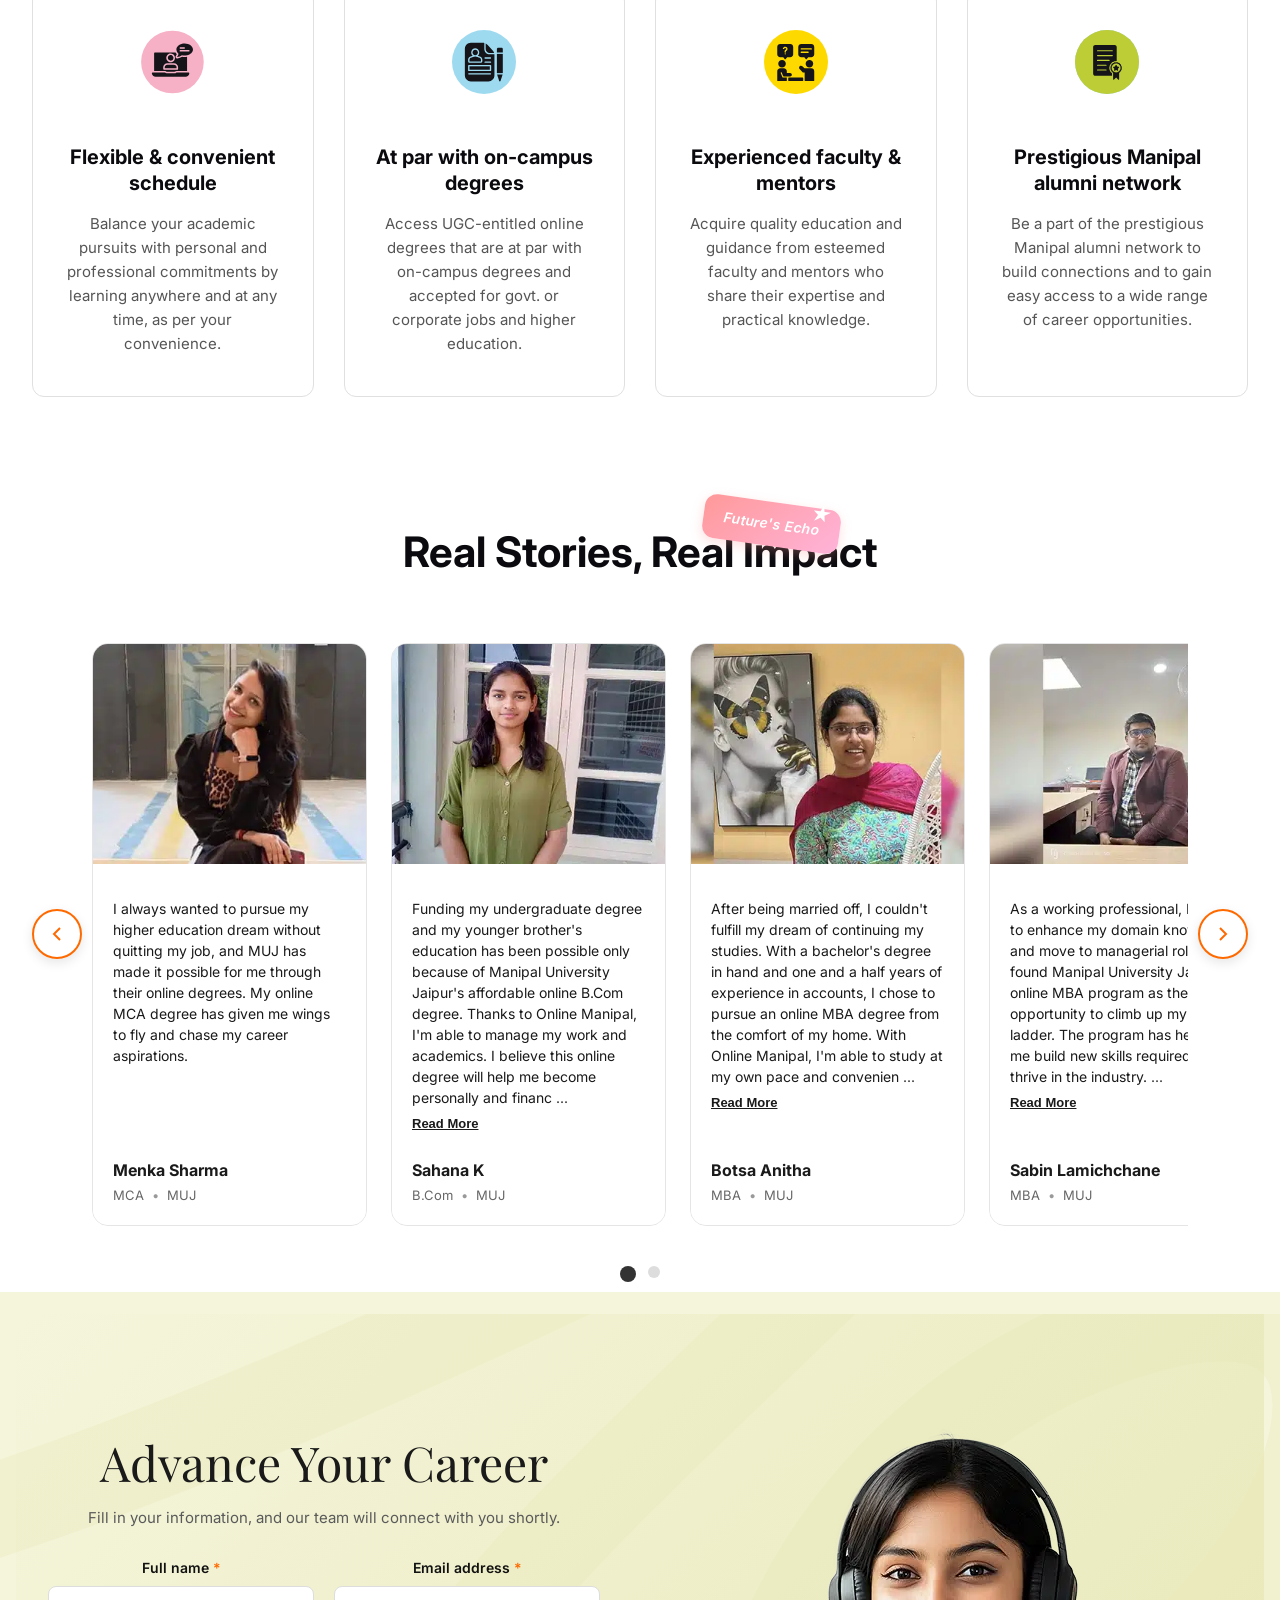
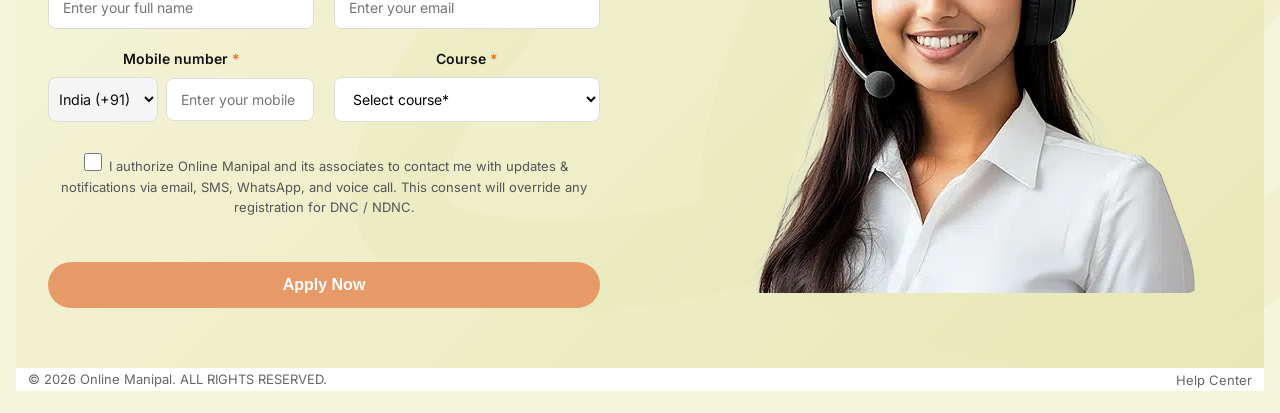
==== commit a32f00c1: "added country code in the form" ====
--- a/index.html
+++ b/index.html
@@ -274,8 +274,8 @@
             <input id="name" type="text" placeholder="Enter your full name" maxlength="100" />
             <input id="email" type="email" placeholder="Enter your email" maxlength="100" />
             <div class="phone-field">
-              <span class="country-code-inline">🇮🇳 +91</span>
-              <input id="phone" type="tel" placeholder="Enter your mobile number" maxlength="10" pattern="[0-9]{10}" />
+              <select class="cc-select" name="country_code" aria-label="Country code"></select>
+              <input id="phone" type="tel" placeholder="Enter your mobile number" maxlength="15" pattern="[0-9]{6,15}" />
             </div>
             
             <select id="course" aria-label="Select course">
@@ -1203,8 +1203,8 @@
                 <div class="form-group">
                   <label for="footer_mobile">Mobile number <span class="required">*</span></label>
                   <div class="phone-input">
-                    <span class="country-code">+91</span>
-                    <input type="tel" id="footer_mobile" placeholder="Enter your mobile number" pattern="[0-9]{10}" maxlength="10" required />
+                    <select class="cc-select" name="country_code" aria-label="Country code"></select>
+                    <input type="tel" id="footer_mobile" placeholder="Enter your mobile number" pattern="[0-9]{6,15}" maxlength="15" required />
                   </div>
                 </div>
                 
@@ -1275,8 +1275,8 @@
         <div class="form-group">
           <label for="brochure_phone">Mobile number <span class="required">*</span></label>
           <div class="phone-input">
-            <span class="country-code">+91</span>
-            <input type="tel" id="brochure_phone" placeholder="Enter your mobile number" maxlength="10" pattern="[0-9]{10}" required />
+            <select class="cc-select" name="country_code" aria-label="Country code"></select>
+            <input type="tel" id="brochure_phone" placeholder="Enter your mobile number" maxlength="15" pattern="[0-9]{6,15}" required />
           </div>
         </div>
         
@@ -1355,8 +1355,8 @@
               <div class="form-group">
                 <label for="apply_mobile">Mobile number <span class="required">*</span></label>
                 <div class="phone-input">
-                  <span class="country-code">+91</span>
-                  <input type="tel" class="form-control" id="apply_mobile" name="mobile_number" placeholder="Enter your mobile number" maxlength="10" pattern="[0-9]{10}" required>
+                  <select class="cc-select" name="country_code" aria-label="Country code"></select>
+                  <input type="tel" class="form-control" id="apply_mobile" name="mobile_number" placeholder="Enter your mobile number" maxlength="15" pattern="[0-9]{6,15}" required>
                 </div>
               </div>
               
--- a/styles.css
+++ b/styles.css
@@ -398,15 +398,27 @@
   align-items: center;
 }
 
-.country-code-inline {
-  padding: 11px 12px;
-  background: rgba(255, 255, 255, 0.08);
+.cc-select {
+  padding: 10px 6px;
   border: 1px solid rgba(255, 255, 255, 0.2);
   border-radius: 6px;
+  background: rgba(255, 255, 255, 0.08);
   color: #fff;
-  font-weight: 600;
   font-size: 13px;
-  white-space: nowrap;
+  font-family: inherit;
+  cursor: pointer;
+  outline: none;
+  width: 100px;
+  flex-shrink: 0;
+}
+
+.cc-select:focus {
+  border-color: rgba(255, 255, 255, 0.5);
+}
+
+.cc-select option {
+  background: #1a1a2e;
+  color: #fff;
 }
 
 .phone-field input {
@@ -2126,17 +2138,30 @@
   align-items: center;
 }
 
-.country-code {
-  padding: 12px 14px;
+.country-code,
+.phone-input .cc-select,
+.footer-form .cc-select {
+  padding: 12px 6px;
   background: #f5f5f5;
   border: 1px solid #ddd;
   border-radius: 8px;
-  font-weight: 600;
+  font-size: 0.9rem;
+  font-family: inherit;
   color: var(--text);
+  cursor: pointer;
+  outline: none;
+  width: 110px;
+  flex-shrink: 0;
+}
+
+.phone-input .cc-select:focus,
+.footer-form .cc-select:focus {
+  border-color: var(--accent);
 }
 
 .phone-input input {
   flex: 1;
+  min-width: 0;
 }
 
 .consent-group {
--- a/styles.css
+++ b/styles.css
@@ -398,15 +398,27 @@
   align-items: center;
 }
 
-.country-code-inline {
-  padding: 11px 12px;
-  background: rgba(255, 255, 255, 0.08);
+.cc-select {
+  padding: 10px 6px;
   border: 1px solid rgba(255, 255, 255, 0.2);
   border-radius: 6px;
+  background: rgba(255, 255, 255, 0.08);
   color: #fff;
-  font-weight: 600;
   font-size: 13px;
-  white-space: nowrap;
+  font-family: inherit;
+  cursor: pointer;
+  outline: none;
+  width: 100px;
+  flex-shrink: 0;
+}
+
+.cc-select:focus {
+  border-color: rgba(255, 255, 255, 0.5);
+}
+
+.cc-select option {
+  background: #1a1a2e;
+  color: #fff;
 }
 
 .phone-field input {
@@ -2126,17 +2138,30 @@
   align-items: center;
 }
 
-.country-code {
-  padding: 12px 14px;
+.country-code,
+.phone-input .cc-select,
+.footer-form .cc-select {
+  padding: 12px 6px;
   background: #f5f5f5;
   border: 1px solid #ddd;
   border-radius: 8px;
-  font-weight: 600;
+  font-size: 0.9rem;
+  font-family: inherit;
   color: var(--text);
+  cursor: pointer;
+  outline: none;
+  width: 110px;
+  flex-shrink: 0;
+}
+
+.phone-input .cc-select:focus,
+.footer-form .cc-select:focus {
+  border-color: var(--accent);
 }
 
 .phone-input input {
   flex: 1;
+  min-width: 0;
 }
 
 .consent-group {
